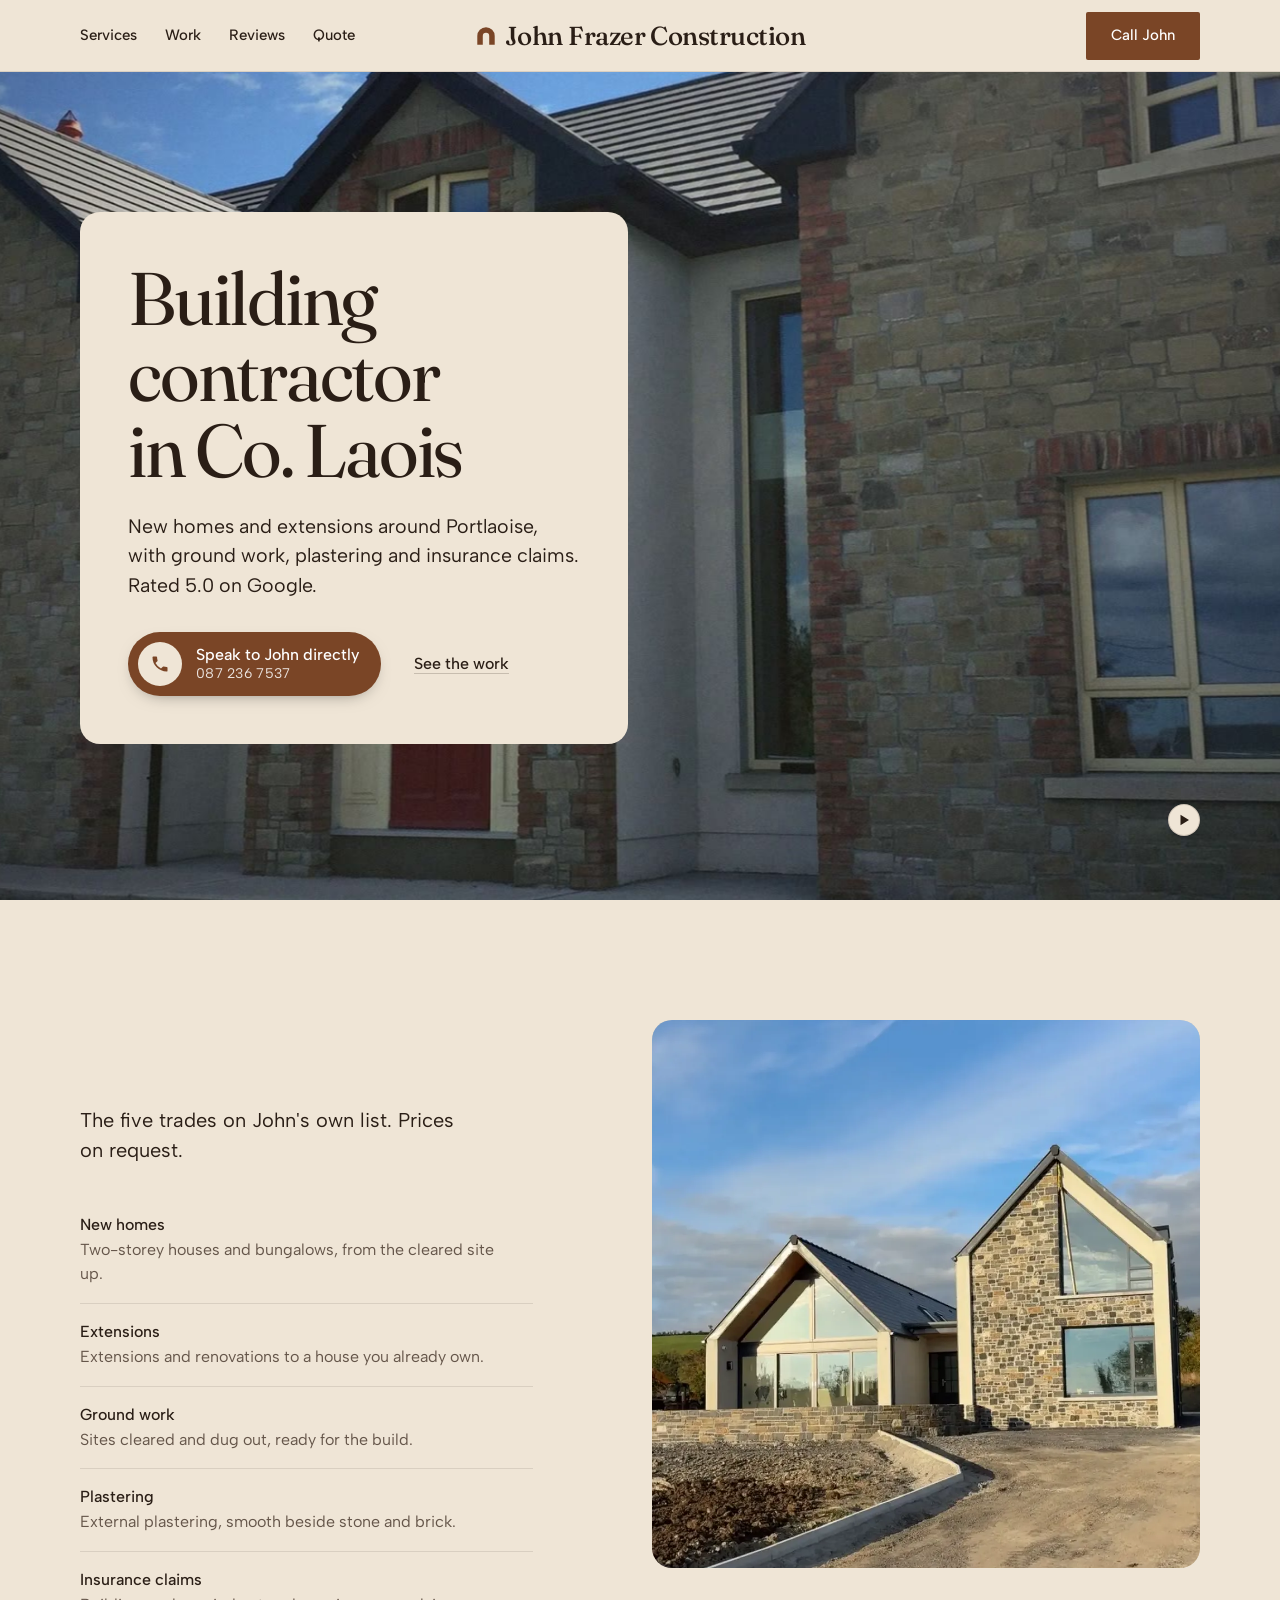
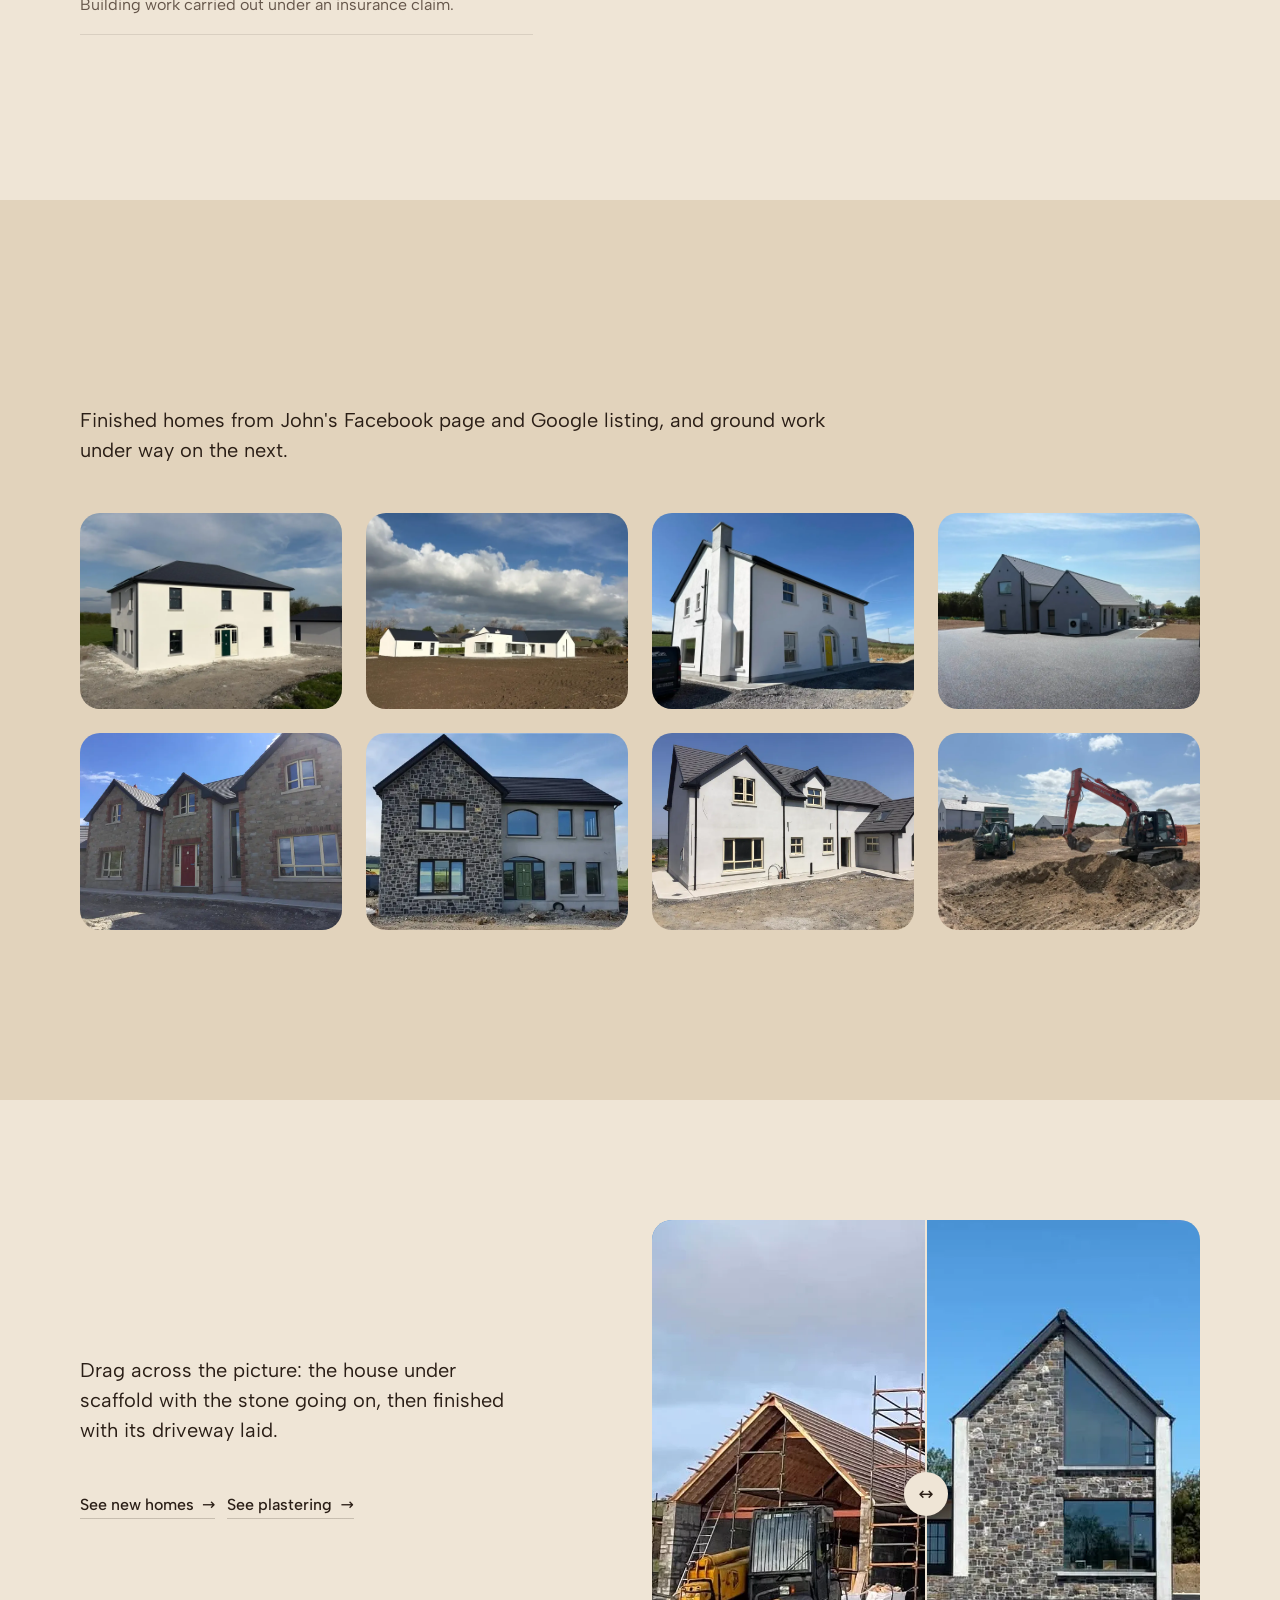
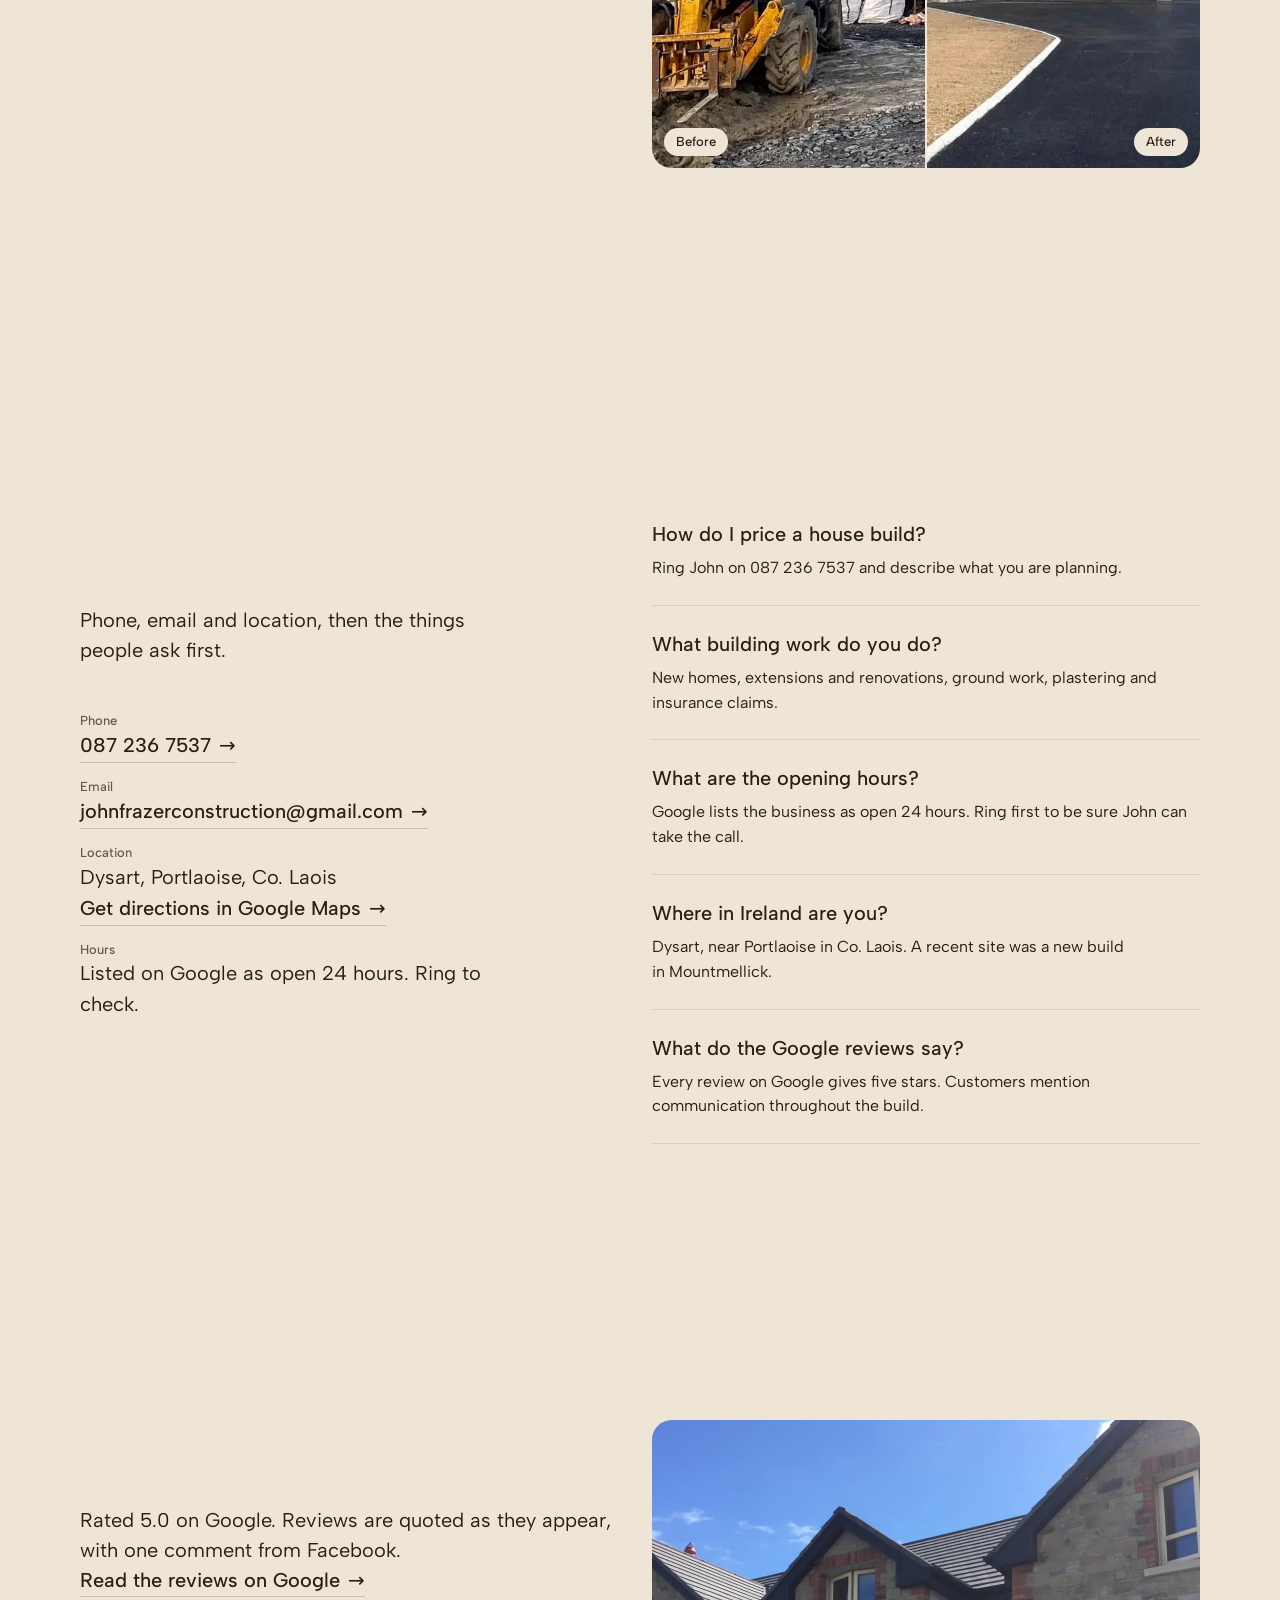
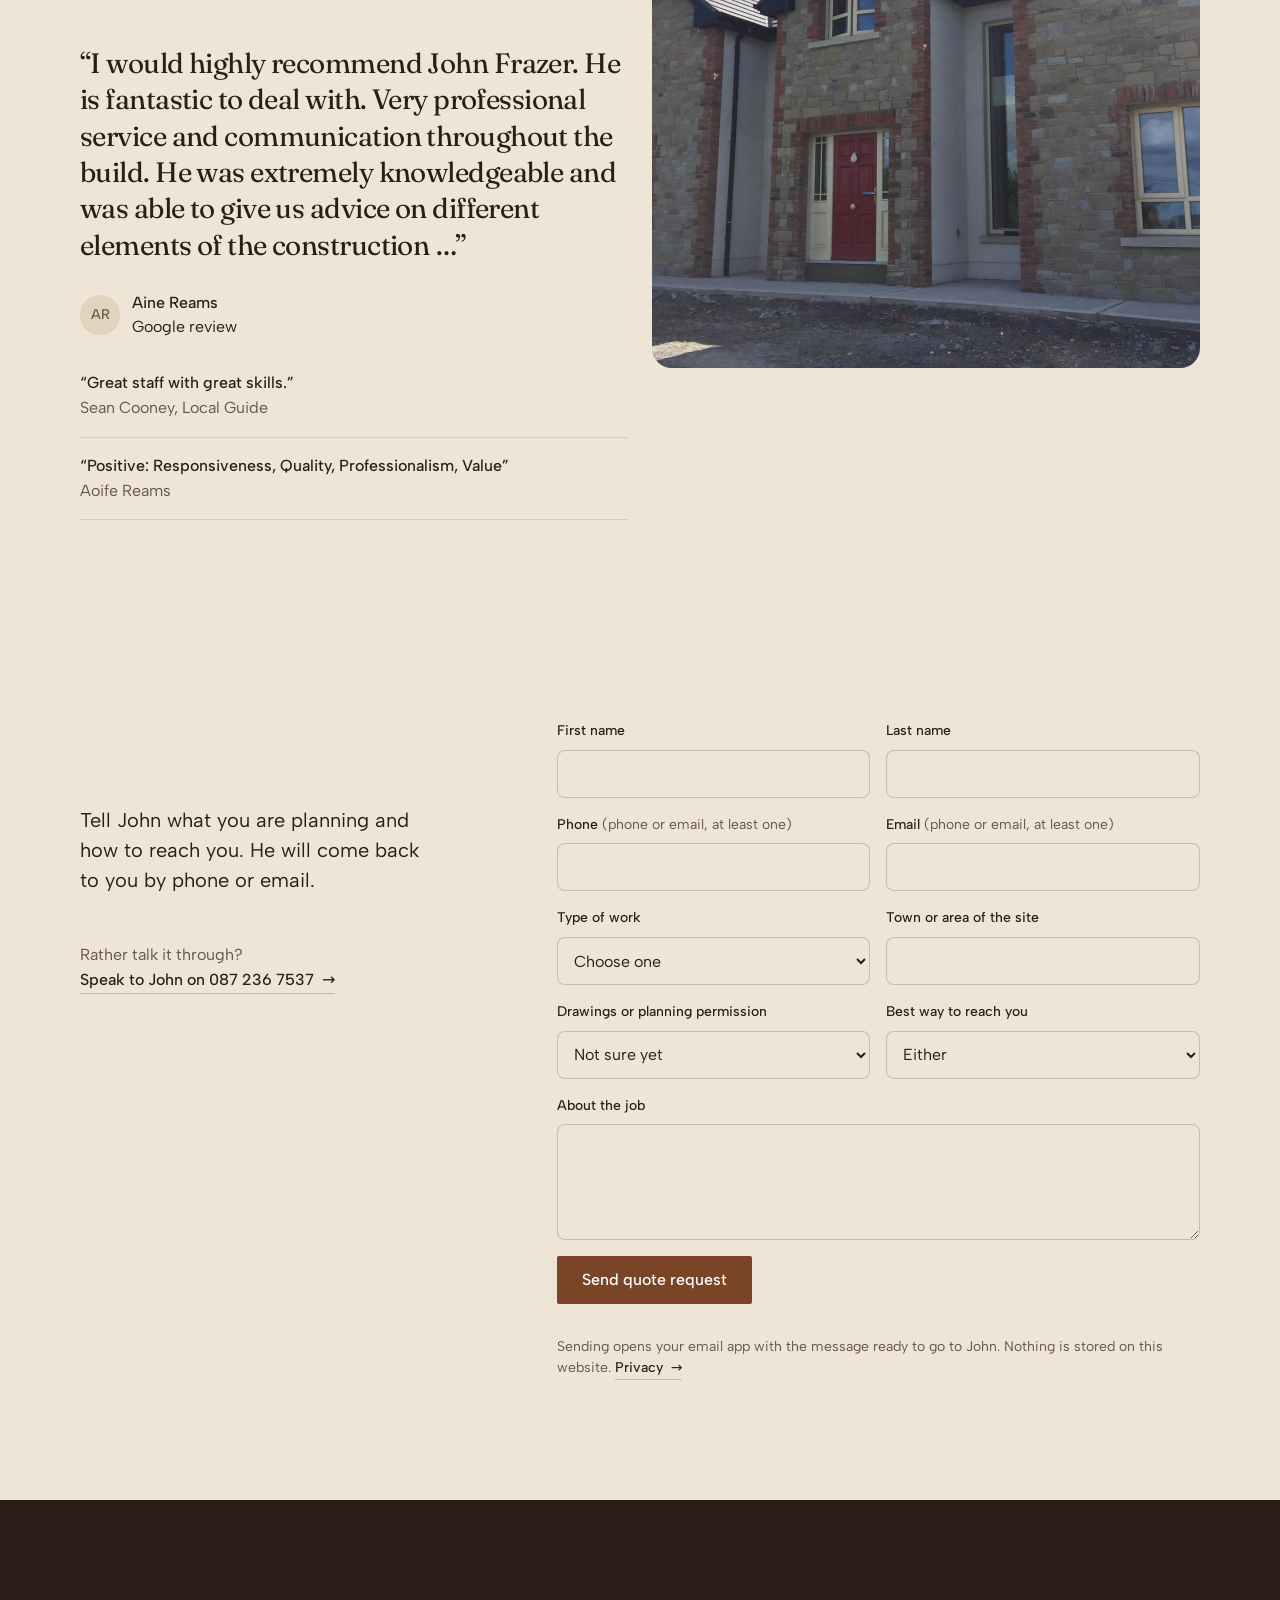
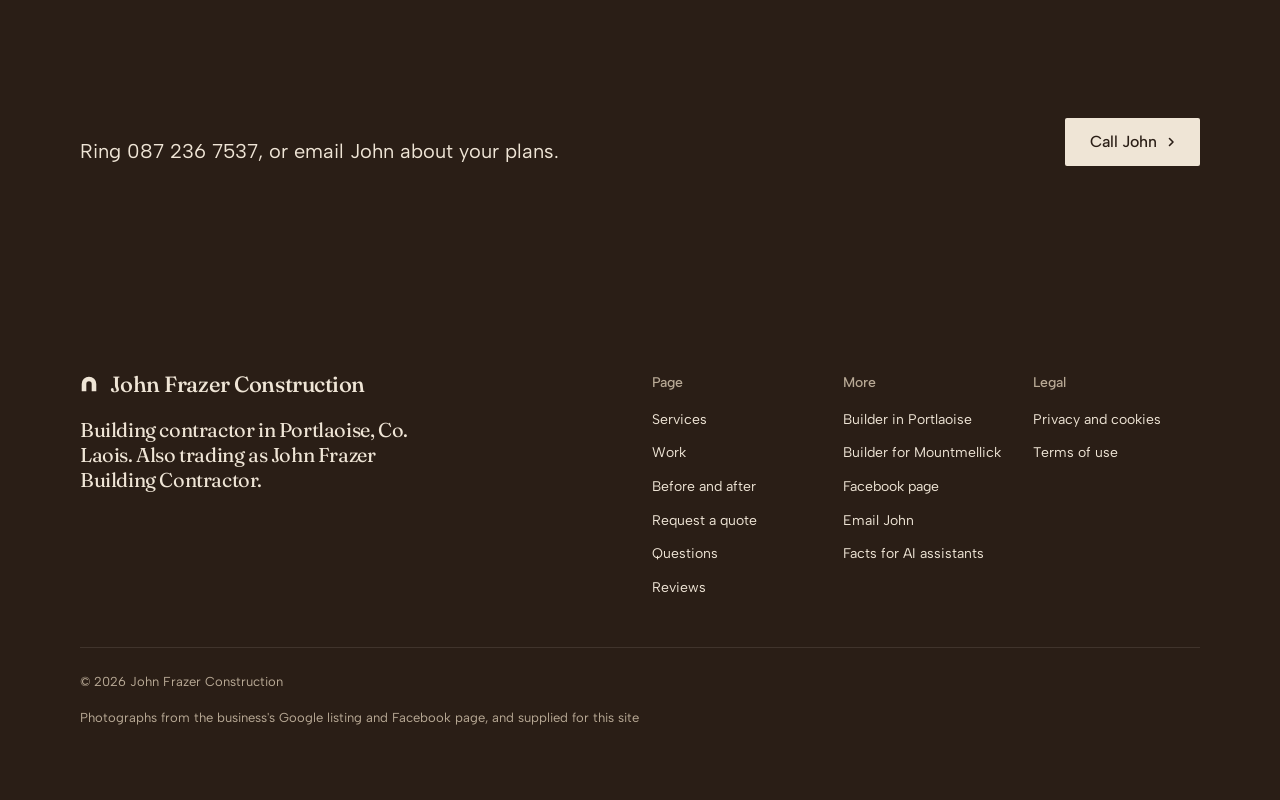
==== index.html @ 178292d4 "Add a quote request form Co-Authored-By: Claude Fable 5.2 <noreply@anthropic.com>" ====
<!doctype html>
<html lang="en-IE" data-type="service" data-radius="soft" data-buttons="block" data-motion>
<head>
<meta charset="utf-8">
<meta name="viewport" content="width=device-width, initial-scale=1, viewport-fit=cover">
<title>John Frazer Construction: building contractor in Portlaoise, Co. Laois</title>
<meta name="description" content="New homes, extensions, ground work, plastering and insurance claims from John Frazer Construction, Portlaoise, Co. Laois. Rated 5.0 on Google.">
<!-- Preview build: hidden from search engines until the business approves it. Remove this line to go fully public. -->
<meta name="robots" content="noindex, nofollow">
<meta property="og:type" content="website">
<meta property="og:title" content="John Frazer Construction: building contractor in Portlaoise, Co. Laois">
<meta property="og:description" content="New homes, extensions, ground work and plastering in Portlaoise, Co. Laois. Rated 5.0 on Google.">
<meta property="og:image" content="https://itzgio05.github.io/john-frazer-construction/share.jpg">
<meta name="twitter:card" content="summary_large_image">
<link rel="icon" href="favicon.svg" type="image/svg+xml">
<meta name="theme-color" content="#efe5d6">
<link rel="canonical" href="https://itzgio05.github.io/john-frazer-construction/">
<meta name="site-kind" content="other">
<meta name="page-type" content="service">
<script>try{if(new URLSearchParams(location.search).get('look')==='green'||sessionStorage.getItem('look')==='green'){document.documentElement.classList.add('look-green');sessionStorage.setItem('look','green')}if(new URLSearchParams(location.search).get('look')==='brown'){document.documentElement.classList.remove('look-green');sessionStorage.removeItem('look')}}catch(e){}</script>
<link rel="preload" as="font" type="font/woff2" href="fonts/albert-sans.woff2" crossorigin>
<link rel="preload" as="font" type="font/woff2" href="fonts/fraunces.woff2" crossorigin>
<link rel="stylesheet" href="assets/system.css">
<link rel="stylesheet" href="assets/ui/cards.css">
<link rel="stylesheet" href="assets/motion/motion.css">
<link rel="stylesheet" href="assets/backgrounds/backgrounds.css">
<link rel="stylesheet" href="assets/layout/layout.css">
<link rel="stylesheet" href="assets/icons/icon.css">
<style>
@font-face { font-family: 'Fraunces'; font-style: normal; font-weight: 400 600; font-display: swap; src: url(fonts/fraunces.woff2) format('woff2'); }
@font-face { font-family: 'Albert Sans'; font-style: normal; font-weight: 400 700; font-display: swap; src: url(fonts/albert-sans.woff2) format('woff2'); }
:root {
  --p-bg: #efe5d6; --p-surface: #e2d3bc; --p-ink: #2a1e16; --p-muted: #65564a;
  --p-accent: #7a4526; --p-accent-ink: #ffffff; --p-action: #7a4526; --p-action-ink: #ffffff;
  --p-inv-bg: #2a1e16; --p-inv-surface: #3a2a20; --p-inv-ink: #efe5d6; --p-inv-muted: #b8a995;
  --p-inv-accent: #efe5d6; --p-inv-accent-ink: #2a1e16; --p-inv-action: #efe5d6; --p-inv-action-ink: #2a1e16;
  --font-display: "Fraunces", Georgia, serif;
  --font-text: "Albert Sans", system-ui, sans-serif;
  --display-weight: 400;
  --display-tracking: -0.02em;
  --display-tracking-xl: -0.03em;
}
</style>
<script>document.documentElement.classList.add('m-enter');setTimeout(()=>document.documentElement.classList.add('m-enter-done'),700)</script>
<script src="assets/backgrounds/backgrounds.js"></script>
<script>document.documentElement.classList.add('mo-js');setTimeout(()=>document.documentElement.classList.add('mo-safe'),2500)</script>
<link rel="modulepreload" href="assets/moments/moments.js">
<link rel="modulepreload" href="assets/moments/lib.js">
<script type="application/ld+json">
{
  "@context": "https://schema.org",
  "@type": "GeneralContractor",
  "name": "John Frazer Construction",
  "url": "https://itzgio05.github.io/john-frazer-construction/",
  "image": "https://itzgio05.github.io/john-frazer-construction/share.jpg",
  "telephone": "+353872367537",
  "email": "johnfrazerconstruction@gmail.com",
  "address": { "@type": "PostalAddress", "addressLocality": "Dysart, Portlaoise", "addressRegion": "Co. Laois", "addressCountry": "IE" },
  "sameAs": ["https://www.facebook.com/JohnFrazerConstruction/"],
  "aggregateRating": { "@type": "AggregateRating", "ratingValue": "5.0", "reviewCount": "6" },
  "hasMap": "https://www.google.com/maps?cid=93692862328684487"
}
</script>
<!-- page CSS: only what sits inside a visual -->
<style>
  /* second colour concept, shown with ?look=green (back with ?look=brown) */
  html.look-green {
    --p-bg: #efe9e0; --p-surface: #e2d9cb; --p-ink: #22261f; --p-muted: #5a5c53;
    --p-accent: #2e5b44; --p-action: #2e5b44;
    --p-inv-bg: #22261f; --p-inv-surface: #2e322a; --p-inv-ink: #efe9e0; --p-inv-muted: #a19e96;
    --p-inv-accent: #efe9e0; --p-inv-accent-ink: #22261f; --p-inv-action: #efe9e0; --p-inv-action-ink: #22261f;
    --font-display: "Albert Sans", system-ui, sans-serif; --display-tracking: -0.025em; --display-tracking-xl: -0.035em;
  }
  /* hero depth: the film sits behind and moves slower than the page, the headline box a little faster */
  main > .hero--photo { overflow: clip; }
  .hero--photo > video.hero__bg { scale: 1.14; will-change: translate; }
  .hero--photo .hero__text { will-change: translate; }
  /* start and finish: a draggable comparison of two photographs */
  .ba { position: relative; aspect-ratio: 1 / 1; max-width: 640px; margin-left: auto; border-radius: var(--r-lg); overflow: hidden; background: var(--p-surface); --pos: 50%; touch-action: pan-y; }
  .ba img { position: absolute; inset: 0; width: 100%; height: 100%; object-fit: cover; }
  .ba .ba__top { clip-path: inset(0 calc(100% - var(--pos)) 0 0); }
  .ba__line { position: absolute; top: 0; bottom: 0; left: var(--pos); width: 2px; background: var(--p-bg); translate: -1px 0; pointer-events: none; }
  .ba__line::after { content: "\2194"; position: absolute; top: 50%; left: 50%; translate: -50% -50%; width: 44px; height: 44px; border-radius: 50%;
    display: grid; place-items: center; background: var(--p-bg); color: var(--p-ink); font: 500 18px/1 var(--font-text); box-shadow: 0 2px 10px rgb(0 0 0 / .3); }
  .ba input { position: absolute; inset: 0; width: 100%; height: 100%; margin: 0; opacity: 0; cursor: ew-resize; }
  .ba:focus-within .ba__line::after { outline: 2px solid var(--p-accent); outline-offset: 3px; }
  .ba__tag { position: absolute; bottom: 12px; padding: 6px 12px; border-radius: 999px; background: var(--p-bg); color: var(--p-ink); font: 500 13px/1.2 var(--font-text); pointer-events: none; }
  .ba__tag--a { left: 12px; } .ba__tag--b { right: 12px; }
  .rows__name a { color: inherit; text-decoration: none; background: linear-gradient(currentColor, currentColor) left bottom / 0 1.5px no-repeat; transition: background-size .3s; }
  .rows__name a:hover { background-size: 100% 1.5px; }
  .rows .rows__name small { display: block; font-weight: 400; color: var(--muted); font-size: var(--t-body); }
  #services .frame { aspect-ratio: 1 / 1; }
  #reviews .frame { aspect-ratio: 1 / 1; }
  #services .frame, #reviews .frame { overflow: hidden; }
  @media (max-width: 639px) { #reviews .frame { aspect-ratio: 1 / 2; } }
  .hero--photo > .wrap > .hero-text { position: relative; }
  .hero--photo .loop-pause { right: 0; bottom: 0; }
  .hero--photo .loop-pause .ic-play, .hero--photo .loop-pause[aria-pressed="true"] .ic-pause { display: none; }
  .hero--photo .loop-pause[aria-pressed="true"] .ic-play { display: block; }
  @media (max-width: 639px) { .nav .nav__logo { font-size: 17px; } }
  #services .frame > .frame__img, #reviews .frame > .frame__img { scale: 1.12; will-change: translate; }
  #reviews .quote { margin: 0 0 var(--s-6); }
  #reviews .rows { margin-bottom: var(--s-5); }
  /* recent work: six photographs from the business's Facebook page */
  #recent .tiles { display: grid; grid-template-columns: repeat(4, minmax(0, 1fr)); gap: var(--s-5); }
  @media (max-width: 1023px) { #recent .tiles { grid-template-columns: repeat(2, minmax(0, 1fr)); } }
  #recent .tiles figure { margin: 0; aspect-ratio: 4 / 3; overflow: hidden; border-radius: var(--r-lg); background: var(--p-surface); }
  #recent .tiles img { display: block; width: 100%; height: 100%; object-fit: cover; transition: scale .7s cubic-bezier(.2,.7,.2,1); }
  #recent .tiles figure:hover img { scale: 1.05; }
  @media (max-width: 639px) { #recent .tiles { grid-template-columns: repeat(2, minmax(0, 1fr)); gap: var(--s-3); } }
  /* rustic details: a warm band and a short hand-rule under each section heading */
  #recent { background: var(--p-surface); }
  main .section h2::after { content: ""; display: block; width: 56px; height: 3px; margin-top: var(--s-4); background: var(--p-accent); border-radius: 2px;
    transform-origin: left; transition: transform .9s cubic-bezier(.2,.7,.2,1) .15s; }
  html.sx-on main .section h2:not(.is-in)::after { transform: scaleX(0); }
  /* text that moves with the scroll: words rise into place, lines and rows follow, in either direction */
  .sx-l { display: inline-block; overflow: hidden; vertical-align: top; padding-bottom: .12em; margin-bottom: -.12em; }
  .sx-w { display: inline-block; transition: transform .8s cubic-bezier(.2,.7,.2,1); transition-delay: calc(var(--i, 0) * 45ms); will-change: transform; }
  html.sx-on h2:not(.is-in) .sx-w { transform: translateY(110%); }
  html.sx-on.sx-up h2:not(.is-in) .sx-w { transform: translateY(-110%); }
  [data-sx] { transition: opacity .7s ease, transform .8s cubic-bezier(.2,.7,.2,1); transition-delay: calc(var(--i, 0) * 70ms); }
  html.sx-on [data-sx]:not(.is-in) { opacity: 0; transform: translateY(30px); }
  html.sx-on.sx-up [data-sx]:not(.is-in) { transform: translateY(-30px); }
  html.sx-on [data-sx="left"]:not(.is-in) { transform: translateX(-36px); }
  html.sx-on [data-sx="right"]:not(.is-in) { transform: translateX(36px); }
  /* the hero's personal call prompt */
  .hero-actions { align-items: center; gap: var(--s-5); }
  .call-john { display: inline-flex; align-items: center; gap: 14px; padding: 10px 22px 10px 10px; border-radius: 999px; background: var(--p-action); color: var(--p-action-ink);
    text-decoration: none; transition: transform .25s cubic-bezier(.2,.7,.2,1), box-shadow .25s; box-shadow: 0 6px 18px -10px rgb(0 0 0 / .55); }
  .call-john:hover { transform: translateY(-2px); box-shadow: 0 12px 24px -12px rgb(0 0 0 / .6); }
  .call-john:active { transform: translateY(0); }
  .call-john__icon { display: grid; place-items: center; width: 44px; height: 44px; border-radius: 50%; background: var(--p-bg); flex: none; }
  .call-john__icon svg { width: 20px; height: 20px; fill: var(--p-action); transform-origin: 50% 50%; }
  .call-john:hover .call-john__icon svg { animation: ring .6s ease-in-out; }
  @keyframes ring { 20% { rotate: -14deg; } 45% { rotate: 12deg; } 70% { rotate: -8deg; } 100% { rotate: 0deg; } }
  .call-john__text { display: grid; line-height: 1.2; text-align: left; }
  .call-john__text b { font: 500 16px/1.25 var(--font-text); }
  .call-john__text small { font: 400 14px/1.3 var(--font-text); opacity: .85; letter-spacing: .02em; }
  @media (max-width: 639px) { .hero-actions { gap: var(--s-3); } .call-john { width: 100%; } }
  #quote .field label .muted { font-weight: 400; }
  #quote .field textarea { min-height: 96px; }
  .facts { display: grid; gap: var(--s-4); margin-top: var(--s-6); }
  .facts dt { font: 500 var(--t-label)/1.3 var(--font-text); color: var(--muted); }
  .facts dd { margin: 0; font-size: var(--t-lead); }
  @media (prefers-reduced-motion: reduce) {
    .sx-w, [data-sx], main .section h2::after { transition: none !important; transform: none !important; opacity: 1 !important; translate: none !important; }
    #services .frame > .frame__img, #reviews .frame > .frame__img, .hero--photo > video.hero__bg { scale: 1; translate: none !important; }
    .hero--photo .hero__text { translate: none !important; }
    .call-john, .call-john:hover .call-john__icon svg { transition: none; animation: none; }
  }
</style>
</head>
<body>
<!-- plan
     1 kind: service (page type service, site-kind other)
     2 deal: hero photo (the houses, as a muted film layer); palette clay-pine (a limestone ground and the green of the
       fields and front door in the photographs); type albert; nav-split, no panel (no spare photographs); footer-dark;
       close-photo re-dealt to the head row of close-word, no photograph left; rhythm space; buttons block; mark arc;
       moment pinned-chapters in #work.
     voice: plain-trade. Short statements of what is built and what customers said; no virtue words.
     sections: hero 1 | services 1 (list, stonework close-up) | work 2 (pinned-chapters, three houses) |
       reviews 1 (Google reviews verbatim, one house) | questions 1 (facts and FAQ) | closing 1
     brief overrides (build-website): real phone number, autoplaying hero film, scroll parallax on three picture layers. -->

<header class="nav nav--split">
  <div class="wrap nav__bar">
    <a class="skip-link" href="#top">Skip to content</a>
    <a class="nav__logo" href="#top"><span class="mark" data-mark="arc" aria-hidden="true"></span>John Frazer Construction</a>
    <nav class="nav__links" aria-label="Main">
      <div class="nav__item"><a class="nav__link" href="#services">Services</a></div>
      <div class="nav__item"><a class="nav__link" href="#recent">Work</a></div>
      <div class="nav__item"><a class="nav__link" href="#reviews">Reviews</a></div>
      <div class="nav__item"><a class="nav__link" href="#quote">Quote</a></div>
    </nav>
    <div class="nav__actions">
      <a class="btn btn--primary" href="tel:+353872367537">Call John</a>
    </div>
    <button class="nav__toggle" type="button" aria-expanded="false" aria-label="Menu">
      <svg width="18" height="18" viewBox="0 0 18 18" aria-hidden="true"><path d="M2 5h14M2 13h14" stroke="currentColor" stroke-width="1.6" stroke-linecap="round"/></svg>
    </button>
  </div>
</header>

<main id="top">
  <section class="hero hero--photo" data-enter data-calm="left" aria-labelledby="hero-h">
    <video class="hero__bg" id="heroVideo" poster="media/hero-poster.jpg" muted loop playsinline autoplay preload="metadata" aria-hidden="true" tabindex="-1" style="--ly-pos: 60% 50%; --ly-pos-phone: 50% 50%">
      <source src="media/hero-720.mp4" type="video/mp4" media="(max-width: 760px)">
      <source src="media/hero-1080.mp4" type="video/mp4">
    </video>
    <div class="wrap"><div class="hero-text">
      <div class="hero__text">
        <h1 id="hero-h">Building contractor in Co. Laois</h1>
        <p class="hero__lead">New homes and extensions around Portlaoise, with ground work, plastering and insurance claims. Rated 5.0 on Google.</p>
        <div class="btn-row hero-actions">
          <a class="call-john" href="tel:+353872367537" aria-label="Call John on 087 236 7537">
            <span class="call-john__icon" aria-hidden="true"><svg viewBox="0 0 24 24"><path d="M6.6 10.8a15.100 15.100 0 0 0 6.600 6.600l2.200-2.200a1 1 0 0 1 1-.250c1.100.370 2.300.570 3.600.570a1 1 0 0 1 1 1V20a1 1 0 0 1-1 1A17 17 0 0 1 3 4a1 1 0 0 1 1-1h3.500a1 1 0 0 1 1 1c0 1.300.200 2.500.570 3.600a1 1 0 0 1-.250 1z"/></svg></span>
            <span class="call-john__text"><b>Speak to John directly</b><small>087 236 7537</small></span>
          </a>
          <a class="btn btn--secondary" href="#recent">See the work</a>
        </div>
      </div>
      <button class="loop-pause" type="button" id="heroPause" aria-label="Pause the film" aria-pressed="false"><svg class="ic-pause" viewBox="0 0 14 14" aria-hidden="true"><path d="M3 2h3v10H3zM8 2h3v10H8z"/></svg><svg class="ic-play" viewBox="0 0 14 14" aria-hidden="true"><path d="M3.5 1.800v10.400L12 7z"/></svg></button>
    </div></div>
  </section>

  <section class="section" id="services" aria-labelledby="services-h">
    <div class="wrap grid grid--top">
      <div class="span-5">
        <div class="section-head">
          <h2 id="services-h">Building services</h2>
          <p>The five trades on John's own list. Prices on request.</p>
        </div>
        <ul class="rows">
          <li><span class="rows__name"><a href="new-homes.html">New homes</a><small>Two-storey houses and bungalows, from the cleared site up.</small></span></li>
          <li><span class="rows__name"><a href="extensions.html">Extensions</a><small>Extensions and renovations to a house you already own.</small></span></li>
          <li><span class="rows__name"><a href="ground-work.html">Ground work</a><small>Sites cleared and dug out, ready for the build.</small></span></li>
          <li><span class="rows__name"><a href="plastering.html">Plastering</a><small>External plastering, smooth beside stone and brick.</small></span></li>
          <li><span class="rows__name"><a href="insurance-claims.html">Insurance claims</a><small>Building work carried out under an insurance claim.</small></span></li>
        </ul>
      </div>
      <figure class="frame frame--photo span-6 start-7"><img class="frame__img" data-depth="0.06" src="media/hq-modern-gable.webp" alt="A finished house with a stone gable and a glazed gable, seen from its driveway" width="1100" height="1100" loading="lazy" data-source="client" data-subject="modern stone gable house"></figure>
    </div>
  </section>

  <section class="section" id="recent" aria-labelledby="recent-h">
    <div class="wrap">
      <div class="section-head">
        <h2 id="recent-h">Recent houses and sites</h2>
        <p>Finished homes from John's Facebook page and Google listing, and ground work under way on the next.</p>
      </div>
      <div class="tiles">
        <figure><img src="media/hq-two-storey.webp" alt="A finished two-storey white house with a dark hipped roof and a green front door" width="1200" height="900" loading="lazy" data-source="client" data-subject="two-storey house"></figure>
        <figure><img src="media/hq-bungalow.webp" alt="A white single-storey house with a corner window under a big cloudy sky" width="1200" height="900" loading="lazy" data-source="client" data-subject="white bungalow"></figure>
        <figure><img src="media/hq-yellow-door.webp" alt="A two-storey white house with a chimney and a yellow front door" width="1200" height="900" loading="lazy" data-source="client" data-subject="house with yellow door"></figure>
        <figure><img src="media/hq-grey-houses.webp" alt="Two grey rendered houses beside a newly laid tarmac yard" width="1200" height="900" loading="lazy" data-source="client" data-subject="grey rendered houses"></figure>
        <figure><img src="media/house-stone-brick-900.webp" alt="A two-storey house with stone gables, red brick surrounds and a red front door" width="900" height="675" loading="lazy" data-source="client" data-subject="stone and brick house"></figure>
        <figure><img src="media/house-limestone-gable-900.webp" alt="A house with a dark limestone gable, arched windows and a green front door" width="900" height="612" loading="lazy" data-source="client" data-subject="limestone gable house"></figure>
        <figure><img src="media/house-rendered-900.webp" alt="A rendered two-storey house with cream windows and a dark tiled roof" width="900" height="675" loading="lazy" data-source="client" data-subject="rendered house"></figure>
        <figure><img src="media/hq-groundwork.webp" alt="An excavator digging out a site for a new build" width="1200" height="900" loading="lazy" data-source="client" data-subject="ground work"></figure>
      </div>
    </div>
  </section>

  <section class="section" id="start-finish" aria-labelledby="sf-h">
    <div class="wrap grid grid--top">
      <div class="span-5">
        <div class="section-head">
          <h2 id="sf-h">One house, before and after</h2>
          <p>Drag across the picture: the house under scaffold with the stone going on, then finished with its driveway laid.</p>
        </div>
        <p><a class="link" href="new-homes.html">See new homes</a> &nbsp; <a class="link" href="plastering.html">See plastering</a></p>
      </div>
      <div class="span-6 start-7">
        <div class="ba" id="ba">
          <img src="media/modern-after.webp" alt="The finished house: a stone gable and a glazed gable above a new tarmac driveway" width="900" height="900" loading="lazy" data-source="client" data-subject="finished house">
          <img class="ba__top" src="media/modern-before.webp" alt="The same house under scaffolding with the stonework going on" width="900" height="900" loading="lazy" data-source="client" data-subject="house under scaffold">
          <span class="ba__line" aria-hidden="true"></span>
          <span class="ba__tag ba__tag--a" aria-hidden="true">Before</span><span class="ba__tag ba__tag--b" aria-hidden="true">After</span>
          <input type="range" min="0" max="100" value="50" aria-label="Slide between the house under scaffold and the finished house">
        </div>
      </div>
    </div>
  </section>

  <section class="section" id="questions" aria-labelledby="questions-h">
    <div class="wrap grid grid--top">
      <div class="span-5">
        <div class="section-head">
          <h2 id="questions-h">Questions</h2>
          <p class="muted">Phone, email and location, then the things people ask first.</p>
        </div>
        <dl class="facts">
          <div><dt>Phone</dt><dd><a class="link" href="tel:+353872367537">087 236 7537</a></dd></div>
          <div><dt>Email</dt><dd><a class="link" href="mailto:johnfrazerconstruction@gmail.com">johnfrazerconstruction@gmail.com</a></dd></div>
          <div><dt>Location</dt><dd>Dysart, Portlaoise, Co. Laois<br><a class="link" href="https://www.google.com/maps/dir/?api=1&destination=John+Frazer+Construction" target="_blank" rel="noopener">Get directions in Google Maps</a></dd></div>
          <div><dt>Hours</dt><dd>Listed on Google as open 24 hours. Ring to check.</dd></div>
        </dl>
      </div>
      <div class="faq span-6 start-7">
        <div class="faq__item"><h3>How do I price a house build?</h3><p>Ring John on 087 236 7537 and describe what you are planning.</p></div>
        <div class="faq__item"><h3>What building work do you do?</h3><p>New homes, extensions and renovations, ground work, plastering and insurance claims.</p></div>
        <div class="faq__item"><h3>What are the opening hours?</h3><p>Google lists the business as open 24 hours. Ring first to be sure John can take the call.</p></div>
        <div class="faq__item"><h3>Where in Ireland are you?</h3><p>Dysart, near Portlaoise in Co. Laois. A recent site was a new build in Mountmellick.</p></div>
        <div class="faq__item"><h3>What do the Google reviews say?</h3><p>Every review on Google gives five stars. Customers mention communication throughout the build.</p></div>
      </div>
    </div>
  </section>

  <section class="section" id="reviews" style="--hm: 2" aria-labelledby="reviews-h">
    <div class="wrap grid grid--top">
      <div class="span-6">
        <div class="section-head">
          <h2 id="reviews-h">Reviews on Google</h2>
          <p>Rated 5.0 on Google. Reviews are quoted as they appear, with one comment from Facebook. <a class="link" href="https://www.google.com/search?q=John+Frazer+Construction+reviews" target="_blank" rel="noopener">Read the reviews on Google</a></p>
        </div>
        <figure class="quote">
          <blockquote>“I would highly recommend John Frazer. He is fantastic to deal with. Very professional service and communication throughout the build. He was extremely knowledgeable and was able to give us advice on different elements of the construction …”</blockquote>
          <div class="person"><span class="avatar" aria-hidden="true">AR</span><span><span class="person__name">Aine Reams</span><span class="person__role">Google review</span></span></div>
        </figure>
        <ul class="rows">
          <li><span class="rows__name">“Great staff with great skills.”<small>Sean Cooney, Local Guide</small></span></li>
          <li><span class="rows__name">“Positive: Responsiveness, Quality, Professionalism, Value”<small>Aoife Reams</small></span></li>
          <li><span class="rows__name">“Great work as always John”<small>Shane N., comment on the Facebook page</small></span></li>
        </ul>
      </div>
      <figure class="frame frame--photo span-6 start-7"><img class="frame__img" data-depth="-0.05" src="media/house-stone-brick.webp" alt="A two-storey house with stone gables, red brick surrounds and a red front door" width="1600" height="1200" loading="lazy" data-source="client" data-subject="stone and brick house"></figure>
    </div>
  </section>

  <section class="section" id="quote" aria-labelledby="quote-h">
    <div class="wrap grid grid--top">
      <div class="span-4">
        <div class="section-head">
          <h2 id="quote-h">Request a quote</h2>
          <p>Tell John what you are planning and how to reach you. He will come back to you by phone or email.</p>
        </div>
        <p class="muted">Rather talk it through? <a class="link" href="tel:+353872367537">Speak to John on 087 236 7537</a></p>
      </div>
      <form class="form span-7 start-6" id="quote-form" action="mailto:johnfrazerconstruction@gmail.com?subject=Quote%20request%20from%20the%20website" method="post" enctype="text/plain" data-endpoint="" data-sent="Your quote request is in. John will be in touch." novalidate>
        <div class="field"><label for="q-first">First name</label>
          <input id="q-first" name="First name" type="text" autocomplete="given-name" required aria-describedby="q-first-err">
          <p class="field__error" id="q-first-err" hidden>Write your first name.</p></div>
        <div class="field"><label for="q-last">Last name</label>
          <input id="q-last" name="Last name" type="text" autocomplete="family-name" required aria-describedby="q-last-err">
          <p class="field__error" id="q-last-err" hidden>Write your last name.</p></div>
        <div class="field"><label for="q-phone">Phone <span class="muted">(phone or email, at least one)</span></label>
          <input id="q-phone" name="Phone" type="tel" autocomplete="tel" inputmode="tel" pattern="[0-9+\(\)\s\-]{7,}" aria-describedby="q-phone-err">
          <p class="field__error" id="q-phone-err" hidden>Write a phone number or an email address, so John can reply.</p></div>
        <div class="field"><label for="q-email">Email <span class="muted">(phone or email, at least one)</span></label>
          <input id="q-email" name="Email" type="email" autocomplete="email" inputmode="email" aria-describedby="q-email-err">
          <p class="field__error" id="q-email-err" hidden>Write an email address with an @, or give a phone number instead.</p></div>
        <div class="field"><label for="q-work">Type of work</label>
          <select id="q-work" name="Type of work" required aria-describedby="q-work-err">
            <option value="">Choose one</option><option>New home</option><option>Extension</option><option>Renovation</option><option>Ground work</option><option>Plastering</option><option>Insurance claim</option><option>Something else</option>
          </select>
          <p class="field__error" id="q-work-err" hidden>Choose the type of work.</p></div>
        <div class="field"><label for="q-town">Town or area of the site</label>
          <input id="q-town" name="Town or area" type="text" autocomplete="address-level2" aria-describedby="q-town-err">
          <p class="field__error" id="q-town-err" hidden>Write the town or area.</p></div>
        <div class="field"><label for="q-plans">Drawings or planning permission</label>
          <select id="q-plans" name="Drawings or planning">
            <option value="">Not sure yet</option><option>Have drawings and permission</option><option>Have drawings, no permission yet</option><option>Nothing yet</option><option>Not needed</option>
          </select></div>
        <div class="field"><label for="q-contact">Best way to reach you</label>
          <select id="q-contact" name="Best way to reach me">
            <option>Either</option><option>Phone call</option><option>Email</option>
          </select></div>
        <div class="field field--full"><label for="q-details">About the job</label>
          <textarea id="q-details" name="About the job" rows="4" required aria-describedby="q-details-err"></textarea>
          <p class="field__error" id="q-details-err" hidden>Write a few words about the job.</p></div>
        <div class="btn-row"><button class="btn btn--primary" type="submit">Send quote request</button></div>
        <p class="form__status" role="status" data-form-status></p>
        <p class="t-small muted">Sending opens your email app with the message ready to go to John. Nothing is stored on this website. <a class="link" href="privacy.html">Privacy</a></p>
      </form>
    </div>
  </section>
</main>

<footer class="footer closing footer--dark ground-inverse" id="contact" aria-labelledby="close-h">
  <div class="wrap">
    <div class="closing__cta close--word">
      <div class="section-head--split">
        <div><h2 id="close-h">Talk to John about your house</h2><p class="t-lead">Ring 087 236 7537, or email John about your plans.</p></div>
        <a class="btn btn--primary" href="tel:+353872367537">Call John<svg class="m-arrow" viewBox="0 0 12 12" aria-hidden="true"><path class="m-arrow__stem" d="M1 6h8"/><path class="m-arrow__head" d="M4.5 2.5 8 6l-3.5 3.5"/></svg></a>
      </div>
    </div>
    <div class="closing__links">
      <div class="grid">
        <div class="span-4 stack-4">
          <a class="nav__logo" href="#top"><span class="mark" data-mark="arc" aria-hidden="true"></span>John Frazer Construction</a>
          <p class="footer__lede">Building contractor in Portlaoise, Co. Laois. Also trading as John Frazer Building Contractor.</p>
        </div>
        <div class="span-2 start-7 footer__col"><h3>Page</h3><ul><li><a href="#services">Services</a></li><li><a href="#recent">Work</a></li><li><a href="#start-finish">Before and after</a></li><li><a href="#quote">Request a quote</a></li><li><a href="#questions">Questions</a></li><li><a href="#reviews">Reviews</a></li></ul></div>
        <div class="span-2 footer__col"><h3>More</h3><ul><li><a href="portlaoise.html">Builder in Portlaoise</a></li><li><a href="mountmellick.html">Builder for Mountmellick</a></li><li><a href="https://www.facebook.com/JohnFrazerConstruction/" target="_blank" rel="noopener">Facebook page</a></li><li><a href="mailto:johnfrazerconstruction@gmail.com">Email John</a></li><li><a href="llms.txt">Facts for AI assistants</a></li></ul></div>
        <div class="span-2 footer__col"><h3>Legal</h3><ul><li><a href="privacy.html">Privacy and cookies</a></li><li><a href="privacy.html#terms">Terms of use</a></li></ul></div>
      </div>
      <div class="footer__legal">
        <span>&copy; 2026 John Frazer Construction</span>
        <div class="socials"></div>
        <span class="credits">Photographs from the business's Google listing and Facebook page, and supplied for this site</span>
      </div>
    </div>
  </div>
</footer>

<nav class="actionbar" aria-label="Quick actions">
  <a class="btn btn--primary" href="tel:+353872367537">Call John</a>
</nav>

<script type="module" src="assets/system.js"></script>
<script type="module" src="assets/motion/motion.js"></script>
<script type="module" src="assets/layout/layout.js"></script>
<script>
/* Brief-specific extras outside the kit: the hero film's pause control and transform-based scroll parallax on three picture layers. */
(function () {
  var reduce = matchMedia('(prefers-reduced-motion: reduce)');
  var v = document.getElementById('heroVideo'), b = document.getElementById('heroPause');
  function sync() {
    var paused = v.paused;
    b.setAttribute('aria-pressed', String(paused));
    b.setAttribute('aria-label', paused ? 'Play the film' : 'Pause the film');
  }
  if (reduce.matches || (navigator.connection && navigator.connection.saveData)) { v.removeAttribute('autoplay'); v.pause(); }
  b.addEventListener('click', function () { if (v.paused) v.play().catch(function () {}); else v.pause(); });
  v.addEventListener('play', sync); v.addEventListener('pause', sync); sync();
  var hero = v.parentElement, layers = [{ el: v, root: hero, d: 0.16 }];
  var box = hero.querySelector('.hero__text'); if (box) layers.push({ el: box, root: hero, d: -0.07 });
  var qp = document.getElementById('q-phone'), qe = document.getElementById('q-email');
  function eitherOne() { var none = !qp.value.trim() && !qe.value.trim(); qp.required = none; qe.required = none; if (!none) [qp, qe].forEach(function (el) { if (el.checkValidity()) { el.removeAttribute('aria-invalid'); var er = document.getElementById(el.id + '-err'); if (er) er.hidden = true; } }); }
  if (qp && qe) { qp.addEventListener('input', eitherOne); qe.addEventListener('input', eitherOne); eitherOne(); }
  var ba = document.getElementById('ba');
  if (ba) { var rng = ba.querySelector('input'); rng.addEventListener('input', function () { ba.style.setProperty('--pos', rng.value + '%'); }); }
  [].forEach.call(document.querySelectorAll('img[data-depth]'), function (el) { layers.push({ el: el, root: el.parentElement, d: parseFloat(el.dataset.depth) }); });
  var ticking = false;
  function update() {
    ticking = false; if (reduce.matches) return;
    var vh = innerHeight, k = innerWidth < 760 ? 0.6 : 1;
    layers.forEach(function (l) {
      var r = l.root.getBoundingClientRect(); if (r.bottom < -100 || r.top > vh + 100) return;
      var off = l.root === hero ? -r.top : (vh / 2 - (r.top + r.height / 2));
      l.el.style.translate = '0 ' + (off * l.d * k).toFixed(1) + 'px';
    });
  }
  addEventListener('scroll', function () { if (!ticking) { ticking = true; requestAnimationFrame(update); } }, { passive: true });
  update();

  /* Text that moves with the scroll. Headings split into words that rise into place; paragraphs, rows and tiles
     follow in a stagger; everything replays when it comes back into view, from below going down and from above
     going up. Headings also drift sideways a little as they cross the screen. */
  if (reduce.matches || !('IntersectionObserver' in window)) return;
  var root = document.documentElement;
  var heads = [].slice.call(document.querySelectorAll('main .section h2, footer.closing h2'));
  heads.forEach(function (h) {
    var words = h.textContent.trim().split(/\s+/);
    h.setAttribute('aria-label', words.join(' '));
    h.innerHTML = words.map(function (w, i) {
      return '<span class="sx-l" aria-hidden="true"><span class="sx-w" style="--i:' + i + '">' + w + '</span></span>';
    }).join(' ');
  });
  var groups = [
    ['.section-head > p', ''], ['#services .rows > li', 'left'], ['#recent .tiles > figure', ''],
    ['.facts > div', 'left'], ['.faq__item', 'right'], ['#reviews .quote', ''], ['#reviews .rows > li', 'left'],
    ['#quote .field', ''], ['.closing__cta p', ''], ['.closing__cta .btn', 'right'], ['.closing__links .grid > div', '']
  ];
  var items = [];
  groups.forEach(function (g) {
    [].forEach.call(document.querySelectorAll(g[0]), function (el, i) {
      el.setAttribute('data-sx', g[1]); el.style.setProperty('--i', i % 6); items.push(el);
    });
  });
  var lastY = scrollY;
  addEventListener('scroll', function () {
    var y = scrollY; if (Math.abs(y - lastY) > 4) { root.classList.toggle('sx-up', y < lastY); lastY = y; }
  }, { passive: true });
  var io = new IntersectionObserver(function (entries) {
    entries.forEach(function (e) { e.target.classList.toggle('is-in', e.isIntersecting); });
  }, { rootMargin: '-8% 0px -8% 0px', threshold: 0.15 });
  heads.concat(items).forEach(function (el) { io.observe(el); });
  root.classList.add('sx-on');
  var drifting = false;
  function drift() {
    drifting = false; var vh = innerHeight, k = innerWidth < 760 ? 10 : 26;
    heads.forEach(function (h) {
      var r = h.getBoundingClientRect(); if (r.bottom < -80 || r.top > vh + 80) return;
      var t = Math.max(0, Math.min(1, (r.top + r.height / 2 - vh * 0.5) / (vh * 0.5)));
      h.style.translate = (t * k).toFixed(1) + 'px 0';
    });
  }
  addEventListener('scroll', function () { if (!drifting) { drifting = true; requestAnimationFrame(drift); } }, { passive: true });
  drift();
})();
</script>
</body>
</html>
---- assets/system.css ----
/*
  taste-skill system.css - the one system for the page. Link it first, then assets/ui/cards.css (the
  feature card, its panel and the fragment placements), then set the palette (--p-*), the fonts and
  the radius set on :root in the page (node scripts/start.mjs prints that block).
  Do not add a second grid, spacing scale, type scale, radius scale, button or card style.
*/

/* ---------------------------------------------------------------- tokens */
:root {
  /* palette (hex only; fx.js reads --bg --surface --ink --muted --accent --accent-ink) */
  --p-bg: #ffffff;
  --p-surface: #f4f4f4;
  --p-ink: #111111;
  --p-muted: #6b6b6b;
  --p-accent: #1a4be0;
  --p-accent-ink: #ffffff;
  --p-action: #1a4be0;      /* buttons, links, focus: the accent, or the ink when the accent is too pale */
  --p-action-ink: #ffffff;
  --p-inv-bg: #111111;
  --p-inv-surface: #1c1c1c;
  --p-inv-ink: #f4f4f4;
  --p-inv-muted: #a3a3a3;
  --p-inv-accent: #ffffff;
  --p-inv-accent-ink: #111111;
  --p-inv-action: #ffffff;
  --p-inv-action-ink: #111111;
  /* the lit ground behind UI and in the closing band (references/cards.md), one per page, tech pages only
     (none on kind other, which is flat): <html data-ground="sand|sky|sage|painting">. system.js gives it to every ground
     that holds UI, on light and dark pages alike; --hue on one panel changes only its accent */
  --ground-bg: #d9ccb7; --ground-surface: #e9e0d2; --ground-ink: #2a2622; --ground-muted: #5a534a; --ground-accent: #a8794a;

  /* fonts */
  --font-display: system-ui, -apple-system, "Segoe UI", sans-serif;
  --font-text: system-ui, -apple-system, "Segoe UI", sans-serif;
  --font-mono: ui-monospace, "SFMono-Regular", Menlo, Consolas, monospace;
  --display-weight: 400;    /* headlines 400; 500 on a tech page (software, gaming, hardware) */
  --display-tracking: -0.025em;

  /* the page rhythm (references/layout-v4.md): one section per screen. The header is fixed and
     --nav tall; every section is padded --padt above and --padb (plus the phone action bar, --bar)
     below, and is exactly one or two screens tall (--h: 1 or 2; --hm on a phone). The hero's words
     start --hgap under the header and its content ends --hpadb above the fold. */
  --nav: 72px;
  --padt: 120px;
  --padb: 72px;
  --hgap: 48px;
  --hpadb: 64px;
  --bar: 0px;
  /* grid: one .wrap (alias .container) for the header, every section and the footer, the same
     --gut on both sides: 1280 wide at x 80-1360 at 1440, 342 at x 24-366 at 390 */
  --container: 1280px;
  --gut: 80px;
  --pad: var(--gut);
  --gutter: 24px;

  /* spacing: 4/8 scale */
  --s-1: 4px;  --s-2: 8px;  --s-3: 12px; --s-4: 16px; --s-5: 24px;
  --s-6: 32px; --s-7: 48px; --s-8: 64px; --s-9: 96px; --s-10: 128px;
  --section: 40px;      /* only a .section outside main (the kit's demo pages); every main > section and
                           footer.closing take --padt and --padb */
  --section-band: 56px; /* the same for an older footer outside footer.closing */
  --head-gap: 48px;     /* the one heading-to-content gap, 32 on a phone (layout.css reads it as --ly-head-gap) */
  --card-pad: 16px;     /* card padding (cards.css sets its own for cards with a panel) */
  --card-gap: 16px;     /* gap between cards */

  /* type scale (the only sizes on the page) */
  --t-label: 13px;
  --t-small: 14px;
  --t-body: 16px;
  --t-lead: 18px;
  --t-card: 18px;
  --t-h3: 24px;
  /* straight lines from the phone size at 390 to the desktop size at 1440 (system.md's table) */
  --t-h2: clamp(30px, 1.72vw + 23.3px, 48px);
  --t-h1: clamp(38px, 3.24vw + 25.4px, 72px);
  /* a big number stays a step under the h2 (VI-11): 38 at 1440, 28 at 390, so it never reads as a
     section heading; a stats row and a price set their own, smaller still */
  --t-stat: clamp(28px, .952vw + 24.29px, 38px);

  /* radius: one scale (soft by default; data-radius on <html> switches it) */
  --r-sm: 8px;  --r-md: 12px; --r-lg: 20px; --r-btn: 8px;

  /* controls (fixed here; a page never adds its own) */
  --btn-h: 44px;
  --btn-h-sm: 36px;
  --nav-h: var(--nav);  /* the older name, kept for the kit's files */
  --icon: 16px;         /* small icons: socials, menu chevrons, mono brand marks */

  /* motion: the one UI ease-out (motion.css --m-ease and ui/base.css --u-ease read it; references/motion.md) */
  --ease: cubic-bezier(.2, .8, .2, 1);
  --dur: 180ms;
}
html[data-radius="sharp"] { --r-sm: 4px; --r-md: 6px;  --r-lg: 8px;  --r-btn: 4px; }
html[data-radius="soft"]  { --r-sm: 8px; --r-md: 12px; --r-lg: 20px; --r-btn: 8px; }
html[data-radius="round"] { --r-sm: 10px; --r-md: 16px; --r-lg: 24px; --r-btn: 999px; }
/* the four lit grounds (references/cards.md); sand is the default above. painting goes with
   painterly-landscape (x.ai's daylight sky over olive hills) */
html[data-ground="sky"]      { --ground-bg: #c6d3df; --ground-surface: #d6e0e9; --ground-ink: #25303a; --ground-muted: #4d5964; --ground-accent: #3f6a92; }
html[data-ground="sage"]     { --ground-bg: #cdd6c6; --ground-surface: #dce3d6; --ground-ink: #262d24; --ground-muted: #535b51; --ground-accent: #6c8e63; }
html[data-ground="painting"] { --ground-bg: #79a8d6; --ground-surface: #a6c4e2; --ground-ink: #16212c; --ground-muted: #273949; --ground-accent: #9c9b3c; }
/* cards.css takes its card and panel radii from this scale */
html[data-radius] .card { --c-r: var(--r-lg); }
html[data-radius] .panel { --p-r: var(--r-md); }

/* a phone: the header 56, the sections padded 96 / 48, the hero's words 40 under the header and its
   content ending 24 above the fold, 24 at both sides, 12 between columns */
@media (max-width: 639px) {
  :root { --nav: 56px; --padt: 96px; --padb: 48px; --hgap: 40px; --hpadb: 24px; --gut: 24px; --gutter: 12px; --card-gap: 12px; --head-gap: 32px; }
}
@media (min-width: 640px) {
  :root { --gut: 48px; --section: 48px; --section-band: 72px; --card-pad: 24px; }
}
@media (min-width: 1024px) {
  :root { --gut: 80px; --section: 56px; --section-band: 96px; --card-gap: 24px;
          --t-lead: 20px; --t-card: 20px; --t-h3: 28px; }
  /* a place (and a local service): the 1200 column at x 120-1320 */
  html[data-type="place"] { --gut: 120px; --container: 1200px; }
}
/* a place (VI-06, ST-96, PH-23): its own smaller type (h1 48/53 and 32/37, h2 32/40 and 24/30, titles
   and the sub-line 20 and 18), the Recipe 3 hero's gap under its photograph (40, 24 on a phone),
   square photographs and cards and 2px buttons, whatever data-radius and data-buttons say */
:root[data-type="place"] {
  --hgap: 40px;
  --t-h1: clamp(32px, 1.524vw + 26.06px, 48px);
  --t-h2: clamp(24px, .762vw + 21px, 32px);
  --t-h3: clamp(20px, .381vw + 18.51px, 24px);
  --r-sm: 2px; --r-md: 0px; --r-lg: 0px; --r-btn: 2px;
}
:root[data-type="place"] :is(h1, .t-h1) { line-height: 1.104; }
:root[data-type="place"] :is(h2, .t-h2) { line-height: 1.25; }
@media (max-width: 639px) {
  :root[data-type="place"] { --hgap: 24px; }
  :root[data-type="place"] :is(h1, .t-h1) { line-height: 1.156; }
}

/* ---------------------------------------------------------------- grounds (at most three) */
:root, .ground-base {
  --bg: var(--p-bg); --surface: var(--p-surface); --ink: var(--p-ink); --muted: var(--p-muted);
  --accent: var(--p-accent); --accent-ink: var(--p-accent-ink); --card: var(--p-surface);
  --action: var(--p-action); --action-ink: var(--p-action-ink);
}
.ground-surface {
  --bg: var(--p-surface); --surface: var(--p-bg); --ink: var(--p-ink); --muted: var(--p-muted);
  --accent: var(--p-accent); --accent-ink: var(--p-accent-ink); --card: var(--p-bg);
  --action: var(--p-action); --action-ink: var(--p-action-ink);
}
.ground-inverse {
  --bg: var(--p-inv-bg); --surface: var(--p-inv-surface); --ink: var(--p-inv-ink); --muted: var(--p-inv-muted);
  --accent: var(--p-inv-accent); --accent-ink: var(--p-inv-accent-ink); --card: var(--p-inv-surface);
  --action: var(--p-inv-action); --action-ink: var(--p-inv-action-ink);
}
:root, .ground-base, .ground-surface, .ground-inverse {
  --line: color-mix(in oklab, var(--ink) 11%, transparent);
  --line-strong: color-mix(in oklab, var(--ink) 20%, transparent);
  /* effects (fx.js) and UI fragments (assets/ui) take the colours of the ground they sit on */
  --fx-bg: var(--bg); --fx-surface: var(--surface); --fx-ink: var(--ink); --fx-muted: var(--muted);
  --fx-accent: var(--accent); --fx-accent-ink: var(--accent-ink);
  --ui-font: var(--font-text); --ui-mono: var(--font-mono); --ui-radius: var(--r-md);
}
.ground-base, .ground-surface, .ground-inverse { background: var(--bg); color: var(--ink); }

/* ---------------------------------------------------------------- base */
*, *::before, *::after { box-sizing: border-box; }
/* an anchor lands on the section's top (the judge's frame): the fixed header covers --nav of its --padt */
html { -webkit-text-size-adjust: 100%; scroll-padding-top: 0; scroll-behavior: auto; margin: 0; }
body {
  margin: 0; background: var(--bg); color: var(--ink);
  font: 400 var(--t-body)/1.55 var(--font-text);
  -webkit-font-smoothing: antialiased; text-rendering: optimizeLegibility; overflow-x: clip;
}
img, svg, video, canvas { display: block; max-width: 100%; }
/* hidden means hidden, also on an img the line above makes a block (a menu tab's photograph, a peek photograph) */
[hidden] { display: none !important; }
img, video { height: auto; }
a { color: inherit; text-decoration: none; }
button { font: inherit; color: inherit; }
h1, h2, h3, h4, p, ul, ol, figure, blockquote { margin: 0; }
ul, ol { padding: 0; list-style: none; }
h1, h2, h3, h4 {
  font-family: var(--font-display); font-weight: var(--display-weight);
  letter-spacing: var(--display-tracking); text-wrap: balance; overflow-wrap: break-word;
  /* a long word (a German compound at 390) breaks at a syllable with a hyphen, in the language of <html lang>;
     only words of 10 letters or more, 4 at least on each side, so a short English heading never breaks */
  hyphens: auto; -webkit-hyphens: auto; hyphenate-limit-chars: 10 4 4;
}
h1, .t-h1 { font-size: var(--t-h1); line-height: 1.04; }
h2, .t-h2 { font-size: var(--t-h2); line-height: 1.1; }
h3, .t-h3 { font-size: var(--t-h3); line-height: 1.2; }
h4, .t-card { font-family: var(--font-text); font-weight: 500; font-size: var(--t-card); line-height: 1.3; letter-spacing: -0.01em; }
p { text-wrap: pretty; }
.t-lead  { font-size: var(--t-lead); line-height: 1.5; }
.t-body  { font-size: var(--t-body); line-height: 1.55; }
.t-small { font-size: var(--t-small); line-height: 1.5; }
.t-label { font-size: var(--t-label); font-weight: 500; line-height: 1.4; letter-spacing: 0.01em; }
.t-stat  { font-family: var(--font-display); font-weight: var(--display-weight); font-size: var(--t-stat);
           line-height: 1; letter-spacing: var(--display-tracking); font-variant-numeric: tabular-nums; }
.muted { color: var(--muted); }
.mono  { font-family: var(--font-mono); }
.measure { max-width: 62ch; }
:focus-visible { outline: 2px solid var(--action); outline-offset: 2px; border-radius: 2px; }
::selection { background: color-mix(in oklab, var(--accent) 30%, transparent); }

/* ---------------------------------------------------------------- grid */
.wrap, .container { width: min(100% - 2 * var(--gut), var(--container)); margin-inline: auto; padding-inline: 0; }
.grid { display: grid; grid-template-columns: repeat(12, minmax(0, 1fr)); column-gap: var(--gutter); row-gap: var(--card-gap); }
.grid > * { min-width: 0; grid-column: 1 / -1; }
.section { padding-block: var(--section); }

/* ---------------------------------------------------------------- one section per screen
   The page is a stack of screens. Framed at scrollY = k x the screen height, a shot shows exactly one
   section: the hero alone on the first screen, every other section (and footer.closing, the close and
   the footer in one) exactly one or two screens tall, its h2 first, --padt under its top. Heights
   and padding do it: no pinning, snapping or script.
     <section class="section" id=".." style="--h: 2">     (2 screens; --hm sets a phone's count alone)
       <div class="wrap"> the h2 first, then the content </div>     (the one in-flow child)
     </section>
   A layer (a full-bleed photograph or ground behind the words) is an <img class="layer" aria-hidden="true">
   beside the .wrap. Content must fit: one screen holds 708px of content at 1440x900 (900 - 120 - 72),
   two hold 1,608 (the second screen's part starts --padt under its top with .g2). From 640 to 1279 a
   section keeps at least its screens and grows past them rather than overlap the next. */
main > :is(section, .section), footer.closing {
  position: relative; box-sizing: border-box;
  height: calc(var(--h, 1) * 100vh); height: calc(var(--h, 1) * 100svh);
  padding: var(--padt) 0 calc(var(--padb) + var(--bar));
}
main > :is(section, .section) > :is(.wrap, .container), footer.closing > .wrap { position: relative; z-index: 1; height: 100%; }
main > :is(section, .section) > :is(.wrap, .container):not(.grid) { display: flex; flex-direction: column; }
/* a .wrap that is the section's grid too (class="wrap grid"): its rows start at the top */
main > :is(section, .section) > :is(.wrap, .container).grid { align-content: start; }
/* .fill: the block that takes what the screen leaves under the heading (a photograph, a frame) */
main > :is(section, .section) > .wrap > .fill { flex: 1 1 0; min-height: 0; }
/* two screens as two groups: row 1 the h2 and the first group, row 2 the rest (no second h2), starting
   --padt under the second screen's top, so the second shot looks like any other section */
main > :is(section, .section).g2, footer.closing.g2 { --h: 2; }
main > :is(section, .section).g2 > :is(.wrap, .container), footer.closing.g2 > .wrap { display: grid; grid-template-rows: minmax(0, 1fr) minmax(0, 1fr); row-gap: calc(var(--padt) + var(--padb) + var(--bar)); }
main > :is(section, .section).g2 > :is(.wrap, .container) > *, footer.closing.g2 > .wrap > * { min-height: 0; align-self: start; }
main > :is(section, .section).g2 > :is(.wrap, .container) > :is(.group, .fill) { align-self: stretch; }
/* a group: one screen's part of a .g2 section (its h2 and first rows, or the rest) */
.group { display: flex; flex-direction: column; min-height: 0; }
/* each screen's card row runs down to that screen's foot (the cards stretch, their panels grow), so
   the second screen of a .g2 is never a short row over an empty ground; both rows end on the same line */
@media (min-width: 1024px) {
  main > :is(section, .section).g2 > .wrap > .grid:last-child,
  main > :is(section, .section).g2 > .wrap > .group > .grid:last-child { align-self: stretch; flex: 1 1 auto; min-height: 0; }
}
.group > .fill { flex: 1 1 0; min-height: 0; }
@media (min-width: 640px) and (max-width: 1279px) {
  main > :is(section, .section):not(.hero, .section--hero), footer.closing {
    height: auto; min-height: calc(var(--h, 1) * 100vh); min-height: calc(var(--h, 1) * 100svh);
  }
  /* the section is a column and its .wrap takes all of it, so a .fill (a photograph, a frame) still
     grows to the section's foot (a min-height percentage would not resolve, leaving it at its least) */
  /* :where() keeps it at no weight, so a page's own phone- or tablet-only hiding (section.desk-only { display: none }) wins */
  :where(main > :is(section, .section):not(.hero, .section--hero), footer.closing) { display: flex; flex-direction: column; }
  main > :is(section, .section):not(.hero, .section--hero) > :is(.wrap, .container), footer.closing > .wrap { flex: 1 0 auto; height: auto; min-height: 0; }
}
/* a phone: lvh (the screen with its bars hidden) for every section but the hero; --hm when stacking
   makes the content taller than the desktop count */
@media (max-width: 639px) {
  /* at least its screens, never less: content a screen cannot hold makes the section taller (the rhythm
     check then asks for --hm: 2 or less content); a fixed height would lay its last rows over the next
     section, the fault the phone shots showed most (a list under the closing heading and its button) */
  main > :is(section, .section):not(.hero, .section--hero), footer.closing {
    height: auto; min-height: calc(var(--hm, var(--h, 1)) * 100vh); min-height: calc(var(--hm, var(--h, 1)) * 100lvh);
  }
  /* one grid row at least the screens tall that grows with the .wrap's content: the .wrap is stretched to
     it, so its .fill and its two groups still share a definite height */
  /* (at no weight, as on the tablet: a page's own section.desk-only { display: none } still hides it) */
  :where(main > :is(section, .section):not(.hero, .section--hero):has(> :is(.wrap, .container)), footer.closing) {
    display: grid; grid-template-columns: minmax(0, 1fr); grid-template-rows: 1fr; grid-auto-rows: auto;
  }
  main > :is(section, .section):not(.hero, .section--hero) > :is(.wrap, .container), footer.closing > .wrap { height: auto; }
  main > :is(section, .section).g2m, footer.closing.g2m { --hm: 2; }
  main > :is(section, .section).g2m > :is(.wrap, .container), footer.closing.g2m > .wrap { display: grid; grid-template-rows: minmax(0, 1fr) minmax(0, 1fr); row-gap: calc(var(--padt) + var(--padb) + var(--bar)); }
  /* stacked in one, the two groups keep the open cards' 32px, so the first group's last panel never meets
     the next card's title */
  main > :is(section, .section).g2:not(.g2m) > :is(.wrap, .container) { display: flex; row-gap: var(--s-6); }
  /* what the two screens leave goes around the second group, so it opens below the header, not on the fold */
  main > :is(section, .section).g2:not(.g2m) > :is(.wrap, .container) > :last-child { margin-block: auto; }
  main > :is(section, .section).g2:not(.g2m) > :is(.wrap, .container) > * { align-self: stretch; }
}
/* a layer: the photograph or ground of a whole section, under its words, edge to edge */
main > :is(section, .section) > :is(img, video, canvas, picture).layer,
footer.closing > :is(img, video, canvas, picture).layer {
  position: absolute; inset: 0; z-index: 0; width: 100%; height: 100%; max-width: none; object-fit: cover; object-position: var(--pos, 50% 50%);
}
main > :is(section, .section) > picture.layer > img { width: 100%; height: 100%; object-fit: cover; }

/* the hero: exactly the first screen, the fixed header over its top. Its words start --hgap under the
   header (--photo adds a full-bleed photograph's height above them on a place); its content ends
   --hpadb above the fold, and nothing of the next section shows, at 1440, 1024, 820 and 390.
     <section class="hero hero--<type>"><div class="wrap"><div class="hero-text"> .. </div>[one strip]</div></section>
   .hero-text holds the whole composition (the words, and the picture or window beside or under them);
   one docked strip (logos, three facts) may follow it, at most 96px, desktop only. */
main > :is(.hero, .section--hero) {
  height: 100vh; height: 100svh; min-height: 0;
  padding: calc(var(--nav) + var(--photo, 0px) + var(--hgap)) 0 calc(var(--hpadb) + var(--bar));
}
:is(.hero, .section--hero) > .wrap { height: 100%; display: grid; grid-template-rows: minmax(0, 1fr) auto; row-gap: var(--s-7); }
:is(.hero, .section--hero) > .wrap > .hero-text { min-height: 0; }
/* a phone: the hero is at least the first screen and grows when a short phone (320x640) cannot hold its
   words, buttons and picture, so nothing of it lies over the next section or under the header */
@media (max-width: 639px) {
  main > :is(.hero, .section--hero) { height: auto; min-height: 100vh; min-height: 100svh; }
  main > :is(.hero, .section--hero):has(> :is(.wrap, .container)) { display: grid; grid-template-columns: minmax(0, 1fr); grid-template-rows: 1fr; grid-auto-rows: auto; }
  main > :is(.hero, .section--hero) > :is(.wrap, .container) { height: auto; }
}
:is(.hero, .section--hero) > .wrap > .hero-strip { grid-row: 2; max-height: 96px; }
@media (max-width: 639px) { :is(.hero, .section--hero) > .wrap > .hero-strip { display: none; } }
.section--hero .section-head { max-width: 860px; }
/* the starter's own hero (hero-split): the words on span-5 top-aligned, the picture on span-6 start-7
   as tall as the hero's content box (at most 716 at 1440x900); a phone stacks words, then the picture
   in what is left */
.hero-text.hero-split { height: 100%; align-items: stretch; }
.hero-split > .hero-copy { align-self: start; }
.hero-split > .hero-visual { position: relative; min-height: 0; height: 100%; }
@media (max-width: 1023px) {
  .hero-text.hero-split { display: flex; flex-direction: column; gap: var(--s-6); }
  .hero-split > .hero-visual { flex: 1 1 0; min-height: 200px; height: auto; }
}
.hero-copy > * + * { margin-top: var(--s-5); }
/* the h1 first in the words' column: its capitals start on the picture's top line, not the line box's
   (the leading above the capitals would put the words about 12px under the photograph's top) */
.hero-copy > h1:first-child { text-box: trim-start cap alphabetic; }
.hero-copy > .btn-row { margin-top: var(--s-6); }
/* three short facts at the foot of the words' column, on the picture's bottom line (no dead space
   under the buttons): <dl class="hero-facts"><div><dt>..</dt><dd>..</dd></div> x3</dl> */
@media (min-width: 1024px) {
  .hero-split > .hero-copy { height: 100%; display: flex; flex-direction: column; }
  .hero-split > .hero-copy > .hero-facts { margin-top: auto; }
}
.hero-facts { display: grid; grid-template-columns: repeat(3, minmax(0, 1fr)); gap: var(--s-5) var(--gutter); margin: 0; }
.hero-facts > div { display: grid; gap: var(--s-1); align-content: start; }
.hero-facts dt { font-size: var(--t-small); color: var(--muted); }
.hero-facts dd { margin: 0; font-weight: 500; }
@media (max-width: 1023px) { .hero-facts { display: none; } }
/* a notice line above the h1 (changed hours, a delivery cut-off): one line with a number, static,
   starting on the left line like the h1 under it */
.hero-notice { font-size: var(--t-small); font-weight: 500; color: var(--ink); }
.hero-notice b, .hero-notice strong { font-weight: 500; color: var(--accent); }
.hero-copy > .hero-notice + h1 { margin-top: var(--s-5); }

/* a phone: open tiles from a row of three or four (rooms, goods, beans) go two-up, an odd last one
   across the row, so a row of three fits one 844px screen (stacked one under another they need two) */
@media (max-width: 639px) {
  .grid > .tile:is(.span-3, .span-4) { grid-column: auto / span 6; }
  .grid > .tile:is(.span-3, .span-4):nth-child(odd of .tile):nth-last-child(1 of .tile) { grid-column: 1 / -1; }
  .grid > .tile:is(.span-3, .span-4) .tile__head { flex-wrap: wrap; gap: 0 var(--s-2); }
}
/* a phone: open cards (words on the ground, the panel under them) stacked one under another keep 32px
   between a panel's foot and the next card's title, so a title never reads as the panel's caption */
@media (max-width: 639px) { .grid:has(> .card--open) { row-gap: var(--s-6); } }
/* a phone stacks a two-screen section's four open tiles into its two screens: their panels take 180px (a wide
   crop), so the h2 and the first two tiles of two lines each end on the first screen and the four inside both,
   not a third of a screen past. A page that sets its group's own --p-h (#features .panel) sets its phone value
   too, as the starter does */
@media (max-width: 639px) { main > :is(section, .section).g2 .card--open > .panel { --p-h: 180px; } }
/* spans: desktop >= 1024. Tablet 640-1023: text cards on span-3 and span-6 go two-up; cards with a
   panel (a visual needs the width; the one exception is a span-6 pair, below)
   and everything else (split text and visuals, span-4 cards, span-5/7/8 blocks) take the full row, so a split stacks and no row is left half empty. Phone < 640: one column. */
@media (min-width: 640px) and (max-width: 1023px) {
  .grid > .card.span-3:not(:has(> .panel)), .grid > .card.span-6:not(:has(> .panel)) { grid-column: auto / span 6; }
  /* the one exception with a panel: a 2x2 (or a pair) of span-6 cards stays two-up from 720px (a panel
     of about 310px and more, wide enough for a kit fragment), so four cards take one or two screens
     at 768-820 instead of a card per row (four stacked panels run past two screens). Split cards and
     every other span keep the full row. Under 720 a card per row. */
  @media (min-width: 720px) {
    .grid > .card.span-6:has(> .panel):not(.card--split) { grid-column: auto / span 6; }
    .grid > .card.span-6:has(> .panel):not(.card--split):nth-child(odd of .card.span-6):nth-last-child(1 of .card.span-6) { grid-column: 1 / -1; }
  }
  /* open tiles (rooms, models, people, a photo pair) go two-up; an odd last one takes the row */
  .grid > .tile:is(.span-3, .span-4, .span-6) { grid-column: auto / span 6; }
  .grid > .tile:is(.span-3, .span-4, .span-6):nth-child(odd of .tile):nth-last-child(1 of .tile) { grid-column: 1 / -1; }
}
@media (min-width: 1024px) {
  .span-2  { grid-column: auto / span 2; }
  .span-3  { grid-column: auto / span 3; }
  .span-4  { grid-column: auto / span 4; }
  .span-5  { grid-column: auto / span 5; }
  .span-6  { grid-column: auto / span 6; }
  .span-7  { grid-column: auto / span 7; }
  .span-8  { grid-column: auto / span 8; }
  .span-9  { grid-column: auto / span 9; }
  .span-10 { grid-column: auto / span 10; }
  .span-12 { grid-column: auto / span 12; }
  .start-1 { grid-column-start: 1; } .start-2 { grid-column-start: 2; } .start-3 { grid-column-start: 3; }
  .start-5 { grid-column-start: 5; } .start-6 { grid-column-start: 6; } .start-7 { grid-column-start: 7; }
  .start-4 { grid-column-start: 4; } .start-8 { grid-column-start: 8; } .start-9 { grid-column-start: 9; }
  .start-10 { grid-column-start: 10; }
  /* a split is top-aligned: the words' first line and the picture's top on one line (never centred
     against each other, never mirrored: text left, the visual right, on every split of the page) */
  .grid--middle, .grid--top { align-items: start; }
}
/* card rows: every card in a row the same height (a plain .grid stretches them) */
.grid:is(.grid--middle, .grid--top) > .card { align-self: stretch; }
/* 1024-1279: a span-4 card's panel would be about 220px wide, too narrow for real UI. Cards with a
   panel on span-4 go two-up, a span-8 one takes the row, and an odd last one takes the row too
   (steps, proof row: two, then one wide; bento: the wide card, then the four small ones two by two) */
@media (min-width: 1024px) and (max-width: 1279px) {
  .grid > .card.span-4:has(> .panel) { grid-column: auto / span 6; }
  .grid > .card.span-8:has(> .panel),
  .grid > .card.span-4:has(> .panel):nth-child(odd of .card.span-4):nth-last-child(1 of .card.span-4) { grid-column: 1 / -1; }
}

/* ---------------------------------------------------------------- section heading */
.section-head { max-width: 760px; margin-bottom: var(--head-gap); display: grid; gap: var(--s-4); }
/* every heading starts on the left line (a centred head among left ones reads as a mistake): the
   old centred head is left-aligned too */
.section-head--center { text-align: left; justify-items: start; }
/* a head row: the h2 (and its line) left, one link or the section's button at the right line */
.section-head--split { max-width: none; display: flex; align-items: end; justify-content: space-between; gap: var(--s-5); flex-wrap: wrap; }
.section-head--split > div { display: grid; gap: var(--s-4); max-width: 760px; }
.section-head p { color: var(--ink); font-size: var(--t-lead); line-height: 1.5; max-width: 60ch; }
.section-head--row { max-width: none; display: flex; align-items: end; justify-content: space-between; gap: var(--s-5); flex-wrap: wrap; }
.section-head--row > div { display: grid; gap: var(--s-4); max-width: 760px; }
/* the hero row (hero-product, hero-cycle): the h1 and its line left, the buttons right, across 1280 */
.section--hero .section-head--row { max-width: none; }

/* ---------------------------------------------------------------- buttons (one pair, a dealt look)
   One pair a page, .btn--primary and .btn--secondary, in the look dealt with the page (sections.md)
   and set once on <html data-buttons>; the markup never changes:
     solid  filled primary, outlined secondary, the radius scale (Figma; the default)
     pill   pills, a chevron after the primary's label, a tinted secondary (x.ai)
     tonal  the radius scale, a tinted secondary with no outline (Linear, Vercel)
     arrow  an arrow after the primary's label; the secondary is a text link with an arrow (Stripe)
     block  near-square corners, 48px tall; the secondary is an underlined text link (shops, hotels) */
.btn {
  display: inline-flex; align-items: center; justify-content: center; gap: var(--s-2);
  height: var(--btn-h); padding: 0 var(--s-5); border-radius: var(--r-btn); border: 1px solid transparent;
  font: 500 var(--t-body)/1 var(--font-text); letter-spacing: 0; white-space: nowrap; cursor: pointer;
  transition: background-color var(--dur) var(--ease), color var(--dur) var(--ease), border-color var(--dur) var(--ease), text-decoration-color var(--dur) var(--ease);
}
.btn--primary { background: var(--action); color: var(--action-ink); }
.btn--primary:hover { background: color-mix(in oklab, var(--action) 86%, var(--ink)); }
/* an inverted primary (the action is the ground's ink: a brand band, a lit ground): its hover steps toward the ground, as the filled one steps toward the ink */
.ground-brand .btn--primary:hover { background: color-mix(in oklab, var(--action) 88%, var(--bg)); }
/* the ground's own colour with a clear border: never grey on grey, readable on an effect too */
.btn--secondary { background: var(--bg); color: var(--ink); border-color: var(--line-strong); }
.btn--secondary:hover { background: color-mix(in oklab, var(--bg) 94%, var(--ink)); border-color: color-mix(in oklab, var(--ink) 35%, transparent); }
.btn--sm { height: var(--btn-h-sm); padding: 0 var(--s-4); font-size: var(--t-small); }
html[data-buttons="pill"] { --r-btn: 999px; }
html[data-buttons="block"] { --r-btn: 2px; --btn-h: 48px; }
html:is([data-buttons="pill"], [data-buttons="tonal"]) .btn--secondary { background: color-mix(in oklab, var(--ink) 8%, var(--bg)); border-color: transparent; }
html:is([data-buttons="pill"], [data-buttons="tonal"]) .btn--secondary:hover { background: color-mix(in oklab, var(--ink) 14%, var(--bg)); border-color: transparent; }
/* arrow and block: the secondary is a text link at the button's height (no box: one button look) */
html:is([data-buttons="arrow"], [data-buttons="block"]) .btn--secondary {
  background: none; border-color: transparent; padding-inline: var(--s-2);
  text-decoration: underline; text-underline-offset: 4px; text-decoration-color: var(--line-strong);   /* the .link look */
}
html:is([data-buttons="arrow"], [data-buttons="block"]) .btn--secondary:hover { background: none; border-color: transparent; text-decoration-color: currentColor; }
/* the glyph after a label: a chevron (pill) or an arrow (arrow), drawn so every font shows the same */
html[data-buttons="pill"] .btn--primary::after,
html[data-buttons="arrow"] :is(.btn--primary, .btn--secondary)::after {
  content: ""; flex: none; width: 12px; height: 12px; margin-right: -2px; background: currentColor;
  -webkit-mask: var(--btn-glyph) center / contain no-repeat; mask: var(--btn-glyph) center / contain no-repeat;
  transition: transform var(--dur) var(--ease);
}
html[data-buttons="pill"] { --btn-glyph: url("data:image/svg+xml,%3Csvg xmlns='http://www.w3.org/2000/svg' viewBox='0 0 12 12'%3E%3Cpath d='M4.5 2.5 8 6l-3.5 3.5' fill='none' stroke='black' stroke-width='1.6' stroke-linecap='round' stroke-linejoin='round'/%3E%3C/svg%3E"); }
html[data-buttons="arrow"] { --btn-glyph: url("data:image/svg+xml,%3Csvg xmlns='http://www.w3.org/2000/svg' viewBox='0 0 12 12'%3E%3Cpath d='M1.5 6h8.5M6.5 2.5 10 6l-3.5 3.5' fill='none' stroke='black' stroke-width='1.5' stroke-linecap='round' stroke-linejoin='round'/%3E%3C/svg%3E"); }
@media (hover: hover) and (pointer: fine) { html:is([data-buttons="pill"], [data-buttons="arrow"]) .btn:hover::after { transform: translateX(3px); } }
.btn:active { transform: translateY(1px) scale(.985); }
.btn--arrow::after { content: "\2192"; transition: transform var(--dur) var(--ease); }
@media (hover: hover) and (pointer: fine) { .btn--arrow:hover::after { transform: translateX(3px); } }
/* the drawn arrow (assets/motion: its stem grows and its head moves 3px on hover), the last child of
   a primary button, a pill or a link: <svg class="m-arrow" viewBox="0 0 12 12" aria-hidden="true">
   <path class="m-arrow__stem" d="M1 6h8"/><path class="m-arrow__head" d="M4.5 2.5 8 6l-3.5 3.5"/></svg>.
   It replaces the dealt glyph, so a button never shows two */
.m-arrow { flex: none; width: 12px; height: 12px; margin-right: -2px; overflow: visible;
           fill: none; stroke: currentColor; stroke-width: 1.6; stroke-linecap: round; stroke-linejoin: round; }
.btn--xl .m-arrow { width: 0.62em; height: 0.62em; stroke-width: 1.4; }
:is(.btn, .link, .pill):has(> .m-arrow)::after { content: none; display: none; }
.btn-row { display: flex; flex-wrap: wrap; gap: var(--s-3); align-items: center; }
.section-head--center .btn-row { justify-content: center; }
/* on the phone every button row stacks full width */
@media (max-width: 639px) {
  .btn-row { flex-direction: column; align-items: stretch; width: 100%; justify-self: stretch; }
  /* full width, the second action is a text link at the button's height under the filled one (an
     outline across the whole screen reads as a rule, a pale fill as a switched-off button) */
  .btn-row > .btn--secondary { background: none; border-color: transparent; text-decoration: underline; text-underline-offset: 4px; text-decoration-color: var(--line-strong); }
  .section-head--split > .btn { width: 100%; }
}
.link { display: inline-flex; align-items: center; gap: var(--s-2); font-weight: 500; color: var(--ink);
        text-decoration: underline; text-decoration-color: var(--line-strong); text-underline-offset: 4px;
        transition: text-decoration-color var(--dur) var(--ease); }
.link:hover { text-decoration-color: currentColor; }
.link::after { content: "\2192"; display: inline-block; text-decoration: none; transition: transform var(--dur) var(--ease); }
@media (hover: hover) and (pointer: fine) { .link:hover::after { transform: translateX(3px); } }
.pill { display: inline-flex; align-items: center; gap: var(--s-2); height: 32px; padding: 0 var(--s-3);
        border-radius: 999px; border: 1px solid var(--line); background: var(--card);
        font-size: var(--t-label); color: var(--ink); }
.pill .muted { color: var(--muted); }

/* ---------------------------------------------------------------- card (one style) */
.card {
  display: flex; flex-direction: column; gap: var(--s-2); min-width: 0;
  background: var(--card); border: 1px solid var(--line); border-radius: var(--r-lg); padding: var(--card-pad);
}
/* small titles in the text face: a display face at 20px (a condensed or hairline serif) reads smaller than the body */
.card > h3, .card > h4, .card--plan h3 { font-family: var(--font-text); font-weight: 500; font-size: var(--t-card); line-height: 1.3; letter-spacing: -0.01em; }
/* the type floor (system.md): text people read is 16px or more in ink; cards.css sets it for its
   card text, this for a plain card's lines */
.card > p { color: var(--ink); font-size: var(--t-body); max-width: 52ch; }
/* at most two boxes one inside the other (sections.md): a card whose panel holds UI drops its own
   box, so its title and lines sit on the page ground over the panel (Figma's tiles), or runs the
   panel flush to its sides and bottom (cards.css .panel--flush) */
.card.card--open { --c-pad: 0px; background: none; border: 0; box-shadow: none; padding: 0; overflow: visible; }
.card.card--open > .panel { margin: var(--s-5) 0 0; border-radius: var(--r-lg); }
.card.card--open > .panel--top { margin: 0 0 var(--s-5); }
.card--plan.is-featured { border-color: var(--action); box-shadow: inset 0 0 0 1px var(--action); }
/* cards.css (linked after this file) sets .card { gap: 0 } for feature cards; a plan keeps its 16px rows */
.card.card--plan { gap: var(--s-4); }

/* ---------------------------------------------------------------- visuals: panels and frames
   A card's .panel (the inset visual), .stage and the placements (.at-corner, .at-rise, .at-over,
   .at-right, .at-center, .stage--fade-*) come from assets/ui/cards.css (references/cards.md).
   This file adds the frames (hero, split, square, closing band) and lets a .stage work inside them.
   The grounds' colours: system.js lights every ground that holds UI (see there). */
:not(.card) > .panel { border-radius: var(--p-r, var(--r-md)); }   /* a panel on its own: four round corners */
.menu-card .panel { --p-h: 160px; }
.frame {
  position: relative; isolation: isolate; overflow: clip; display: flex; align-items: center; justify-content: center;
  background: var(--surface); border-radius: var(--r-lg); border: 1px solid var(--line);
  padding: clamp(var(--s-4), 4vw, var(--s-7));
}
/* a zero-width spacer keeps --ratio (height / width) as the frame's minimum height */
.frame::before { content: ""; flex: none; width: 0; padding-top: var(--ratio, 0px); }
/* an object or scene (assets/objects) and a photograph (.frame__img) fill the frame themselves */
.frame > :not(canvas, .stage, .loop-pause, .frame__fx, .frame__img, [data-print], [data-scene], .print3d) { position: relative; max-width: 100%; min-width: 0; }
/* a photograph is a plain rectangle in its frame: no border, no print, no filter */
.frame--photo { padding: 0; border: 0; }
/* .frame--fill: as tall as its row (a split's picture beside the words, down to the section's foot);
   stacked on a tablet or a phone it takes what the screen leaves, at least 200px */
.frame--fill { height: 100%; }
@media (max-width: 1023px) {
  .grid.fill:has(> .frame--fill) { display: flex; flex-direction: column; gap: var(--s-6); }
  .grid.fill > .frame--fill { flex: 1 1 0; height: auto; min-height: 200px; }
}
/* a split's words as a column: the last block (stats, a link) on the picture's bottom line */
.split-col { display: flex; flex-direction: column; gap: var(--s-5); }
@media (min-width: 1024px) { .split-col { height: 100%; } .split-col > .split-col__end { margin-top: auto; } }
:is(.frame, .panel) > .frame__img { position: absolute; inset: 0; z-index: 0; width: 100%; height: 100%; max-width: none; object-fit: cover; }
.frame--portrait { --ratio: 125%; }
/* the product stage (hero-product): wide, the product whole on it; a phone gets a tall stage */
.frame--stage { --ratio: 50%; }
@media (max-width: 639px) { .frame--stage, .frame--portrait { --ratio: 120%; } }
.frame--hero { padding: clamp(24px, 5vw, 64px); }
.frame--split { --ratio: 80%; }
.frame--square { --ratio: 100%; }
/* the closing band: the hero's echo, lit with the page's ground (sand, sky, sage or painting) on light
   and dark pages alike, so its text and buttons take that ground's ink. Its effect sits on a layer of
   its own, <div class="frame__fx" data-fx="..">, held still and calm where the text sits (system.js) */
.frame--cta { min-height: 420px; }
/* .frame--lit: the same for an object's frame that holds a few words in its clear half (the
   product statement's facts in a .frame__text, lower left; the object stands right of centre) */
.frame--cta, .frame--lit {
  border-color: transparent; background: var(--ground-bg); color: var(--ground-ink);
  --bg: var(--ground-surface); --surface: var(--ground-surface); --ink: var(--ground-ink); --muted: var(--ground-muted);
  --action: var(--ground-ink); --action-ink: var(--ground-surface);
  --line: color-mix(in oklab, var(--ground-ink) 12%, transparent); --line-strong: color-mix(in oklab, var(--ground-ink) 24%, transparent);
}
.frame > .frame__fx { position: absolute; inset: 0; z-index: 0; }
/* on a light page the buttons on a lit ground keep the page's own action colour: one action, one look
   (a dark page keeps the lit ground's ink, which reads on the bright ground) */
html:not([data-tone="dark"]) :is(.frame--cta, .frame--lit, .footer--statement) { --action: var(--p-action); --action-ink: var(--p-action-ink); }
/* a card on a photograph (a booking form over the room): the card holds the page's colours */
.frame--photo:has(> .card) { padding: clamp(var(--s-5), 5vw, var(--s-8)) clamp(var(--s-4), 4vw, var(--s-7)); }
.frame--photo > .card { position: relative; z-index: 1; width: min(100%, 480px); }   /* flat: no shadow at rest (ST-97) */
.frame--cta > .frame__fx { opacity: .85; }
.frame--lit > .frame__text { z-index: 2; align-self: flex-end; margin-right: auto; width: min(100%, 360px); display: grid; gap: var(--s-5); }
/* 2:1 on a desktop; a phone gets 2:3, the words at the top and the object smaller and low under
   them (its hero preset), so the facts never touch the object */
.frame--lit { --ratio: 50%; }
@media (max-width: 639px) { .frame--lit { --ratio: 150%; } .frame--lit > .frame__text { align-self: flex-start; } }
@media (max-width: 639px) { .frame--split { --ratio: 100%; } }
/* A hero, wide or split frame (x.ai's hero window): --w on the rising fragment's slot (its true width)
   centres it while it fits; anchored 24px in and cut by the right edge once the frame is narrower.
   --pair on the .stage (the main fragment's width plus the part of the second that sticks out)
   centres the pair; below 1024 the main one alone. In a card's panel cards.css places it (.at-corner,
   .at-rise, .at-right; a centred .at-rise.fit narrows with the panel), as its recipe says. */
.frame > .stage > .at-rise { --ax: max(24px, calc(50% - var(--w, 64%) / 2)); }
.frame--hero > .stage > .at-rise { --ax: max(24px, calc(50% - var(--pair, var(--w, 64%)) / 2)); }
.frame--hero > .stage > .at-over { --bx: max(24px, calc(50% - var(--pair, 800px) / 2)); }
@media (max-width: 1023px) { .frame--hero > .stage > .at-rise { --ax: max(24px, calc(50% - var(--w, 64%) / 2)); } }
/* a frame holding a cards.css .stage: the stage fills it and places the fragments (references/cards.md);
   the hero and wide frames are 16:7 and square on a phone; below 1024 only the main fragment shows */
.frame:has(> .stage) { padding: 0; }
.frame--hero:has(> .stage) { aspect-ratio: 16 / 7; }
@media (max-width: 1023px) {
  .frame--hero:has(> .stage) { aspect-ratio: 3 / 2; }   /* a tablet: room for the main fragment's rows */
}
/* a tablet held upright (820x1180): a taller frame, so the hero fills the screen without a gap */
@media (min-width: 640px) and (max-width: 1023px) and (orientation: portrait) {
  .frame--hero:has(> .stage) { aspect-ratio: 4 / 3; }
}
@media (max-width: 1023px) {
  .frame--hero > .stage > :is(.at-over, .at-over-l) { display: none; }
}
/* a split frame is about 440-560px wide from 1024 to 1279: the main piece alone there */
@media (min-width: 1024px) and (max-width: 1279px) {
  .frame--split > .stage > :is(.at-over, .at-over-l) { display: none; }
}
@media (max-width: 639px) {
  .frame--hero:has(> .stage) { aspect-ratio: 1; }
  .frame > .stage > :is(.at-over, .at-over-l) { display: none; }
  /* phone: cards.css sets a fragment 16px in on both sides, and system.js holds every loop on its
     finished picture, so no pause button lands on the UI */
}
/* a small object on a focal tile (.at-center): its true width (--w, 288px for the slider), narrowed
   on a small panel so 24px of ground always shows on both sides (a span-4 panel is 304px at 1280) */
.stage > .at-center { width: calc(100% - 48px); max-width: var(--w, 288px); }
.stage > .at-center > :is([data-ui], .ui) { width: 100%; max-width: none; }
/* .to-edge stretches a fragment's surface past the bottom (cards.css); doc's surface is its page */
.stage > .to-edge > .ui-doc > .ui-doc__page { min-height: 100%; }
/* .hero-stage: whole fragments side by side in a frame, never overlapping or cut (a row of app
   screens); the first is the main one, and the ones that no longer fit drop out from the end */
.hero-stage { container: hero-stage / inline-size; width: 100%; }
.hero-stage__row { display: flex; align-items: center; justify-content: center; gap: var(--s-5); }
.hero-stage__row > * { flex: none; max-width: 100%; }
@container hero-stage (max-width: 1060px) { .hero-stage__row > :nth-child(n + 3) { display: none; } }
@container hero-stage (max-width: 740px)  { .hero-stage__row > :nth-child(n + 2) { display: none; } }
/* the pause button on every visual that moves by itself for more than 5 s (WCAG 2.2.2): ui.js adds it
   to a loop when it starts to move, system.js to the hero's ground. Write a button.loop-pause into
   the frame only for a loop of your own (hero-cycle). The same solid 32px disc in the page colours as
   assets/ui/base.css's, 12px in from the bottom-right corner, with a 44px hit area. */
.loop-pause {
  position: absolute; right: 12px; bottom: 12px; z-index: 6; display: grid; place-items: center;
  width: 32px; height: 32px; margin: 0; padding: 0; border-radius: 50%; cursor: pointer;
  border: 1px solid color-mix(in oklab, var(--ink) 16%, transparent); background: var(--bg); color: var(--ink);
  box-shadow: 0 1px 2px rgb(0 0 0 / .12), 0 4px 12px -4px rgb(0 0 0 / .28);
}
.loop-pause::before { content: ""; position: absolute; inset: -6px; border-radius: 50%; }
.loop-pause svg { width: 14px; height: 14px; fill: currentColor; }
@media (prefers-reduced-motion: reduce) { .loop-pause { display: none; } }

/* ---------------------------------------------------------------- navigation */
/* The header: fixed, opaque, one hairline under it, the same at every depth (no blur, no shadow, no
   floating pill, never hidden on scroll). Its .wrap is the page's, so the logo starts on the left line
   and the main button ends on the right one. Plain words, 15px, sentence case; one filled button. */
.nav {
  position: fixed; inset: 0 0 auto 0; z-index: 50; height: var(--nav);
  background: var(--bg); color: var(--ink); border-bottom: 1px solid var(--line);
}
.nav__bar { height: 100%; display: flex; align-items: center; gap: var(--s-8); }
/* a text logo: the display face at 500, 22px (the client's SVG logo replaces it when there is one) */
.nav__logo { display: inline-flex; align-items: center; gap: var(--s-2); font: 500 22px/1 var(--font-display); letter-spacing: -0.02em; flex: none; }
@media (max-width: 639px) { .nav__logo { font-size: 20px; } }
.nav__logo svg, .nav__logo img { height: 24px; width: auto; }
/* the brand's mark beside its name, in the accent (the client's logo replaces both). Dealt shapes:
   <span class="mark" data-mark="dots|arc|ring|petal|leaf|stack" aria-hidden="true"></span> */
.mark { display: inline-block; flex: none; width: 22px; height: 22px; background: var(--accent);
        -webkit-mask: var(--mark) center / contain no-repeat; mask: var(--mark) center / contain no-repeat; }
.mark[data-mark="dots"]  { --mark: url("data:image/svg+xml,%3Csvg xmlns='http://www.w3.org/2000/svg' viewBox='0 0 24 24'%3E%3Ccircle cx='6.5' cy='6.5' r='4.5'/%3E%3Ccircle cx='17.5' cy='6.5' r='4.5'/%3E%3Ccircle cx='6.5' cy='17.5' r='4.5'/%3E%3Crect x='13' y='13' width='9' height='9' rx='1.5'/%3E%3C/svg%3E"); }
.mark[data-mark="arc"]   { --mark: url("data:image/svg+xml,%3Csvg xmlns='http://www.w3.org/2000/svg' viewBox='0 0 24 24'%3E%3Cpath d='M2.5 21.5V12a9.5 9.5 0 0 1 19 0v9.5h-6V12a3.5 3.5 0 0 0-7 0v9.5z'/%3E%3C/svg%3E"); }
.mark[data-mark="ring"]  { --mark: url("data:image/svg+xml,%3Csvg xmlns='http://www.w3.org/2000/svg' viewBox='0 0 24 24'%3E%3Cpath fill-rule='evenodd' d='M12 2a10 10 0 1 1 0 20 10 10 0 0 1 0-20zm0 5.5a4.5 4.5 0 1 0 0 9 4.5 4.5 0 0 0 0-9z'/%3E%3C/svg%3E"); }
.mark[data-mark="petal"] { --mark: url("data:image/svg+xml,%3Csvg xmlns='http://www.w3.org/2000/svg' viewBox='0 0 24 24'%3E%3Ccircle cx='12' cy='6.6' r='5'/%3E%3Ccircle cx='17.4' cy='12' r='5'/%3E%3Ccircle cx='12' cy='17.4' r='5'/%3E%3Ccircle cx='6.6' cy='12' r='5'/%3E%3Ccircle cx='12' cy='12' r='4'/%3E%3C/svg%3E"); }
.mark[data-mark="leaf"]  { --mark: url("data:image/svg+xml,%3Csvg xmlns='http://www.w3.org/2000/svg' viewBox='0 0 24 24'%3E%3Cpath d='M3 21C3 10 10 3 21 3c0 11-7 18-18 18z'/%3E%3C/svg%3E"); }
.mark[data-mark="stack"] { --mark: url("data:image/svg+xml,%3Csvg xmlns='http://www.w3.org/2000/svg' viewBox='0 0 24 24'%3E%3Crect x='2' y='2.5' width='20' height='5.5' rx='2.75'/%3E%3Crect x='2' y='9.25' width='14' height='5.5' rx='2.75'/%3E%3Crect x='2' y='16' width='8' height='5.5' rx='2.75'/%3E%3C/svg%3E"); }
/* initial: the name's first letter on a small accent tile (<span class="mark mark--initial" aria-hidden="true">K</span>);
   wordmark: no mark, the name alone */
.mark.mark--initial { -webkit-mask: none; mask: none; display: inline-grid; place-items: center; border-radius: calc(var(--r-sm) * 0.75);
  color: var(--accent-ink); font: var(--display-weight, 400) 13px/1 var(--font-display); letter-spacing: 0; }
.footer__mark .mark, .footer .nav__logo .mark { width: 0.8em; height: 0.8em; margin-right: 0.18em; vertical-align: -0.04em; }
.footer__mark .mark--initial, .footer .nav__logo .mark--initial { width: 1em; height: 1em; font-size: 0.6em; }
.nav--split .nav__logo .mark--initial { width: 26px; height: 26px; font-size: 15px; }
.nav__links { display: flex; align-self: stretch; gap: var(--s-1); flex: 1; min-width: 0; }
.nav__item { display: flex; align-items: center; height: 100%; }
.nav__link {
  position: relative; display: inline-flex; align-items: center; gap: var(--s-1); height: 36px; padding: 0 var(--s-3); border-radius: var(--r-sm);
  font-size: 15px; font-weight: 500; color: var(--ink); white-space: nowrap; transition: background-color var(--dur) var(--ease), color var(--dur) var(--ease);
}
/* a small laptop (1024-1279): the words sit closer, so a bar of four words never wraps or reaches the logo */
@media (min-width: 1024px) and (max-width: 1279px) {
  .nav__bar { gap: var(--s-6); }
  .nav__link { padding: 0 var(--s-2); }
  .nav__link::before, .nav__link[aria-current="page"]::after { left: var(--s-2); right: var(--s-2); }
  .nav__links { gap: 0; }
}
/* the words take no pill or fill (ST-08, ST-11): a 2px line draws under the word from the left on hover and focus and leaves to the right */
.nav__link::before { content: ""; position: absolute; left: var(--s-3); right: var(--s-3); bottom: -2px; height: 2px; border-radius: 2px; background: currentColor;
  transform: scaleX(0); transform-origin: right; transition: transform var(--dur) var(--ease); pointer-events: none; }
.nav__link:hover::before, .nav__link:focus-visible::before, .nav__item:hover > .nav__link::before, .nav__item:focus-within > .nav__link::before { transform: scaleX(1); transform-origin: left; }
.nav__actions > .nav__link::before { left: var(--s-2); right: var(--s-2); }
.nav__link .chev { width: 12px; height: 12px; opacity: .6; transition: transform var(--dur) var(--ease); }
/* the page you are on: a 2px bar under its word (still, the same inset as the hover line) */
.nav__link[aria-current="page"]::after { content: ""; position: absolute; left: var(--s-3); right: var(--s-3); bottom: -2px; height: 2px; border-radius: 2px; background: currentColor; }
.nav__expand { display: none; }
.nav__actions { display: flex; align-items: center; gap: var(--s-4); flex: none; }
/* the bar's button: the page's primary at the one button height (44, 48 with data-buttons="block"; ST-09) */
.nav__actions .btn { height: var(--btn-h); padding-inline: var(--s-5); font-size: 15px; }
.nav__actions > .nav__link { padding-inline: var(--s-2); }
.nav__toggle { display: none; }

.nav__menu {
  position: absolute; left: 0; right: 0; top: 100%; background: var(--bg); color: var(--ink);
  border-top: 1px solid var(--line); border-bottom: 1px solid var(--line);
  padding: var(--s-7) 0 var(--s-8); opacity: 0; visibility: hidden; transform: translateY(-6px);
  transition: opacity 120ms var(--ease), transform 120ms var(--ease), visibility 0s linear 120ms;
}
@media (min-width: 1024px) {
  /* hover opens the full-width panel after 150ms of intent; a click on the word goes to its page */
  .nav__item:hover > .nav__menu, .nav__item:focus-within > .nav__menu {
    opacity: 1; visibility: visible; transform: none; transition-duration: 200ms, 200ms, 0s; transition-delay: 150ms, 150ms, 150ms;
  }
  .nav__item:hover > .nav__link .chev, .nav__item:focus-within > .nav__link .chev { transform: rotate(180deg); }
}
.menu-col { display: grid; gap: var(--s-2); align-content: start; }
.menu-col > .t-label { color: var(--muted); margin-bottom: var(--s-2); }
.menu-col a { display: grid; gap: var(--s-1); padding: var(--s-2) 0; font-weight: 500; }
.menu-col a span { font-weight: 400; color: var(--muted); font-size: var(--t-small); }
.menu-col a:hover { color: var(--action); }
.menu-card { display: grid; gap: var(--s-3); }
.menu-card .panel { --ratio: 56.25%; }

@media (max-width: 1023px) {
  .nav__links, .nav__actions { display: none; }
  /* the menu button takes the secondary button's look on a 44px tap area */
  .nav__toggle {
    display: inline-grid; place-items: center; margin-left: auto; width: 44px; height: 44px; border-radius: var(--r-btn);
    border: 1px solid var(--line-strong); background: transparent; color: var(--ink); cursor: pointer; flex: none;
  }
  .nav.is-open .nav__links {
    display: flex; flex-direction: column; position: fixed; top: var(--nav); left: 0; right: 0; bottom: 0;
    padding: var(--s-4) var(--gut) calc(var(--btn-h) * 2 + 56px); background: var(--bg); overflow-y: auto; gap: 0;
  }
  .nav.is-open .nav__item { display: grid; grid-template-columns: 1fr auto; height: auto; border-bottom: 1px solid var(--line); }
  .nav.is-open .nav__link { height: 56px; padding: 0; font-size: 20px; background: none; }
  .nav.is-open .nav__link[aria-current="page"]::after { left: 0; right: auto; width: 24px; bottom: 10px; }
  .nav.is-open .nav__link::before { display: none; }
  .nav.is-open .nav__link .chev { display: none; }
  .nav.is-open .nav__expand {
    display: inline-grid; place-items: center; width: 44px; height: 56px; border: 0; background: none; color: var(--ink); cursor: pointer;
  }
  .nav__expand svg { width: 16px; height: 16px; transition: transform var(--dur) var(--ease); }
  .nav__item.is-expanded .nav__expand svg { transform: rotate(180deg); }
  .nav.is-open .nav__menu {
    position: static; grid-column: 1 / -1; display: none; opacity: 1; visibility: visible; transform: none;
    box-shadow: none; border: 0; padding: 0 0 var(--s-4);
  }
  .nav.is-open .nav__item.is-expanded .nav__menu { display: block; }
  .nav.is-open .nav__menu :is(.container, .wrap) { width: 100%; }
  .nav.is-open .nav__menu .grid { row-gap: var(--s-4); }
  /* menu cards become plain rows in the sheet (their title and line), the picture panel hidden */
  .nav.is-open .menu-card { display: grid; gap: var(--s-1); padding: var(--s-2) 0; }
  .nav.is-open .menu-card .panel { display: none; }
  .nav.is-open .nav__actions {
    display: grid; gap: var(--s-2); position: fixed; left: 0; right: 0; bottom: 0; z-index: 51;
    padding: var(--s-4) var(--gut) calc(var(--s-4) + env(safe-area-inset-bottom)); background: var(--bg); border-top: 1px solid var(--line);
  }
  .nav.is-open .nav__actions .btn { width: 100%; height: 48px; font-size: var(--t-body); }
  /* a text action (Sign in, a phone line) under the buttons, centred at their height */
  .nav.is-open .nav__actions .nav__link { display: inline-flex; order: 2; justify-content: center; height: var(--btn-h); font-size: var(--t-body); }
  body.nav-locked { overflow: hidden; }
}
/* a tablet and a phone (1023 and below, ST-15): the main button stays in the bar, at the right line
   with the menu button 12px after it; the plain words go to the sheet */
@media (max-width: 1023px) {
  .nav__bar { gap: var(--s-3); }
  .nav:not(.is-open) .nav__actions { display: flex; margin-left: auto; }
  .nav:not(.is-open) .nav__actions > :not(.btn--primary) { display: none; }
  .nav:not(.is-open) .nav__actions + .nav__toggle { margin-left: 0; }
}
@media (max-width: 639px) {
  /* a long name (15 characters, "Verdigris Works"), the main button and the menu button fit 342px (390 wide) on
     one line each, with no page CSS: the name steps down with the screen (18px at 390), the button is the small
     size, and the three sit 8px apart. A name of 17 characters or more is the client's to shorten to its mark. */
  .nav__bar { gap: var(--s-2); }
  .nav__logo { font-size: clamp(16px, 4.6vw, 20px); gap: 6px; white-space: nowrap; }
  .nav__logo .mark:not(.mark--initial) { width: 20px; height: 20px; }
  .nav:not(.is-open) .nav__actions .btn { height: 44px; padding-inline: var(--s-3); font-size: var(--t-small); }
  /* with the phone action bar the bar's button is the action's copy at the foot: the nav's goes into the sheet, so
     the first screen shows it once, the hero's (the bar waits until that has scrolled away; without script, twice
     at most, the hero's and the bar's; copy.md rule 5, action-repeat) */
  :root:has(> body > nav.actionbar) .nav:not(.is-open) .nav__actions { display: none; }
  :root:has(> body > nav.actionbar) .nav:not(.is-open) .nav__toggle { margin-left: auto; }
}
/* no script: the sheet cannot open, so the words stay in the bar (it scrolls sideways) and the dead menu button goes */
@media (scripting: none) and (max-width: 1023px) {
  .nav__links { display: flex; overflow-x: auto; scrollbar-width: none; margin-right: var(--s-3); padding-right: var(--s-2); border-right: 1px solid var(--line); }   /* stops short of the button, and a hairline marks where the row is cut (it scrolls) */
  .nav__toggle { display: none; }
}
/* a phone leaves the words under 80px of bar ("Bre" at 320): they stay in the footer's columns, the bar keeps the name
   and the main button */
@media (scripting: none) and (max-width: 639px) { .nav__links { display: none; } }

/* nav types (dealt, sections.md). Every one is the same fixed bar on the page's .wrap; the full-width
   hover panel on a desktop and the full-screen sheet on a phone are shared, so only the bar's order
   and its panel's contents differ.
   (default) nav-mega: the logo, the words 64px right of it, the actions at the right line; the panel
              holds two or three link columns and one picture card (Figma)
   nav-cards: the same bar; its panel holds three or four picture cards (a.menu-card, span-4 or span-3)
   .nav--centre: the words in the middle of the bar (Linear, Vercel)
   .nav--split: the words left, the name in the middle, the actions right (shops, hotels, restaurants)
   .nav--tone: the bar on the page's inverse ground, a band of colour over a light page (x.ai's black
              bar); the panel under it stays on the page ground */
@media (min-width: 1024px) {
  .nav--split .nav__bar, .nav--centre .nav__bar { display: grid; grid-template-columns: minmax(0, 1fr) auto minmax(0, 1fr); }
  .nav--split .nav__logo { grid-column: 2; grid-row: 1; font-size: 26px; }
  .nav--split .nav__links { grid-column: 1; grid-row: 1; }
  /* the first word starts on the left line (its box, its letters and its underline) */
  .nav--split .nav__links > .nav__item:nth-child(1 of .nav__item) > .nav__link { padding-left: 0; }
  .nav--split .nav__links > .nav__item:nth-child(1 of .nav__item) > .nav__link::before,
  .nav--split .nav__links > .nav__item:nth-child(1 of .nav__item) > .nav__link[aria-current="page"]::after { left: 0; }
  .nav--split .nav__actions, .nav--centre .nav__actions { grid-column: 3; grid-row: 1; justify-self: end; }
  .nav--centre .nav__logo { grid-column: 1; grid-row: 1; justify-self: start; }
  .nav--centre .nav__links { grid-column: 2; grid-row: 1; justify-content: center; flex: none; }
}
.nav--tone { --bg: var(--p-inv-bg); --ink: var(--p-inv-ink); --muted: var(--p-inv-muted); --accent: var(--p-inv-accent); --accent-ink: var(--p-inv-accent-ink);
             --action: var(--p-inv-action); --action-ink: var(--p-inv-action-ink); --card: var(--p-inv-surface);
             --line: color-mix(in oklab, var(--p-inv-ink) 14%, transparent); --line-strong: color-mix(in oklab, var(--p-inv-ink) 26%, transparent); }
.nav--tone .nav__menu { --bg: var(--p-bg); --ink: var(--p-ink); --muted: var(--p-muted); --action: var(--p-action); --line: color-mix(in oklab, var(--p-ink) 11%, transparent); }
/* the older float type is the plain bar now (a floating, frosted pill is not a header) */

/* ---------------------------------------------------------------- logo row */
.logos { display: flex; flex-wrap: wrap; justify-content: space-between; align-items: center; gap: var(--s-5) var(--s-6); }
.logos > * { height: 28px; width: auto; max-width: 100%; color: var(--ink); }
.logos .wordmark { height: auto; font: 500 var(--t-card)/1 var(--font-display); letter-spacing: -0.02em; white-space: nowrap; }
/* --mono marks in a logo row: 28px tall, each in the same box (the mask keeps its shape) */
.logos .icon-mono { width: 120px; height: 28px; }
/* tablet and phone: a grid, so a wrapped row never leaves one logo on its own */
@media (max-width: 1023px) { .logos { display: grid; grid-template-columns: repeat(3, minmax(0, 1fr)); justify-items: center; } }
@media (max-width: 639px)  { .logos { grid-template-columns: repeat(2, minmax(0, 1fr)); } }

/* ---------------------------------------------------------------- lists, quote, steps */
.checks { display: grid; gap: var(--s-3); }
.checks li { display: grid; grid-template-columns: 20px 1fr; gap: var(--s-3); align-items: start; }
.checks li::before {
  content: ""; width: 20px; height: 20px; margin-top: 2px; background: var(--action);
  -webkit-mask: url("data:image/svg+xml,%3Csvg xmlns='http://www.w3.org/2000/svg' viewBox='0 0 20 20'%3E%3Cmask id='m'%3E%3Crect width='20' height='20' fill='white'/%3E%3Cpath d='M6 10.2l2.6 2.6L14 7.4' fill='none' stroke='black' stroke-width='1.8' stroke-linecap='round' stroke-linejoin='round'/%3E%3C/mask%3E%3Ccircle cx='10' cy='10' r='10' mask='url(%23m)'/%3E%3C/svg%3E") center / 20px no-repeat;
          mask: url("data:image/svg+xml,%3Csvg xmlns='http://www.w3.org/2000/svg' viewBox='0 0 20 20'%3E%3Cmask id='m'%3E%3Crect width='20' height='20' fill='white'/%3E%3Cpath d='M6 10.2l2.6 2.6L14 7.4' fill='none' stroke='black' stroke-width='1.8' stroke-linecap='round' stroke-linejoin='round'/%3E%3C/mask%3E%3Ccircle cx='10' cy='10' r='10' mask='url(%23m)'/%3E%3C/svg%3E") center / 20px no-repeat;
}
.quote blockquote { font-family: var(--font-display); font-weight: var(--display-weight); font-size: var(--t-h3);
                    line-height: 1.3; letter-spacing: var(--display-tracking); text-wrap: pretty; }
/* cards.css styles .quote as quote text; who said it stays in the text face */
.quote figcaption, .quote .person { font: 400 var(--t-small)/1.45 var(--font-text); letter-spacing: 0; color: var(--ink); }
.person { display: flex; align-items: center; gap: var(--s-3); }
.person img, .person .avatar { width: 40px; height: 40px; border-radius: 999px; object-fit: cover; background: var(--surface); flex: none; }
.person .avatar { display: grid; place-items: center; font: 500 var(--t-small)/1 var(--font-text); color: var(--muted); }
/* the number beside a quote (quote-stat): below 1024 it sits under the quote, by space alone (ST-43) */
@media (max-width: 1023px) { .stat-aside { margin-top: var(--s-7); } }
/* a stats row: two to four short facts, the number above its label (data-m-count on a count) */
.stats { display: grid; grid-template-columns: repeat(auto-fit, minmax(140px, 1fr)); gap: var(--s-5) var(--gutter); margin: 0; }
.stats > div { display: flex; flex-direction: column-reverse; justify-content: flex-end; gap: var(--s-2); }
.stats dd { margin: 0; }
.stats .t-stat { font-size: clamp(26px, 1vw + 22px, 36px); }
@media (max-width: 639px) { .stats .t-stat { font-size: 26px; } }
.step-num { display: inline-grid; place-items: center; width: 32px; height: 32px; border-radius: 999px;
            border: 1px solid var(--line-strong); font: 500 var(--t-small)/1 var(--font-text); font-variant-numeric: tabular-nums; }

/* ---------------------------------------------------------------- tabs */
.tabs { display: flex; flex-wrap: wrap; gap: var(--s-2); }
.tab {
  height: var(--btn-h-sm); padding: 0 var(--s-4); border-radius: var(--r-btn); border: 1px solid var(--line);
  background: transparent; color: var(--muted); font-size: var(--t-small); font-weight: 500; cursor: pointer;
  transition: background-color var(--dur) var(--ease), color var(--dur) var(--ease), border-color var(--dur) var(--ease);
}
.tab:hover { color: var(--ink); border-color: var(--line-strong); }
.tab[aria-selected="true"] { background: var(--ink); color: var(--bg); border-color: var(--ink); }
/* the panel shown at load is there on the first frame (MO-62); system.js fades a chosen one in */
[role="tabpanel"][hidden] { display: none; }

/* ---------------------------------------------------------------- pricing */
.price { display: flex; align-items: baseline; gap: var(--s-2); }
.price .t-stat { font-size: var(--t-stat); }
.card--plan { gap: var(--s-4); }
.card--plan .btn { width: 100%; }
.card--plan .checks { margin-top: var(--s-2); }
.badge { display: inline-flex; align-items: center; height: 24px; padding: 0 var(--s-3); border-radius: 999px; vertical-align: middle;
         background: var(--action); color: var(--action-ink); font: 500 var(--t-label)/1 var(--font-text); letter-spacing: 0; }
.card--plan h3 .badge { margin-left: var(--s-2); }

/* ---------------------------------------------------------------- FAQ
   Every answer is open, always (ST-47, MO-70): no accordion, no +/- marker, nothing changes height.
     <div class="faq"><div class="faq__item"><h3>[Question]</h3><p>[Answer]</p></div> ...</div>
   Older <details> markup shows its answer open too (system.js also sets [open]). */
.faq > :is(.faq__item, details) { display: grid; gap: var(--s-2); padding: var(--s-5) 0; border-bottom: 1px solid var(--line); }   /* each row closes with its rule (ST-43) */
.faq > :is(.faq__item, details):first-child { padding-top: 0; }
.faq :is(.faq__item > h3, summary) { display: block; font: 500 var(--t-lead)/1.4 var(--font-text); letter-spacing: 0; list-style: none; cursor: text; }
.faq summary { pointer-events: none; }
.faq summary::-webkit-details-marker { display: none; }
.faq details::details-content { content-visibility: visible; }
.faq :is(.faq__item, details) p { color: var(--ink); max-width: 64ch; }
@media (max-width: 639px) { .faq > :is(.faq__item, details) { padding: var(--s-4) 0; } }

/* ---------------------------------------------------------------- footer */
.footer { padding-block: var(--section) var(--s-6); border-top: 1px solid var(--line); }   /* an older footer after the last section; footer.closing (below) replaces it */
.footer .grid { row-gap: var(--s-7); }
.footer :is(h3, h4):not(.closing__cta *) { font: 500 var(--t-small)/1.4 var(--font-text); letter-spacing: 0; color: var(--muted); margin-bottom: var(--s-4); }
.footer ul { display: grid; gap: var(--s-3); font-size: var(--t-small); }
.footer ul a:hover { color: var(--action); }
.footer__legal { display: flex; flex-wrap: wrap; gap: var(--s-4) var(--s-6); justify-content: space-between;
                 margin-top: var(--s-8); padding-top: var(--s-5); border-top: 1px solid var(--line);
                 font-size: var(--t-label); color: var(--muted); }
.socials { display: flex; gap: var(--s-2); }
.socials a { display: inline-grid; place-items: center; width: 36px; height: 36px; border-radius: 999px; border: 1px solid var(--line); color: var(--ink); }
.socials a:hover { border-color: var(--line-strong); }
.socials svg, .socials img, .socials .icon-mono { width: var(--icon); height: var(--icon); }
/* a brand mark in the text colour (icons.mjs --mono prints these): the SVG is a mask, so it
   follows currentColor on every ground. The mask image is set in the tag's style attribute. */
.icon-mono { display: inline-block; flex: none; width: var(--icon); height: var(--icon); background: currentColor;
             -webkit-mask: center / contain no-repeat; mask: center / contain no-repeat; }
@media (max-width: 1023px) { .footer .footer__col { grid-column: auto / span 6; } .footer .grid > .span-4 { grid-column: 1 / -1; } }
@media (min-width: 640px) and (max-width: 1023px) { .footer .footer__col { grid-column: auto / span 3; } }

/* the company block's one line, set in the display face (footer-columns) */
.footer__lede { font: var(--display-weight) var(--t-h3)/1.25 var(--font-display); letter-spacing: var(--display-tracking); max-width: 22ch; }
/* the legal row's end: the socials sit right of the copyright line */
.footer__legal .socials a { width: 32px; height: 32px; }

/* footer types (dealt, sections.md).
   .footer--dark (Figma, x.ai): a dark ground (with .ground-inverse), the name set large top left, the
   link columns on the right. On a dark page it stays dark: a step darker than the page, a hairline
   on top (system.js sets <html data-tone="dark">), never a light slab under a dark page. */
.footer--dark { border-top: 0; padding-block: var(--section-band) var(--s-6); }   /* a change of ground: the gap a band gets */
html[data-tone="dark"] .footer--dark {
  --bg: color-mix(in oklab, var(--p-bg) 72%, #000); --surface: var(--p-surface); --ink: var(--p-ink); --muted: var(--p-muted);
  --accent: var(--p-accent); --accent-ink: var(--p-accent-ink); --action: var(--p-action); --action-ink: var(--p-action-ink);
  border-top: 1px solid var(--line);
}
.footer__mark { display: inline-flex; align-items: center; font: var(--display-weight) var(--t-h2)/1 var(--font-display); letter-spacing: var(--display-tracking); }
/* .footer--visit (a place): the address set large with the way there, the hours beside it, then
   one row of the nav's words; no third ask for the main action */
.footer__address { font: var(--display-weight) var(--t-h2)/1.1 var(--font-display); letter-spacing: var(--display-tracking); font-style: normal; }
.footer__nav { display: flex; flex-wrap: wrap; align-items: center; gap: var(--s-3) var(--s-6); margin-top: var(--s-8); padding-top: var(--s-5); border-top: 1px solid var(--line); font-weight: 500; }
.footer__nav a:hover { color: var(--action); }
.footer__nav .socials { margin-left: auto; }
.footer--visit .footer__legal { margin-top: var(--s-5); border-top: 0; padding-top: 0; }
/* .footer--statement: the close and the footer in one inset slab on the page's lit ground (sand,
   sky, sage or painting): one big line, one full-width button, then the columns */
.footer--statement {
  margin: 0; border: 0; border-radius: 0; padding-block: var(--s-10) var(--s-6);
  background: var(--ground-bg); color: var(--ground-ink);
  --bg: var(--ground-bg); --surface: var(--ground-surface); --ink: var(--ground-ink); --muted: var(--ground-muted);
  --action: var(--ground-ink); --action-ink: var(--ground-surface); --accent: var(--ground-accent);
  --line: color-mix(in oklab, var(--ground-ink) 14%, transparent); --line-strong: color-mix(in oklab, var(--ground-ink) 28%, transparent);
}
.footer--statement .cta-type { padding-bottom: var(--s-9); margin-bottom: var(--s-8); border-bottom: 1px solid var(--line); }
@media (max-width: 639px) { .footer--statement:not(.closing) { padding-top: var(--s-9); } }
/* opening hours: <dl class="hours" data-tz="Europe/Berlin">, one dt (its days: "Mon to Fri", "Sat and
   Sun", or data-days="mon-fri") and one dd a row. system.js marks today's row .is-today in the venue's
   time zone (never the visitor's clock); the labels are read, so they stay in ink */
.hours { display: grid; grid-template-columns: auto 1fr; gap: var(--s-2) var(--s-5); font-variant-numeric: tabular-nums; }
.hours dt { color: var(--ink); } .hours dd { margin: 0; }
.hours .is-today { font-weight: 500; }
.hours dt.is-today::after { content: ""; display: inline-block; width: 6px; height: 6px; margin-left: var(--s-2); border-radius: 999px; background: var(--accent); vertical-align: 0.2em; }
/* the visit block (a place, sections.md), on the container's lines. Open by default: the words on the page ground,
   no box (a box as wide as the section on a ground of its own reads as a band to the rhythm check, and a phone's
   padding moves its words off the left line). .visit--card is the panel on --g-alt for the full page, where it
   stands in a split column beside the client's photograph: from 1024px up only, at most half the container,
   48px inside; under 1024 it is open type again. .visit--cols is the short page's: address, hours and access as
   three columns, then the menu as .rows under it in the same section.
   Its head is the label "Visit" left and the open-now line right; under it the address column and the hours column 24
   apart; under both at most two 44px rows (access, a guesthouse's check-in, "By appointment").
   <section class="section" data-place="visit" aria-label="Visit"><div class="wrap"><div class="visit">
     <div class="visit__head"><p class="t-label muted">Visit</p><p class="t-small" data-open-now></p></div>
     <div class="visit__cols">
       <div class="visit__col stack-4"><address class="visit__address">Street<br>District</address>
         <a class="link" href="https://www.openstreetmap.org/search?query=..">Get directions</a></div>
       <div class="visit__col"><dl class="hours" data-tz="Europe/Berlin"><dt>Mon to Fri</dt><dd>8 to 18</dd></dl></div>
     </div>
     <ul class="visit__rows"><li><span>Access</span><span>Step-free at the front door</span></li></ul>
   </div></div></section> */
.visit { display: grid; gap: var(--s-5); color: var(--ink); }
.visit__head { display: flex; align-items: baseline; justify-content: space-between; gap: var(--s-4); flex-wrap: wrap; }
.visit__head > * { margin: 0; }
.visit__cols { display: grid; grid-template-columns: repeat(2, minmax(0, 1fr)); column-gap: var(--s-5); row-gap: var(--s-5); }   /* the columns stretch to one height (row-lines) */
.visit--cols .visit__cols { grid-template-columns: repeat(3, minmax(0, 1fr)); }
.visit__col { min-width: 0; }
.visit__col > .t-label { margin-bottom: var(--s-3); color: var(--muted); }
.visit__address { font: 400 20px/30px var(--font-text); font-style: normal; }
.visit__rows { display: grid; margin: 0; padding: 0; list-style: none; }
.visit__rows > li { display: flex; align-items: center; justify-content: space-between; gap: var(--s-5); min-height: 44px; border-top: 1px solid var(--line); }
.visit__rows > li > :first-child { color: var(--muted); }
.visit__rows > li > :last-child { text-align: right; }
@media (min-width: 1024px) {
  .visit--card { --bg: var(--p-surface); --surface: var(--p-bg); --card: var(--p-bg); background: var(--bg); border-radius: var(--r-lg); padding: var(--s-7); }
}
@media (max-width: 1023px) { .visit--cols .visit__cols { grid-template-columns: repeat(2, minmax(0, 1fr)); } }
@media (max-width: 639px) {
  .visit__cols, .visit--cols .visit__cols { grid-template-columns: minmax(0, 1fr); }
  .visit__address { font-size: 18px; line-height: 28px; }
  .visit__rows > li { align-items: flex-start; flex-direction: column; justify-content: center; gap: 0; padding-block: var(--s-2); }
  .visit__rows > li > :last-child { text-align: left; }
}
/* photo credits: one short line that opens the full list (copy.md), at the end of the legal row:
   <details class="credits"><summary>Photographs via Unsplash and Wikimedia Commons</summary>
   <p>one line a photograph, as photos.mjs credits prints them</p></details> */
.credits { flex-basis: 100%; font-size: var(--t-label); color: var(--muted); }
.credits > summary { display: inline; cursor: pointer; list-style: none; }
.credits > summary::-webkit-details-marker { display: none; }
.credits > summary::after { content: "Credits"; margin-left: var(--s-2); color: var(--ink); text-decoration: underline; text-decoration-color: var(--line-strong); text-underline-offset: 3px; }
.credits[open] > summary::after { content: "Hide"; }
.credits > :not(summary) { margin-top: var(--s-2); max-width: 110ch; }
.credits a { text-decoration: underline; text-decoration-color: var(--line-strong); text-underline-offset: 3px; }

/* ---------------------------------------------------------------- footer.closing: the close and the footer, one screen
   The page ends on one more section: <footer class="footer closing [footer--dark | footer--statement |
   footer--visit]"> whose .wrap holds exactly two children, the close (.closing__cta, row 1, the
   rest of the screen) and the links (.closing__links, row 2: the columns, then the legal row). The
   close sits on the footer's own ground, so it is never a slab flush on a footer under it. Its three
   looks (dealt, sections.md):
     .close--photo  the h2 and the button on one head row, then the client's photograph across the
                    .wrap down to the links (never the hero's photograph)
     .close--type   the h2 and a line, then the big button across the .wrap (Figma's close)
     .close--word   the name set across the .wrap in the display face under the h2 and the button
   A phone stacks it in one screen; add .g2m when the links need a screen of their own. */
footer.closing { border-top: 0; }
footer.closing > .wrap { display: grid; grid-template-rows: minmax(0, 1fr) auto; row-gap: var(--s-8); }
footer.closing.g2 > .wrap { grid-template-rows: minmax(0, 1fr) minmax(0, 1fr); }
.closing__cta { min-height: 0; display: flex; flex-direction: column; gap: var(--s-6); }
.closing__cta > .section-head--split, .closing__cta > .section-head { margin-bottom: 0; }
.closing__cta h2 { max-width: 20ch; }
.closing__cta > .close__media { flex: 1 1 0; min-height: clamp(120px, 18svh, 160px); position: relative; overflow: clip; border-radius: var(--r-lg); background: var(--surface); }
.close__media > img { position: absolute; inset: 0; width: 100%; height: 100%; max-width: none; object-fit: cover; object-position: var(--pos, 50% 50%); }
.closing__cta.close--type > .btn--xl { align-self: stretch; }
/* the 640px button (product, service, place) stays within half the .wrap, so it never stands over half of it off its
   right line: on a place's 1200px column it is 600 (SR-6) */
@media (min-width: 640px) { .closing__cta.close--type > .btn--xl:not(.btn--wide) { width: min(50%, 640px); } }
/* the name across the .wrap: sized in layout.js-free CSS from the container (8 letters fill 1280) */
.close__word { margin-top: auto; font: var(--display-weight) clamp(64px, 14.5vw, 216px)/.86 var(--font-display); letter-spacing: -0.045em;
               white-space: nowrap; overflow: clip; color: var(--ink); }
.closing__links { display: grid; gap: var(--s-7); }
.closing__links > .footer__legal { margin-top: 0; }
.closing__links .footer__lede { font-size: var(--t-lead); max-width: 30ch; }
/* a phone: a close with a photograph takes a screen of its own (the photograph fills what the words
   leave) and the links the next; a close in type stays one screen with its links */
@media (max-width: 639px) {
  footer.closing:has(> .wrap > .closing__cta > .close__media) { --hm: 2; }
  footer.closing:has(> .wrap > .closing__cta > .close__media) > .wrap { grid-template-rows: minmax(0, 1fr) minmax(0, 1fr); row-gap: calc(var(--padt) + var(--padb) + var(--bar)); }
  footer.closing:has(> .wrap > .closing__cta > .close__media) .closing__links { align-self: start; }
}
@media (max-width: 639px) {
  footer.closing > .wrap { row-gap: var(--s-7); }
  .closing__links { gap: var(--s-5); }
  .closing__links > .grid { row-gap: var(--s-5); }
  .closing__links .footer__col { grid-column: auto / span 6; }
  .closing__cta > .close__media { min-height: 140px; }
  .close__word { font-size: clamp(56px, 19vw, 96px); }
}
/* a phone: every link and control outside a line of running text is a 44px target (the bar's name, the
   footer's links, its legal row and credits line, a text link, the pill, a small button, the socials);
   a footer list of links loses its gap, since each row is now its own 44px (a plain row in it, "Two days'
   notice", is 44px too, so the rows keep one rhythm); a pill that is only a label keeps its 32px */
@media (max-width: 639px) {
  :root { --btn-h-sm: 44px; }
  .nav__logo, .footer__mark, .link, :is(a, button).pill { min-height: 44px; }
  :is(a, button).pill { height: auto; }
  .footer ul:has(> li > a) { gap: 0; }
  .footer ul:has(> li > a) > li:not(:has(> a)) { display: flex; align-items: center; min-height: 44px; }
  :is(.footer ul, .footer__legal, .footer__nav) a:not(.btn) { display: inline-flex; align-items: center; min-height: 44px; min-width: 44px; }
  /* a block, not a flex row: "Credits" stays on the line after the sources instead of wrapping alone */
  .credits > summary { display: block; min-height: 44px; padding-block: 12px; line-height: 20px; }
  .socials a, .footer__legal .socials a { width: 44px; height: 44px; }
}

/* ---------------------------------------------------------------- the big close (closing-type) */
/* the close starts on the left line like every other heading; the big button runs across the .wrap */
.cta-type { display: grid; justify-items: start; gap: var(--s-6); text-align: left; }
.cta-type h2 { max-width: 22ch; }
/* the primary button at its one large size, once a page: 640px wide and centred; .btn--wide runs it
   across the container (Figma's close), on a software page only (system.md) */
.btn--xl { width: min(100%, 640px); height: clamp(64px, 1.4vw + 48px, 72px); font: var(--display-weight) clamp(20px, 0.6vw + 16px, 26px)/1 var(--font-display); letter-spacing: var(--display-tracking); }
.btn--xl.btn--wide { width: 100%; height: clamp(64px, 3vw + 40px, 88px); font-size: clamp(22px, 0.95vw + 18px, 32px); justify-content: space-between; padding-inline: var(--s-7); }
html[data-buttons] .btn--xl::after { width: 0.6em; height: 0.6em; }
/* on a phone it is the page's own button at full width, one step taller, so the pair stays one look */
@media (max-width: 639px) { .btn--xl, .btn--xl.btn--wide { width: 100%; height: 48px; font: 500 18px/1 var(--font-text); letter-spacing: 0; } }

/* ---------------------------------------------------------------- photographs
   .photo-band: one photograph (or film) and a few words. Three uses: the older photo hero
   (.photo-band--hero.photo-band--bleed), one media band mid-page (rhythm media-band) and the close
   (closing-photo). Nothing is laid over the photograph to make words readable: no scrim, gradient,
   veil or blurred panel (PH-31, VI-49). From 640 the words stand in a solid box in the section's own
   colours, lower left on the photograph (.photo-band--left: centred on the left side; --light is the
   same box, kept for old markup). On a phone, and on a place at every width (a place photograph
   carries no words), the photograph stands alone and the words go under it on the ground. */
.photo-band { position: relative; isolation: isolate; overflow: clip; display: grid; align-items: end;
              min-height: clamp(440px, 46vw, 720px); border-radius: var(--r-lg); background: var(--surface); }
.photo-band--bleed { border-radius: 0; }
.photo-band--hero { min-height: calc(100svh - var(--nav-h)); }
/* the older photo hero first in main (layout/hero-photo.html replaces it): the first screen, under the fixed header */
main > .photo-band--hero:first-child { height: 100svh; min-height: 0; }
main > .photo-band--hero:first-child > .photo-band__text { padding-top: calc(var(--nav) + var(--hgap)); }
.photo-band > :is(img, video, picture) { position: absolute; inset: 0; z-index: -2; width: 100%; height: 100%; max-width: none; object-fit: cover; }
.photo-band > picture > img { width: 100%; height: 100%; object-fit: cover; }
.photo-band__text { position: relative; display: grid; gap: var(--s-4); justify-items: start; color: var(--ink); }
.photo-band__text > :is(h1, h2, p) { max-width: 18ch; }
.photo-band__text > p { max-width: 44ch; font-size: var(--t-lead); }
/* from 640: a solid box in the section's colours, 32px in from the photograph's lower-left corner;
   on a full-bleed band it starts on the page's left line */
@media (min-width: 640px) {
  :root:not([data-type="place"]) .photo-band__text {
    width: fit-content; max-width: min(560px, calc(100% - 2 * var(--s-6))); margin: var(--s-6);
    padding: var(--s-6); background: var(--bg); border-radius: var(--r-md);
  }
  :root:not([data-type="place"]) .photo-band--bleed > .photo-band__text { margin: var(--s-8) max(var(--gut), (100% - var(--container)) / 2); }
  :root:not([data-type="place"]) main > .photo-band--hero:first-child > .photo-band__text { margin-top: calc(var(--nav) + var(--hgap)); padding-top: var(--s-6); }
  .photo-band--left { align-items: center; }
}
@media (max-width: 639px) {
  .photo-band { display: block; min-height: 0; overflow: visible; background: none; border-radius: 0; }
  .photo-band > :is(img, video, picture) { position: relative; inset: auto; height: auto; aspect-ratio: 4 / 5; border-radius: var(--r-lg); }
  .photo-band--bleed > :is(img, video, picture) { border-radius: 0; }
  .photo-band__text { padding: var(--s-5) 0 0; }
  .photo-band--bleed > .photo-band__text { padding: var(--s-5) var(--pad) 0; }
  .photo-band--hero > .photo-band__text { padding-bottom: var(--section); }
  /* the hero's photograph grows to fill the first screen above its words */
  .photo-band--hero { display: flex; flex-direction: column; min-height: calc(100svh - var(--nav-h)); }
  .photo-band--hero > :is(img, video, picture) { flex: 1 0 0; min-height: 100vw; aspect-ratio: auto; object-fit: cover; }
}
:root[data-type="place"] .photo-band { display: flex; flex-direction: column; min-height: 0; overflow: visible; background: none; border-radius: 0; }
:root[data-type="place"] .photo-band > :is(img, video, picture) { position: relative; inset: auto; flex: 1 1 auto; min-height: 0; height: auto; aspect-ratio: 4 / 3; }
:root[data-type="place"] .photo-band__text { padding: var(--s-6) 0 0; }
:root[data-type="place"] .photo-band--bleed > .photo-band__text { padding-inline: max(var(--gut), (100% - var(--container)) / 2); }

/* .pl-photo: every single in-flow photograph on a place (visit, menu, story, booking, close; PH-80).
   It keeps its ratio (--pl-r as a number: 1.3333 for 4:3, .8 for 4:5, 1 for 1:1) and its column, and
   when the screen is short it gets shorter, narrowing from its column's outer edge (.pl-photo--end
   for a photograph in the right-hand column). Square corners, nothing on it.
     <figure class="pl-photo" style="--pl-r: .8"><img src=".." alt=".." loading="lazy"></figure> */
:root { --pl-room: calc(100svh - var(--padt) - var(--padb) - var(--bar)); }
.pl-photo { container-type: inline-size; margin: 0; min-width: 0; }
.pl-photo > img, .pl-photo > picture > img {
  display: block; aspect-ratio: var(--pl-r, 1.3333); width: auto; max-width: 100%;
  height: min(calc(100cqw / var(--pl-r, 1.3333)), var(--pl-cap, calc(var(--pl-room) - var(--pl-head, 0px))));
  object-fit: cover; object-position: var(--pos, 50% 50%); border-radius: var(--r-lg);
}
.pl-photo--end > img, .pl-photo--end > picture > img { margin-left: auto; }
@media (max-width: 1023px) { .pl-photo > img, .pl-photo > picture > img { width: 100%; height: auto; } }
/* the visit screen on a phone ends in its photograph: the .pl-photo after the words (the last in its row of the
   split) takes what they leave of the screen, from its own ratio to 4:5 at most, so the screen never ends in an
   empty band (the row becomes a column, its gaps kept) */
@media (max-width: 639px) {
  [data-place="visit"] > .wrap:not(.grid) > .grid:has(> .pl-photo:last-child) { flex: 1 0 auto; }
  [data-place="visit"] > .wrap.grid:has(> .pl-photo:last-child),
  [data-place="visit"] > .wrap > .grid:has(> .pl-photo:last-child) { display: flex; flex-direction: column; }
  [data-place="visit"] .grid > .pl-photo:last-child,
  [data-place="visit"] .grid > .pl-photo:last-child > picture { display: flex; flex-direction: column; flex: 1 0 auto; }
  [data-place="visit"] .grid > .pl-photo:last-child > img,
  [data-place="visit"] .grid > .pl-photo:last-child > picture > img { flex: 1 0 auto; max-height: calc(100cqw * 1.25); }
}

/* .tile: an open tile, the picture on top and its words on the page ground under it, no box
   (a room, a model, a person, a case). One --tile-ratio per row so the pictures line up. */
.tile { display: grid; gap: var(--s-4); align-content: start; color: inherit; }
.tile__media { position: relative; overflow: clip; aspect-ratio: var(--tile-ratio, 4 / 3); border-radius: var(--r-lg); background: var(--surface); }
.tile__media > img { width: 100%; height: 100%; object-fit: cover; transition: transform 600ms var(--ease); }
@media (hover: hover) and (pointer: fine) { a.tile:hover .tile__media > img { transform: scale(1.03); } }   /* inside its mask; the tile never grows (motion.css has the same) */
.tile--portrait { --tile-ratio: 4 / 5; }
.tile--wide { --tile-ratio: 16 / 9; }
.tile__head { display: flex; align-items: baseline; justify-content: space-between; gap: var(--s-4); }
.tile__head > :is(h3, h4) { font: 500 var(--t-card)/1.3 var(--font-text); letter-spacing: -0.01em; }
.tile__price { flex: none; font-variant-numeric: tabular-nums; white-space: nowrap; }
.tile__facts { color: var(--muted); font-size: var(--t-small); margin-top: calc(-1 * var(--s-3)); }
.tile > p { color: var(--ink); max-width: 52ch; }
/* an object render or a drawing in a tile (line-up): on the lit ground, the object filling the tile */
.tile__media:has(> [data-print], > .drawing) { display: grid; place-items: center; background: var(--ground-bg); }
.tile__media > [data-print] { position: absolute; inset: 0; }
.tile__media > .drawing { width: min(84%, calc(84% * var(--ar, 1.5))); }

/* .drawing: a product with no photograph and no object of its kind, drawn (sections.md, the weak
   case): one inline SVG in true proportions, its lines a fixed 1.5px at every size, one part in the
   accent, dimension lines with their figures as HTML labels placed in percent of the figure.
   <figure class="drawing" style="--ar: 1.6" role="img" aria-label="..">
     <svg viewBox="0 0 1600 1000" aria-hidden="true">
       <g class="part"><path class="fill" d=".."/><path class="ln" d=".."/></g>
       <g class="dim"><path d="M100 960H1500"/><path d="M100 945v30M1500 945v30"/></g>
     </svg>
     <span class="drawing__dim" style="left: 50%; top: 96%">1,400 mm</span>
   </figure>
   In a frame it fits the frame whole (--ar: the viewBox's width over its height); a crop for a
   feature section is the same SVG with the viewBox set round the part. */
.drawing { position: relative; margin: 0; flex: none; aspect-ratio: var(--ar, 1.5); color: var(--ink); }
.frame > .drawing { width: min(100%, calc(var(--ratio, 50%) * var(--ar, 1.5) * 0.86)); }
/* a crop (a feature section's close-up of one part): it fills the frame and runs out of its edges,
   <svg preserveAspectRatio="xMidYMid slice">, no figures on it */
.frame > .drawing.drawing--crop { position: absolute; inset: 0; width: 100%; height: 100%; aspect-ratio: auto; }
.drawing > svg { display: block; width: 100%; height: 100%; overflow: visible; }
.drawing :is(.ln, .fill, .acc, .dim) { vector-effect: non-scaling-stroke; stroke-linecap: round; stroke-linejoin: round; }
.drawing .ln { fill: none; stroke: currentColor; stroke-width: 1.5; }
.drawing .fill { fill: color-mix(in oklab, var(--ink) 6%, var(--bg)); stroke: currentColor; stroke-width: 1.5; }
.drawing .acc { fill: var(--accent); stroke: currentColor; stroke-width: 1.5; }
/* a dark part (a black steel frame, a rubber foot) solid in ink, its seams .ink-ln */
.drawing .ink { fill: var(--ink); stroke: var(--ink); stroke-width: 1.5; }
.drawing .ink-ln { fill: none; stroke: color-mix(in oklab, var(--bg) 45%, var(--ink)); stroke-width: 1; vector-effect: non-scaling-stroke; }
.drawing .dim, .drawing .dim * { fill: none; stroke: var(--muted); stroke-width: 1; }
.drawing .part { pointer-events: bounding-box; }
.drawing .part :is(.ln, .fill, .ink, .acc) { transition: stroke var(--dur) var(--ease), fill var(--dur) var(--ease); }
@media (hover: hover) {
  .drawing .part:hover :is(.ln, .fill) { stroke: var(--accent); }
  .drawing .part:hover .fill { fill: color-mix(in oklab, var(--accent) 14%, var(--bg)); }
  .drawing .part:hover .ink { fill: var(--accent); stroke: var(--accent); }
}
.drawing__dim { position: absolute; transform: translate(-50%, -50%); padding: 2px var(--s-2); border-radius: 999px;
  background: var(--bg); color: var(--ink); font: 500 var(--t-label)/1.3 var(--font-text); font-variant-numeric: tabular-nums; white-space: nowrap; }
@media (max-width: 639px) {
  .drawing__dim { font-size: var(--t-label); padding: 1px 6px; }
  /* room for a figure at the drawing's edge, which keeps its 13px while the drawing shrinks */
  .frame > .drawing:not(.drawing--crop) { width: min(84%, calc(var(--ratio, 50%) * var(--ar, 1.5) * 0.8)); }
  /* a whole drawing (wider than tall) in a phone frame: the frame shortens to it, so a desk or a bike is
     not a small line across a tall empty box (a hero stage still grows to the first screen) */
  .frame:not(:has(> .frame__text)):has(> .drawing:not(.drawing--crop)) { --ratio: 80%; }
}

/* .peek: a list beside one photograph that changes to the row under the pointer (a place's or a
   service's one moment: rooms, spaces, classes, services, the menu's kinds). system.js runs it:
   <div class="grid grid--middle" data-peek>
     <div class="frame frame--photo frame--portrait span-5">
       <img class="frame__img" data-peek-for="garden" src=".." alt="..">
       <img class="frame__img" data-peek-for="kitchen" src=".." alt=".." hidden> ...</div>
     <ul class="rows span-6 start-7"><li data-peek-to="garden">..</li><li data-peek-to="kitchen">..</li></ul>
   </div> */
/* every row's words stay on the left line; the row on show darkens its rule to ink and marks its name
   with a dot after it. The photograph swaps at once (MO-07). The list runs as tall as the photograph
   (the row's two boxes match), its rows from the top. */
[data-peek] > .rows { align-self: stretch; }
[data-peek-to] { cursor: default; transition: border-color var(--dur) var(--ease); }
[data-peek-to].is-on { border-bottom-color: var(--ink); }
[data-peek-to] .rows__name::after { content: ""; display: inline-block; width: 8px; height: 8px; margin-left: var(--s-2); vertical-align: .1em;
  border-radius: 999px; background: var(--accent); opacity: 0; }
[data-peek-to].is-on .rows__name::after { opacity: 1; }
@media (max-width: 1023px) { [data-peek-to] .rows__name::after { display: none; } }
/* a tablet shows the photograph under the list, full width: 5:4, not a portrait taller than the screen */
@media (min-width: 640px) and (max-width: 1023px) { [data-peek] .frame--portrait { --ratio: 80%; } }

/* .rows: a list read across, a name (and a line) left, a value right, hairlines between: a menu, a
   price list, services with prices, specs, hours. Never cards for these. */
.rows { border-top: 0; }   /* each row closes with its own rule; no rule above the first (ST-43) */
.rows > li { display: grid; grid-template-columns: minmax(0, 1fr) auto; gap: var(--s-1) var(--s-5); padding-block: var(--s-4); border-bottom: 1px solid var(--line); }
/* no rule above the first row, so no padding either: its words start on the line beside it (a photograph's top) */
.rows > li:first-child { padding-top: 0; }
.rows__name { font-weight: 500; }
.rows__value { grid-column: 2; grid-row: 1; text-align: right; font-variant-numeric: tabular-nums; white-space: nowrap; }
/* a narrow phone: a long value ("14 to 22 months") wraps in its own column instead of squeezing the name to a word a line */
@media (max-width: 479px) { .rows__value { white-space: normal; max-width: 11ch; text-wrap: balance; } }
.rows > li > p { grid-column: 1; color: var(--ink); max-width: 56ch; }
.rows--spec .rows__name { font-weight: 400; color: var(--muted); }

/* forms (booking-form): fields on the system's control height, one radius, labels above */
.form { display: grid; grid-template-columns: repeat(2, minmax(0, 1fr)); gap: var(--s-4); }
.form > :is(.field--full, .btn-row, p) { grid-column: 1 / -1; }
.field { display: grid; gap: var(--s-2); font-size: var(--t-small); font-weight: 500; }
.field :is(input, select, textarea) {
  width: 100%; height: var(--btn-h); padding: 0 var(--s-3); border: 1px solid var(--line-strong); border-radius: var(--r-sm);
  background: var(--bg); color: var(--ink); font: 400 var(--t-body)/1.4 var(--font-text);
}
.field textarea { height: auto; min-height: 120px; padding-block: var(--s-3); resize: vertical; }
@media (max-width: 639px) { .form { grid-template-columns: minmax(0, 1fr); } }
/* a field that fails on submit (system.js, references/system.md Forms): a 2px border and the reason under it in words,
   so colour is never the only sign; the error colour is a red pulled towards the ink, 4.5:1 on a light or a dark ground */
.form { --error: color-mix(in oklab, #d92d20 72%, var(--ink)); }
.field :is(input, select, textarea)[aria-invalid="true"] { border: 2px solid var(--error); }
.field__error { font: 500 var(--t-small)/1.4 var(--font-text); color: var(--error); }
.field__error[hidden] { display: none; }
.field__error::before { content: "!"; display: inline-grid; place-items: center; width: 16px; height: 16px; margin-right: var(--s-2);
  border-radius: 50%; background: var(--error); color: var(--bg); font-size: 12px; line-height: 1; vertical-align: -2px; }
/* the status line under the button (role="status"): sending, sent or not sent, in words */
.form__status { grid-column: 1 / -1; min-height: 1.5em; font-size: var(--t-small); color: var(--ink); }
.form__status:empty { min-height: 0; }

/* sections part by a change of ground or by space only: no rule between them (.section--rule is plain) */

/* the phone action bar (a place's directions and booking; other types may use it): fixed at the foot
   under 640px, one 342x48 button or two of 165, and every section's foot pads for it (--bar).
   system.js shows it (data-bar="shown") once the hero's main button has scrolled off the top, and hides it
   (data-bar="hidden", inert) while that button, or a control that does what one of the bar's does, is on the
   screen: the bar never repeats an action the screen already shows. The hero never pads for it then (the bar
   is not on the first screen). Without script it is simply always there at the foot, under every section's
   padding, covering nothing. */
.actionbar { display: none; }
@media (max-width: 639px) {
  :root:has(> body > nav.actionbar) { --bar: calc(64px + env(safe-area-inset-bottom)); }
  .actionbar {
    position: fixed; left: 0; right: 0; bottom: 0; z-index: 40; display: grid; grid-auto-flow: column; grid-auto-columns: minmax(0, 1fr);
    gap: var(--s-3); align-items: center; height: calc(64px + env(safe-area-inset-bottom));
    padding: var(--s-2) var(--gut) env(safe-area-inset-bottom); background: var(--bg); border-top: 1px solid var(--line);
    transition: transform 240ms var(--ease), visibility 0s;
  }
  .actionbar .btn { width: 100%; height: 48px; }
  /* hidden: below the screen's edge and out of the focus order (visibility; system.js adds inert) */
  .actionbar[data-bar="hidden"] { transform: translateY(100%); visibility: hidden; transition: transform 240ms var(--ease), visibility 0s 240ms; }
  :root:has(> body > nav.actionbar:is([data-bar="shown"], [data-bar="hidden"])) main > :is(.hero, .section--hero) { --bar: 0px; }
}
/* with script on, hidden from the first frame until system.js has read the screen, so it never shows over the hero
   (data-bar="always": system.js could not wire it, so it stays, as without script, and the hero pads for it) */
@media (max-width: 639px) and (scripting: enabled) {
  .actionbar:not([data-bar="shown"], [data-bar="always"]) { transform: translateY(100%); visibility: hidden; }
  :root:not(:has(> body > nav.actionbar[data-bar="always"])) main > :is(.hero, .section--hero) { --bar: 0px; }
}
@media (max-width: 639px) and (prefers-reduced-motion: reduce) {
  .actionbar, .actionbar[data-bar="hidden"] { transition: none; }
}

/* a brand-colour band (product and place may add one, in the page's second half): the accent as the
   section's ground, its words in the accent's ink */
.ground-brand { --bg: var(--p-accent); --surface: color-mix(in oklab, var(--p-accent) 88%, var(--p-accent-ink)); --ink: var(--p-accent-ink);
  --muted: color-mix(in oklab, var(--p-accent-ink) 82%, var(--p-accent)); --card: var(--surface);
  --action: var(--p-accent-ink); --action-ink: var(--p-accent); background: var(--bg); color: var(--ink); }
.ground-brand { --line: color-mix(in oklab, var(--ink) 16%, transparent); --line-strong: color-mix(in oklab, var(--ink) 30%, transparent); }

/* a [bracketed placeholder] or a "(sample)" tag left in visible text: system.js marks it so it shows
   in every screenshot; nothing like it ships (copy.md) */
[data-placeholder] { outline: 2px dashed #d92d20; outline-offset: 2px; }

/* ---------------------------------------------------------------- highlight + entrance + motion */
/* data-hl (older markup) is plain ink from the first frame: nothing on the page changes colour on load
   (MO-62); a heading's second half in .muted is the one highlight */
/* the hero's words are set on the first frame: no entrance (.enter stays a no-op for old markup) */
.enter { animation: none; }
@keyframes fade { from { opacity: 0; } }
@media (prefers-reduced-motion: reduce) {
  /* a card loop of motion.css ([data-m-loop]) holds its own finished frame */
  :not([data-m-loop], [data-m-loop] *), ::before, ::after { animation-duration: .001ms !important; animation-iteration-count: 1 !important;
                           transition-duration: .001ms !important; scroll-behavior: auto !important; }
}

/* ---------------------------------------------------------------- helpers */
.sr-only { position: absolute; width: 1px; height: 1px; padding: 0; margin: -1px; overflow: hidden; clip: rect(0 0 0 0); white-space: nowrap; border: 0; }
/* the skip link: the first child of the header's .wrap (starter.html), out of the layout until the first Tab, then
   a plain button over the logo on the page's ground, on the .wrap's left line of the fixed header, so it never
   moves the logo off that line */
.skip-link { position: absolute; left: max(var(--gut), (100% - var(--container)) / 2); top: 50%; z-index: 2; width: 1px; height: 1px; overflow: hidden;
  clip-path: inset(50%); white-space: nowrap; }
.skip-link:focus { width: auto; height: var(--btn-h); padding: 0 var(--s-5); clip-path: none; transform: translateY(-50%);
  display: inline-flex; align-items: center; background: var(--bg); color: var(--ink); border: 1px solid var(--line-strong);
  border-radius: var(--r-btn); font: 500 var(--t-body)/1 var(--font-text); }
.stack-2 > * + * { margin-top: var(--s-2); }
.stack-4 > * + * { margin-top: var(--s-4); }
.stack-5 > * + * { margin-top: var(--s-5); }
.stack-6 > * + * { margin-top: var(--s-6); }
---- assets/ui/cards.css ----
/*
  taste-skill feature cards - the card, its inset panel and where a fragment sits on it.
  The rules and their reasons are in references/cards.md. Link after system.css (it refines .card
  and .panel there) or on its own with these tokens on a ground:
    --bg (page), --card (one step off the page), --ink, --muted, --accent, --accent-ink,
    --font-text, --font-mono
  Fragments in a panel take --fx-* from .stage (set below from the same tokens).
*/

/* ---------------------------------------------------------------- the card */
.card {
  --c-r: 20px;                      /* card radius */
  --c-pad: 28px;                    /* text padding = the panel's side inset */
  --c-gap: 8px;                     /* an inset panel's margin; its radius is --c-r minus this */
  --c-border: color-mix(in oklab, var(--ink) 8%, transparent);
  --c-text: color-mix(in oklab, var(--ink) 84%, var(--card));   /* card text: the ink, a touch softer than titles */
  --c-hi: oklch(from var(--card) 1 0 0 / clamp(0, calc(0.09 - l * 0.09), 0.07));
  --c-sh: oklch(from var(--card) 0 0 0 / calc(0.07 - l * 0.04));
  position: relative; display: flex; flex-direction: column; min-width: 0;
  padding: var(--c-pad); border-radius: var(--c-r);
  background: var(--card); color: var(--ink);
  border: 1px solid var(--c-border);
  box-shadow: inset 0 1px 0 var(--c-hi), 0 1px 2px var(--c-sh);
  overflow: clip;
  gap: 0;
}
@media (min-width: 1024px) { .card { --c-pad: 32px; } }
@media (max-width: 639px) { .card { --c-r: 18px; --c-pad: 20px; } }

.card > h3, .card__title {
  margin: 0; font-family: var(--font-text); font-size: 18px; line-height: 26px; font-weight: 560;
  letter-spacing: -0.012em; color: var(--ink); text-wrap: balance;
}
/* the two lines under a title: 16px in the ink (a touch softer than the title), never small grey text */
.card > p, .card__text {
  margin: 8px 0 0; font-size: 16px; line-height: 24px; color: var(--c-text);
  max-width: 46ch; text-wrap: pretty;
}
/* two muted lines keep one height in a row so the panels line up; only where cards sit side by side
   (below 1024px a row is one column, and the held line would be an empty gap) */
@media (min-width: 1024px) { .card--row > p { min-height: 2lh; } }
.card__link {
  display: inline-flex; align-items: center; gap: 6px; margin-top: 16px; width: max-content;
  font-size: 15px; font-weight: 500; line-height: 22px; color: var(--ink); text-decoration: none;
}
.card__link svg { width: 14px; height: 14px; transition: transform 200ms cubic-bezier(.2,.7,.2,1); }
.card__link:hover svg { transform: translateX(2px); }

/* ---------------------------------------------------------------- the inset panel */
/* Default (x.ai): aligned with the text column and running off the card's bottom edge.
   The effect canvas mounts on the panel (data-fx) and sits under everything in it. */
.panel {
  --p-r: 12px;
  display: block; padding: 0;
  --p-h: clamp(264px, 22vw + 8px, 340px);
  position: relative; isolation: isolate; overflow: clip;
  min-height: var(--p-h); flex: 1 0 auto;
  border-radius: var(--p-r) var(--p-r) 0 0;
  background: color-mix(in oklab, var(--ink) 4%, var(--card));
}
/* a panel with no effect mounted stands on the page's lit ground (system.css --ground-*: sand, sky,
   sage, painting), never a grey a shade off the white UI on it: flat on kind other (cafes, shops,
   studios); on a tech page (site-kind tech, software or gaming) a soft mesh of the ground's own tones,
   the Figma tile, with no grain (grain or texture would be the page's one effect). A [data-fx] panel
   draws its effect instead. */
.panel:not([data-fx], .panel--device) { background: var(--ground-bg, #d9ccb7); }
:root:has(meta[name="site-kind"]:is([content="tech"], [content="software"], [content="gaming"])) .panel:not([data-fx], .panel--device) {
  background-color: var(--ground-bg, #d9ccb7);
  background-image:
    radial-gradient(70% 90% at 12% 0%, color-mix(in oklab, var(--ground-surface, #e9e0d2) 92%, white), transparent 70%),
    radial-gradient(60% 80% at 100% 100%, color-mix(in oklab, var(--ground-accent, #a8794a) 34%, var(--ground-bg, #d9ccb7)), transparent 72%),
    radial-gradient(50% 60% at 85% 10%, color-mix(in oklab, var(--ground-surface, #e9e0d2) 60%, transparent), transparent 70%);
}
.card > .panel { margin-top: 32px; margin-bottom: calc(-1 * var(--c-pad) - 1px); }
.card > .panel--device { margin-top: 24px; }
/* system.css spaces the text above a panel itself; here the panel carries the 32px */
.card > :has(+ .panel) { margin-bottom: 0; }
/* a crisp 1px edge over the ground and over any fragment it crops */
.panel::after {
  content: ""; position: absolute; inset: 0; z-index: 4; pointer-events: none; border-radius: inherit;
  box-shadow: inset 0 0 0 1px color-mix(in oklab, var(--ink) 7%, transparent), inset 0 1px 0 color-mix(in oklab, var(--ink) 4%, transparent);
}
/* the vignette that calms the ground where the fragment sits (--vx, --vy: its centre) */
.panel::before {
  content: ""; position: absolute; inset: 0; z-index: 0; pointer-events: none; width: auto; padding: 0;
  background: radial-gradient(ellipse 70% 62% at var(--vx, 50%) var(--vy, 62%),
    color-mix(in oklab, var(--calm, var(--card)) var(--calm-k, 34%), transparent), transparent 72%);
}
/* inset on all sides by --c-gap; nested radius */
.card > .panel--inset {
  margin: 32px calc(var(--c-gap) - var(--c-pad)) calc(var(--c-gap) - var(--c-pad));
  border-radius: calc(var(--c-r) - var(--c-gap));
}
/* runs to the card's side and bottom edges (Figma's image band); the card's corners clip it */
.card > .panel--flush {
  margin: 32px calc(-1 * var(--c-pad) - 1px) calc(-1 * var(--c-pad) - 1px);
  border-radius: 0;
}
.panel--flush::after { box-shadow: inset 0 1px 0 color-mix(in oklab, var(--ink) 7%, transparent); }
/* the panel on top, the caption under it (tall cards) */
.card > .panel--top {
  order: -1; margin: calc(var(--c-gap) - var(--c-pad)) calc(var(--c-gap) - var(--c-pad)) 24px;
  border-radius: calc(var(--c-r) - var(--c-gap)); flex: none; min-height: 0; aspect-ratio: 1 / 1;
}
.panel--top.panel--wide { aspect-ratio: 4 / 3; }

/* a device (x.ai's "Computer" card): a status row, then the ground as its screen. The row sits on the
   card itself, not in a frame of its own, so the card stays two levels deep (card > picture > UI) */
.panel--device { display: flex; padding: 0; flex-direction: column; background: none; overflow: visible; isolation: auto; border-radius: 0; }
.panel--device::before, .panel--device::after { display: none; }
.panel__bar {
  display: flex; align-items: center; gap: 8px; height: 32px; margin-bottom: 12px; padding: 0; flex: none;
  font: 500 13px/20px var(--font-text); color: var(--ink);
}
.panel__bar .muted { color: var(--muted); font-weight: 400; }
.panel__bar .sp { flex: 1; }
/* the bar's status is quiet ink: the accent belongs to the one status inside the screen */
.panel__status {
  display: inline-flex; align-items: center; gap: 6px; height: 22px; padding: 0 8px; border-radius: 6px;
  font: 500 var(--t-label)/1 var(--font-text); color: var(--ink);
  background: color-mix(in oklab, var(--ink) 6%, transparent); box-shadow: inset 0 0 0 1px color-mix(in oklab, var(--ink) 8%, transparent);
}
.panel__bar .ui-agent { width: 20px; height: 20px; --u-ink: var(--ink); --u-bg: var(--card); }
/* a still dot: the bar's status never spins on its own (the moving part is the screen's one loop) */
.panel__status i { width: 6px; height: 6px; border-radius: 50%; background: currentColor; opacity: 0.7; }
.panel__screen {
  position: relative; isolation: isolate; overflow: clip; flex: 1;
  margin: 0; border-radius: var(--p-r) var(--p-r) 0 0;
  background: color-mix(in oklab, var(--ink) 4%, var(--card));
}
.panel__screen::after {
  content: ""; position: absolute; inset: 0; z-index: 4; pointer-events: none; border-radius: inherit;
  box-shadow: inset 0 0 0 1px color-mix(in oklab, var(--ink) 7%, transparent);
}
.panel__screen::before {
  content: ""; position: absolute; inset: 0; z-index: 0; pointer-events: none;
  background: radial-gradient(ellipse 70% 62% at var(--vx, 50%) var(--vy, 70%),
    color-mix(in oklab, var(--calm, #000) var(--calm-k, 30%), transparent), transparent 72%);
}

/* ---------------------------------------------------------------- where a fragment sits */
/* .stage holds the fragment(s) and gives them their palette: the fragment surface is one step
   lighter than the card on dark grounds and white on light ones */
.stage, .panel > .stage, .panel__screen > .stage {
  position: absolute; inset: 0; z-index: 1; max-width: none;
  --ui-font: var(--font-text); --ui-mono: var(--font-mono); --ui-radius: 12px;
  /* the fragment surface: white on a light card, one step lighter than a dark card (--frag overrides) */
  --fx-bg: var(--frag, oklch(from var(--card) clamp(calc(l + 0.05), calc((l - 0.5) * 1000), 1) calc(c * 0.5) h));
  --fx-surface: var(--card); --fx-ink: var(--ink); --fx-muted: var(--muted);
  --fx-accent: var(--accent); --fx-accent-ink: var(--accent-ink);
}
.stage > * { position: absolute; max-width: none; }
/* from 640px a fragment keeps its true width and is cropped by the panel, never squeezed to fit
   (on a phone it takes the panel's width instead: see the end of this block) */
@media (min-width: 640px) { .stage > :not(.at-center) > [data-ui] { max-width: none; } }
/* a fragment cut by the panel's edge dissolves into the ground over its last --fade-h (64px; 40px for a
   short panel) instead of being sliced through a line of text (edge-fade-dissolve, 14 of 41 sites).
   The fade only ever covers context: the fragment's point (the row that changes, the number, the
   button) sits above it. */
.stage { --fade-h: 64px; }
.stage--fade-b { -webkit-mask: linear-gradient(to bottom, #000 calc(100% - var(--fade-h)), transparent calc(100% - 4px)); mask: linear-gradient(to bottom, #000 calc(100% - var(--fade-h)), transparent calc(100% - 4px)); }
.stage--fade-r { -webkit-mask: linear-gradient(to right, #000 calc(100% - 72px), transparent calc(100% - 4px)); mask: linear-gradient(to right, #000 calc(100% - 72px), transparent calc(100% - 4px)); }
.stage--fade-br {
  -webkit-mask: linear-gradient(to bottom, #000 calc(100% - var(--fade-h)), transparent calc(100% - 4px)), linear-gradient(to right, #000 calc(100% - 72px), transparent calc(100% - 4px));
  -webkit-mask-composite: source-in;
  mask: linear-gradient(to bottom, #000 calc(100% - var(--fade-h)), transparent calc(100% - 4px)), linear-gradient(to right, #000 calc(100% - 72px), transparent calc(100% - 4px));
  mask-composite: intersect;
}
/* anchored at the top-left inset, cut by the right and bottom edges (19 of 41 sites) */
.at-corner { left: var(--ax, 32px); top: var(--ay, 32px); }
/* anchored at the top-right inset, cut by the bottom only: on a narrow panel it narrows to the panel
   minus both insets rather than run out of the left edge through its text */
.at-right { right: var(--ax, 32px); top: var(--ay, 32px); max-width: calc(100% - 2 * var(--ax, 32px)); }
.stage > .at-right > :is([data-ui], .ui) { max-width: 100%; }
/* rising out of the bottom edge (x.ai) */
.at-rise { left: var(--ax, 18%); top: var(--ay, 48px); }
/* .to-edge: the wrapper reaches --cut (72px) past the panel's bottom edge whatever the panel's height,
   so a fragment that fills its wrapper (stat with opts.fill, a long list) is always cut on purpose and
   never by a few accidental px */
.stage > .to-edge { bottom: calc(-1 * var(--cut, 72px)); }
.stage > .to-edge > :is([data-ui], .ui) { height: 100%; }
/* .fit: the fragment takes the panel's width minus --ax on both sides instead of its own, for a narrow
   panel where a few px of overhang would cut its text (contain it, or cut it by 48px or more).
   --fit-max (its true width, e.g. 400px for chat) keeps it at that width on a wide panel, centred
   between the insets (x.ai's window rising out of the bottom edge), so it only narrows where the
   panel is too small: never a 1-23px sliver, a cut at 1024, or uneven ground at the sides */
.stage > .fit { right: var(--ax, 32px); }
.stage > .fit > :is([data-ui], .ui) { width: 100%; max-width: var(--fit-max, 100%); margin-inline: auto; }
/* .wide: a fluid fragment (files, calendar) set wider than the panel (--w), so it is cut by the right
   edge like a window, not centred with even ground round it; pair with .stage--fade-br. Whatever the
   panel's width it runs at least 64px past the right edge */
.stage > .wide { width: max(var(--w, 680px), 100% - var(--ax, 32px) + 64px); }
.stage > .wide > :is([data-ui], .ui) { width: 100%; max-width: none; }
/* a small control in the calm middle of a focal ground (Figma's Texture tile): never a window or a
   dialog. It never runs past the panel: at most the panel less 24px a side */
.at-center { left: 50%; top: 50%; translate: -50% -50%; max-width: calc(100% - 48px); }
.stage > .at-center > :is([data-ui], .ui) { max-width: 100%; }
/* a second fragment laid over the first one's edge */
.at-over { right: var(--bx, 24px); bottom: var(--by, 24px); z-index: 2; }
.at-over-l { left: var(--bx, 24px); bottom: var(--by, 24px); z-index: 2; }
/* phone: a fragment takes the panel's width minus the inset on both sides (its own width stays the upper
   bound), so it is only ever cut at the bottom, never through a line of text at the side. The desktop
   --ax and --ay are ignored here; --ay-sm sets the top. */
@media (max-width: 639px) {
  .stage > :is(.at-corner, .at-right, .at-rise) { left: var(--ax-sm, 16px); right: var(--ax-sm, 16px); top: var(--ay-sm, 24px); max-width: none; }
  .stage > :is(.at-corner, .at-right, .at-rise) > :is([data-ui], .ui) { max-width: 100%; }
  .stage > .wide { width: auto; }
  .stage > .at-center { max-width: calc(100% - 2 * var(--ax-sm, 16px)); }
  /* a dialog over a window takes the panel's width less 12px a side, never running past it */
  .stage > :is(.at-over, .at-over-l) { left: 12px; right: 12px; bottom: 16px; }
  .stage > :is(.at-over, .at-over-l) > :is([data-ui], .ui) { width: auto; max-width: 100%; }
}

/* ---------------------------------------------------------------- variants */
/* text beside the panel */
.card--split { display: grid; grid-template-columns: minmax(0, 5fr) minmax(0, 7fr); gap: 40px; align-items: stretch; }
.card--split > .card__body { display: flex; flex-direction: column; justify-content: center; padding: 16px 0; }
.card--split > .panel { margin: calc(var(--c-gap) - var(--c-pad)) calc(var(--c-gap) - var(--c-pad)) calc(var(--c-gap) - var(--c-pad)) 0; border-radius: calc(var(--c-r) - var(--c-gap)); min-height: 420px; }
@media (max-width: 899px) {
  .card--split { grid-template-columns: minmax(0, 1fr); gap: 0; }
  .card--split > .card__body { padding: 0; }
  .card--split > .panel { margin: 28px calc(var(--c-gap) - var(--c-pad)) calc(var(--c-gap) - var(--c-pad)); min-height: 360px; }
}
.card__points { display: grid; gap: 0; margin: 24px 0 0; padding: 0; list-style: none; }
.card__points li { display: flex; gap: 12px; padding: 12px 0; border-top: 1px solid var(--c-border); font-size: 16px; line-height: 24px; color: var(--c-text); }
.card__points li b { color: var(--ink); font-weight: 500; }
.card__points svg { width: 18px; height: 18px; margin-top: 3px; flex: none; color: var(--ink); }

/* the big number: filled with an effect through a blend knock-out (see cards.md) */
.knock { position: relative; isolation: isolate; display: inline-block; line-height: 0.92; }
.knock__text {
  position: relative; z-index: 1; display: block;
  font: 600 var(--knock-size, 128px)/0.92 var(--font-display, var(--font-text)); letter-spacing: -0.05em;
  background: var(--card); color: #fff; mix-blend-mode: darken; padding: 0.04em 0.06em 0.08em 0;
}
.knock--light .knock__text { color: #000; mix-blend-mode: lighten; }
/* a plain big number beside a knocked-out one: the same size and the same box, so the rows under both
   start level */
.stat__num {
  display: block; font: 600 var(--knock-size, 128px)/0.92 var(--font-display, var(--font-text)); letter-spacing: -0.05em;
  padding: 0.04em 0.06em 0.08em 0; color: var(--ink); white-space: nowrap;
}
.stat__unit { font-size: 0.32em; letter-spacing: -0.01em; color: var(--muted); font-weight: 500; margin-left: 0.2em; }
.stat__label { font-size: 16px; line-height: 24px; color: var(--c-text); }
.stat__label b { color: var(--ink); font-weight: 500; }

/* testimonial: the quote and who said it, beside one result told as a number and two bars */
.quote { margin: 0; font-family: var(--font-display, var(--font-text)); font-size: clamp(22px, 1.1vw + 12px, 28px); line-height: 1.32; letter-spacing: -0.02em; font-weight: 450; color: var(--ink); text-wrap: pretty; }
.person { display: flex; align-items: center; gap: 12px; margin-top: 28px; }
.person__logo { display: grid; place-items: center; flex: none; width: 40px; height: 40px; border-radius: 10px; color: var(--ink); background: color-mix(in oklab, var(--ink) 5%, var(--card)); box-shadow: inset 0 0 0 1px var(--c-border); }
.person__logo svg { width: 22px; height: 22px; }
.person__name { display: block; font-size: 16px; line-height: 24px; font-weight: 500; color: var(--ink); }
.person__role { display: block; font-size: 16px; line-height: 24px; color: var(--c-text); }
.result { display: flex; flex-direction: column; justify-content: space-between; gap: 32px; padding-left: 40px; border-left: 1px solid var(--c-border); }
.result__fig { font: 600 clamp(64px, 3.4vw + 24px, 88px)/0.95 var(--font-display, var(--font-text)); letter-spacing: -0.05em; color: var(--ink); }
.result__cap { margin: 12px 0 0; max-width: 28ch; font-size: 16px; line-height: 24px; color: var(--c-text); }
.result__bars { display: grid; gap: 14px; margin: 0; padding: 0; list-style: none; }
.result__bars li { display: grid; grid-template-columns: 124px minmax(0, 1fr) auto; align-items: center; gap: 12px; font-size: 16px; line-height: 24px; color: var(--c-text); }
.result__bars i { display: block; height: 8px; width: var(--w); border-radius: 4px; background: color-mix(in oklab, var(--ink) 16%, var(--card)); }
.result__bars li:last-child i { background: var(--accent); }
.result__bars b { font-weight: 500; color: var(--ink); font-variant-numeric: tabular-nums; }
@media (max-width: 1023px) { .result { padding: 28px 0 0; border-left: 0; border-top: 1px solid var(--c-border); } }

/* pricing */
.plan { gap: 0; }
/* every plan's name row is the badge's height, so prices, buttons and lists sit level across the row */
.plan__name { height: 24px; font-size: 16px; line-height: 24px; font-weight: 500; color: var(--ink); display: flex; align-items: center; gap: 8px; }
.plan__price { display: flex; align-items: baseline; gap: 6px; margin-top: 20px; font: 600 44px/1 var(--font-display, var(--font-text)); letter-spacing: -0.04em; }
.plan__price small { font: 400 14px/20px var(--font-text); letter-spacing: 0; color: var(--muted); }
.plan__for { margin-top: 12px; font-size: 16px; line-height: 24px; color: var(--c-text); min-height: 2lh; }
.plan__btn {
  display: inline-flex; align-items: center; justify-content: center; height: 40px; margin-top: 24px; border-radius: 10px;
  font: 500 14px/1 var(--font-text); text-decoration: none; color: var(--ink);
  box-shadow: inset 0 0 0 1px color-mix(in oklab, var(--ink) 16%, transparent);
}
.plan__btn--primary { background: var(--ink); color: var(--card); box-shadow: inset 0 1px 0 color-mix(in oklab, var(--card) 18%, transparent); }
.plan__list { display: grid; gap: 10px; margin: 24px 0 0; padding: 20px 0 0; list-style: none; border-top: 1px solid var(--c-border); font-size: 16px; line-height: 24px; color: var(--c-text); }
.plan__list li { display: flex; gap: 10px; }
.plan__list li::before {
  content: ""; flex: none; width: 16px; height: 16px; margin-top: 4px; background: var(--ink); opacity: 0.85;
  -webkit-mask: url("data:image/svg+xml,%3Csvg xmlns='http://www.w3.org/2000/svg' viewBox='0 0 16 16'%3E%3Cpath d='m3.5 8.4 2.8 2.8 6.2-6.4' fill='none' stroke='black' stroke-width='1.6' stroke-linecap='round' stroke-linejoin='round'/%3E%3C/svg%3E") center / 16px no-repeat;
          mask: url("data:image/svg+xml,%3Csvg xmlns='http://www.w3.org/2000/svg' viewBox='0 0 16 16'%3E%3Cpath d='m3.5 8.4 2.8 2.8 6.2-6.4' fill='none' stroke='black' stroke-width='1.6' stroke-linecap='round' stroke-linejoin='round'/%3E%3C/svg%3E") center / 16px no-repeat;
}
/* the featured plan: the same --card fill as its neighbours and a quiet accent hairline, its one accent
   touch (so the badge is quiet ink). On hover or focus a light runs once round the edge: an edge-glow
   canvas (fill 1, wash 0) mounted for that lap only, which paints the same fill under a lit border and
   then fades. Never a light that runs because the plan scrolled into view, never a comet left on one edge */
.plan.is-featured { border-color: color-mix(in oklab, var(--accent) 48%, transparent); background: var(--card); }
.plan.is-featured.is-fading > .fx-canvas { opacity: 0 !important; transition: opacity 600ms ease !important; }
.plan.is-featured .plan__badge { display: inline-flex; align-items: center; height: 22px; padding: 0 8px; border-radius: 6px; font: 500 var(--t-label)/1 var(--font-text); color: var(--ink); background: color-mix(in oklab, var(--ink) 7%, transparent); box-shadow: inset 0 0 0 1px color-mix(in oklab, var(--ink) 10%, transparent); }

/* on a phone a fragment fits the panel's width (see the placements), so it is only cut at the bottom:
   the side fades go, the bottom fade stays */
/* a phone: the card's link and the plan's button are 44px targets (the link keeps its look, its box grows round it) */
@media (max-width: 639px) { .card__link { min-height: 44px; margin-top: 5px; } .plan__btn { height: 44px; } }
@media (max-width: 639px) {
  .stage--fade-r { -webkit-mask: none; mask: none; }
  .stage--fade-b, .stage--fade-br {
    -webkit-mask: linear-gradient(to bottom, #000 calc(100% - min(56px, var(--fade-h))), transparent calc(100% - 4px));
    mask: linear-gradient(to bottom, #000 calc(100% - min(56px, var(--fade-h))), transparent calc(100% - 4px));
  }
}

@keyframes ui-spin { to { transform: rotate(360deg); } }
---- assets/motion/motion.css ----
/*
  taste-skill motion.css - the micro-interactions a company site has (figma.com, x.ai): one small
  opt-in layer over system.css and ui/cards.css. Link it after them (data-motion on <html> is optional);
  load motion.js once (it adds the tab indicator, the number tick and the card loops).
  The layer is ON as soon as this file is linked: no attribute is needed (a hover shot of a linked card or photo
  shows the 2px lift and the 1.03 zoom). <html data-motion="off"> switches the whole layer off; data-motion="live"
  is the number tick in a headless shot (motion.js).
  references/motion.md says what moves and how fast. Everything here answers the pointer, the
  keyboard or a number coming into view once, plus the hero's one entrance on load (the end of this
  file); nothing moves because the page scrolled (that is a dealt moment's job, assets/moments).

  Hover moves sit under (hover: hover) and (pointer: fine): a phone never keeps a stuck hover.
  Hover out runs 120ms against 150ms in (motion.md, tokens).
  Under prefers-reduced-motion colours still change and a press still shows; nothing moves or scales.
*/

:root {
  --m-in: 150ms;                              /* hover in: buttons, links, nav, tabs */
  --m-out: 120ms;                             /* hover out */
  --m-press: 90ms;                            /* a press */
  --m-panel: 200ms;                           /* a menu or sheet opening */
  --m-close: 120ms;                           /* a menu closing */
  --m-slide: 240ms;                           /* an indicator travelling between two tabs or links */
  --m-image: 600ms;                           /* a photograph scaling inside its mask */
  --m-image-out: 400ms;                       /* ...and settling back */
  --m-ease: var(--ease, cubic-bezier(.2, .8, .2, 1)); /* the one UI ease-out (system.css --ease): fast start, soft landing */
  --m-ease-io: cubic-bezier(.65, 0, .35, 1);  /* the indicator: leaves and lands softly */
  --m-ease-enter: cubic-bezier(.22, 1, .36, 1); /* an entrance settling: long soft tail, never past its mark */
  --m-cycle: 3.2s;                            /* one cycle of a card's loop (2.5-4 s) */
  --m-lift: -2px;
}

/* ---------------------------------------------------------------- buttons */
html:not([data-motion="off"]) .btn {
  position: relative;
  transition: background-color var(--m-out) var(--m-ease), color var(--m-out) var(--m-ease),
              border-color var(--m-out) var(--m-ease), box-shadow var(--m-out) var(--m-ease),
              transform var(--m-press) var(--m-ease);
}
/* the tone moves toward the ground: a black button greys a little on white, a white one on black */
html:not([data-motion="off"]) .btn--primary:hover { background: color-mix(in oklab, var(--action) 84%, var(--bg)); }
html:not([data-motion="off"]) .btn--secondary:hover {
  background: color-mix(in oklab, var(--bg) 92%, var(--ink));
  border-color: color-mix(in oklab, var(--ink) 32%, transparent);
}
html:not([data-motion="off"]) .btn:hover { transition-duration: var(--m-in), var(--m-in), var(--m-in), var(--m-in), var(--m-press); }
html:not([data-motion="off"]) .btn:active { transform: translateY(1px) scale(.985); }
/* the step: a button rises 1px on hover (2px on the large size) and presses 1px down with a 1.5% shrink on
   click; pointer only. The text-link secondary (arrow and block looks) keeps its underline and does not step.
   Reduced motion keeps the colour change only (see the end of this file). */
@media (hover: hover) and (pointer: fine) {
  html:not([data-motion="off"]) .btn:hover { transform: translateY(-1px); }
  html:not([data-motion="off"]) .btn--xl:hover { transform: translateY(-2px); }
  html:not([data-motion="off"]):is([data-buttons="arrow"], [data-buttons="block"]) .btn--secondary:hover { transform: none; }
  html:not([data-motion="off"]) .btn:active { transform: translateY(1px) scale(.985); }
  html:not([data-motion="off"]):is([data-buttons="arrow"], [data-buttons="block"]) .btn--secondary:active { transform: scale(.985); }
}

/* the arrow: the text arrow (.btn--arrow, .link) nudges 3px; the drawn arrow (.m-arrow) grows its
   stem and moves its head 3px, the way a good product site's "Learn more" does. The pointer's move
   only for a fine pointer; keyboard focus shows it anywhere */
html:not([data-motion="off"]) :is(.btn--arrow, .link)::after { transition: transform var(--m-out) var(--m-ease); }
html:not([data-motion="off"]) :is(.btn--arrow, .link):focus-visible::after { transform: translateX(3px); transition-duration: var(--m-in); }
.m-arrow { width: 12px; height: 12px; flex: none; overflow: visible; fill: none; stroke: currentColor; stroke-width: 1.6;
           stroke-linecap: round; stroke-linejoin: round; }
.m-arrow__stem { opacity: 0; transform: scaleX(.2); transform-origin: 1px 50%; transform-box: fill-box;
                 transition: opacity var(--m-out) var(--m-ease), transform var(--m-out) var(--m-ease); }
.m-arrow__head { transition: transform var(--m-out) var(--m-ease); }
:is(a, button):focus-visible > .m-arrow .m-arrow__stem { opacity: 1; transform: none; transition-duration: var(--m-in); }
:is(a, button):focus-visible > .m-arrow .m-arrow__head { transform: translateX(3px); transition-duration: var(--m-in); }
@media (hover: hover) and (pointer: fine) {
  html:not([data-motion="off"]) :is(.btn--arrow, .link):hover::after { transform: translateX(3px); transition-duration: var(--m-in); }
  :is(a, button):hover > .m-arrow .m-arrow__stem { opacity: 1; transform: none; transition-duration: var(--m-in); }
  :is(a, button):hover > .m-arrow .m-arrow__head { transform: translateX(3px); transition-duration: var(--m-in); }
}

/* a pill that is a link (the line above a hero headline) */
html:not([data-motion="off"]) a.pill { transition: background-color var(--m-out) var(--m-ease), border-color var(--m-out) var(--m-ease); }
html:not([data-motion="off"]) a.pill:hover { background: color-mix(in oklab, var(--card) 90%, var(--ink)); border-color: var(--line-strong); transition-duration: var(--m-in); }

/* ---------------------------------------------------------------- links: an underline that draws */
/* .link and links in running text: a rest line, and the ink line draws left to right on hover and
   leaves to the right. A link in a sentence rests on its own colour at 45% (about 3.3:1 on its
   ground), so it reads as a link even when it is the same colour as the text (WCAG 1.4.1); .link
   and .m-link carry an arrow or sit alone and rest on the faint hairline */
html:not([data-motion="off"]) :is(.link, .m-link, p a:not([class]), .footer ul a, .footer .link) {
  text-decoration: none;
  background-image: linear-gradient(currentColor, currentColor), linear-gradient(var(--m-rest, var(--line-strong)), var(--m-rest, var(--line-strong)));
  background-repeat: no-repeat; background-size: 0% 1px, 100% 1px;
  background-position: right 0 bottom 0, 0 100%;
  transition: background-size var(--m-out) var(--m-ease), color var(--m-out) var(--m-ease);
  padding-bottom: 2px;
}
/* set on its own rule: the shared rule above is (0,3,1) through :is(.footer .link) and would win */
html:not([data-motion="off"]) p a:not([class]) { --m-rest: color-mix(in oklab, currentColor 45%, transparent); }
html:not([data-motion="off"]) :is(.footer ul a, .m-link--bare):not(:hover, :focus-visible) { background-size: 0% 1px, 0% 1px; }
html:not([data-motion="off"]) :is(.link, .m-link, p a:not([class]), .footer ul a, .footer .link):is(:hover, :focus-visible) {
  background-size: 100% 1px, 100% 1px; background-position: left 0 bottom 0, 0 100%; transition-duration: var(--m-in);
}
/* the link's arrow is not underlined: the line runs under the words only */
html:not([data-motion="off"]) .link { background-size: 0% 1px, calc(100% - 1em - var(--s-2)) 1px; }
html:not([data-motion="off"]) .link:is(:hover, :focus-visible) { background-size: calc(100% - 1em - var(--s-2)) 1px, calc(100% - 1em - var(--s-2)) 1px; }
html:not([data-motion="off"]) .link, html:not([data-motion="off"]) .link:is(:hover, :focus-visible) { background-position: 0 100%, 0 100%; }
html:not([data-motion="off"]) .footer ul a:hover { color: var(--ink); }

/* ---------------------------------------------------------------- navigation */
/* the nav words take no pill (ST-08, ST-11): system.css draws the underline under a word from the left on hover and focus, and
   takes it away to the right; the page you are on keeps its still bar (system.css draws it, at the same inset) */
@media (min-width: 1024px) {
  /* the full-width panel: fades and settles 6px in 200ms with its columns together (one surface, read
     as one); it closes in 120ms. While one menu is open, the next word swaps the panel at once
     (motion.js .m-menu-open) */
  html:not([data-motion="off"]) .nav__menu {
    transform: translateY(-6px);
    transition: opacity var(--m-close) var(--m-ease), transform var(--m-close) var(--m-ease), visibility 0s linear var(--m-close);
  }
  html:not([data-motion="off"]) .nav__item:is(:hover, :focus-within) > .nav__menu {
    transition: opacity var(--m-panel) var(--m-ease) 150ms, transform var(--m-panel) var(--m-ease) 150ms, visibility 0s linear 150ms;
  }
  /* .m-menu-open comes on when the first panel starts to show (150ms): from then the next word swaps
     the panel at once. Duration and delay go to 0, the properties stay listed, so the panel that is
     still fading in finishes its own 200ms instead of snapping */
  html:not([data-motion="off"]) .nav.m-menu-open .nav__menu,
  html:not([data-motion="off"]) .nav.m-menu-open .nav__item:is(:hover, :focus-within) > .nav__menu { transition-duration: 0s; transition-delay: 0s; }
  html:not([data-motion="off"]) .menu-col a { transition: color var(--m-out) var(--m-ease); }
  html:not([data-motion="off"]) .menu-col a:hover { transition-duration: var(--m-in); }
  html:not([data-motion="off"]) .menu-card .panel { transition: border-color var(--m-out) var(--m-ease); }
}
/* the phone sheet slides in 8px and fades (system.js opens it) */
@media (max-width: 1023px) {
  html:not([data-motion="off"]) .nav.is-open .nav__links { transition: opacity var(--m-panel) var(--m-ease), transform var(--m-panel) var(--m-ease); }
  @starting-style { html:not([data-motion="off"]) .nav.is-open .nav__links { opacity: 0; transform: translateY(-8px); } }
}

/* ---------------------------------------------------------------- tabs: the indicator slides */
html:not([data-motion="off"]) .tabs.m-has-ind { position: relative; isolation: isolate; }
html:not([data-motion="off"]) .tabs.m-has-ind .tab { position: relative; z-index: 1; }
html:not([data-motion="off"]) .tabs.m-has-ind .tab[aria-selected="true"] { background: transparent; border-color: transparent; }
/* the pill takes its new size at once and travels by transform alone (motion.js: it starts scaled to
   the old tab's size at the old place and settles to scale 1 at the new one), so nothing is laid out
   again while it moves and its corners are true at rest */
.m-tab-ind {
  position: absolute; left: 0; top: 0; z-index: 0; width: var(--w, 0px); height: var(--h, 0px);
  border-radius: var(--r-btn); background: var(--ink); pointer-events: none;
  transform: translate(var(--x, 0px), var(--y, 0px)) scale(var(--sx, 1), var(--sy, 1)); transform-origin: 0 0;
  transition: transform var(--m-slide) var(--m-ease-io);
}
.m-tab-ind.is-jump { transition: none; }
html:not([data-motion="off"]) .tab { transition: color var(--m-slide) var(--m-ease), border-color var(--m-out) var(--m-ease), background-color var(--m-out) var(--m-ease); }

/* ---------------------------------------------------------------- focus */
/* the ring (system.css) is drawn in full in the frame the focus lands; no transition */

/* ---------------------------------------------------------------- cards: a 2px lift */
/* the card rises 2px, its border and shadow deepen; a card without its own box (.card--open) lifts
   its panel. Never tilts, flips or follows the pointer */
html:not([data-motion="off"]) .card:not(.card--open, .card--plan) {
  transition: transform var(--m-out) var(--m-ease), border-color var(--m-out) var(--m-ease), box-shadow var(--m-out) var(--m-ease);
}
html:not([data-motion="off"]) .card--open > .panel { transition: transform var(--m-out) var(--m-ease), box-shadow var(--m-out) var(--m-ease); }
@media (hover: hover) and (pointer: fine) {
  html:not([data-motion="off"]) .card:not(.card--open, .card--plan, .m-nolift):hover {
    transform: translateY(var(--m-lift));
    border-color: color-mix(in oklab, var(--ink) 16%, transparent);
    /* the shadow is deeper on a dark card (its lightness l): about .2 on white, .64 on near-black */
    box-shadow: inset 0 1px 0 var(--c-hi, transparent), 0 1px 2px rgb(0 0 0 / .06),
                0 14px 32px -18px oklch(from var(--card, #fff) 0 0 0 / calc(0.75 - l * 0.55));
    transition-duration: 180ms;
  }
  html:not([data-motion="off"]) .card--open:not(.m-nolift):hover > .panel {
    transform: translateY(var(--m-lift)); box-shadow: 0 14px 32px -18px oklch(from var(--bg, #fff) 0 0 0 / calc(0.75 - l * 0.55)); transition-duration: 180ms;
  }
}

/* ---------------------------------------------------------------- photographs: 1.03 inside the mask */
/* a photograph in a link or a linked card grows 3% inside its own mask (the frame, the tile, a .m-zoom wrapper);
   the mask clips it, so the box never moves. .m-zoom is the hook for any other photograph: wrap it. */
.m-zoom { overflow: clip; }
html:not([data-motion="off"]) :is(.frame__img, .tile__media > img, .m-zoom img, .m-zoom > video) {
  transition: transform var(--m-image-out) var(--m-ease);
}
@media (hover: hover) and (pointer: fine) {
  html:not([data-motion="off"]) :is(a, .card:has(a), .m-zoom):hover :is(.frame__img, .tile__media > img),
  html:not([data-motion="off"]) .m-zoom:hover :is(img, video) { transform: scale(1.03); transition-duration: var(--m-image); }
}

/* ---------------------------------------------------------------- inputs, switches, checks */
html:not([data-motion="off"]) .field :is(input, select, textarea), .m-input {
  transition: border-color var(--m-out) var(--m-ease), box-shadow var(--m-out) var(--m-ease), background-color var(--m-out) var(--m-ease);
}
html:not([data-motion="off"]) .field :is(input, select, textarea):hover, .m-input:hover { border-color: color-mix(in oklab, var(--ink) 48%, transparent); }
html:not([data-motion="off"]) .field :is(input, select, textarea):focus, .m-input:focus {
  /* the field's own ring in place of the outline: a 2px line in --action (3:1 on the ground) and a soft halo,
     there at once like every focus ring (the hover's fade does not apply to focus) */
  outline: none; border-color: var(--action);
  box-shadow: 0 0 0 1px var(--action), 0 0 0 4px color-mix(in oklab, var(--action) 20%, transparent); transition-duration: 0s;
}
/* a switch: <button class="m-switch" role="switch" aria-checked="false" aria-label="..."></button>
   (motion.js flips aria-checked on click unless the page handles it). The knob slides in 180ms and
   stretches 4px while pressed, both by transform (a scaleX from its left edge; on, the 12px shift
   keeps its right edge where it rests). The off track is ink at 48% (3.3:1 or more against the knob
   and the ground, the 3:1 a control needs) */
.m-switch {
  position: relative; flex: none; width: 40px; height: 24px; padding: 0; border: 0; border-radius: 999px; cursor: pointer;
  background: color-mix(in oklab, var(--ink) 48%, var(--bg));
  transition: background-color 180ms var(--m-ease);
}
.m-switch::before {
  content: ""; position: absolute; left: 3px; top: 3px; width: 18px; height: 18px; border-radius: 999px;
  background: var(--bg); box-shadow: 0 1px 3px rgb(0 0 0 / .25);
  transform-origin: 0 50%; transition: transform 180ms var(--m-ease);
}
.m-switch[aria-checked="true"] { background: var(--action); }
.m-switch[aria-checked="true"]::before { transform: translateX(16px); background: var(--action-ink); }
.m-switch:active::before { transform: scaleX(1.22); transition-duration: var(--m-press); }
.m-switch[aria-checked="true"]:active::before { transform: translateX(12px) scaleX(1.22); }
.m-switch:hover:not([aria-checked="true"]) { background: color-mix(in oklab, var(--ink) 58%, var(--bg)); }
/* a check box: <input type="checkbox" class="m-check">, the tick fades in as it grows from 70% to full size, 160ms */
.m-check {
  appearance: none; -webkit-appearance: none; flex: none; margin: 0; width: 20px; height: 20px; border-radius: 6px; cursor: pointer;
  border: 1px solid color-mix(in oklab, var(--ink) 48%, var(--bg)); background: var(--bg) no-repeat center / 14px 14px;
  display: inline-grid; place-items: center;
  transition: background-color var(--m-in) var(--m-ease), border-color var(--m-in) var(--m-ease);
}
.m-check::before {
  content: ""; width: 10px; height: 6px; margin-top: -2px; border: solid var(--action-ink); border-width: 0 0 2px 2px;
  opacity: 0; transform: rotate(-45deg) scale(.7); transform-origin: 50% 50%;
  transition: transform 160ms var(--m-ease), opacity 100ms var(--m-ease);
}
.m-check:hover:not(:checked) { border-color: color-mix(in oklab, var(--ink) 64%, var(--bg)); }
.m-check:checked { background-color: var(--action); border-color: var(--action); }
.m-check:checked::before { opacity: 1; transform: rotate(-45deg) scale(1); }

/* ---------------------------------------------------------------- FAQ
   Every answer stays open (ST-47, system.css): nothing here opens, closes or animates its height. */

/* ---------------------------------------------------------------- numbers that tick once */
[data-m-count] { font-variant-numeric: tabular-nums; }

/* ---------------------------------------------------------------- loops inside a card's panel */
/* a CSS loop the page writes inside [data-m-loop] runs one cycle in --m-cycle (2.5-4 s) and repeats
   while on screen; motion.js pauses it off screen and restarts it on hover (motion.md) */
[data-m-loop] { --m-cycle: 3.2s; --m-still: 0.6; --m-safe: 48px; }
/* the pause button (a 32px disc 12px in from the bottom-right corner) gets a clear band: content in
   the flow ends --m-safe (48px) above the bottom edge, and a fading stage dissolves above that band,
   never under the button. Size the panel so the loop's subject sits above the fade */
[data-m-loop]:not(:has(> .stage)) { padding-bottom: var(--m-safe); }
[data-m-loop] > .stage:is(.stage--fade-b, .stage--fade-br) { bottom: var(--m-safe); }
/* on a phone (as ui.js does) and under reduced motion a loop holds its finished picture: the frame at
   --m-still (0-1) of the cycle, set on the loop where the picture is complete */
@media (max-width: 639px) {
  [data-m-loop] * { animation-duration: var(--m-cycle) !important; animation-delay: calc(-1 * var(--m-still) * var(--m-cycle)) !important;
                    animation-play-state: paused !important; }
}
[data-m-loop].is-m-off *, [data-m-loop].is-m-paused * { animation-play-state: paused !important; }

/* ---------------------------------------------------------------- the hero's entrance */
/* Once on load the hero enters (motion.js enter(), motion.md): the h1 line by line out of word masks,
   then its lead, each button and its facts 60ms apart, the picture settling; about 1.1 s.
   Markup: data-enter on the hero <section> and the one head line that sets html.m-enter before the
   first paint (with its 700ms safety mark, m-enter-done). Only the words wait, and only in that window
   until motion.js takes over (.is-entering): no script, reduced motion, print and data-motion="off"
   show the hero as written; a script later than the mark finds the words fading in here.
   The pictures (a photograph, a window, the collage) are never hidden, so nothing blinks or flashes
   the hero's ground: a photograph waits at 1.05 and a window or collage at .98, by the scale property
   (it composes with any transform of their own), and they settle by transition as soon as the
   entrance starts or the mark passes. */
@media screen and (prefers-reduced-motion: no-preference) {
  html.m-enter:not(.m-enter-done, [data-motion="off"]) .hero[data-enter]:not([data-enter="off"], .is-entering, .is-entered)
    :is(h1, h1 ~ *, :has(> h1) ~ *, :has(~ h1)):not([data-enter-media], .hero__bg, .hero__media, .hero__stage, .hero__art, .hero__window, .hero-visual, .ly-collage,
         :has([data-enter-media], .hero__bg, .hero__media, .hero__stage, .hero__art, .hero__window, .hero-visual, .ly-collage)) { opacity: 0; }
  /* the mark passed before motion.js arrived: the words fade in instead of appearing at once */
  html.m-enter.m-enter-done:not([data-motion="off"]) .hero[data-enter]:not([data-enter="off"], .is-entering, .is-entered)
    :is(h1, h1 ~ *, :has(> h1) ~ *, :has(~ h1)) { transition: opacity 400ms var(--m-ease); }
  /* the settle: a photograph from 1.05 inside its frame (the hero clips one of its own), anything else from .98 */
  html.m-enter:not([data-motion="off"]) .hero[data-enter]:not([data-enter="off"], .is-still)
    :is(:is([data-enter-media], .hero__bg, .hero__media, .hero__stage, .hero__art, .hero__window, .hero-visual, .ly-collage):is(img, picture, video),
        :is([data-enter-media], .hero__bg, .hero__media, .hero__stage, .hero__art, .hero__window, .hero-visual, .ly-collage) > :is(img, picture, video, .frame__img)) {
    transition: scale 1100ms var(--m-ease-enter), clip-path 1100ms var(--m-ease-enter);
  }
  /* the clip's resting value, kept below the waiting rule's weight so that one wins while it applies */
  .hero[data-enter] :is([data-enter-media], .hero__bg, .hero__media, .hero__stage, .hero__art, .hero__window, .hero-visual, .ly-collage):is(img, picture, video) { clip-path: inset(0); }
  html.m-enter:not([data-motion="off"]) .hero[data-enter]:not([data-enter="off"], .is-still)
    :is([data-enter-media], .hero__bg, .hero__media, .hero__stage, .hero__art, .hero__window, .hero-visual, .ly-collage):not(img, picture, video, :has(> :is(img, picture, video, .frame__img))) {
    transition: scale 900ms var(--m-ease-enter);
  }
  html.m-enter:not(.m-enter-done, [data-motion="off"]) .hero[data-enter]:not([data-enter="off"], .is-entering, .is-entered)
    :is(:is([data-enter-media], .hero__bg, .hero__media, .hero__stage, .hero__art, .hero__window, .hero-visual, .ly-collage):is(img, picture, video),
        :is([data-enter-media], .hero__bg, .hero__media, .hero__stage, .hero__art, .hero__window, .hero-visual, .ly-collage) > :is(img, picture, video, .frame__img)) { scale: 1.05; }
  html.m-enter:not(.m-enter-done, [data-motion="off"]) .hero[data-enter]:not([data-enter="off"], .is-entering, .is-entered)
    :is([data-enter-media], .hero__bg, .hero__media, .hero__stage, .hero__art, .hero__window, .hero-visual, .ly-collage):is(img, picture, video) { clip-path: inset(2.381%); }   /* a picture that is itself the media (a band under the header, a full-bleed layer) has no frame: its own clip keeps it inside its box while larger, (1 - 1/1.05) / 2 */
  html.m-enter:not(.m-enter-done, [data-motion="off"]) .hero[data-enter]:not([data-enter="off"], .is-entering, .is-entered)
    :is([data-enter-media], .hero__bg, .hero__media, .hero__stage, .hero__art, .hero__window, .hero-visual, .ly-collage):not(img, picture, video, :has(> :is(img, picture, video, .frame__img))) { scale: .98; }
  html.m-enter:not([data-motion="off"]) .hero[data-enter]:not([data-enter="off"], .is-entered) { overflow: clip; }
}
/* while it runs: each word of the h1 in its own mask (the masks go when the h1 gets its own nodes back) */
.hero[data-enter] .m-w { display: inline-block; overflow: clip; vertical-align: top; padding-bottom: .12em; margin-bottom: -.12em; }
.hero[data-enter] .m-w__in { display: inline-block; }

/* ---------------------------------------------------------------- reduced motion */
@media (prefers-reduced-motion: reduce) {
  html:not([data-motion="off"]) .card:hover, html:not([data-motion="off"]) .card--open:hover > .panel,
  html:not([data-motion="off"]) :is(a, .card:has(a), .m-zoom):hover :is(.frame__img, .tile__media > img, img, video),
  html:not([data-motion="off"]) .btn:is(:hover, :active), html:not([data-motion="off"]) :is(.btn--arrow, .link):hover::after,
  :is(a, button):hover > .m-arrow :is(.m-arrow__head, .m-arrow__stem) { transform: none !important; }
  .m-arrow__stem { opacity: 1; transform: none; }
  html:not([data-motion="off"]) .nav__menu { transform: none !important; }
  /* the controls keep their state and their colour change, without travel: the tab pill and the switch
     knob jump, the tick fades in at full size, the underline is drawn at once */
  .m-tab-ind { transition: none; }
  .m-switch::before { transition-property: background-color; }
  .m-switch:active::before { transform: none; }
  .m-switch[aria-checked="true"]::before, .m-switch[aria-checked="true"]:active::before { transform: translateX(16px); }
  .m-check::before { transform: rotate(-45deg) scale(1); transition-property: opacity; }
  html:not([data-motion="off"]) :is(.link, .m-link, p a:not([class]), .footer ul a, .footer .link) { transition-property: color, opacity, background-color, border-color; }
  /* a press still shows, as a deeper tone instead of a move */
  html:not([data-motion="off"]) .btn--primary:active { background: color-mix(in oklab, var(--action) 74%, var(--bg)); }
  html:not([data-motion="off"]) .btn--secondary:active { background: color-mix(in oklab, var(--bg) 86%, var(--ink)); }
  [data-m-loop] * { animation-duration: var(--m-cycle) !important; animation-iteration-count: infinite !important;
                    animation-delay: calc(-1 * var(--m-still) * var(--m-cycle)) !important; animation-play-state: paused !important; }
}
---- assets/backgrounds/backgrounds.css ----
/*
  taste-skill backgrounds.css - 16 section and page grounds, drawn in CSS (no WebGL, no images except the
  photograph ground's own). Link after system.css and assets/ui/cards.css. Rules: references/backgrounds.md.

  A ground is one class on a <section> (or on <body> / a wrapper for the two page grounds, or on a panel for
  .bg-stage):
    <section class="section bg-halo"> ... </section>
  Every ground sets the page tokens for its own children (--bg --surface --ink --muted --accent --card
  --action --line, --fx-*), so the system's cards, buttons and fragments work on it unchanged. It draws on
  the page palette (--p-*) and the lit ground (--ground-*, system.css). Body text keeps 7:1 and muted text
  4.5:1 on its text zone (index.json "textZone"; check.mjs measures it on every palette). The one
  exception is .bg-stage, a panel for a visual: words on it sit on a card, never on the stage itself.

  Knobs, all optional, on :root or on one section:
    --g-hue      the colour the tints lean to (default: the accent, hue-guarded: never violet or lavender)
    --g-hue-b    its neighbour, 30 degrees round the wheel (default derived, and guarded the same way)
    --g-k, --g-kl, --g-kd   strength of the tints, of the lines, of the dark grounds: 1 at most; backgrounds.js
                 sets them from the palette's contrast headroom (see there)
    --tone       the second brand tone of .bg-band / .bg-field (default: the lit ground, system.css)
    --tone-ink   its text colour (default: the lit ground's ink)
    --g-photo    url(...) for .bg-photo
  <html data-mode="light|dark"> says whether the page ink is dark or light; <html data-tint="away"> marks a
  palette whose bg is a strong colour or a mid tone (tints then move away from the ink); <html
  data-lowchroma> marks a grey accent (the stage then takes the lit ground's colour). backgrounds.js sets
  them and --g-k / --g-kl / --g-kd from the palette, unless the page already has (load it plain in <head>).
*/

/* ---------------------------------------------------------------- tokens */
:root {
  /* the hue the tints lean to: the accent, with an oklch hue in 262-338 (violet, lavender, purple) moved
     to azure (262-300) or pink (300-338), so a cobalt or plum accent never tints a ground violet */
  --g-hue-src: var(--p-accent);
  /* the tint's lightness is held between these, so a pale lime on a dark page or a navy on a white one
     tints as deeply as a mid blue would */
  --g-L-lo: 0.62; --g-L-hi: 1;
  --g-hue: oklch(from var(--g-hue-src) clamp(var(--g-L-lo), l, var(--g-L-hi)) c
    calc(h + clamp(0, (h - 262) * 1000, 1) * clamp(0, (338 - h) * 1000, 1)
      * (250 + clamp(0, (h - 300) * 1000, 1) * 95 - h)));
  /* the neighbour: 30 degrees toward the cooler side (toward the warmer side for a red or a pink, hues under 40
     or over 330, so it never turns rose-violet). Any colour's own hue goes through this:
     oklch(from X l c calc(h + var(--g-hs))) */
  --g-hs: calc(30 - 60 * clamp(0, (h - 40) * 1000, 1) * clamp(0, (330 - h) * 1000, 1));
  --g-hue-b: oklch(from var(--g-hue) l c calc(h + var(--g-hs)));
  /* the hue as a pale pool, its lightness fixed: for the second-tone grounds, whose ink is dark whatever the page is */
  --g-pool: oklch(from var(--g-hue) 0.8 calc(c * 0.6) h);
  /* a second, different tone for two-colour fields: the lit ground (sand, sky, sage, painting) */
  --g-hue-2: var(--ground-bg, #d9ccb7);
  /* ...as a tint: its lightness held to the same band as --g-hue, so the contrast headroom (--g-k) counts for it too.
     The soft grounds take it as their SECOND hue (not the accent's 30-degree neighbour), so a blue page is not blue
     throughout: a blue wash with a sand light in the corner, as on Figma's colour fields */
  --g-hue-t: oklch(from var(--g-hue-2) clamp(var(--g-L-lo), l, var(--g-L-hi)) c h);
  /* the accent's own hue with the same guard: the stage uses it on a strong-colour page (data-tint="away"),
     where --g-hue is the page's own colour and a stage in it would be a muddy tan on the same colour */
  --g-acc: oklch(from var(--p-accent) 0.7 c calc(h + clamp(0, (h - 262) * 1000, 1) * clamp(0, (338 - h) * 1000, 1)
    * (250 + clamp(0, (h - 300) * 1000, 1) * 95 - h)));
  /* black when the page ink is light, white when it is dark: the way a shade moves away from the ink */
  --g-away: oklab(from var(--p-ink) calc(1 - round(l)) 0 0);
  --g-k: 1; --g-kl: 1; --g-kd: 1; --g-kp: 1;

  /* the dark side: the page's inverse on a light page, its own bg on a dark one (data-mode) */
  --g-dark-bg: var(--p-inv-bg);          --g-dark-surface: var(--p-inv-surface);
  --g-dark-ink: var(--p-inv-ink);        --g-dark-muted: var(--p-inv-muted);
  --g-dark-accent: var(--p-inv-accent);  --g-dark-accent-ink: var(--p-inv-accent-ink);
  --g-dark-action: var(--p-inv-action);  --g-dark-action-ink: var(--p-inv-action-ink);
  --g-light-bg: var(--p-bg);             --g-light-ink: var(--p-ink);        --g-light-muted: var(--p-muted);
  --g-light-action: var(--p-action);     --g-light-action-ink: var(--p-action-ink);
  --g-light-accent: var(--p-accent);     --g-light-accent-ink: var(--p-accent-ink);
  --g-card: var(--p-bg);                 /* a card on a tinted light ground is the page's own white */
  --g-grain: var(--g-noise-mul); --g-grain-mode: multiply;   /* grain on a light page darkens, on a dark page lightens */

  /* a cover over the grain, so it thins out with --g-k (--g-kd on the dark grounds) */
  --g-cover: color-mix(in oklab, var(--bg) calc(100% - 100% * var(--g-k)), transparent);
  --g-cover-d: color-mix(in oklab, var(--bg) calc(100% - 100% * var(--g-kd)), transparent);
  --g-fade: 120px;                       /* the soft grounds fade into the page over this much at top and bottom */
  --g-edge: 160px;                       /* .bg-dusk: how long the tone change takes */

  /* grain: SVG fractal noise as a data URI, 240px tile, two octaves at 1.2 so it is fine, like film, never
     like sand. soft is mean grey (neutral under soft-light, for the mid-tone grounds), mul sits near white
     (multiply, for light pages), scr near black (screen, for dark) */
  --g-noise-soft: url("data:image/svg+xml,%3Csvg xmlns='http://www.w3.org/2000/svg' width='240' height='240'%3E%3Cfilter id='n' x='0' y='0' width='100%25' height='100%25' color-interpolation-filters='sRGB'%3E%3CfeTurbulence type='fractalNoise' baseFrequency='1.2' numOctaves='2' stitchTiles='stitch'/%3E%3CfeColorMatrix values='1 0 0 0 0 1 0 0 0 0 1 0 0 0 0 0 0 0 0 1'/%3E%3CfeComponentTransfer%3E%3CfeFuncR type='linear' slope='0.6' intercept='.2'/%3E%3CfeFuncG type='linear' slope='0.6' intercept='.2'/%3E%3CfeFuncB type='linear' slope='0.6' intercept='.2'/%3E%3C/feComponentTransfer%3E%3C/filter%3E%3Crect width='100%25' height='100%25' filter='url(%23n)'/%3E%3C/svg%3E");
  --g-noise-mul: url("data:image/svg+xml,%3Csvg xmlns='http://www.w3.org/2000/svg' width='240' height='240'%3E%3Cfilter id='n' x='0' y='0' width='100%25' height='100%25' color-interpolation-filters='sRGB'%3E%3CfeTurbulence type='fractalNoise' baseFrequency='1.2' numOctaves='2' stitchTiles='stitch'/%3E%3CfeColorMatrix values='1 0 0 0 0 1 0 0 0 0 1 0 0 0 0 0 0 0 0 1'/%3E%3CfeComponentTransfer%3E%3CfeFuncR type='linear' slope='.26' intercept='.84'/%3E%3CfeFuncG type='linear' slope='.26' intercept='.84'/%3E%3CfeFuncB type='linear' slope='.26' intercept='.84'/%3E%3C/feComponentTransfer%3E%3C/filter%3E%3Crect width='100%25' height='100%25' filter='url(%23n)'/%3E%3C/svg%3E");
  --g-noise-scr: url("data:image/svg+xml,%3Csvg xmlns='http://www.w3.org/2000/svg' width='240' height='240'%3E%3Cfilter id='n' x='0' y='0' width='100%25' height='100%25' color-interpolation-filters='sRGB'%3E%3CfeTurbulence type='fractalNoise' baseFrequency='1.2' numOctaves='2' stitchTiles='stitch'/%3E%3CfeColorMatrix values='1 0 0 0 0 1 0 0 0 0 1 0 0 0 0 0 0 0 0 1'/%3E%3CfeComponentTransfer%3E%3CfeFuncR type='linear' slope='.17' intercept='-.05'/%3E%3CfeFuncG type='linear' slope='.17' intercept='-.05'/%3E%3CfeFuncB type='linear' slope='.17' intercept='-.05'/%3E%3C/feComponentTransfer%3E%3C/filter%3E%3Crect width='100%25' height='100%25' filter='url(%23n)'/%3E%3C/svg%3E");
}
html[data-mode="dark"] {
  --g-L-lo: 0; --g-L-hi: 0.55;
  --g-dark-bg: var(--p-bg);              --g-dark-surface: var(--p-surface);
  --g-dark-ink: var(--p-ink);            --g-dark-muted: var(--p-muted);
  --g-dark-accent: var(--p-accent);      --g-dark-accent-ink: var(--p-accent-ink);
  --g-dark-action: var(--p-action);      --g-dark-action-ink: var(--p-action-ink);
  --g-light-bg: var(--p-inv-bg);         --g-light-ink: var(--p-inv-ink);    --g-light-muted: var(--p-inv-muted);
  --g-light-action: var(--p-inv-action); --g-light-action-ink: var(--p-inv-action-ink);
  --g-light-accent: var(--p-inv-accent); --g-light-accent-ink: var(--p-inv-accent-ink);
  --g-card: var(--p-surface);            /* a card on a dark ground is one step lighter than it */
  --g-grain: var(--g-noise-scr); --g-grain-mode: screen;
}
/* a palette whose bg is a strong colour (cobalt, mustard, pink) or a mid tone (stone, slate): the accent is
   another hue, and mixing the two turns the ground to mud, so the tints are the bg's own colour pushed
   away from the ink: a deeper cobalt on white text, a paler mustard on black text */
html[data-tint="away"][data-mode="light"] { --g-grain: var(--g-noise-scr); --g-grain-mode: screen; }
html[data-tint="away"][data-mode="dark"] { --g-grain: var(--g-noise-mul); --g-grain-mode: multiply; }
html[data-tint="away"] { --g-hue-src: color-mix(in oklab, var(--p-bg) 58%, var(--g-away)); --g-hue-2: color-mix(in oklab, color-mix(in oklab, var(--p-bg) 66%, var(--g-away)) 90%, var(--p-accent)); }

/* ---------------------------------------------------------------- the contract of every ground */
.bg-mist, .bg-halo, .bg-grain, .bg-dusk, .bg-ruled, .bg-dots, .bg-arcs,
.bg-band, .bg-field, .bg-stage, .bg-photo, .bg-horizon, .bg-deep, .bg-liquid {
  position: relative; isolation: isolate; overflow: clip;
  --bg: var(--p-bg); --surface: var(--p-surface); --ink: var(--p-ink);
  /* muted leans to the ink (60/40), so a tint under it never costs the 4.5:1 (backgrounds.js counts on 60/40) */
  --muted: color-mix(in oklab, var(--p-ink) 60%, var(--p-muted));
  --accent: var(--p-accent); --accent-ink: var(--p-accent-ink);
  --action: var(--p-action); --action-ink: var(--p-action-ink);
  --card: var(--g-card);
  --line: color-mix(in oklab, var(--ink) 11%, transparent);
  --line-strong: color-mix(in oklab, var(--ink) 20%, transparent);
  --fx-bg: var(--bg); --fx-surface: var(--surface); --fx-ink: var(--ink); --fx-muted: var(--muted);
  --fx-accent: var(--accent); --fx-accent-ink: var(--accent-ink);
  --ui-font: var(--font-text); --ui-mono: var(--font-mono); --ui-radius: var(--r-md);
  background-color: var(--bg); color: var(--ink);
}
/* the two page grounds (.bg-paper on <body>, .bg-topglow on a wrapper) set NO tokens: the page keeps its own --card,
   --muted, --line and --accent (a ground that restyled the body would turn every card flat). They paint only
   background-image and ::before. */
.bg-paper, .bg-topglow { position: relative; isolation: isolate; }
.bg-paper { background-color: var(--bg); }   /* the base the grain blends with */
/* the soft grounds are overlays: they paint no colour of their own, so they sit on the page ground (plain or .bg-paper) */
:is(.bg-mist, .bg-halo, .bg-ruled, .bg-dots, .bg-arcs, .bg-liquid) { background-color: transparent; }
/* the decorations of the soft grounds sit on ::before, behind the content, and fade into the page at
   the top and bottom, so a soft ground can neighbour any other */
:is(.bg-mist, .bg-halo, .bg-ruled, .bg-dots, .bg-arcs)::before {
  content: ""; position: absolute; inset: 0; z-index: -1; pointer-events: none;
  -webkit-mask-image: linear-gradient(to bottom, transparent, #000 var(--g-fade), #000 calc(100% - var(--g-fade)), transparent);
          mask-image: linear-gradient(to bottom, transparent, #000 var(--g-fade), #000 calc(100% - var(--g-fade)), transparent);
}

/* dark grounds take the dark side's tokens */
.bg-horizon, .bg-deep, .bg-photo {
  --bg: color-mix(in oklab, var(--g-dark-bg) 80%, black);
  --surface: color-mix(in oklab, var(--g-dark-surface) 80%, black);
  --ink: var(--g-dark-ink);
  --muted: color-mix(in oklab, var(--g-dark-ink) 60%, var(--g-dark-muted));
  --accent: var(--g-dark-accent); --accent-ink: var(--g-dark-accent-ink);
  --action: var(--g-dark-action); --action-ink: var(--g-dark-action-ink);
  --card: color-mix(in oklab, var(--bg) 88%, var(--ink));
  /* the light on a dark ground: the ground's own colour and the hue, then pulled toward the ink */
  --lit: color-mix(in oklab, color-mix(in oklab, var(--bg) 55%, var(--g-hue)) 68%, var(--ink));
}
/* the second-tone grounds take the lit ground's tokens (sand, sky, sage, painting), or --tone */
.bg-band, .bg-field {
  /* a little lighter than the lit ground, so its dark ink keeps 7:1 on all four (painting is the darkest) */
  --bg: var(--tone, color-mix(in oklab, var(--ground-bg) 55%, var(--ground-surface)));
  --surface: var(--ground-surface);
  --ink: var(--tone-ink, color-mix(in oklab, var(--ground-ink) 85%, black));
  --muted: color-mix(in oklab, var(--ink) 60%, var(--ground-muted));
  --accent: var(--ground-accent); --accent-ink: var(--ground-surface);
  --action: var(--ink); --action-ink: var(--bg);
  --card: color-mix(in oklab, var(--ground-surface) 70%, white);
  /* the tone's own neighbours, so a field is one family of colour and never two that turn to mud: a richer
     neighbour 30 degrees round the wheel (a peach beside sand, cyan beside sky) and a deeper shade of itself */
  --t-b: oklch(from var(--bg) l clamp(0, c * 1.6 + 0.022, 0.075) calc(h + var(--g-hs)));
  --t-c: oklch(from var(--bg) calc(l - 0.032) calc(c * 1.3 + 0.012) h);
}

/* .bg-inset: a hard ground as a rounded panel on the page's grid, its left and right edges on the container's
   (Figma's colour panels, x.ai's video card). Add it next to the ground class: class="section bg-field bg-inset".
   On a dark page a band or a field is always inset (a pale full-bleed slab is the brightest thing on a dark page and
   harsh at a phone's width); .bg-bleed opts out. */
.bg-inset, html[data-mode="dark"] :is(.bg-band, .bg-field):not(.bg-bleed) { width: min(calc(100% - 2 * var(--pad)), var(--container)); margin-inline: auto; margin-block: var(--s-5); border-radius: var(--r-lg); }

/* Spacing. A ground that changes the colour is spaced like the system's own bands, and a little more; a soft one a half
   step more than a plain section; and each holds a screen of its own (min-height, the words centred), so a shot of one
   section never shows the next. The system's own variants keep what they set: the hero (.section--hero: its top, its
   screen-high box), .section--flush-top and .section--rule are never touched. --g-screen on a section sets its minimum
   height (0px = the words' own height). */
.section:is(.bg-band, .bg-field, .bg-grain, .bg-horizon, .bg-deep, .bg-photo):not(.section--hero, .section--flush-top, .section--rule) { padding-block: calc(var(--section-band) * 1.25); }
.section:is(.bg-mist, .bg-halo, .bg-ruled, .bg-dots, .bg-arcs, .bg-liquid):not(.section--hero, .section--flush-top, .section--rule) { padding-block: calc(var(--section) * 1.5); }
/* a hero on a ground keeps its system top and its screen height and gets the ground's room under it */
.section--hero:is(.bg-band, .bg-field, .bg-grain, .bg-horizon, .bg-deep, .bg-photo) { padding-bottom: calc(var(--section-band) * 1.25); }
.section--hero:is(.bg-mist, .bg-halo, .bg-ruled, .bg-dots, .bg-arcs, .bg-liquid) { padding-bottom: calc(var(--section) * 1.5); }
.section:is(.bg-band, .bg-field, .bg-grain, .bg-dusk, .bg-horizon, .bg-deep):not(.section--hero) { min-height: var(--g-screen, min(88svh, 860px)); display: grid; align-content: center; }
.section:is(.bg-mist, .bg-halo, .bg-ruled, .bg-dots, .bg-liquid):not(.section--hero) { min-height: var(--g-screen, min(76svh, 760px)); display: grid; align-content: center; }
/* on a phone the stacked words already fill the screen: the sections keep their padding and no minimum height */
@media (max-width: 767px) {
  .section:is(.bg-band, .bg-field, .bg-grain, .bg-dusk, .bg-horizon, .bg-deep, .bg-mist, .bg-halo, .bg-ruled, .bg-dots, .bg-liquid):not(.section--hero) { min-height: var(--g-screen, 0px); }
}
/* system.css forces the last section before the footer to one plain bottom padding (!important): a ground that closes the
   page keeps its own (the horizon's dome needs its 150px; a band stays even top and bottom) */
main > section.section:is(.bg-band, .bg-field, .bg-grain, .bg-deep, .bg-photo):not(.section--hero):last-of-type { padding-bottom: calc(var(--section-band) * 1.25) !important; }
main > section.section:is(.bg-mist, .bg-halo, .bg-ruled, .bg-dots, .bg-arcs, .bg-liquid):not(.section--hero):last-of-type { padding-bottom: calc(var(--section) * 1.5) !important; }
main > section.section.bg-horizon:last-of-type { padding-bottom: calc(var(--section-band) * 1.25 + 150px) !important; }

/* ---------------------------------------------------------------- 1 mist: a soft gradient field */
.bg-mist::before {
  background:
    radial-gradient(54% 70% at 4% 6%, color-mix(in oklab, var(--g-hue) calc(42% * var(--g-k)), transparent), transparent),
    radial-gradient(46% 62% at 98% 16%, color-mix(in oklab, var(--g-hue-t) calc(48% * var(--g-k)), transparent), transparent),
    radial-gradient(64% 64% at 66% 116%, color-mix(in oklab, var(--g-hue) calc(24% * var(--g-k)), transparent), transparent),
    radial-gradient(34% 46% at 22% 104%, color-mix(in oklab, var(--g-hue-b) calc(18% * var(--g-k)), transparent), transparent);
}

/* ---------------------------------------------------------------- 2 halo: a radial light behind the heading */
.bg-halo { --halo-x: 50%; --halo-y: 38%; }
.bg-halo::before {
  background:
    radial-gradient(34% 40% at var(--halo-x) var(--halo-y), color-mix(in oklab, var(--g-hue) calc(30% * var(--g-k)), transparent), transparent),
    radial-gradient(70% 76% at var(--halo-x) var(--halo-y), color-mix(in oklab, var(--g-hue) calc(15% * var(--g-k)), transparent), transparent),
    radial-gradient(30% 34% at calc(var(--halo-x) + 18%) calc(var(--halo-y) + 16%), color-mix(in oklab, var(--g-hue-t) calc(32% * var(--g-k)), transparent), transparent);
}

/* ---------------------------------------------------------------- 3 grain: a tint with fine grain on it */
.bg-grain {
  --bg: color-mix(in oklab, var(--p-bg) calc(100% - 11% * var(--g-k)), var(--g-hue));
  --surface: color-mix(in oklab, var(--p-surface) calc(100% - 11% * var(--g-k)), var(--g-hue));
  background-image:
    radial-gradient(90% 100% at 0% 0%, color-mix(in oklab, var(--p-bg) 74%, transparent), transparent 70%),
    radial-gradient(54% 80% at 100% 0%, color-mix(in oklab, var(--g-hue-b) calc(20% * var(--g-k)), transparent), transparent 72%),
    radial-gradient(80% 90% at 100% 100%, color-mix(in oklab, var(--g-hue) calc(26% * var(--g-k)), transparent), transparent 70%),
    radial-gradient(46% 70% at 0% 100%, color-mix(in oklab, var(--g-hue-b) calc(12% * var(--g-k)), transparent), transparent 72%),
    linear-gradient(var(--g-cover), var(--g-cover)),
    var(--g-grain);
  background-blend-mode: normal, normal, normal, normal, normal, var(--g-grain-mode);
}

/* ---------------------------------------------------------------- 4 paper: the page ground, never flat */
.bg-paper {
  overflow: visible;
  background-image:
    radial-gradient(120% 60vh at 50% 0, color-mix(in oklab, var(--g-hue) calc(9% * var(--g-kp)), transparent), transparent),
    radial-gradient(60% 50vh at 100% 0, color-mix(in oklab, var(--g-hue-b) calc(6% * var(--g-kp)), transparent), transparent),
    linear-gradient(to bottom, transparent 70%, color-mix(in oklab, var(--g-hue) calc(6% * var(--g-kp)), transparent)),
    /* the page ground carries every word of the page, so its grain is a quarter of the grain ground's */
    linear-gradient(color-mix(in oklab, var(--bg) calc(100% - 28% * var(--g-kp)), transparent), color-mix(in oklab, var(--bg) calc(100% - 28% * var(--g-kp)), transparent)),
    var(--g-grain);
  background-blend-mode: normal, normal, normal, normal, var(--g-grain-mode);
}

/* ---------------------------------------------------------------- 5 dusk: one tone moves into the next, no edge */
.bg-dusk {
  /* the two ends are transparent, so the tone melts into whatever the page really paints there (plain, .bg-paper's grain, a
     neighbouring tint) and never meets a page colour it was not. Set --g-from / --g-next to a colour to melt from or into one. */
  --g-from: transparent; --g-to: color-mix(in oklab, var(--p-bg) calc(100% - 15% * var(--g-k)), var(--g-hue)); --g-next: transparent;
  --bg: var(--g-to);
  --surface: color-mix(in oklab, var(--p-surface) calc(100% - 15% * var(--g-k)), var(--g-hue));
  background-color: transparent;
  background-repeat: no-repeat;
  /* the two melting edges and, between them (a pixel of overlap each side), the solid tone */
  background-size: 100% var(--g-edge), 100% var(--g-edge), 100% calc(100% - 2 * var(--g-edge) + 2px);
  background-position: top, bottom, center;
  /* a smoothstep: 0, .04, .16, .32, .5, .68, .84, .96, 1 of the way */
  background-image:
    linear-gradient(to bottom,
      var(--g-from), color-mix(in oklab, var(--g-to) 4%, var(--g-from)) 12.5%, color-mix(in oklab, var(--g-to) 16%, var(--g-from)) 25%,
      color-mix(in oklab, var(--g-to) 32%, var(--g-from)) 37.5%, color-mix(in oklab, var(--g-to) 50%, var(--g-from)) 50%,
      color-mix(in oklab, var(--g-to) 68%, var(--g-from)) 62.5%, color-mix(in oklab, var(--g-to) 84%, var(--g-from)) 75%,
      color-mix(in oklab, var(--g-to) 96%, var(--g-from)) 87.5%, var(--g-to)),
    linear-gradient(to top,
      var(--g-next), color-mix(in oklab, var(--g-to) 4%, var(--g-next)) 12.5%, color-mix(in oklab, var(--g-to) 16%, var(--g-next)) 25%,
      color-mix(in oklab, var(--g-to) 32%, var(--g-next)) 37.5%, color-mix(in oklab, var(--g-to) 50%, var(--g-next)) 50%,
      color-mix(in oklab, var(--g-to) 68%, var(--g-next)) 62.5%, color-mix(in oklab, var(--g-to) 84%, var(--g-next)) 75%,
      color-mix(in oklab, var(--g-to) 96%, var(--g-next)) 87.5%, var(--g-to)),
    linear-gradient(var(--g-to), var(--g-to));
}
.section.bg-dusk:not(.section--hero) { padding-block: calc(var(--section) + var(--g-edge) * .5); }

/* ---------------------------------------------------------------- 6 topglow: light under the nav, the page lifts out of it */
/* on <body> (with bg-paper) or a wrapper that holds the nav and the hero: a pool of light and a thin lit line just
   under the nav bar, fading out by 700px down, a second tone leaning in from the right. It draws on ::before, so it
   stacks with bg-paper on one element. */
.bg-topglow { overflow: visible; }
.bg-topglow::before {
  content: ""; position: absolute; z-index: -1; top: 0; left: 0; right: 0; height: min(100%, 720px); pointer-events: none;
  background:
    linear-gradient(90deg, transparent, color-mix(in oklab, var(--g-hue) calc(60% * var(--g-kp)), transparent) 50%, transparent) 50% var(--nav-h, 64px) / 62% 1px no-repeat,
    radial-gradient(62% 470px at 50% var(--nav-h, 64px), color-mix(in oklab, var(--g-hue) calc(27% * var(--g-kp)), transparent), transparent),
    radial-gradient(42% 380px at 86% calc(var(--nav-h, 64px) + 60px), color-mix(in oklab, var(--g-hue-b) calc(18% * var(--g-kp)), transparent), transparent),
    radial-gradient(120% 300px at 50% var(--nav-h, 64px), color-mix(in oklab, var(--g-hue) calc(12% * var(--g-kp)), transparent), transparent);
}

/* ---------------------------------------------------------------- 7 ruled: a fine grid that fades out */
/* square rules (Vercel's and Linear's heroes). The glow is ::before, full width; the grid is ::after, exactly as wide as the
   container: its first rule lies on the container's left edge, the cells are spaced to fit, and its right edge is a rule too, so
   the grid is the page's own frame and never a second system across it. It is clear behind the heading (a hole in the mask)
   and fades toward the top and bottom. For a section with no row rules of its own: never over a table, pricing or a list
   (index.json: ruled is dealt only to the sections that list it). */
.bg-ruled::before {
  background: radial-gradient(50% 44% at 50% 0%, color-mix(in oklab, var(--g-hue) calc(20% * var(--g-k)), transparent), transparent);
}
.bg-ruled::after {
  content: ""; position: absolute; z-index: -1; top: 0; bottom: 0; pointer-events: none; box-sizing: border-box;
  --rule: color-mix(in oklab, var(--ink) calc(8% * var(--g-kl)), transparent);
  --cell: 72px;
  left: max(var(--pad), calc((100% - var(--container)) / 2)); right: max(var(--pad), calc((100% - var(--container)) / 2));
  border-right: 1px solid var(--rule);
  background:
    linear-gradient(90deg, var(--rule) 1px, transparent 1px) 0 0 / var(--cell) var(--cell) space repeat,
    linear-gradient(var(--rule) 1px, transparent 1px) 0 0 / var(--cell) var(--cell) repeat;
  -webkit-mask-image: linear-gradient(to bottom, transparent, #000 var(--g-fade), #000 calc(100% - var(--g-fade)), transparent), radial-gradient(ellipse 120% 90% at 50% 40%, #000 30%, transparent 92%), radial-gradient(ellipse 46% 34% at 50% 38%, transparent 40%, #000 100%);
          mask-image: linear-gradient(to bottom, transparent, #000 var(--g-fade), #000 calc(100% - var(--g-fade)), transparent), radial-gradient(ellipse 120% 90% at 50% 40%, #000 30%, transparent 92%), radial-gradient(ellipse 46% 34% at 50% 38%, transparent 40%, #000 100%);
  -webkit-mask-composite: source-in; mask-composite: intersect;
}
@media (max-width: 767px) { .bg-ruled::after { --cell: 48px; } }

/* ---------------------------------------------------------------- 8 dots: a dot field that fades out */
/* the dots live in the margins and the corners and are clear behind the heading and the words (a hole in the middle of the mask,
   not a spotlight on it), at 24% of the ink, so no line of body copy ever sits on them */
.bg-dots::before {
  background:
    radial-gradient(34% 46% at 6% 34%, color-mix(in oklab, var(--g-hue) calc(16% * var(--g-k)), transparent), transparent),
    radial-gradient(30% 40% at 96% 70%, color-mix(in oklab, var(--g-hue-t) calc(24% * var(--g-k)), transparent), transparent),
    radial-gradient(circle at 11px 11px, color-mix(in oklab, var(--ink) calc(26% * var(--g-kl)), transparent) 1.15px, transparent 1.9px) 0 0 / 22px 22px;
  -webkit-mask-image: linear-gradient(to bottom, transparent, #000 var(--g-fade), #000 calc(100% - var(--g-fade)), transparent), radial-gradient(ellipse 58% 70% at 50% 40%, transparent 24%, #000 78%);
          mask-image: linear-gradient(to bottom, transparent, #000 var(--g-fade), #000 calc(100% - var(--g-fade)), transparent), radial-gradient(ellipse 58% 70% at 50% 40%, transparent 24%, #000 78%);
  -webkit-mask-composite: source-in; mask-composite: intersect;
}

/* ---------------------------------------------------------------- 9 arcs: rings that rise from below, x.ai's footer */
/* the rings need room under the words: a minimum height (the words centred), not more padding, so the gaps stay the page's */
.section.bg-arcs { min-height: clamp(420px, 36vw, 540px); display: grid; align-content: center; }
.bg-arcs::before {
  background:
    radial-gradient(56% 56% at 50% 100%, color-mix(in oklab, var(--g-hue) calc(22% * var(--g-k)), transparent), transparent),
    radial-gradient(30% 40% at 78% 100%, color-mix(in oklab, var(--g-hue-t) calc(24% * var(--g-k)), transparent), transparent),
    repeating-radial-gradient(circle at 50% 140%, transparent 0 79px, color-mix(in oklab, var(--ink) calc(22% * var(--g-kl)), transparent) 79px 80px);
  -webkit-mask-image: linear-gradient(to bottom, transparent, #000 var(--g-fade), #000 calc(100% - var(--g-fade)), transparent), radial-gradient(ellipse 84% 94% at 50% 100%, #000 30%, transparent 82%);
          mask-image: linear-gradient(to bottom, transparent, #000 var(--g-fade), #000 calc(100% - var(--g-fade)), transparent), radial-gradient(ellipse 84% 94% at 50% 100%, #000 30%, transparent 82%);
  -webkit-mask-composite: source-in; mask-composite: intersect;
}

/* ---------------------------------------------------------------- 10 band: a coloured band in a second tone */
/* the lit ground's tone with a light corner, a richer neighbour of the same colour leaning in from the right and a
   deeper shade of itself in the far corner, under fine grain: one family of colour, never flat */
.bg-band {
  background-image:
    var(--g-noise-soft),
    radial-gradient(66% 120% at 0% 0%, color-mix(in oklab, var(--bg) 42%, var(--g-hi, white)), transparent 72%),
    radial-gradient(52% 96% at 100% 0%, color-mix(in oklab, var(--t-b) 62%, transparent), transparent 76%),
    radial-gradient(64% 104% at 100% 100%, color-mix(in oklab, var(--t-c) 70%, transparent), transparent 78%);
  background-blend-mode: soft-light, normal, normal, normal;
}

/* .bg-tint, with .bg-band or .bg-field: the second tone is a pale tint of the accent's own colour (a mint for a teal accent,
   an azure for a blue one, Figma's flat mint panel) instead of the lit ground, so the band is coloured on a sand page too */
.bg-tint {
  --tone: oklch(from var(--g-hue) 0.93 clamp(0.035, c * 0.32, 0.075) h);
  --tone-ink: color-mix(in oklab, var(--g-light-ink) 58%, black);
  --accent: var(--g-light-accent); --accent-ink: var(--g-light-accent-ink);
  --surface: color-mix(in oklab, var(--tone) 60%, white);
  --card: color-mix(in oklab, var(--g-light-bg) 80%, white);
}
/* on a dark page a pale tinted slab is the brightest thing there: the tint is a deep tone of the accent's colour with light words */
html[data-mode="dark"] .bg-tint {
  --tone: oklch(from var(--g-hue) 0.24 clamp(0.04, c * 0.42, 0.09) h);
  --tone-ink: color-mix(in oklab, var(--p-ink) 92%, white);
  --muted: color-mix(in oklab, var(--tone-ink) 82%, var(--tone));
  --accent: var(--p-accent); --accent-ink: var(--p-accent-ink);
  --surface: color-mix(in oklab, var(--tone) 80%, white);
  --card: color-mix(in oklab, var(--tone) 86%, black);
  --action: var(--tone-ink); --action-ink: var(--tone);
  --g-hi: color-mix(in oklab, var(--tone) 88%, white);   /* the light corner of the band and the field stays deep, under light words */
}

/* ---------------------------------------------------------------- 11 field: a grainy gradient in the lit tone, Figma's panel */
.bg-field {
  background-image:
    var(--g-noise-soft),
    linear-gradient(112deg, transparent 38%, color-mix(in oklab, var(--g-hi, white) 26%, transparent) 50%, transparent 62%),
    radial-gradient(58% 86% at 8% 0%, color-mix(in oklab, var(--g-hi, white) 58%, transparent), transparent),
    radial-gradient(54% 80% at 82% 6%, color-mix(in oklab, var(--t-b) 80%, transparent), transparent),
    radial-gradient(60% 96% at 100% 100%, color-mix(in oklab, var(--t-c) 76%, transparent), transparent),
    radial-gradient(40% 60% at 0% 100%, color-mix(in oklab, var(--t-b) 50%, transparent), transparent);
  background-blend-mode: soft-light, normal, normal, normal, normal, normal;
}

/* ---------------------------------------------------------------- 12 stage: a vivid panel for a visual, Figma's tiles */
/* a rounded panel (not a section) behind one card or window: the accent's colour as a mesh with a light corner and a
   deep one, and grain. It has NO text of its own: every word sits on a card on it (that is what lets it be vivid).
     <div class="bg-stage"><div class="mini">...</div></div>
   A grey accent (data-lowchroma) takes the lit ground's colour. --stage-pad is the room round the card. */
.bg-stage {
  --st-src: var(--g-hue);
  /* yellows go olive at mid lightness, so around hue 90 the mid and deep tones are lifted (+.12, +.1) */
  --st-1: oklch(from var(--st-src) calc(0.64 + 0.12 * clamp(0, 1 - max(h - 90, 90 - h) / 45, 1)) clamp(0.07, c * 0.8, 0.14) calc(h - 8 * clamp(0, 1 - max(h - 90, 90 - h) / 45, 1)));
  --st-2: oklch(from var(--st-src) 0.8 clamp(0.05, c * 0.6, 0.1) calc(h + var(--g-hs)));
  --st-3: oklch(from var(--st-src) 0.95 0.035 h);
  /* a yellow darkened turns olive: its deep tone leans to amber instead (hue -24 at yellow) */
  --st-4: oklch(from var(--st-src) calc(0.44 + 0.1 * clamp(0, 1 - max(h - 90, 90 - h) / 45, 1)) clamp(0.05, c * 0.7, 0.12) calc(h - 24 * clamp(0, 1 - max(h - 90, 90 - h) / 45, 1)));
  --stage-pad: clamp(20px, 4.5vw, 64px);
  display: grid; place-items: center; padding: var(--stage-pad); border-radius: var(--r-lg);
  background-color: var(--st-1);
  background-image:
    var(--g-noise-soft),
    radial-gradient(58% 78% at 10% 4%, color-mix(in oklab, var(--st-3) 90%, transparent), transparent 72%),
    radial-gradient(48% 70% at 90% 12%, color-mix(in oklab, var(--st-2) 92%, transparent), transparent 74%),
    radial-gradient(70% 90% at 78% 112%, color-mix(in oklab, var(--st-4) 94%, transparent), transparent 74%),
    radial-gradient(46% 62% at 4% 100%, color-mix(in oklab, var(--st-2) 60%, transparent), transparent 72%);
  background-blend-mode: soft-light, normal, normal, normal, normal;
}
html[data-tint="away"] .bg-stage { --st-src: var(--g-acc); }
html[data-lowchroma] .bg-stage { --st-src: oklch(from var(--ground-accent) l c h); }
.bg-stage > * { position: relative; width: min(100%, var(--stage-w, 520px)); }

/* ---------------------------------------------------------------- 13 photo: a full-bleed photograph under a calm scrim */
/* The photograph is an <img class="bg-photo__img" src alt> child (alt text, lazy loading, found early by the
   browser), or --g-photo: url(...) when the section cannot hold one. The scrim is the dark side's tone and is at
   least .76 deep from the bottom edge up to --scrim-h (the top of the words; backgrounds.js measures it from the
   section's own text and sets it, 66% by default, 86% on a phone), so white words keep 7:1 even on a white
   photograph (a scrim of .76 over white is darker than #595959). A pale photograph takes .bg-photo--light: the scrim is
   the light side's tone and the words are dark. The scrim is the section's ::before, above the photograph.
   --g-photo-pos: where the subject sits (object-position, e.g. "70% 30%"); --g-photo-pos-m the same on a phone, where the
   words take the lower part and the subject belongs in the upper one. */
.bg-photo {
  --scrim: color-mix(in oklab, var(--g-dark-bg) 70%, black);
  /* the scrim deepens as the palette's dark side loses headroom (--g-kd): .88 / .80 / .76 at 1, solid at 0 */
  --scrim-a: color-mix(in oklab, var(--scrim) calc(100% - 12% * var(--g-kd)), transparent);
  --scrim-b: color-mix(in oklab, var(--scrim) calc(100% - 20% * var(--g-kd)), transparent);
  --scrim-c: color-mix(in oklab, var(--scrim) calc(100% - 24% * var(--g-kd)), transparent);
  --scrim-h: 66%; --scrim-w: 56%;
  min-height: clamp(520px, 52vw, 760px); display: grid; align-content: end;
  background: var(--g-photo, none) var(--g-photo-pos, center) / cover no-repeat, var(--scrim);
}
.bg-photo__img { position: absolute; inset: 0; z-index: -2; width: 100%; height: 100%; object-fit: cover; object-position: var(--g-photo-pos, 50% 50%); }
.bg-photo::before {
  content: ""; position: absolute; inset: 0; z-index: -1; pointer-events: none;
  background: linear-gradient(to top, var(--scrim-a), var(--scrim-b) calc(var(--scrim-h) * .45), var(--scrim-c) var(--scrim-h), transparent calc(var(--scrim-h) + 26%));
}
.bg-photo--left { align-content: center; }
.bg-photo--left::before { background: linear-gradient(to right, var(--scrim-a), var(--scrim-b) calc(var(--scrim-w) * .64), var(--scrim-c) var(--scrim-w), transparent calc(var(--scrim-w) + 26%)); }
.bg-photo--light {
  --scrim: var(--g-light-bg);
  --scrim-a: color-mix(in oklab, var(--scrim) 94%, transparent);
  --scrim-b: color-mix(in oklab, var(--scrim) 88%, transparent);
  --scrim-c: color-mix(in oklab, var(--scrim) 76%, transparent);
  --bg: color-mix(in oklab, var(--g-light-bg) 90%, white); --surface: var(--p-surface); --ink: var(--g-light-ink);
  --muted: color-mix(in oklab, var(--g-light-ink) 60%, var(--g-light-muted));
  --accent: var(--g-light-accent); --accent-ink: var(--g-light-accent-ink);
  --action: var(--g-light-action); --action-ink: var(--g-light-action-ink);
  --card: var(--g-light-bg);
}
@media (max-width: 767px) {
  .bg-photo { --scrim-h: 86%; min-height: 640px; background-position: var(--g-photo-pos-m, var(--g-photo-pos, center)); }
  .bg-photo__img { object-position: var(--g-photo-pos-m, var(--g-photo-pos, 50% 50%)); }
  .bg-photo--left { align-content: end; }
  .bg-photo--left::before { background: linear-gradient(to top, var(--scrim-a), var(--scrim-b) calc(var(--scrim-h) * .45), var(--scrim-c) var(--scrim-h), transparent calc(var(--scrim-h) + 12%)); }
}

/* ---------------------------------------------------------------- 14 horizon: a dark band with a lit horizon */
/* a dome of the page's dark tone rising from the bottom edge, its rim a thin line of light that is brightest at the
   top and fades to both sides, with the glow above it (the planet's edge in x.ai's dark pages) */
.section.bg-horizon:not(.section--flush-top, .section--rule) { padding-bottom: calc(var(--section-band) * 1.25 + 150px); }   /* (0,3,0), after the spacing block: keeps the dome's room, hero or not */
.bg-horizon::before {
  content: ""; position: absolute; z-index: -1; left: 0; right: 0; bottom: 0; height: 640px; pointer-events: none;
  background:
    radial-gradient(26% 74px at 50% calc(100% - 140px), color-mix(in oklab, var(--lit) calc(70% * var(--g-kd)), transparent), transparent),
    radial-gradient(54% 76% at 50% 100%, color-mix(in oklab, var(--lit) calc(44% * var(--g-kd)), transparent), transparent 74%),
    radial-gradient(120% 84% at 50% 100%, color-mix(in oklab, var(--g-hue) calc(22% * var(--g-kd)), transparent), transparent 76%);
}
.bg-horizon::after {
  /* a dome as wide as 170% of the section and never less than 1200px, so its curve stays a flat planet's rim on a phone (a
     dome as wide as the phone is a pointed arch) */
  content: ""; position: absolute; z-index: -1; left: 50%; translate: -50% 0; width: max(170%, 1200px); bottom: -560px; height: 700px; pointer-events: none;
  border-radius: 50% 50% 0 0 / 100% 100% 0 0;
  background: radial-gradient(60% 100% at 50% 0, color-mix(in oklab, var(--lit) 34%, var(--bg)), var(--bg) 72%);
  border-top: 2px solid color-mix(in oklab, var(--lit) 90%, white);
  box-shadow: 0 -12px 56px -8px color-mix(in oklab, var(--lit) 62%, transparent), 0 -1px 16px color-mix(in oklab, var(--lit) 70%, transparent);
  -webkit-mask-image: linear-gradient(90deg, transparent 5%, #000 36%, #000 64%, transparent 95%);
          mask-image: linear-gradient(90deg, transparent 5%, #000 36%, #000 64%, transparent 95%);
}

/* ---------------------------------------------------------------- 15 deep: near-black with a spotlight and grain, x.ai's dark */
.bg-deep {
  --bg: color-mix(in oklab, var(--g-dark-bg) 70%, black);
  background-image:
    radial-gradient(64% 70% at 50% 0%, color-mix(in oklab, var(--g-hue) calc(21% * var(--g-kd)), transparent), transparent 76%),
    radial-gradient(48% 60% at 100% 100%, color-mix(in oklab, var(--g-hue-t) calc(18% * var(--g-kd)), transparent), transparent 72%),
    linear-gradient(180deg, color-mix(in oklab, var(--g-dark-surface) calc(40% * var(--g-kd)), var(--bg)), var(--bg) 70%),
    linear-gradient(var(--g-cover-d), var(--g-cover-d)),
    var(--g-noise-scr);
  background-blend-mode: normal, normal, normal, normal, screen;
}
/* a hairline of light along the top edge, brightest in the middle (a lit lip, as on x.ai's cards) */
.bg-deep::before {
  content: ""; position: absolute; z-index: -1; left: 0; right: 0; top: 0; height: 1px; pointer-events: none;
  background: linear-gradient(90deg, transparent 6%, color-mix(in oklab, var(--ink) calc(28% * var(--g-kd)), transparent) 50%, transparent 94%);
}

/* ---------------------------------------------------------------- 16 liquid: a slow mesh of colour, transform only */
/* two layers, each wider than the section (160%), each holding two wide ellipses of colour that fade to nothing inside the
   layer's own height (their radii end before the section's top and bottom, so nothing is clipped into an edge). They drift,
   skew and stretch against each other (translate, skewX, scaleY: transforms only, nothing repaints), so the mesh keeps
   changing shape. Three hues: the accent, the lit ground's tone (a second hue, so the wash is not blue all through) and
   the accent's neighbour, all low in chroma. Held still, it is the same picture. */
.bg-liquid::before, .bg-liquid::after {
  content: ""; position: absolute; z-index: -1; pointer-events: none; top: 0; bottom: 0; left: -30%; right: -30%; will-change: transform;
}
.bg-liquid::before {
  background:
    radial-gradient(ellipse 30% 36% at 30% 44%, color-mix(in oklab, var(--g-hue) calc(40% * var(--g-k)), transparent), transparent),
    radial-gradient(ellipse 22% 24% at 54% 74%, color-mix(in oklab, var(--g-hue-t) calc(44% * var(--g-k)), transparent), transparent);
  animation: g-liq-a 26s ease-in-out infinite alternate;
}
.bg-liquid::after {
  background:
    radial-gradient(ellipse 28% 30% at 68% 38%, color-mix(in oklab, var(--g-hue-b) calc(32% * var(--g-k)), transparent), transparent),
    radial-gradient(ellipse 20% 20% at 44% 26%, color-mix(in oklab, var(--g-hue-t) calc(36% * var(--g-k)), transparent), transparent);
  animation: g-liq-b 34s ease-in-out infinite alternate;
}
@keyframes g-liq-a { from { transform: translate3d(-7%, 0, 0) skewX(-7deg) scaleY(.94); } to { transform: translate3d(8%, 0, 0) skewX(6deg) scaleY(1.05); } }
@keyframes g-liq-b { from { transform: translate3d(8%, 0, 0) skewX(6deg) scaleY(1.04); } to { transform: translate3d(-9%, 0, 0) skewX(-6deg) scaleY(.92); } }
.bg-liquid.is-off::before, .bg-liquid.is-off::after, .bg-liquid.is-held::before, .bg-liquid.is-held::after { animation-play-state: paused; }
/* the pause disc sits on the container's right edge, not the section's corner */
.bg-liquid > .loop-pause { right: max(var(--pad), calc((100% - var(--container)) / 2)); bottom: 16px; }

/* ---------------------------------------------------------------- motion and print */
@media (prefers-reduced-motion: reduce) {
  .bg-liquid::before, .bg-liquid::after { animation: none; }
}
@media print { .bg-liquid::before, .bg-liquid::after { display: none; } }
---- assets/layout/layout.css ----
/*
  taste-skill layout.css - layout v4 (references/layout-v4.md): one section per screen, equal left and
  right edges, the ten hero types (heroes.json) and the display tokens a font pairing sets (fonts.json).
  Link it after system.css, ui/cards.css and backgrounds/backgrounds.css; load layout.js after system.js.

  Section   system.css sets the rhythm: every main > section exactly one or two screens (--h), its h2
            first, --padt under its top; this file adds the heroes and the display tokens.
  Hero      <section class="hero hero--<type>"><div class="wrap"><div class="hero-text ..">..</div></div>
            first in main: exactly the first screen, the fixed header over its top.
  Edges     one container; no one-sided bleed (a block stands on the lines or runs edge to edge).
  Type      start.mjs deals the pairing (VI-02) and prints --font-*, --display-weight (400; 400 to 500
            on tech) and --display-tracking; a page may add --display-stretch, --display-axes and
            --ly-scale (the face's optical size against the default grotesk, 1 when unsure).
  Place     a place's hero is never dealt: always hero--place (Recipe 3: the photograph under the
            header, the words under it on the ground). Nothing is laid over a photograph to make
            words readable, on any type: no scrim, gradient or veil (PH-31, VI-49).

  Every number here is in references/layout-v4.md with what it was measured on; change it there first.
*/

/* ---------------------------------------------------------------- tokens */
:root {
  --ly-nav: var(--nav, 72px);
  --ly-screen: calc(100svh - var(--ly-nav));      /* one screen under the fixed header: 828 at 1440x900, 788 at 390x844 */
  --ly-pad: var(--padt, 120px);
  --ly-hero-pad: var(--hgap, 48px);
  --ly-head-gap: var(--head-gap, 48px);            /* a section's heading block to its visual (system.css) */
  /* the content box of one screen (708 at 1440x900) and of the hero (716 = 900 - 72 - 48 - 64) */
  --ly-fit: calc(100svh - var(--padt, 120px) - var(--padb, 72px) - var(--bar, 0px));
  --ly-hero-h: calc(100svh - var(--nav, 72px) - var(--hgap, 48px) - var(--hpadb, 64px) - var(--bar, 0px));
  --ly-scale: 1;
  /* hero sizes: straight lines from 390 to 1440, times the pairing's --ly-scale (layout-v4.md, section 3) */
  --ly-h1:       calc(var(--ly-scale) * clamp(40px, 3.048vw + 28.11px, 72px));    /* 72 / 40: split, product, film, centred */
  --ly-h1-xl:    calc(var(--ly-scale) * clamp(44px, 3.429vw + 30.63px, 80px));    /* 80 / 44: photo */
  --ly-h1-col:   calc(var(--ly-scale) * clamp(40px, 2.286vw + 31.09px, 64px));    /* 64 / 40: collage */
  --ly-h1-mega:  calc(var(--ly-scale) * clamp(56px, 9.524vw + 18.86px, 156px));   /* 156 / 56: editorial */
  --ly-h1-word:  calc(var(--ly-scale) * clamp(54px, 8.571vw + 20.57px, 144px));   /* 144 / 54: word */
  --ly-h1-quiet: calc(var(--ly-scale) * clamp(34px, 2.095vw + 25.83px, 56px));    /* 56 / 34: statement */
  --ly-h1-side:  calc(var(--ly-scale) * clamp(40px, 1.143vw + 35.54px, 52px));    /* 52 / 40: triptych */
  --ly-lead: clamp(17px, .286vw + 15.89px, 20px);                                  /* 20 / 17 */
}

/* the pairing's display axes (fonts.json): width through font-stretch, the rest as settings */
h1, h2, h3, .ly-display { font-stretch: var(--display-stretch, 100%); font-variation-settings: var(--display-axes, normal); }
.card h3, .card h4, .tile h3 { font-stretch: 100%; font-variation-settings: normal; }

/* ---------------------------------------------------------------- one section per screen
   system.css makes every main > section exactly one or two screens (--h) with its h2 first; nothing
   here centres a section's content (a short block centred in a tall screen hides that it is short) */
main > .section .section-head { margin-bottom: var(--ly-head-gap); }
/* a visual sized to what one screen leaves after its heading (--ly-head, about 160px for a two-line
   h2 and a sub-line): or put .fill on it inside the section's .wrap */
.fit-screen { height: clamp(280px, calc(var(--ly-fit) - var(--ly-head, 160px) - var(--ly-head-gap)), 720px); }
@media (max-width: 1023px) { .fit-screen { height: auto; } }

/* ---------------------------------------------------------------- edges */
/* no one-sided bleed: a block either stands on the container's lines or runs edge to edge (a
   full-bleed photograph or ground). layout-check.js flags a block that touches one viewport edge. */

/* ---------------------------------------------------------------- the hero (every type) */
/* the box (exactly the first screen, padded under the fixed header) is system.css's; .hero-text fills
   what is left, and a type that grows a picture down to the fold lets it take the rest */
.hero { position: relative; isolation: isolate; }
.hero > .wrap > .hero-text { height: 100%; }
.hero__in { display: flex; flex-direction: column; }
.hero h1 { font-size: var(--ly-h1); line-height: 1.02; letter-spacing: var(--display-tracking-xl, var(--display-tracking)); text-wrap: balance; }
.hero .hero__lead { font-size: var(--ly-lead); line-height: 1.5; max-width: 42ch; text-wrap: pretty; color: var(--ink); }
.hero .hero__lead .muted, .hero__lead.muted { color: var(--muted); }
.hero__kicker { display: flex; align-items: center; gap: var(--s-2); font-size: var(--t-small); color: var(--muted); }
.hero__kicker .dot { width: 8px; height: 8px; border-radius: 50%; background: var(--accent); flex: none; }
.hero__text > * + * { margin-top: var(--s-5); }
.hero__text > .btn-row { margin-top: var(--s-6); }
.hero__text > .hero__kicker + h1 { margin-top: var(--s-4); }
.hero__grid { align-items: center; align-content: center; }
/* a hero grid with a picture as tall as the hero (split, collage, triptych): one row, the whole height */
.hero-text.hero__grid { grid-template-rows: minmax(0, 1fr); align-content: stretch; }
.hero__head { display: grid; grid-template-columns: repeat(12, minmax(0, 1fr)); column-gap: var(--gutter); row-gap: var(--s-5); align-items: end; }
.hero__head > :first-child { grid-column: 1 / span 7; }
.hero__head > :first-child > * + * { margin-top: var(--s-4); }
.hero__head > .btn-row { grid-column: 9 / -1; justify-content: flex-end; }
.hero__foot { margin-top: var(--s-6); align-items: end; }
.hero__foot > .btn-row { justify-content: flex-end; }
.hero__fill { flex: 1 1 auto; position: relative; min-height: 0; }
.hero__media { position: relative; overflow: hidden; border-radius: var(--r-lg); background: var(--surface); }
.hero__media > img, .hero__media > video, .hero__media > picture > img {
  position: absolute; inset: 0; width: 100%; height: 100%; max-width: none; object-fit: cover; object-position: var(--ly-pos, 50% 50%);
}
@media (max-width: 1023px) {
  .hero__head > :first-child, .hero__head > .btn-row { grid-column: 1 / -1; justify-content: flex-start; }
  .hero__foot > .btn-row { justify-content: flex-start; }
  .hero__media > img { object-position: var(--ly-pos-phone, var(--ly-pos, 50% 50%)); }
}
/* facts docked to the hero's foot: a hairline and four short facts on the column lines */
.hero__facts { display: grid; grid-template-columns: repeat(12, minmax(0, 1fr)); column-gap: var(--gutter); row-gap: var(--s-5);
               border-top: 1px solid var(--line); padding-top: var(--s-5); margin: 0; }
.hero__facts > div { grid-column: auto / span 3; display: grid; gap: var(--s-1); }
.hero__facts dt { font-size: var(--t-small); color: var(--muted); }
.hero__facts dd { margin: 0; font-size: var(--t-body); font-weight: 500; }
@media (max-width: 639px) { .hero__facts > div { grid-column: auto / span 6; } }
/* a proof strip (logos, a rating) docked to the hero's foot instead of a section of its own */
.hero__dock { margin-top: auto; padding-top: var(--s-7); }

/* a small card laid on a hero picture, 24px in from a corner (the opening hours, today's bake,
   an order's state): one, opaque, in the page's colours */
.ly-float {
  position: absolute; z-index: 2; left: var(--s-5); bottom: var(--s-5); width: min(300px, calc(100% - 2 * var(--s-5)));
  display: grid; gap: var(--s-1); padding: var(--s-4); border-radius: var(--r-md);
  background: var(--bg); color: var(--ink); border: 1px solid var(--line);   /* flat: no shadow at rest (ST-97) */
}
.ly-float--tr { left: auto; bottom: auto; right: var(--s-5); top: var(--s-5); }
.ly-float__row { display: flex; align-items: center; justify-content: space-between; gap: var(--s-3); font-size: var(--t-small); color: var(--muted); }
.ly-float__title { font-weight: 500; font-size: var(--t-body); }
.ly-live { display: inline-flex; align-items: center; gap: 6px; font-size: var(--t-label); color: var(--ink); }
.ly-live::before { content: ""; width: 7px; height: 7px; border-radius: 50%; background: var(--accent); box-shadow: 0 0 0 0 color-mix(in oklab, var(--accent) 50%, transparent); animation: ly-pulse 2.4s ease-out infinite; }
@keyframes ly-pulse { 70% { box-shadow: 0 0 0 7px transparent; } 100% { box-shadow: 0 0 0 0 transparent; } }
/* kind other (a cafe, a shop, a studio) and a place: nothing moves by itself (MO-07) */
:root:is([data-type="place"], :has(meta[name="site-kind"][content="other"])) .ly-live::before { animation: none; }

/* 1. hero--split: text on span-5, the picture on span-6 start-7, ending on the right line (never out
      to the viewport edge: the page's two edges stay equal), as tall as the screen less the hero's
      padding: 628 x 740 at 1440x900. A phone stacks text then picture, and the picture takes what the
      first screen leaves (at least 240px), so the hero is still one screen */
.hero--split .hero__media { height: 100%; min-height: 0; }
.hero--split .hero__grid { align-items: stretch; }
.hero--split .hero__text { align-self: start; }
.hero--collage .hero__text { align-self: start; }
/* the words' first line on the picture's top line: an h1 first in its column starts at its capitals */
:is(.hero--split, .hero--collage) .hero__text > h1:first-child { text-box: trim-start cap alphabetic; }
@media (max-width: 1023px) {
  .hero--split .hero__grid, .hero--collage .hero__grid { display: flex; flex-direction: column; align-items: stretch; }
  .hero--split .hero__media { height: auto; flex: 1 1 0; min-height: 240px; margin-top: var(--s-6); }
}

/* 2. hero--photo (product, service, software): the photograph over the whole first screen and the
      words on its calm side, in a solid box in the page's own colours (the default), or with
      data-box="none" straight on a calm part of the photograph that is dark (data-tone="dark") or
      light (data-tone="light") and empty at the desktop crop. Nothing is laid over the photograph:
      no scrim, gradient or veil (PH-31, VI-49). From 1023 down the photograph is a layer under the
      header (--photo) and the words sit under it on the ground. On a place see hero--place. */
.hero--photo { color: var(--ink); background: #1b1b1b; }
.hero--photo > .hero__bg { position: absolute; inset: 0; z-index: 0; width: 100%; height: 100%; max-width: none; object-fit: cover; object-position: var(--ly-pos, 50% 50%); }
.hero--photo[data-box="none"][data-tone="dark"] { --ink: #ffffff; --muted: #ffffff; --line: rgb(255 255 255 / .4); --line-strong: rgb(255 255 255 / .7); color: #fff; }
.hero--photo[data-box="none"][data-tone="light"] { --ink: #111111; --muted: #111111; --line: rgb(17 17 17 / .24); --line-strong: rgb(17 17 17 / .5); color: #111; }
.hero--photo:not([data-box="none"]) .hero__text {
  padding: var(--s-7); background: var(--p-bg); color: var(--p-ink); border-radius: var(--r-lg);
  --ink: var(--p-ink); --muted: var(--p-muted); --line: color-mix(in oklab, var(--p-ink) 11%, transparent); --line-strong: color-mix(in oklab, var(--p-ink) 20%, transparent);
}
/* the facts are small words: on the photograph only on a calm part (data-box="none"), never beside a box */
.hero--photo:not([data-box="none"]) .hero__facts { display: none; }
.hero--photo > .wrap > .hero-text { display: flex; flex-direction: column; justify-content: flex-end; }
.hero--photo[data-calm="left"] > .wrap > .hero-text, .hero--photo[data-calm="right"] > .wrap > .hero-text { justify-content: center; }
.hero--photo[data-calm="top"] > .wrap > .hero-text { justify-content: flex-start; }
.hero--photo .hero__text { width: calc(50% - var(--gutter) / 2); }   /* six of the twelve columns: 628 at 1440 */
@media (max-width: 1023px) { .hero--photo .hero__text { width: 100%; } }
.hero--photo[data-calm="right"] .hero__text { margin-left: auto; }
.hero--photo h1 { font-size: var(--ly-h1-xl); max-width: 14ch; }
.hero--photo .hero__facts { margin-top: var(--s-8); }
.hero--photo[data-calm="left"] > .wrap > .hero-text, .hero--photo[data-calm="right"] > .wrap > .hero-text { position: relative; }
.hero--photo[data-calm="left"] .hero__facts, .hero--photo[data-calm="right"] .hero__facts { position: absolute; left: 0; right: 0; bottom: 0; margin: 0; }
/* the page's own button pair (never a third style) */
.hero--photo .btn-row { --ink: var(--p-ink); --bg: var(--p-bg); --action: var(--p-action); --action-ink: var(--p-action-ink); --line-strong: color-mix(in oklab, var(--p-ink) 20%, transparent); }
html:is([data-buttons="arrow"], [data-buttons="block"]) .hero--photo[data-box="none"][data-tone="dark"] .btn--secondary { color: #fff; text-decoration-color: rgb(255 255 255 / .6); }
/* a tablet and a phone: no calm part survives every crop, so the photograph is a layer under the
   header (--photo) and the words sit --hgap under it on the page ground, in the page's own colours */
@media (max-width: 1023px) {
  .hero--photo, .hero--photo[data-tone] { background: var(--bg); color: var(--p-ink); --ink: var(--p-ink); --muted: var(--p-muted);
    --line: color-mix(in oklab, var(--p-ink) 11%, transparent); --line-strong: color-mix(in oklab, var(--p-ink) 20%, transparent); }
  .hero--photo { --photo: min(46svh, 56vw); }
  .hero--photo > .hero__bg { top: var(--nav); bottom: auto; height: var(--photo); object-position: var(--ly-pos-phone, var(--ly-pos, 50% 50%)); }
  .hero--photo .hero__facts { display: none; }
  .hero--photo > .wrap > .hero-text, .hero--photo[data-calm] > .wrap > .hero-text { justify-content: flex-start; }
  .hero--photo .hero__text, .hero--photo:not([data-box="none"]) .hero__text { padding: 0; background: none; border-radius: 0; }
  .hero--photo[data-calm="right"] .hero__text { margin-left: 0; }
  html:is([data-buttons="arrow"], [data-buttons="block"]) .hero--photo[data-tone="dark"] .btn--secondary { color: var(--p-ink); text-decoration-color: var(--line-strong); }
}
@media (max-width: 639px) { .hero--photo { --photo: 42svh; } }

/* 0. hero--place: the only place hero, never dealt (local-business Recipe 3; ST-53, PH-47, PH-81).
      The client's photograph full-bleed under the header (--photo: 480 at 1440x900, y 72-552, at most
      53% of the screen; on a phone a 4:3 crop, 390x292, or with data-phone-fill grown to what the words leave, up to
      4:5), nothing on it. On the ground below, --hgap
      (40, 24 on a phone) under it: the h1 on columns 1-6 (48/53, 32/37 on a phone), and from the
      split line the sub-line (the kind of place, where, today's hours) and one filled 48px button.
      html[data-type="place"] .hero--photo is drawn the same way (the older markup).
      <section class="hero hero--place"><img class="hero__bg" src=".." alt=".." fetchpriority="high">
        <div class="wrap"><div class="hero-text"><div class="hero__text">
          <h1>..</h1><p class="hero__lead">..</p><div class="btn-row"><a class="btn btn--primary">..</a></div>
        </div></div></div></section> */
.hero--place, :root[data-type="place"] .hero--photo { --photo: min(480px, 53svh); background: var(--bg); color: var(--ink); }
.hero--place > .hero__bg, :root[data-type="place"] .hero--photo > .hero__bg {
  position: absolute; left: 0; right: 0; top: var(--nav); bottom: auto; z-index: 0; width: 100%; height: var(--photo); max-width: none;
  object-fit: cover; object-position: var(--ly-pos, 50% 50%); border-radius: 0;
}
/* the hero as photos.mjs fetch prints it: <picture class="hero__bg"><source media="(max-width: 639px)" ..><img ..></picture>.
   The picture is the layer (placed as img.hero__bg above, out of the flow beside the .wrap); its img fills it */
:is(.hero--photo, .hero--place) > picture.hero__bg { display: block; overflow: hidden; }
:is(.hero--photo, .hero--place) > picture.hero__bg > img {
  display: block; width: 100%; height: 100%; max-width: none; border-radius: 0;
  object-fit: cover; object-position: var(--ly-pos, 50% 50%);
}
@media (max-width: 1023px) {
  :is(.hero--photo, .hero--place) > picture.hero__bg > img { object-position: var(--ly-pos-phone, var(--ly-pos, 50% 50%)); }
}
:root[data-type="place"] .hero--photo, :root[data-type="place"] .hero--photo[data-tone] { --ink: var(--p-ink); --muted: var(--p-muted); color: var(--p-ink); }
:is(.hero--place, :root[data-type="place"] .hero--photo) > .wrap > .hero-text { display: block; }
:is(.hero--place, :root[data-type="place"] .hero--photo) .hero__text {
  display: grid; grid-template-columns: repeat(12, minmax(0, 1fr)); column-gap: var(--gutter); align-content: start; align-items: start;
  width: 100%; margin: 0; padding: 0; background: none; border-radius: 0;
}
:is(.hero--place, :root[data-type="place"] .hero--photo) .hero__text > * { grid-column: 7 / -1; margin: 0; }
:is(.hero--place, :root[data-type="place"] .hero--photo) .hero__text > h1 {
  grid-column: 1 / span 6; grid-row: 1 / span 3; max-width: none; font-size: var(--t-h1); line-height: 1.104; text-box: trim-start cap alphabetic;
}
:is(.hero--place, :root[data-type="place"] .hero--photo) .hero__lead { font-size: var(--t-lead); line-height: 1.5; max-width: 40ch; color: var(--ink); }
:is(.hero--place, :root[data-type="place"] .hero--photo) .hero__text > .btn-row { margin-top: var(--s-5); }
:is(.hero--place, :root[data-type="place"] .hero--photo) .btn { height: 48px; }
:is(.hero--place, :root[data-type="place"] .hero--photo) .hero__facts { display: none; }
@media (max-width: 1023px) {
  .hero--place, :root[data-type="place"] .hero--photo { --photo: min(56vw, 46svh); }
  :is(.hero--place, :root[data-type="place"] .hero--photo) .hero__text { display: flex; flex-direction: column; gap: var(--s-5); }
  :is(.hero--place, :root[data-type="place"] .hero--photo) .hero__text > .btn-row { margin-top: 0; }
}
/* a tablet held upright (820x1180): a 56vw photograph would leave a third of the screen empty under
   the button, so the photograph grows to a little over half the screen (656 at 820x1180) */
@media (min-width: 640px) and (max-width: 1023px) and (orientation: portrait) {
  .hero--place, :root[data-type="place"] .hero--photo { --photo: min(80vw, 56svh); }
}
@media (max-width: 639px) {
  .hero--place, :root[data-type="place"] .hero--photo { --photo: 75vw; }
  :is(.hero--place, :root[data-type="place"] .hero--photo) .hero__text > h1 { line-height: 1.156; }
  :is(.hero--place, :root[data-type="place"] .hero--photo) .hero__lead { font-size: 18px; line-height: 1.556; }
  :is(.hero--place, :root[data-type="place"] .hero--photo) .hero__text > .btn-row { margin-top: 0; }
  /* a photograph whose phone source is tall enough (data-phone-fill: photos.mjs prints it with its 4:5 phone crop,
     or with a phone sizes term that covers a 4:5 box) takes what the words leave of the first screen, from --photo
     (390x292 at 390) to 4:5 (390x488), so the screen ends on the button, never on an empty band under it (a 390x844
     screen: about 390x480). Without the attribute it keeps --photo: a 4:3 crop shown taller is blown up. The section's
     grid has two rows, the photograph's (it is placed in that row, still out of the flow: both its lines named, as an
     absolute box's auto line is the section's edge) and the words' */
  main > :is(.hero--place, :root[data-type="place"] .hero--photo):has(> .hero__bg[data-phone-fill]):has(> .wrap) {
    padding-top: var(--nav); grid-template-rows: minmax(calc(var(--photo) + var(--hgap)), 1fr) auto;
  }
  main > :is(.hero--place, :root[data-type="place"] .hero--photo):has(> .wrap) > .hero__bg[data-phone-fill] {
    grid-row: 1 / 2; grid-column: 1 / -1; top: 0; bottom: auto; height: min(calc(100% - var(--hgap)), 125vw);
  }
  main > :is(.hero--place, :root[data-type="place"] .hero--photo):has(> .hero__bg[data-phone-fill]):has(> .wrap) > .wrap { grid-row: 2; }
}

/* 3. hero--product: the head row (h1 and line left, the buttons right on the line's baseline), then
      one object on a stage that fills the rest of the screen. The lit, rounded stage below is for a print
      or a scene (tech, games); the product itself (a render, a cut-out, a photograph) takes 3b: no box */
.hero--product .hero__stage { margin-top: var(--s-7); }
.hero__stage {
  position: relative; overflow: hidden; border-radius: var(--r-lg); min-height: clamp(260px, 40svh, 400px); flex: 1 1 auto;
  background:
    radial-gradient(60% 70% at 50% 42%, color-mix(in oklab, var(--ground-surface, #e9e0d2) 90%, white), transparent 72%),
    linear-gradient(to bottom, var(--ground-bg, #d9ccb7) 0 72%, color-mix(in oklab, var(--ground-bg, #d9ccb7) 86%, black) 100%);
}
.hero__stage > img { position: absolute; inset: 0; width: 100%; height: 100%; max-width: none; object-fit: cover; object-position: var(--ly-pos, 50% 50%); }
.hero__stage > img.is-cutout { object-fit: contain; padding: 5% 0 4%; }
.hero__stage > [data-print], .hero__stage > [data-scene] { position: absolute; inset: 0; }
/* 3b. the product itself on the stage, never boxed (in testing: a render at 44% of a rounded lit box
      read as "small and boxed"). The lit box above stays for a print or a world scene (tech, games).
      - a render (a [data-product] frame) or a cut-out (img.is-cutout): no box, no gradient, no radius;
        the page's own ground. The stage runs across the wrap and down to --s-5 above the fold, the
        head row's gap is --s-6, and a render's frame reaches 7% past the stage's top and bottom, so
        the product's long side fills the stage's height (the place's 0.86-0.88 margin taken back):
        a wide product's widest view (a bike's side) spans 80% or more of the wrap at 1440.
      - a product photograph (any other img): edge to edge across the screen, square corners, no ground;
        crop it (--ly-pos) so the product spans 80% or more of the wrap.
      <div class="hero__stage"><div class="frame" data-product="…/specs/<id>.json" data-product-place="stage"
        data-product-view="side"></div></div> (.ly-spot hotspots only when the brief asks for them) */
.hero--product .hero__stage:is(:has(> [data-product]), :has(> img.is-cutout)) {
  margin-top: var(--s-6); margin-bottom: calc(var(--s-5) - var(--hpadb, 64px));
  border-radius: 0; background: none; overflow: visible;
}
.hero--product .hero__stage > [data-product] {
  position: absolute; inset: -7% 0; width: auto; height: auto; min-height: 0;
  padding: 0; border: 0; border-radius: 0; background: none; overflow: visible;
}
.hero--product .hero__stage > [data-product]::before { content: none; }
/* the head row gives the product its height: the h1 on cols 1-7 (two lines), the lead and the buttons
   stacked on cols 9-12, their foot on the h1's foot (the head ends at y 278 at 1440x900, against y 373
   with the lead under the h1); the stage takes the rest: 1280x566 at y 310 */
@media (min-width: 1024px) {
  .hero--product:has(.hero__stage > :is([data-product], img, picture)) .hero__head { grid-template-rows: auto auto; row-gap: var(--s-5); }
  .hero--product:has(.hero__stage > :is([data-product], img, picture)) .hero__head > :first-child { display: contents; }
  .hero--product:has(.hero__stage > :is([data-product], img, picture)) .hero__head h1 { grid-column: 1 / span 7; grid-row: 1 / span 2; align-self: end; margin: 0; }
  .hero--product:has(.hero__stage > :is([data-product], img, picture)) .hero__head .hero__lead { grid-column: 9 / -1; grid-row: 1; align-self: end; margin: 0; max-width: none; }
  .hero--product:has(.hero__stage > :is([data-product], img, picture)) .hero__head > .btn-row { grid-column: 9 / -1; grid-row: 2; justify-content: flex-start; }
}
/* a small laptop (1024-1279): h1 on cols 1-6, the lead and the buttons on cols 7-12, so the two
   buttons stay on one line and the lead on three */
@media (min-width: 1024px) and (max-width: 1279px) {
  .hero--product:has(.hero__stage > :is([data-product], img, picture)) .hero__head h1 { grid-column: 1 / span 6; }
  .hero--product:has(.hero__stage > :is([data-product], img, picture)) .hero__head .hero__lead,
  .hero--product:has(.hero__stage > :is([data-product], img, picture)) .hero__head > .btn-row { grid-column: 7 / -1; }
}
.hero--product .hero__stage:has(> img:not(.is-cutout), > picture) {
  border-radius: 0; background: none; margin-inline: calc(50% - 50vw); margin-bottom: calc(0px - var(--hpadb, 64px));
}
@media (max-width: 639px) { .hero--product .hero__stage:has(> img:not(.is-cutout), > picture) { margin-bottom: 0; } }
/* every product render frame is the product on its section's ground: never a grey panel (sections.md
   Product, rule 1); the frame keeps its size and clips a close-up at its edges */
.frame[data-product] { background: none; border: 0; padding: 0; }
/* a hotspot on the product: a disc that opens one short spec card on hover, focus or tap */
.ly-spot { position: absolute; z-index: 2; left: var(--x); top: var(--y); transform: translate(-50%, -50%); }
.ly-spot > button {
  display: grid; place-items: center; width: 32px; height: 32px; padding: 0; border-radius: 50%; cursor: pointer;
  border: 0; background: var(--p-bg, #fff); color: var(--p-ink, #111); box-shadow: 0 0 0 6px rgb(255 255 255 / .28), 0 6px 18px -6px rgb(0 0 0 / .45);
  transition: transform var(--dur) var(--ease), box-shadow var(--dur) var(--ease);
}
.ly-spot > button svg { width: 12px; height: 12px; transition: transform var(--dur) var(--ease); }
.ly-spot > button:hover, .ly-spot.is-open > button { transform: scale(1.08); box-shadow: 0 0 0 9px rgb(255 255 255 / .32), 0 6px 18px -6px rgb(0 0 0 / .45); }
.ly-spot.is-open > button svg { transform: rotate(45deg); }
.ly-spot__card {
  position: absolute; left: calc(100% + 12px); top: 50%; width: 230px; padding: var(--s-3) var(--s-4); border-radius: var(--r-md);
  background: var(--p-bg, #fff); color: var(--p-ink, #111); font-size: var(--t-small); line-height: 1.45;
  box-shadow: 0 16px 36px -16px rgb(0 0 0 / .45); opacity: 0; visibility: hidden; transform: translate(-6px, -50%);
  transition: opacity var(--dur) var(--ease), transform var(--dur) var(--ease), visibility 0s linear var(--dur);
}
.ly-spot__card strong { display: block; font-size: var(--t-body); font-weight: 500; margin-bottom: 2px; }
.ly-spot--left .ly-spot__card { left: auto; right: calc(100% + 12px); transform: translate(6px, -50%); }
.ly-spot.is-open .ly-spot__card, .ly-spot:hover .ly-spot__card, .ly-spot:focus-within .ly-spot__card { opacity: 1; visibility: visible; transform: translate(0, -50%); transition-delay: 0s; }
/* a phone: the card opens under its disc, centred on it and nudged by layout.js (--dx) so it stays
   16px inside the stage; never beside the disc, where the stage would cut it */
@media (max-width: 639px) {
  .hero--product .hero__stage { margin-top: var(--s-6); flex: none; min-height: 0; aspect-ratio: 4 / 5; }
  /* a render or a cut-out takes what the head leaves, at least 240 tall: the product's width is the bound */
  .hero--product .hero__stage:is(:has(> [data-product]), :has(> img.is-cutout)) { flex: 1 1 auto; aspect-ratio: auto; min-height: 240px; margin-bottom: 0; }
  .ly-spot__card, .ly-spot--left .ly-spot__card { left: 50%; right: auto; top: calc(100% + 10px); width: 230px;
    transform: translate(calc(-50% + var(--dx, 0px)), -4px); }
  .ly-spot.is-open .ly-spot__card, .ly-spot:hover .ly-spot__card, .ly-spot:focus-within .ly-spot__card { transform: translate(calc(-50% + var(--dx, 0px)), 0); }
}

/* 4. hero--editorial: the headline IS the picture. Three lines of big left-aligned type (128px at
      1440, 52 at 390) across the whole container, with one or two photographs set in the line as
      pills (.ly-pic, 0.8em tall, 1.9em wide), whole on the first frame (no opening, no settle: the
      h1 never reflows after load, MO-62); the lead and the buttons dock to the foot under a
      hairline. No frame under it: the type fills the screen. */
.hero--editorial .hero__in { justify-content: space-between; }
.hero--editorial h1 { font-size: var(--ly-h1-mega); line-height: .98; letter-spacing: var(--display-tracking-xl, -0.04em); max-width: none; margin-block: auto; padding-block: var(--s-6); text-wrap: initial; }
.hero--editorial .hero__foot { margin-top: 0; padding-top: var(--s-5); border-top: 1px solid var(--line); align-items: end; }
.ly-pic {
  display: inline-block; position: relative; overflow: hidden; vertical-align: -0.04em;
  height: .8em; width: var(--w, 1.9em); margin-inline: .04em; border-radius: 999px; background: var(--surface);
}
.ly-pic > img { position: absolute; inset: 0; width: 100%; height: 100%; max-width: none; object-fit: cover; object-position: var(--ly-pos, 50% 50%); }
.ly-pic--sq { border-radius: .16em; }
@media (max-width: 639px) { .ly-pic { --w: 1.5em; } .hero--editorial h1 { padding-block: var(--s-5); } }

/* 5. hero--collage: text on span-5, a UI collage from column 7 out through the right viewport edge;
      the main window starts 56px in from its left and top and runs out through the right and bottom */
.hero--collage h1 { font-size: var(--ly-h1-col); }
.hero__art {
  position: relative; overflow: hidden; height: 100%; min-height: 0;
  border-radius: var(--r-lg); background: var(--ground-bg, #d9ccb7);
  --fx-bg: var(--ground-bg); --fx-surface: var(--ground-surface); --fx-ink: var(--ground-ink); --fx-accent: var(--ground-accent);
}
/* the frame stands on the container's right line; the window inside is cut by the frame's right and
   bottom edges, never by the viewport. It runs --ly-cut (28px) past the right edge and keeps that much
   plus 20px of its own empty margin at its right (--ly-cut-room, on its content), so the cut falls
   after the last column a visitor reads (the status chip), never through it. A window's widest
   columns (times, ids) are left out or hidden (.ly-cut-hide). */
.hero__art > .ly-piece { position: absolute; }
.hero__art { --ly-cut: 28px; --ly-cut-room: calc(var(--ly-cut) + 20px); }
.hero__art > .ly-piece--main { left: var(--s-8); top: var(--s-8); width: calc(100% - var(--s-8) + var(--ly-cut)); }
.hero__art .ly-cut-hide { display: none; }
@media (max-width: 1023px) {
  .hero__art { height: auto; flex: 1 1 0; min-height: 220px; margin-top: var(--s-6); }
  .hero__art > .ly-piece--main { left: var(--s-6); top: var(--s-6); width: calc(100% - var(--s-6) + var(--ly-cut)); }
}
/* a phone: the window alone, its side bar hidden, 16px in; the small card waits for a wider screen
   (a 300px card over a 340px frame covers the window and leaves a sliver of cut rows) */
@media (max-width: 639px) {
  .hero__art > .ly-piece--main { left: var(--s-4); top: var(--s-4); width: calc(100% - var(--s-4) + var(--ly-cut)); }
  .hero__art > .ly-piece:not(.ly-piece--main) { display: none; }
}

/* 6. hero--word: an oversized headline (144px) across the container with one live word last, then a
      foot row: the line and the buttons on span-6, the four facts as a column on span-5 start-8
      (the right half has a job: the prices and promises a visitor checks first) */
.hero--word, .hero--editorial { overflow-x: clip; }
.hero--word .hero__in { justify-content: center; }
.hero--word h1 { font-size: var(--ly-h1-word); line-height: .92; max-width: none; }
.hero--word .hero__foot { margin-top: var(--s-8); align-items: start; }
.hero--word .hero__foot .btn-row { margin-top: var(--s-6); }
.hero--word .hero__facts { margin-top: var(--s-8); }
/* facts as a column: one row each, the label left and the value right, hairlines between */
.hero__facts.hero__facts--col { display: grid; grid-template-columns: minmax(0, 1fr); row-gap: 0; padding-top: 0; border-top: 0; margin-top: 0; }
.hero__facts--col > div { grid-column: auto; display: flex; align-items: baseline; justify-content: space-between; gap: var(--s-4);
                          padding-block: var(--s-3); border-top: 1px solid var(--line); }
.hero__facts--col > div:last-child { border-bottom: 1px solid var(--line); }
.hero__facts--col dd { text-align: right; }
@media (max-width: 1023px) {
  .hero--word .hero__foot > .hero__facts--col { margin-top: var(--s-7); grid-template-columns: repeat(2, minmax(0, 1fr)); column-gap: var(--gutter); }
  .hero__facts--col > div { display: grid; gap: var(--s-1); justify-content: start; }
  .hero__facts--col > div:nth-last-child(2) { border-bottom: 1px solid var(--line); }
  .hero__facts--col dd { text-align: left; }
}
/* the live word: one slot in the headline as wide as its widest word (the grid's one cell holds them
   all), so a change never moves another word or breaks a line; each word carries its own underline in
   the accent and brings it with it */
.ly-word { position: relative; display: inline-grid; vertical-align: bottom; overflow: clip; overflow-clip-margin: .14em; margin-bottom: -.1em; }
.ly-word > span { grid-area: 1 / 1; justify-self: start; white-space: nowrap; padding-bottom: .1em;
                  background: linear-gradient(var(--accent), var(--accent)) 0 calc(100% - .05em) / 100% max(3px, .05em) no-repeat;
                  transition: transform .6s var(--ease, ease), opacity .6s var(--ease, ease); }
.ly-word > span.is-out { transform: translateY(-105%); opacity: 0; }
.ly-word > span.is-next { transform: translateY(105%); opacity: 0; }
/* letters that answer the pointer: each letter's weight (and width, on a face with a wdth axis). The
   headline's lines are locked first (layout.js puts a break where each line ends at rest and stops
   wrapping), so a heavier, wider letter never sends a word to the next line */
.ly-letters .ly-l { display: inline-block; font-weight: var(--w, inherit); font-stretch: var(--wd, inherit); transition: font-weight .32s var(--ease, ease), font-stretch .32s var(--ease, ease); }
h1.ly-locked { white-space: nowrap; text-wrap: nowrap; }

/* 7. hero--film: a cinema frame. The film's poster fills one rounded frame on the container's lines,
      the whole first screen less 16px (1280 x 804 at 1440x900); the headline, the line and the
      buttons stand in a solid box of the page's inverse ground at the frame's lower left, the play
      control and its label (a solid pill) at its right foot (x.ai's film card). Nothing is laid
      over the film to make words readable: no scrim or gradient (PH-31). */
.hero--film { padding-block: var(--s-4); }
.hero--film .hero__media { flex: 1 1 auto; min-height: 520px; background: #000; color: #fff; display: flex; flex-direction: column; justify-content: flex-end; }
.hero__over { position: relative; z-index: 2; display: grid; grid-template-columns: minmax(0, 1fr) auto; align-items: end; gap: var(--s-6); padding: var(--s-6); }
.hero__over > :first-child {
  justify-self: start; max-width: 600px; padding: var(--s-7); border-radius: var(--r-md);
  background: var(--p-inv-bg); color: var(--p-inv-ink);
  --bg: var(--p-inv-bg); --ink: var(--p-inv-ink); --muted: var(--p-inv-muted); --action: var(--p-inv-action); --action-ink: var(--p-inv-action-ink);
  --line: color-mix(in oklab, var(--p-inv-ink) 14%, transparent); --line-strong: color-mix(in oklab, var(--p-inv-ink) 30%, transparent);
}
.hero__over h1 { max-width: 15ch; }
.hero__over .hero__lead { color: var(--p-inv-ink); margin-top: var(--s-4); }
.hero__over .btn-row { margin-top: var(--s-6); }
.hero--film .ly-play { position: relative; left: auto; bottom: auto; }
.hero--film .ly-play__label { padding: var(--s-3) var(--s-4); border-radius: var(--r-md); background: var(--p-inv-bg); color: var(--p-inv-ink); }
/* the running time under the play label (before the media block below, which hides it on a phone) */
.ly-play__label small { display: block; margin-top: 2px; font-size: var(--t-small); color: var(--p-inv-muted); font-weight: 400; }
@media (max-width: 1023px) {
  .hero__over { grid-template-columns: 1fr; gap: var(--s-4); padding: var(--s-5); }
  .hero__over > :first-child { max-width: none; justify-self: stretch; padding: var(--s-6); }
  .hero--film .ly-play { order: -1; justify-self: start; gap: var(--s-3); font-size: var(--t-body); }
  .ly-play__label small { display: none; }
}
@media (max-width: 639px) {
  .hero__over { padding: var(--s-3); }
  .hero__over > :first-child { padding: var(--s-5); }
  .hero--film .hero__media { min-height: 0; }
}
.ly-play { position: absolute; z-index: 2; left: var(--s-6); bottom: var(--s-6); display: inline-flex; align-items: center; gap: var(--s-4);
           padding: 0; border: 0; background: none; color: #fff; cursor: pointer; font: 500 var(--t-lead)/1.2 var(--font-text); text-align: left; }
.ly-play__disc { display: grid; place-items: center; width: 64px; height: 64px; border-radius: 50%; background: #fff; color: #111; flex: none;
                 transition: transform var(--dur) var(--ease); }
.ly-play__disc svg { width: 18px; height: 18px; margin-left: 3px; }
.ly-play:hover .ly-play__disc, .ly-play:focus-visible .ly-play__disc { transform: scale(1.06); }
@media (max-width: 639px) { .ly-play__disc { width: 52px; height: 52px; } }

/* 8. hero--statement: a quiet statement over a ground (assets/backgrounds), facts docked at the foot */
.hero--statement .hero__in { justify-content: space-between; }   /* the h1 top-aligned at y 120 (layout-v4.md section 3), the facts docked at the foot */
.hero--statement h1 { font-size: var(--ly-h1-quiet); line-height: 1.1; max-width: 21ch; }
.hero--statement .hero__lead { margin-top: var(--s-5); }
.hero--statement .btn-row { margin-top: var(--s-6); }
.hero--statement .hero__facts { margin-top: var(--s-8); }
/* on a phone the facts of a photo or statement hero are a desktop line: the hero stays one screen and the
   ground's foot (a horizon's rim, the photograph) stays clear; the next section carries them */
@media (max-width: 639px) { .hero--statement .hero__facts { display: none; } }

/* 9. hero--triptych: the headline on span-3, a collage of three to five pieces on span-6 start-4
      that changes set every 2.8 s, one large button on span-3 at the right line (Figma's hero).
      Every set has one piece (a photograph or a piece with a quiet corner) that ends at 96% of the
      collage's width and height, so the pause disc sits on that piece's corner, never in empty ground;
      no piece covers a line of another piece's text */
.hero--triptych .hero__grid > :first-child { align-self: center; }
.hero--triptych h1 { font-size: var(--ly-h1-side); line-height: 1.04; }
.hero--triptych .hero__lead { font-size: var(--t-body); max-width: 30ch; margin-top: var(--s-4); }
.hero--triptych .hero__cta { display: flex; justify-content: flex-end; }
.hero--triptych .hero__cta .btn { height: 64px; padding-inline: var(--s-6); font-size: var(--t-lead); }
/* 1024 to 1279: three columns get too narrow, so it becomes a split: the headline and the button on
   span-4, the collage on span-7 start-6 to the right line */
@media (min-width: 1024px) and (max-width: 1279px) {
  .hero--triptych .hero__grid { grid-template-rows: 1fr auto 1fr; }
  .hero--triptych .hero__grid > :first-child { grid-column: 1 / span 4; grid-row: 1; align-self: end; }
  .hero--triptych .ly-collage { grid-column: 6 / span 7; grid-row: 1 / span 3; }
  .hero--triptych .hero__cta { grid-column: 1 / span 4; grid-row: 2; justify-content: flex-start; margin-top: var(--s-6); }
  .hero--triptych .hero__cta .btn { height: 56px; font-size: var(--t-body); }
}
.ly-collage { position: relative; height: 100%; min-height: 0; }
/* the crossfade only once the sets start to cycle (.is-cycling, layout.js): a set that changes as the
   page's styles arrive takes its place at once, never fades across the first paint */
.ly-collage__set { position: absolute; inset: 0; }
.ly-collage.is-cycling > .ly-collage__set { transition: opacity .7s var(--ease, ease); }
.ly-collage__set:not(.is-on) { opacity: 0; pointer-events: none; }
/* a copy of the markup that lost its .is-on: the first set shows rather than an empty hole */
.ly-collage:not(:has(> .ly-collage__set.is-on)) > .ly-collage__set:first-child { opacity: 1; pointer-events: auto; }
.ly-collage .ly-piece { position: absolute; overflow: hidden; border-radius: var(--r-md); background: var(--surface);
                        box-shadow: 0 1px 2px rgb(0 0 0 / .08), 0 18px 40px -18px rgb(0 0 0 / .32); }
.ly-collage .ly-piece > img { width: 100%; height: 100%; object-fit: cover; max-width: none; }
.ly-collage > button.loop-pause.loop-pause { right: calc(4% + 12px); bottom: calc(4% + 12px); }
@media (max-width: 1023px) {
  .hero--triptych .hero__cta { justify-content: stretch; } .hero--triptych .hero__cta .btn { width: 100%; height: 56px; }
  .hero--triptych .hero__grid { display: flex; flex-direction: column; align-items: stretch; }
  .hero--triptych .hero__grid > :first-child { align-self: stretch; }
  .ly-collage { height: auto; flex: 1 1 0; min-height: 300px; margin-block: var(--s-6); }
}

/* 10. hero--centred: news pill, centred headline and two buttons, one product window rising out of
       a lit frame that takes the rest of the screen and fades at the hero's foot (x.ai's hero). The
       window's story (the question, the work, the answer, its actions) sits in its top 260px, so it
       stands whole above the fade, which starts at 82% of the frame */
.hero--centred .hero__c { display: grid; justify-items: center; text-align: center; gap: var(--s-4); max-width: 880px; margin-inline: auto; }
.hero--centred h1 { max-width: 16ch; }
.hero--centred .hero__lead { max-width: 52ch; color: var(--muted); }
.hero--centred .btn-row { justify-content: center; margin-top: var(--s-3); }
.hero--centred > .wrap > .hero-text { display: flex; flex-direction: column; }
.hero--centred .hero__window { flex: 1 1 0; min-height: clamp(220px, 32svh, 340px);
  -webkit-mask-image: linear-gradient(to bottom, #000 82%, transparent); mask-image: linear-gradient(to bottom, #000 82%, transparent);
  position: relative; overflow: hidden; margin-top: var(--s-6);
  border-radius: var(--r-lg); background: var(--ground-bg, #d9ccb7);
  --fx-bg: var(--ground-bg); --fx-surface: var(--ground-surface); --fx-ink: var(--ground-ink); --fx-accent: var(--ground-accent); }
.hero--centred .hero__window > .ly-piece { position: absolute; z-index: 1; left: 50%; top: var(--s-6); width: min(880px, calc(100% - 2 * var(--s-6))); transform: translateX(-50%); }
.ly-mark { display: inline-block; width: .8em; height: .8em; vertical-align: -.06em; margin-inline: .06em; border-radius: 50%; background: var(--ink); position: relative; }
.ly-mark::before, .ly-mark::after { content: ""; position: absolute; top: 27%; width: 13%; height: 42%; border-radius: 99px; background: var(--bg); transform: skewX(-12deg); }
.ly-mark::before { left: 31%; } .ly-mark::after { left: 56%; }
@media (max-width: 639px) {
  .hero--centred .btn-row { width: 100%; }
  /* the frame can be 240 to 300px tall here, so its fade is the last 28px, not the last 18% */
  .hero--centred .hero__window { margin-top: var(--s-6); min-height: 240px;
    -webkit-mask-image: linear-gradient(to bottom, #000 calc(100% - 28px), transparent); mask-image: linear-gradient(to bottom, #000 calc(100% - 28px), transparent); }
  .hero--centred .hero__window > .ly-piece { top: var(--s-4); width: calc(100% - 2 * var(--s-4)); left: var(--s-4); transform: none; }
}

/* ---------------------------------------------------------------- micro-interactions the heroes share */
/* buttons keep the page's one hover (system.css, motion.css: the fill steps, the arrow moves 3px, the
   press sinks 1px; no shadow on a button, ST-105); a text link draws its underline from the left */
.ly-link { position: relative; font-weight: 500; text-decoration: none; background: linear-gradient(currentColor, currentColor) 0 100% / 0 1px no-repeat; transition: background-size .28s var(--ease); }
.ly-link:hover, .ly-link:focus-visible { background-size: 100% 1px; }

/* steps inside a piece of UI (layout.js [data-ly-steps]): each arrives in place, nothing travels */
[data-ly-steps] [data-step] { transition: opacity .35s var(--ease, ease), transform .35s var(--ease, ease); }
[data-ly-steps] [data-step].is-off { opacity: 0; transform: translateY(6px); }

/* ---------------------------------------------------------------- no entrance
   the hero is set on its first frame on every kind: no entrance fade, rise or opening (MO-62) */
@media (prefers-reduced-motion: reduce) {
  .ly-live::before { animation: none; }
  .ly-word > span, .ly-collage__set, .ly-collage.is-cycling > .ly-collage__set, .ly-letters .ly-l { transition: none; }
}

/* a short phone (320x640: under 700px tall): the first screen still ends whole with the hero's button on it.
   The photograph over the words takes less of it, the facts under the words go (the lead carries the hard
   fact), and a collage keeps less height */
@media (max-width: 639px) and (max-height: 700px) {
  :root { --hgap: 24px; }
  .hero--photo, .hero--place, :root[data-type="place"] .hero--photo { --photo: min(26svh, 48vw); }
  main > .hero .hero__facts { display: none; }
  .hero--triptych .ly-collage { min-height: 180px; margin-block: var(--s-5); }
}
---- assets/icons/icon.css ----
/*
  taste-skill icons/icon.css - how a real icon sits on the page: bare, in a tile, in a list row, in a chip,
  in an avatar stack, in an integration grid, on a file card. Link it after system.css. It reads the
  ground tokens (--bg --surface --card --ink --muted --accent --line) and the radius set, so the same
  markup is right on a light page, on .ground-surface and on .ground-inverse. Nothing here animates.

  Markup comes from `node scripts/icons.mjs fetch ... --out assets/icons`: a colour icon is an
  <img class="ic ic-24">, a glyph (ui:) or any --mono icon is an inline <svg class="ic ic-svg ic-24"> that
  takes the text colour (works from file:// too; --mask prints a <span class="ic-mask"> instead, which needs
  http). Sizes: ic-16 ic-20 ic-24 ic-28 ic-32 ic-36 ic-40 ic-48 ic-56.
*/

/* the only colours outside the ground tokens: a white plate for logos, and the connected dot */
:root { --ic-white: #fff; --ic-ok: var(--ok, #2f9e5b); }

/* ------------------------------------------------------------ the icon itself */
.ic { --ic-s: 24px; display: inline-block; flex: none; height: var(--ic-s); width: auto; max-width: none; vertical-align: middle; object-fit: contain; }
.ic-16 { --ic-s: 16px; } .ic-20 { --ic-s: 20px; } .ic-24 { --ic-s: 24px; } .ic-28 { --ic-s: 28px; } .ic-32 { --ic-s: 32px; }
.ic-36 { --ic-s: 36px; } .ic-40 { --ic-s: 40px; } .ic-48 { --ic-s: 48px; } .ic-56 { --ic-s: 56px; }
.ic-svg { width: var(--ic-s); }
.ic-mask { width: var(--ic-s); background-color: currentColor; -webkit-mask-size: contain; mask-size: contain; -webkit-mask-repeat: no-repeat; mask-repeat: no-repeat; -webkit-mask-position: center; mask-position: center; }
.ic-muted { color: var(--muted); }
.ic-accent { color: var(--accent); }

/* a wordmark (aspect over 1.8, flagged ic-wide by the tool) is drawn smaller than a square mark of the same
   size, so a row of both has an even weight; inside a tile it is fitted by the tile rule below */
.ic-wide { height: calc(var(--ic-s) * 0.7); max-width: min(100%, calc(var(--ic-s) * 4.5)); }
.ic-svg.ic-wide { width: auto; }

/* One-tone marks. ic-ink is a black mark (GitHub, Apple, X): white on a dark ground. ic-paper is a white mark
   (Notion): it would vanish on a light ground, so it is shown black there, bare or in a light tile. A tile with
   a dark or brand fill keeps a white mark as drawn and turns a black one white (.ic-tile--ink, --brand). */
.ic-paper { filter: invert(1); }
:is(.ground-inverse, .ic-dark) .ic-ink { filter: invert(1); }
:is(.ground-inverse, .ic-dark) .ic-paper { filter: none; }
.ic-keep { filter: none !important; }

/* ------------------------------------------------------------ the tile behind a logo */
.ic-tile {
  --tile: 40px;
  --tile-bg: color-mix(in oklab, var(--ic-white) 72%, var(--bg));
  --tile-line: var(--line);
  display: inline-grid; place-items: center; flex: none;
  width: var(--tile); height: var(--tile); border-radius: calc(var(--tile) * 0.28);
  background: var(--tile-bg); color: var(--ink);
  box-shadow: inset 0 0 0 1px var(--tile-line), 0 1px 2px color-mix(in oklab, var(--ink) 7%, transparent);
}
.ic-tile > .ic { --ic-s: calc(var(--tile) * 0.6); }
/* a wordmark or an odd-shaped logo is fitted into the square box, never allowed to spill out of its tile */
.ic-tile > img.ic, .ic-file > img.ic, .ic-point > img.ic { width: var(--ic-s); object-fit: contain; }
/* a landscape mark (Salesforce, AWS, YouTube: ic-land) and a portrait one (Google Docs, Figma: ic-tall) are drawn on their long
   side a little larger than a square mark, so a row of marks has an even weight and none reads small in its tile */
.ic-tile > img.ic.ic-land, .ic-tile > .ic-svg.ic-land { width: calc(var(--tile) * 0.7); height: auto; max-height: 80%; }
.ic-tile > img.ic.ic-tall, .ic-tile > .ic-svg.ic-tall { height: calc(var(--tile) * 0.68); width: auto; max-width: 80%; }
.ic-tile--24 { --tile: 24px; } .ic-tile--32 { --tile: 32px; } .ic-tile--40 { --tile: 40px; }
.ic-tile--48 { --tile: 48px; } .ic-tile--56 { --tile: 56px; } .ic-tile--72 { --tile: 72px; }
.ic-tile--round { border-radius: 50%; }
/* a wordmark-only logo (Stripe, Visa): a wide tile, the mark enlarged to fill it (about 1.7 tiles wide, never
   taller than 58% of the tile), at its own proportions */
.ic-tile--wide { width: calc(var(--tile) * 2.4); }
.ic-tile.ic-tile--wide > .ic { width: calc(var(--tile) * 1.7); height: auto; max-width: 80%; max-height: 58%; object-fit: contain; }
.ic-tile--flat { box-shadow: inset 0 0 0 1px var(--tile-line); }
/* a glyph in a tile: the surface colour, ink strokes, or the accent */
.ic-tile--glyph { --tile-bg: color-mix(in oklab, var(--ink) 5%, var(--bg)); box-shadow: none; }
.ic-tile--accent { --tile-bg: color-mix(in oklab, var(--accent) 12%, var(--bg)); color: var(--accent); box-shadow: none; }
.ic-tile--ink { --tile-bg: var(--ink); color: var(--bg); box-shadow: none; }
/* on a dark ground --ink is light, so an ink tile is a dark plate (the ground lifted a little) instead (its black marks are
   inverted to white either way) */
:is(.ground-inverse, .ic-dark) .ic-tile--ink { --tile-bg: color-mix(in oklab, var(--ink) 10%, var(--bg)); color: var(--ink); box-shadow: inset 0 0 0 1px var(--line); }
/* a tile in a brand colour (set --tile-bg inline): white marks stay white, black marks turn white */
.ic-tile--brand { --tile-bg: var(--accent); color: var(--ic-white); box-shadow: none; }
:is(.ic-tile--ink, .ic-tile--brand) .ic-paper { filter: none; }
:is(.ic-tile--ink, .ic-tile--brand) .ic-ink { filter: invert(1); }
/* dark grounds: a light tile, so every brand colour reads and black marks need no inversion */
:is(.ground-inverse, .ic-dark) .ic-tile:not(.ic-tile--glyph, .ic-tile--accent, .ic-tile--ink) {
  --tile-bg: color-mix(in oklab, var(--ink) 94%, var(--bg)); --tile-line: transparent; color: var(--bg);
  box-shadow: 0 1px 2px color-mix(in oklab, var(--bg) 70%, transparent);
}
:is(.ground-inverse, .ic-dark) .ic-tile:not(.ic-tile--ink, .ic-tile--brand) .ic-ink { filter: none; }
:is(.ground-inverse, .ic-dark) .ic-tile:not(.ic-tile--ink, .ic-tile--brand) .ic-paper { filter: invert(1); }
:is(.ground-inverse, .ic-dark) .ic-tile--glyph { --tile-bg: color-mix(in oklab, var(--ink) 9%, var(--bg)); }
:is(.ground-inverse, .ic-dark) .ic-tile--accent { --tile-bg: color-mix(in oklab, var(--accent) 22%, var(--bg)); }
/* a tile of a dark-ground brand, glass: for one-colour marks only */
.ic-tile--ghost { --tile-bg: color-mix(in oklab, var(--ink) 6%, transparent); box-shadow: inset 0 0 0 1px var(--line); }

/* ------------------------------------------------------------ chip: icon and a name */
.ic-chip {
  display: inline-flex; align-items: center; gap: 8px; height: 32px; padding: 0 12px 0 8px;
  border-radius: 999px; background: var(--card, var(--surface)); color: var(--ink);
  box-shadow: inset 0 0 0 1px var(--line); font-size: var(--t-small, 14px); line-height: 1; white-space: nowrap;
}
.ic-chip > .ic { --ic-s: 18px; }
.ic-chip--lg { height: 40px; padding: 0 16px 0 10px; gap: 10px; font-size: var(--t-body, 16px); }
.ic-chip--lg > .ic { --ic-s: 22px; }
.ic-chip > .ic-wide { height: auto; width: calc(var(--ic-s) * 2.2); max-height: calc(var(--ic-s) * 0.9); }
/* on a dark ground a brand colour (Salesforce blue, Dropbox, Jira) or a dark file icon (InDesign) sits close to the
   ground: a bare mark in a chip or on a file card gets a small light plate, as a tile does */
:is(.ground-inverse, .ic-dark) :is(.ic-chip, .ic-file) > img.ic { box-sizing: content-box; padding: 3px; border-radius: 7px; background: color-mix(in oklab, var(--ink) 94%, var(--bg)); }
:is(.ground-inverse, .ic-dark) .ic-file > img.ic { padding: 4px; border-radius: 10px; }
:is(.ground-inverse, .ic-dark) :is(.ic-chip, .ic-file) > img.ic-ink { filter: none; }
:is(.ground-inverse, .ic-dark) :is(.ic-chip, .ic-file) > img.ic-paper { filter: invert(1); }
.ic-chip-row { display: flex; flex-wrap: wrap; gap: 8px; }
a.ic-chip:hover { box-shadow: inset 0 0 0 1px var(--line-strong); }

/* ------------------------------------------------------------ list row: tile, text, a value at the end */
.ic-list { display: grid; }
.ic-row { display: flex; align-items: center; gap: 14px; padding: 12px 0; border-top: 1px solid var(--line); min-width: 0; }
.ic-row:first-child { border-top: 0; }
.ic-row__main { display: grid; gap: 2px; min-width: 0; flex: 1; }
.ic-row__title { font-size: var(--t-body, 16px); font-weight: 500; line-height: 1.3; overflow: hidden; text-overflow: ellipsis; white-space: nowrap; }
.ic-row__meta { font-size: var(--t-small, 14px); color: var(--muted); line-height: 1.3; overflow: hidden; text-overflow: ellipsis; white-space: nowrap; }
.ic-row__end { flex: none; font-size: var(--t-small, 14px); color: var(--muted); display: inline-flex; align-items: center; gap: 8px; }
.ic-row__end .ic { --ic-s: 16px; }
/* a connected / off state as a dot with its word */
.ic-state { display: inline-flex; align-items: center; gap: 6px; }
.ic-state::before { content: ""; width: 6px; height: 6px; border-radius: 50%; background: var(--muted); }
.ic-state--on { color: var(--ink); }
.ic-state--on::before { background: var(--ic-ok); }

/* ------------------------------------------------------------ avatar stack: overlapping tiles */
.ic-stack { display: inline-flex; align-items: center; }
.ic-stack > * { margin-left: -10px; box-shadow: 0 0 0 2px var(--bg); }
.ic-stack > :first-child { margin-left: 0; }
.ic-stack > .ic-tile { box-shadow: inset 0 0 0 1px var(--tile-line), 0 0 0 2px var(--bg); }
.ic-stack__more {
  display: inline-grid; place-items: center; height: 40px; min-width: 40px; padding: 0 10px; border-radius: 999px;
  background: color-mix(in oklab, var(--ink) 8%, var(--bg)); color: var(--muted); font-size: var(--t-label, 13px); font-weight: 500;
}
.ic-stack--sm > .ic-tile { --tile: 32px; } .ic-stack--sm .ic-stack__more { height: 32px; min-width: 32px; }

/* ------------------------------------------------------------ integration grid */
.ic-grid { display: grid; gap: var(--card-gap, 16px); grid-template-columns: repeat(auto-fill, minmax(168px, 1fr)); }
.ic-cell {
  display: grid; align-content: start; gap: 14px; padding: 20px; border-radius: var(--r-md, 12px);
  background: var(--card, var(--surface)); box-shadow: inset 0 0 0 1px var(--line); min-width: 0;
}
.ic-cell__name { font-size: var(--t-body, 16px); font-weight: 500; line-height: 1.25; }
.ic-cell__meta { font-size: var(--t-small, 14px); color: var(--muted); line-height: 1.4; margin-top: 2px; }
a.ic-cell:hover { box-shadow: inset 0 0 0 1px var(--line-strong); }
/* the mosaic: one outline, cells divided by hairlines */
.ic-grid--mosaic { gap: 1px; background: var(--line); border-radius: var(--r-lg, 20px); overflow: hidden; border: 1px solid var(--line); }
.ic-grid--mosaic > .ic-cell { border-radius: 0; box-shadow: none; background: var(--bg); }
.ic-grid--mosaic > .ic-cell:hover { background: color-mix(in oklab, var(--ink) 3%, var(--bg)); }
/* a logo wall: tiles only, no names */
.ic-wall { display: grid; gap: 12px; grid-template-columns: repeat(auto-fill, minmax(64px, 1fr)); }
.ic-wall > .ic-tile { --tile: 64px; justify-self: start; }
.ic-wall > .ic-tile--wide { grid-column: span 2; }
.ic-grid--cols-2 { grid-template-columns: repeat(2, minmax(0, 1fr)); }
@media (min-width: 640px) { .ic-grid--cols-3 { grid-template-columns: repeat(3, minmax(0, 1fr)); } .ic-grid--cols-4 { grid-template-columns: repeat(4, minmax(0, 1fr)); } }
@media (max-width: 639px) { .ic-grid--cols-3, .ic-grid--cols-4 { grid-template-columns: repeat(2, minmax(0, 1fr)); } }

/* ------------------------------------------------------------ file card */
.ic-file {
  display: flex; align-items: center; gap: 14px; padding: 14px 16px; min-width: 0;
  border-radius: var(--r-md, 12px); background: var(--card, var(--surface)); box-shadow: inset 0 0 0 1px var(--line);
}
.ic-file > .ic { --ic-s: 36px; }
/* a wordmark on a file card (a YAML, a Visa) keeps its own proportions at a readable width, never a strip in a 36px square */
.ic-file > img.ic.ic-wide, .ic-file > .ic-svg.ic-wide { width: calc(var(--ic-s) * 1.9); height: auto; max-height: var(--ic-s); }
.ic-file > img.ic.ic-land, .ic-file > .ic-svg.ic-land { width: calc(var(--ic-s) * 1.15); height: auto; }
.ic-file > img.ic.ic-tall, .ic-file > .ic-svg.ic-tall { width: auto; height: var(--ic-s); }
.ic-file__main { display: grid; gap: 2px; min-width: 0; flex: 1; }
.ic-file__name { font-size: var(--t-body, 16px); font-weight: 500; line-height: 1.3; overflow-wrap: anywhere; }
.ic-file__meta { font-size: var(--t-small, 14px); color: var(--muted); line-height: 1.3; overflow-wrap: anywhere; }
.ic-file__end { flex: none; color: var(--muted); font-size: var(--t-small, 14px); }
.ic-file-list { display: grid; gap: 10px; }
/* a file as a compact tile: icon on top, name under it */
.ic-file--tile { display: grid; justify-items: start; gap: 12px; padding: 18px; }
.ic-file--tile > .ic { --ic-s: 40px; }
.ic-file--tile > img.ic.ic-wide, .ic-file--tile > .ic-svg.ic-wide { width: calc(var(--ic-s) * 2.1); }
.ic-file--tile .ic-file__main { width: 100%; }

/* ------------------------------------------------------------ feature list with glyphs */
.ic-points { display: grid; gap: 16px; }
.ic-point { display: grid; grid-template-columns: auto 1fr; gap: 14px; align-items: start; }
.ic-point > .ic-tile { --tile: 36px; }
.ic-point > .ic-tile > .ic { --ic-s: 18px; }
.ic-point__title { font-weight: 500; line-height: 1.3; }
.ic-point__text { color: var(--muted); font-size: var(--t-small, 14px); line-height: 1.5; margin-top: 2px; }

/* ------------------------------------------------------------ a phone: names wrap, file tiles stack */
@media (max-width: 479px) {
  .ic-row__title, .ic-row__meta { white-space: normal; overflow: visible; text-overflow: clip; }
  .ic-grid--cols-2:has(> .ic-file--tile) { grid-template-columns: 1fr; }
  .ic-file--tile { grid-template-columns: auto 1fr; justify-items: start; align-items: center; }
}
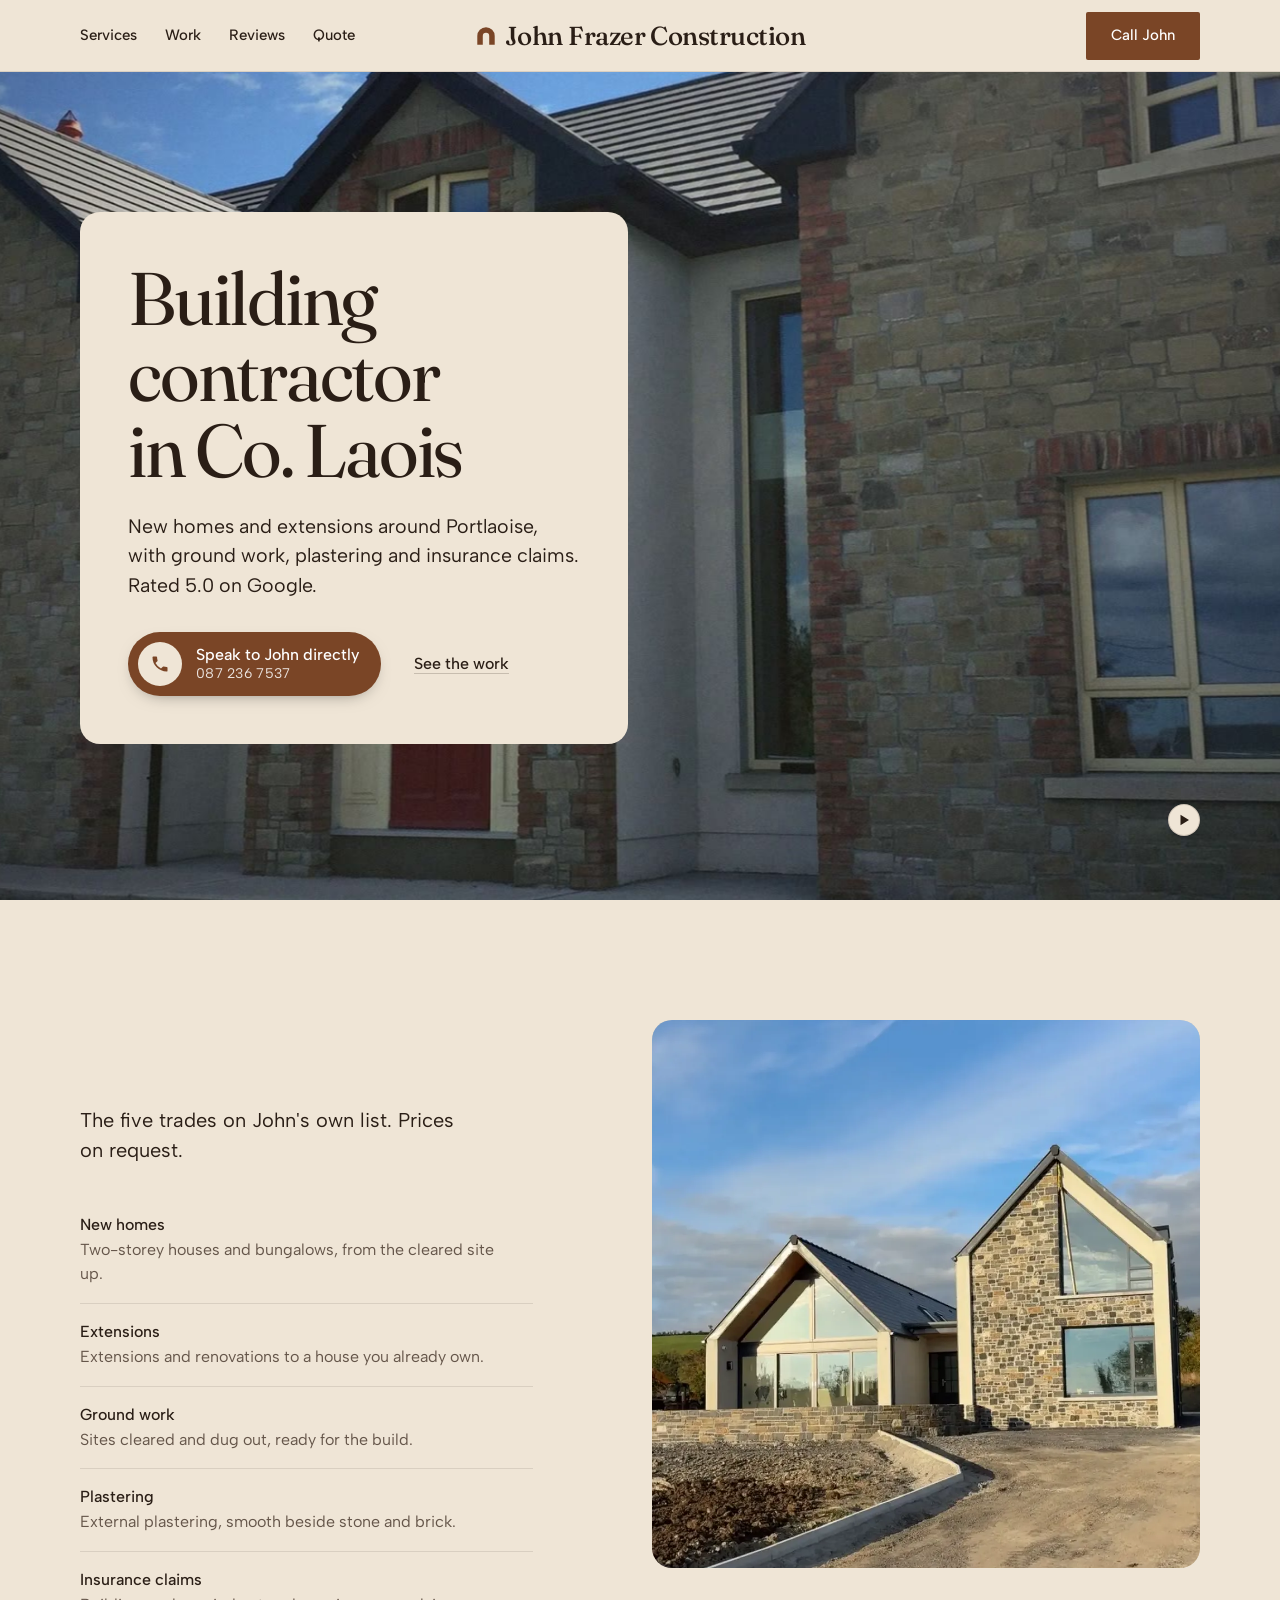
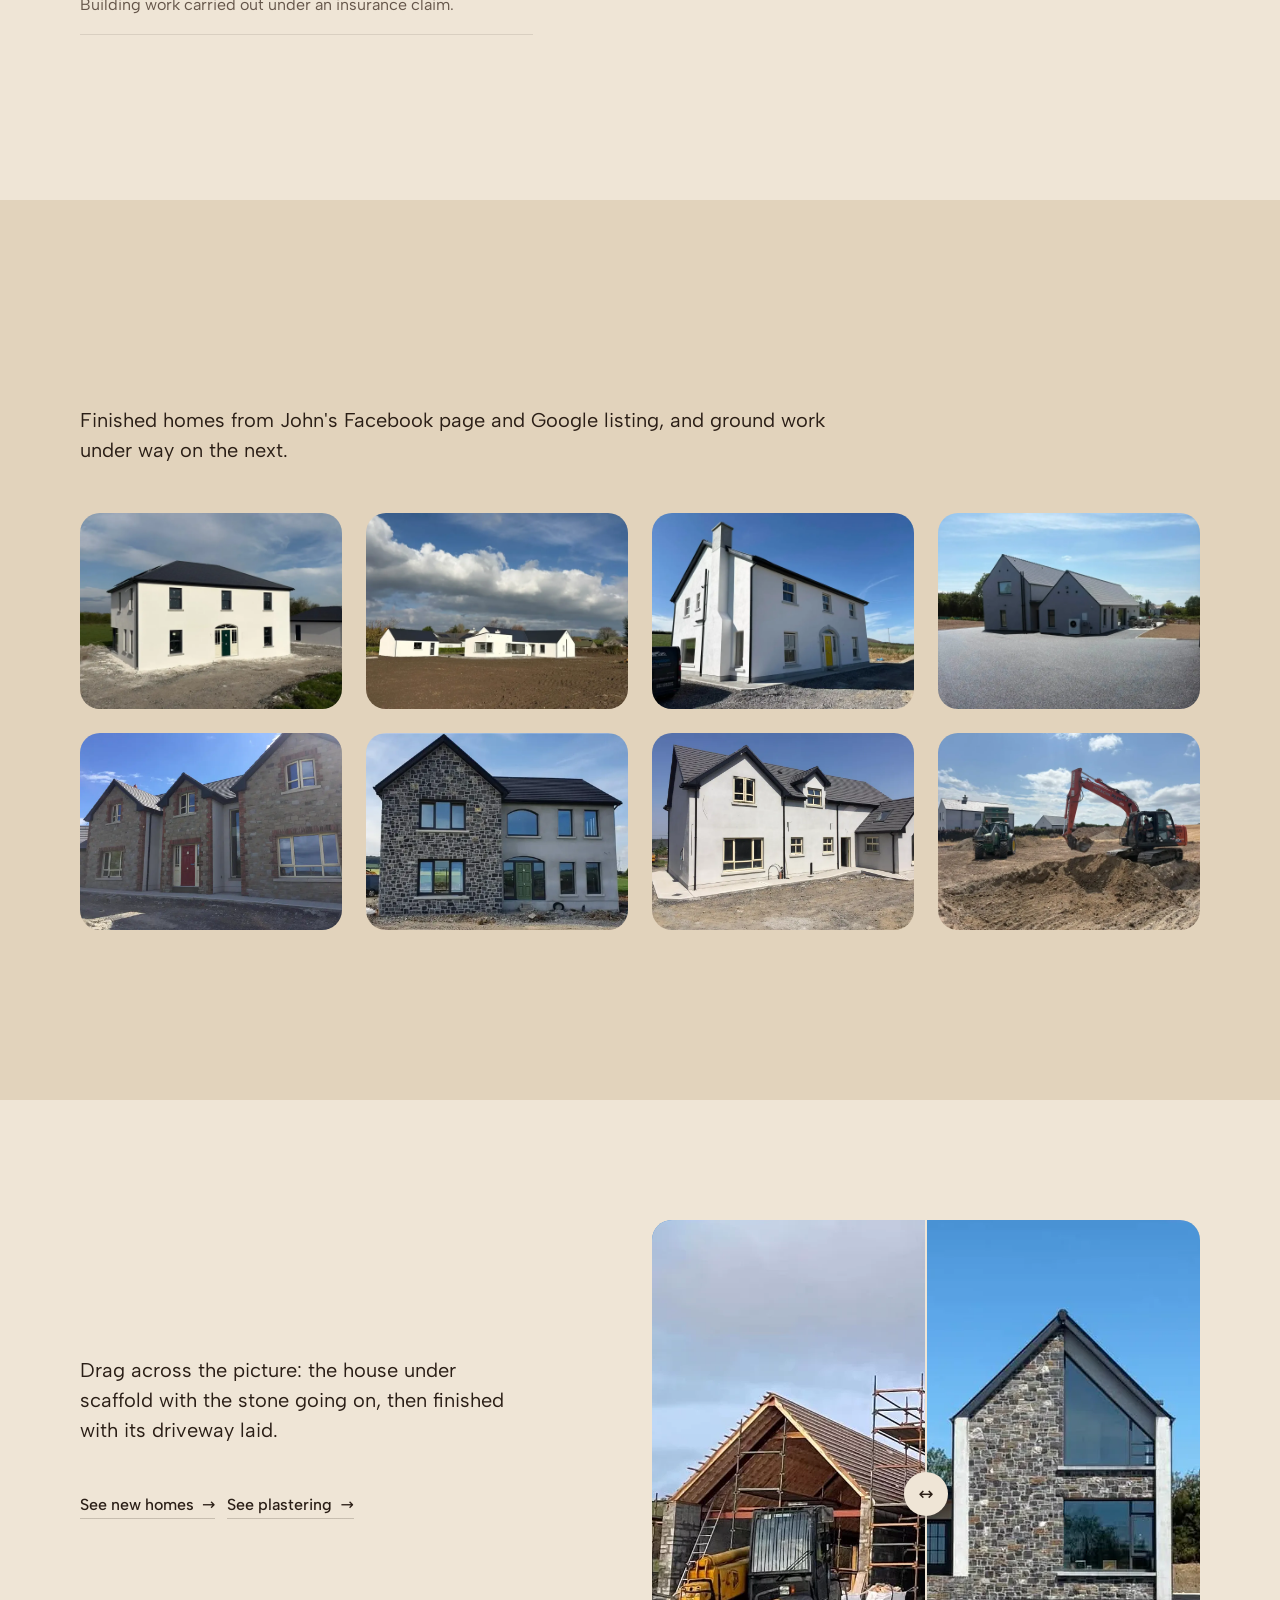
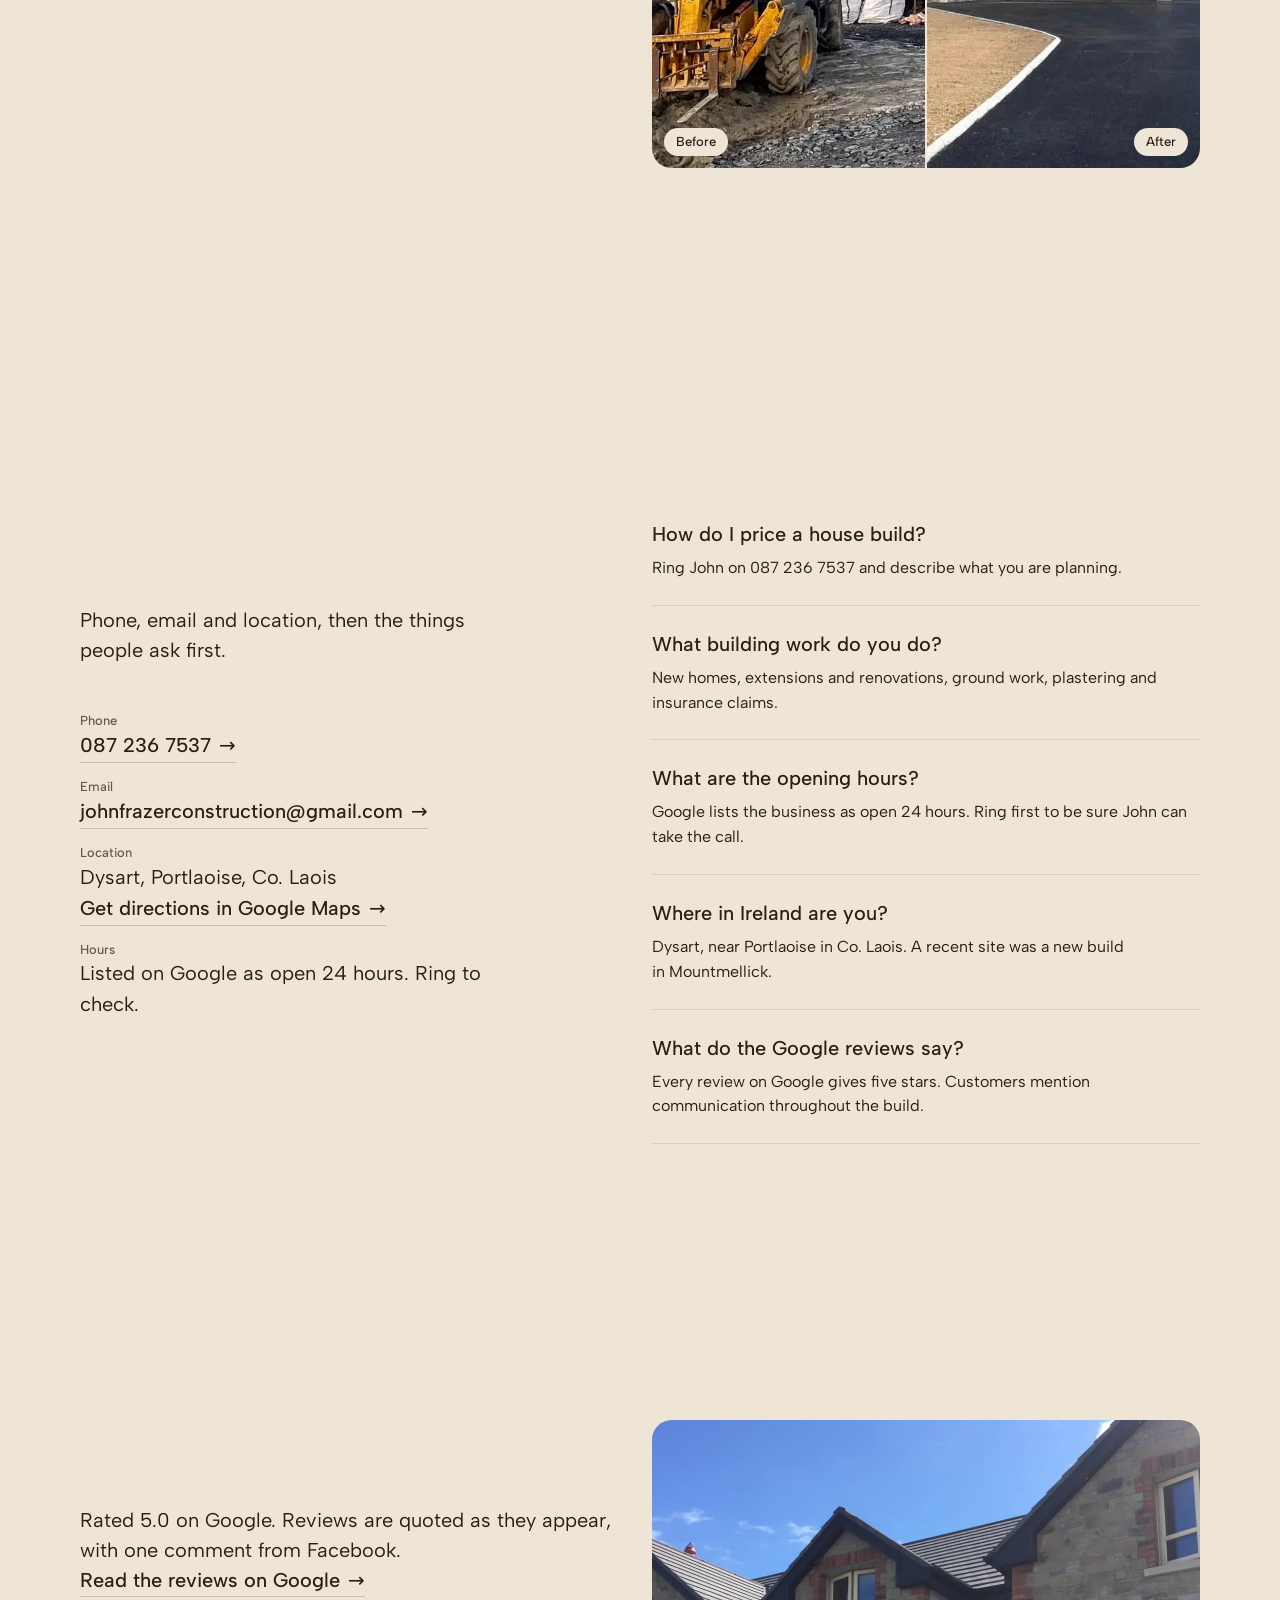
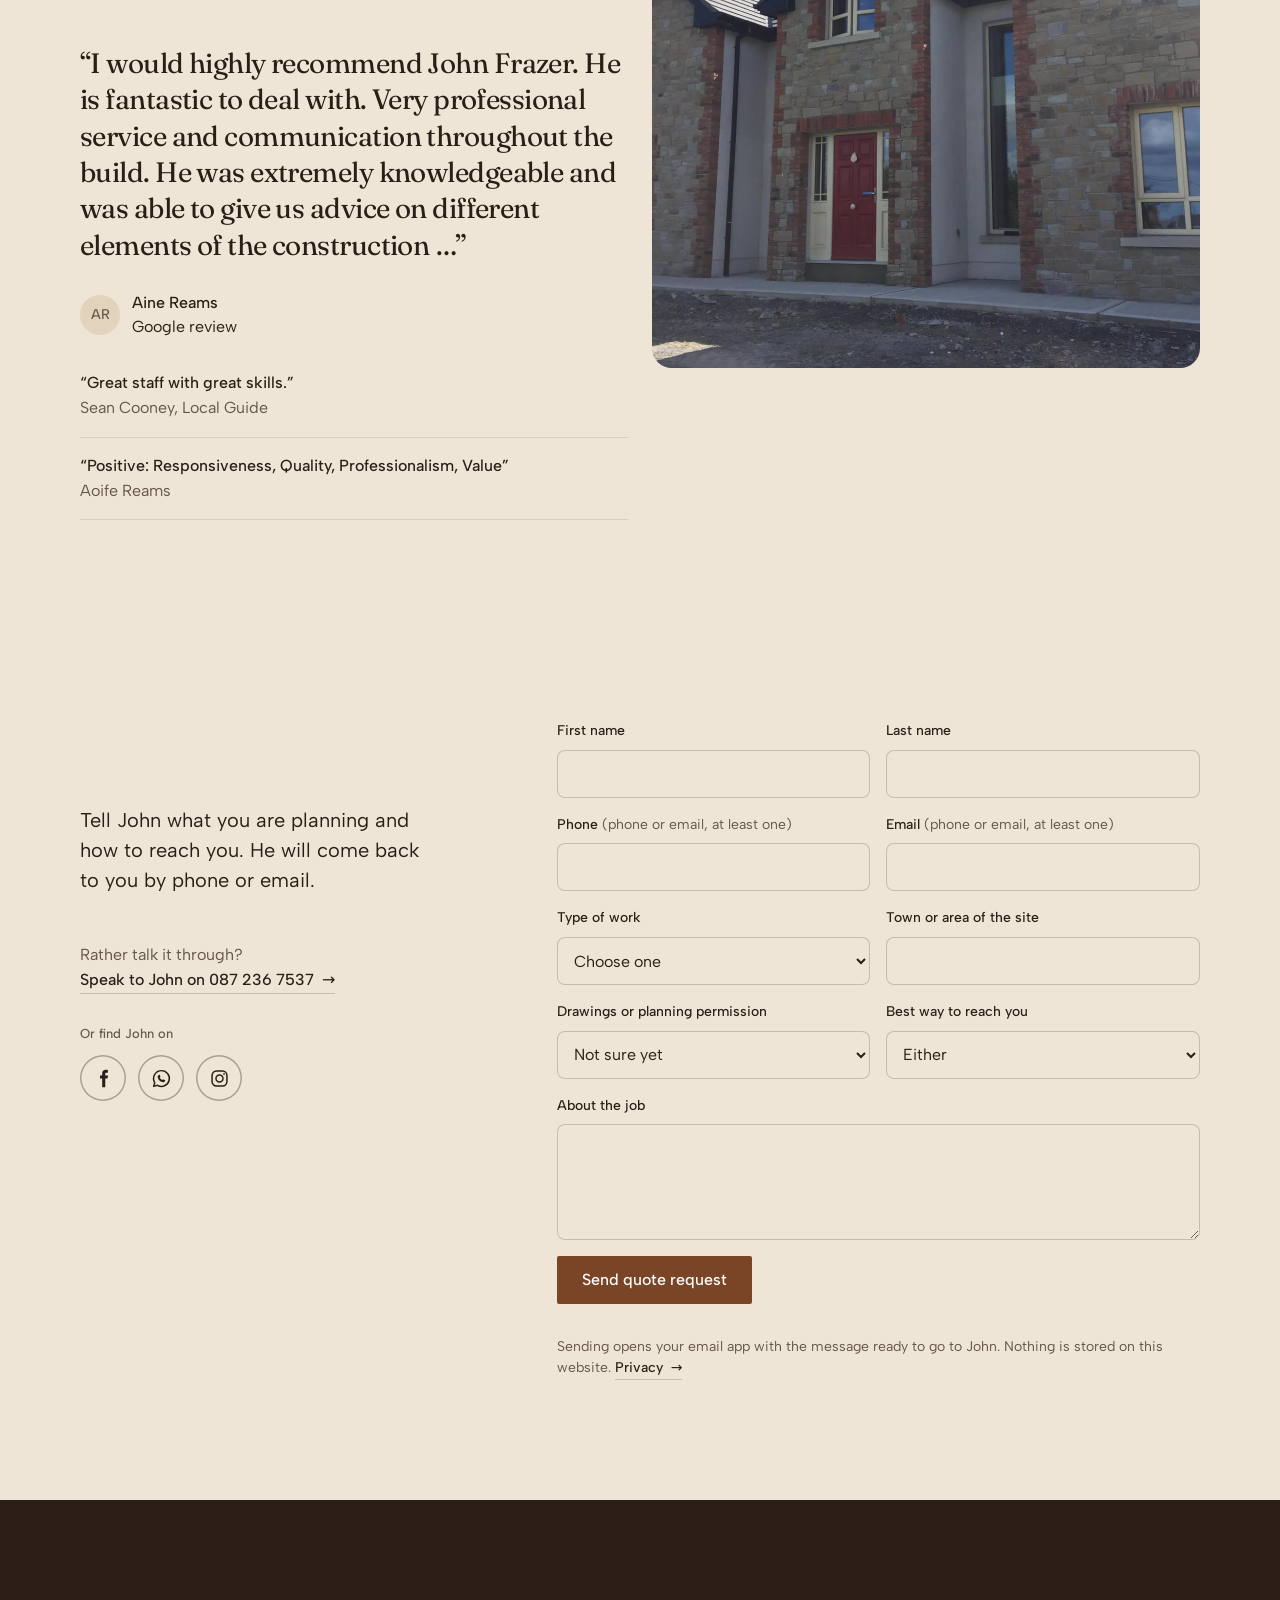
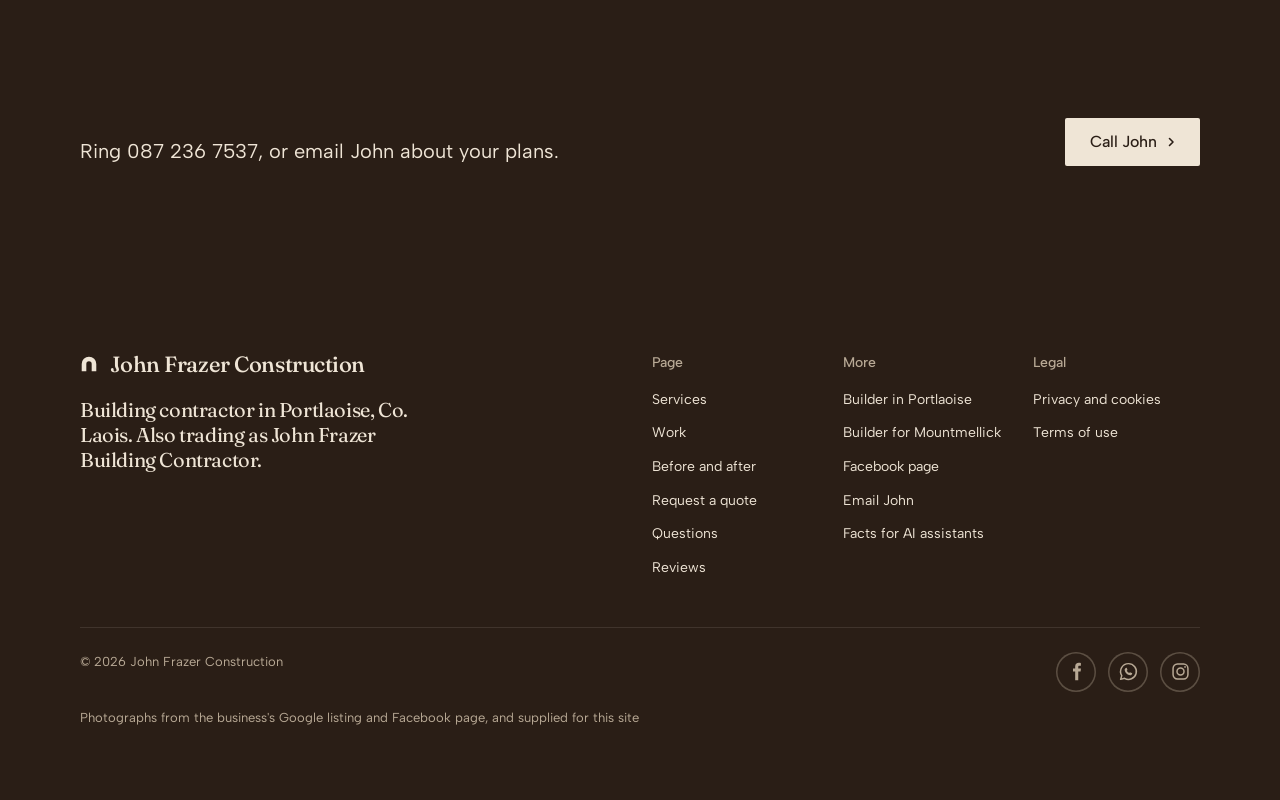
==== commit 4592651b: "Add social icons: Facebook live, WhatsApp and Instagram as mock-ups Co-Authored-By: Claude Fable 5.2" ====
--- a/index.html
+++ b/index.html
@@ -139,6 +139,16 @@
   @media (max-width: 639px) { .hero-actions { gap: var(--s-3); } .call-john { width: 100%; } }
   #quote .field label .muted { font-weight: 400; }
   #quote .field textarea { min-height: 96px; }
+  /* social links: Facebook is live, WhatsApp and Instagram are mock-ups until their links exist */
+  .social { display: flex; gap: 12px; align-items: center; }
+  .social__label { margin: var(--s-6) 0 var(--s-3); font: 500 var(--t-label)/1.3 var(--font-text); color: var(--muted); }
+  .social__item { display: grid; place-items: center; width: 46px; height: 46px; border-radius: 50%; color: currentColor; text-decoration: none;
+    box-shadow: inset 0 0 0 1.5px color-mix(in oklab, currentColor 35%, transparent); transition: background .25s, color .25s, transform .25s cubic-bezier(.2,.7,.2,1), box-shadow .25s; }
+  .social__item svg { width: 21px; height: 21px; }
+  .social__item:hover { transform: translateY(-3px); background: var(--p-action); color: var(--p-action-ink); box-shadow: inset 0 0 0 1.5px var(--p-action); }
+  .social--footer .social__item { width: 40px; height: 40px; }
+  .social--footer .social__item:hover { background: var(--p-inv-ink); color: var(--p-inv-bg); box-shadow: none; }
+  span.social__item { cursor: default; }
   .facts { display: grid; gap: var(--s-4); margin-top: var(--s-6); }
   .facts dt { font: 500 var(--t-label)/1.3 var(--font-text); color: var(--muted); }
   .facts dd { margin: 0; font-size: var(--t-lead); }
@@ -315,6 +325,14 @@
           <p>Tell John what you are planning and how to reach you. He will come back to you by phone or email.</p>
         </div>
         <p class="muted">Rather talk it through? <a class="link" href="tel:+353872367537">Speak to John on 087 236 7537</a></p>
+        <p class="social__label">Or find John on</p>
+        <div class="social">
+          <a class="social__item" href="https://www.facebook.com/JohnFrazerConstruction/" target="_blank" rel="noopener" aria-label="John Frazer on Facebook"><svg viewBox="0 0 24 24" aria-hidden="true"><path fill="currentColor" d="M14 8.500V6.800c0-.800.200-1.300 1.400-1.300H17V2.200C16.700 2.200 15.700 2 14.600 2 12.200 2 10.500 3.500 10.500 6.200v2.300H8V12h2.500v10H14V12h2.700l.400-3.500H14z"/></svg></a>
+          <!-- mock-up: no WhatsApp link yet. To switch on, make this an <a href="https://wa.me/..."> -->
+          <span class="social__item" role="img" aria-label="WhatsApp, link coming soon" title="WhatsApp link coming soon"><svg viewBox="0 0 24 24" aria-hidden="true"><path fill="none" stroke="currentColor" stroke-width="1.700" stroke-linejoin="round" d="M12 3a9 9 0 0 0-7.700 13.700L3 21l4.500-1.200A9 9 0 1 0 12 3z"/><path fill="currentColor" d="M9.300 7.600c.200 0 .500 0 .700.500l.700 1.700c.100.200 0 .500-.100.700l-.600.700c.600 1.100 1.500 2 2.700 2.600l.700-.700c.200-.200.500-.200.700-.100l1.700.800c.400.200.500.400.400.800-.200 1-1.100 1.700-2.100 1.700-3.400-.200-6.200-3-6.500-6.300 0-1 .600-1.900 1.700-2.400z"/></svg></span>
+          <!-- mock-up: no Instagram link yet. To switch on, make this an <a href="https://www.instagram.com/..."> -->
+          <span class="social__item" role="img" aria-label="Instagram, link coming soon" title="Instagram link coming soon"><svg viewBox="0 0 24 24" aria-hidden="true" fill="none" stroke="currentColor" stroke-width="1.700"><rect x="3.500" y="3.500" width="17" height="17" rx="5"/><circle cx="12" cy="12" r="4"/><circle cx="17.200" cy="6.800" r="1" fill="currentColor" stroke="none"/></svg></span>
+        </div>
       </div>
       <form class="form span-7 start-6" id="quote-form" action="mailto:johnfrazerconstruction@gmail.com?subject=Quote%20request%20from%20the%20website" method="post" enctype="text/plain" data-endpoint="" data-sent="Your quote request is in. John will be in touch." novalidate>
         <div class="field"><label for="q-first">First name</label>
@@ -376,7 +394,13 @@
       </div>
       <div class="footer__legal">
         <span>&copy; 2026 John Frazer Construction</span>
-        <div class="socials"></div>
+        <div class="social social--footer">
+          <a class="social__item" href="https://www.facebook.com/JohnFrazerConstruction/" target="_blank" rel="noopener" aria-label="John Frazer on Facebook"><svg viewBox="0 0 24 24" aria-hidden="true"><path fill="currentColor" d="M14 8.500V6.800c0-.800.200-1.300 1.400-1.300H17V2.200C16.700 2.200 15.700 2 14.600 2 12.200 2 10.500 3.500 10.500 6.200v2.300H8V12h2.500v10H14V12h2.700l.400-3.500H14z"/></svg></a>
+          <!-- mock-up: no WhatsApp link yet. To switch on, make this an <a href="https://wa.me/..."> -->
+          <span class="social__item" role="img" aria-label="WhatsApp, link coming soon" title="WhatsApp link coming soon"><svg viewBox="0 0 24 24" aria-hidden="true"><path fill="none" stroke="currentColor" stroke-width="1.700" stroke-linejoin="round" d="M12 3a9 9 0 0 0-7.700 13.700L3 21l4.500-1.200A9 9 0 1 0 12 3z"/><path fill="currentColor" d="M9.300 7.600c.200 0 .500 0 .700.500l.700 1.700c.100.200 0 .500-.100.700l-.600.700c.600 1.100 1.500 2 2.700 2.600l.700-.700c.200-.200.500-.200.700-.100l1.700.800c.400.200.500.400.400.800-.200 1-1.100 1.700-2.100 1.700-3.400-.200-6.200-3-6.500-6.300 0-1 .600-1.900 1.700-2.400z"/></svg></span>
+          <!-- mock-up: no Instagram link yet. To switch on, make this an <a href="https://www.instagram.com/..."> -->
+          <span class="social__item" role="img" aria-label="Instagram, link coming soon" title="Instagram link coming soon"><svg viewBox="0 0 24 24" aria-hidden="true" fill="none" stroke="currentColor" stroke-width="1.700"><rect x="3.500" y="3.500" width="17" height="17" rx="5"/><circle cx="12" cy="12" r="4"/><circle cx="17.200" cy="6.800" r="1" fill="currentColor" stroke="none"/></svg></span>
+        </div>
         <span class="credits">Photographs from the business's Google listing and Facebook page, and supplied for this site</span>
       </div>
     </div>
@@ -440,7 +464,7 @@
   var groups = [
     ['.section-head > p', ''], ['#services .rows > li', 'left'], ['#recent .tiles > figure', ''],
     ['.facts > div', 'left'], ['.faq__item', 'right'], ['#reviews .quote', ''], ['#reviews .rows > li', 'left'],
-    ['#quote .field', ''], ['.closing__cta p', ''], ['.closing__cta .btn', 'right'], ['.closing__links .grid > div', '']
+    ['#quote .social__item', ''], ['#quote .field', ''], ['.closing__cta p', ''], ['.closing__cta .btn', 'right'], ['.closing__links .grid > div', '']
   ];
   var items = [];
   groups.forEach(function (g) {
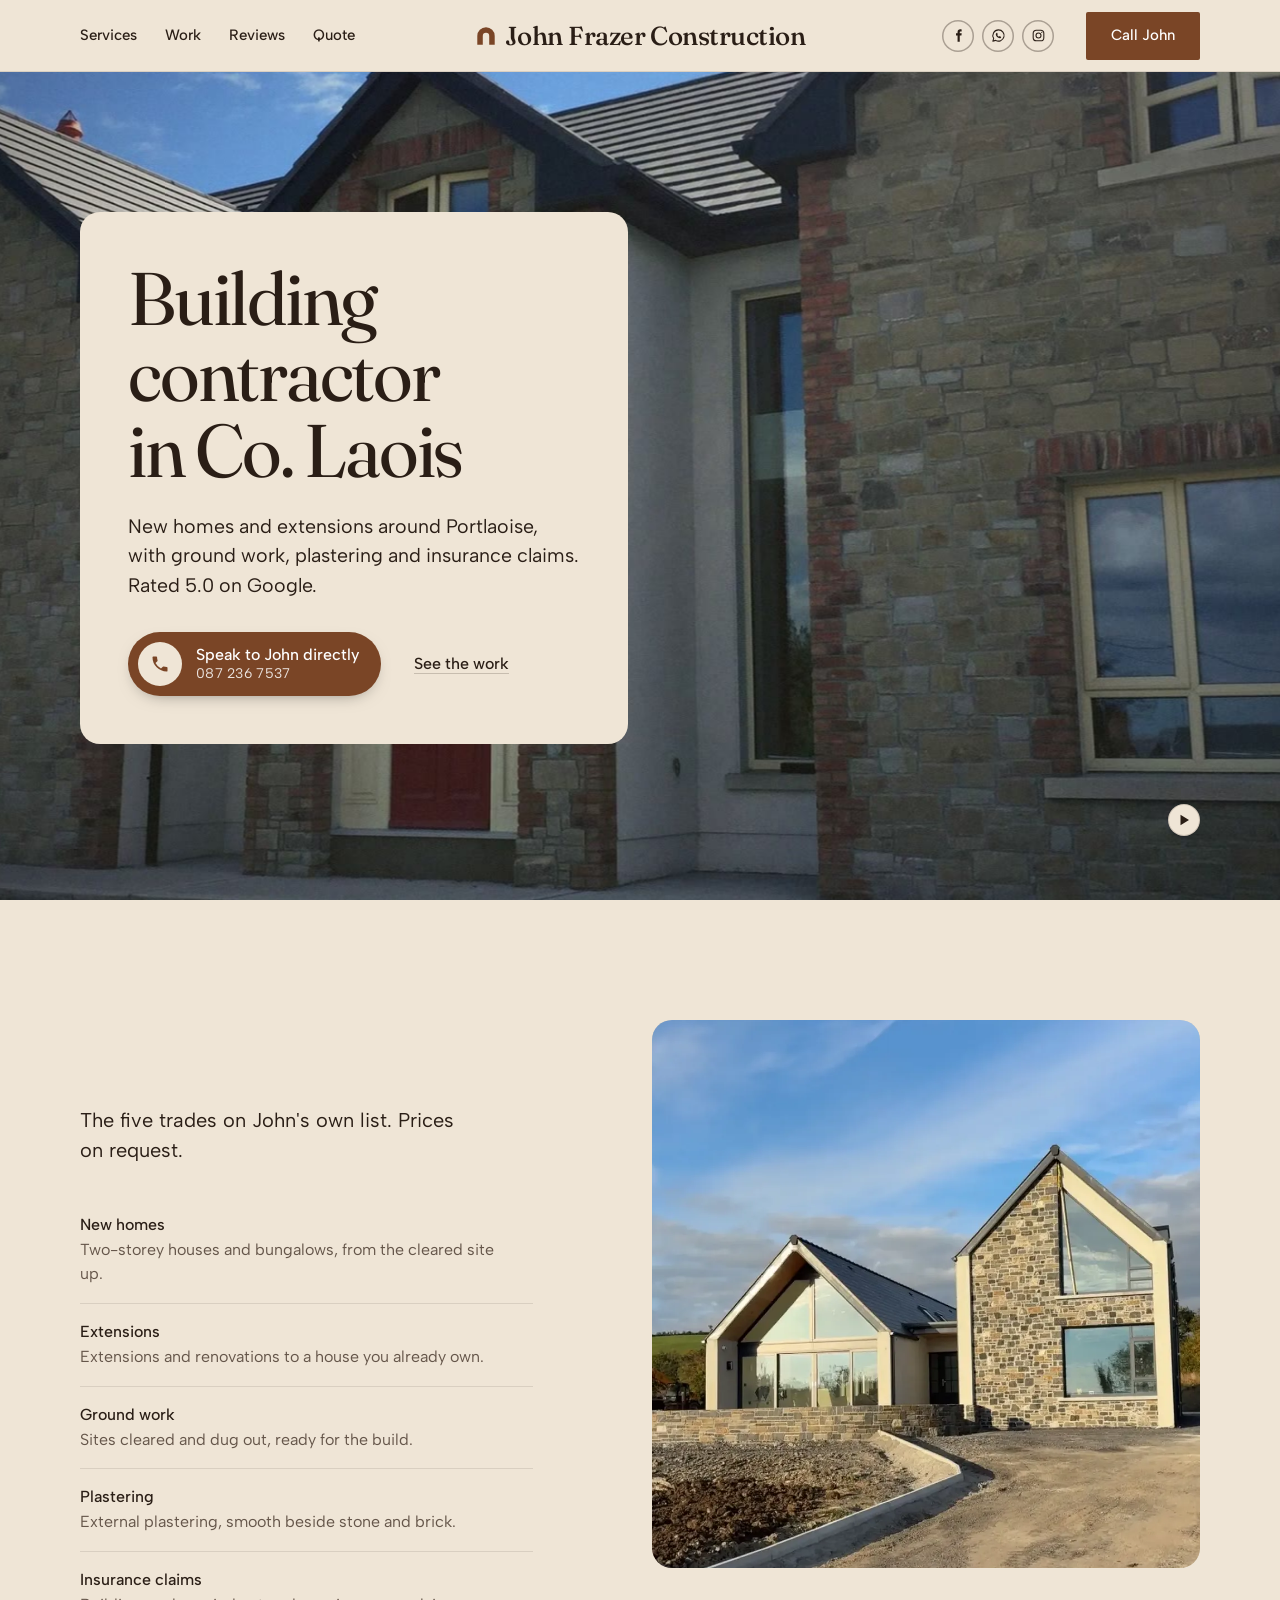
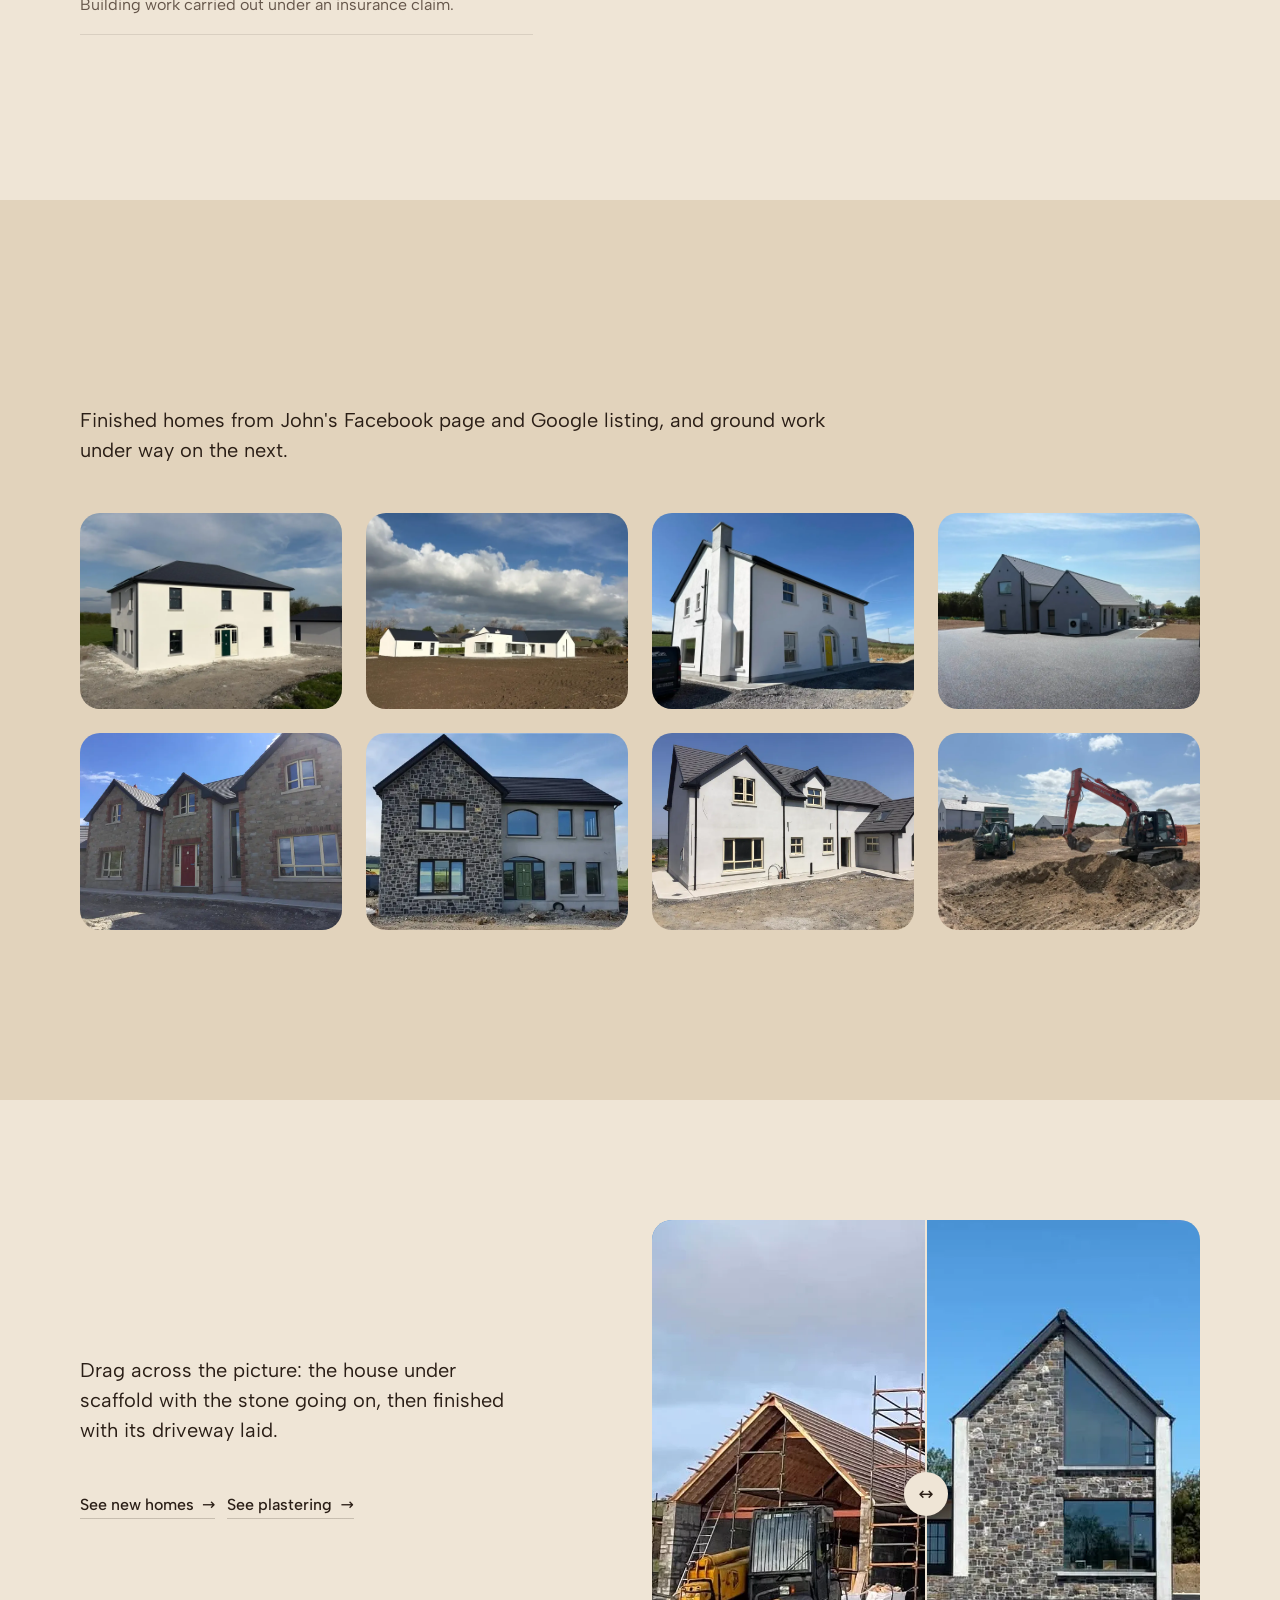
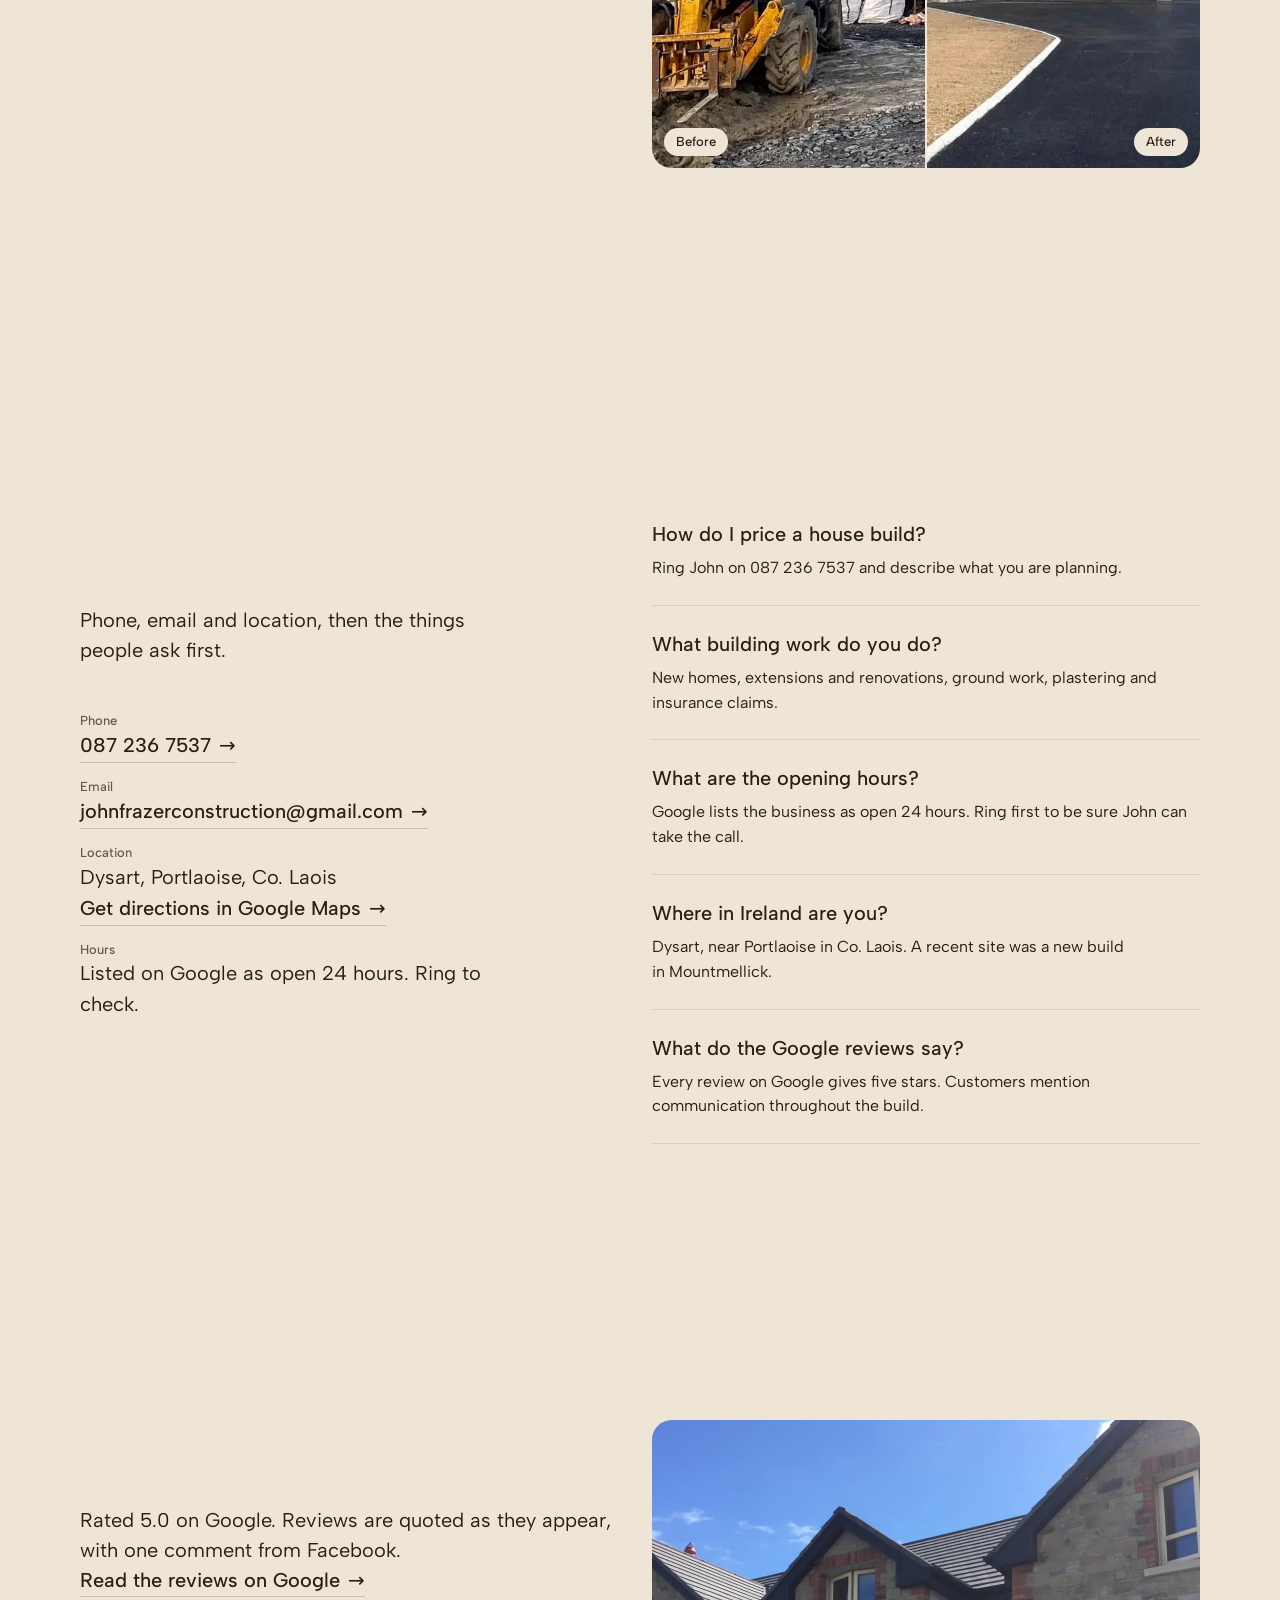
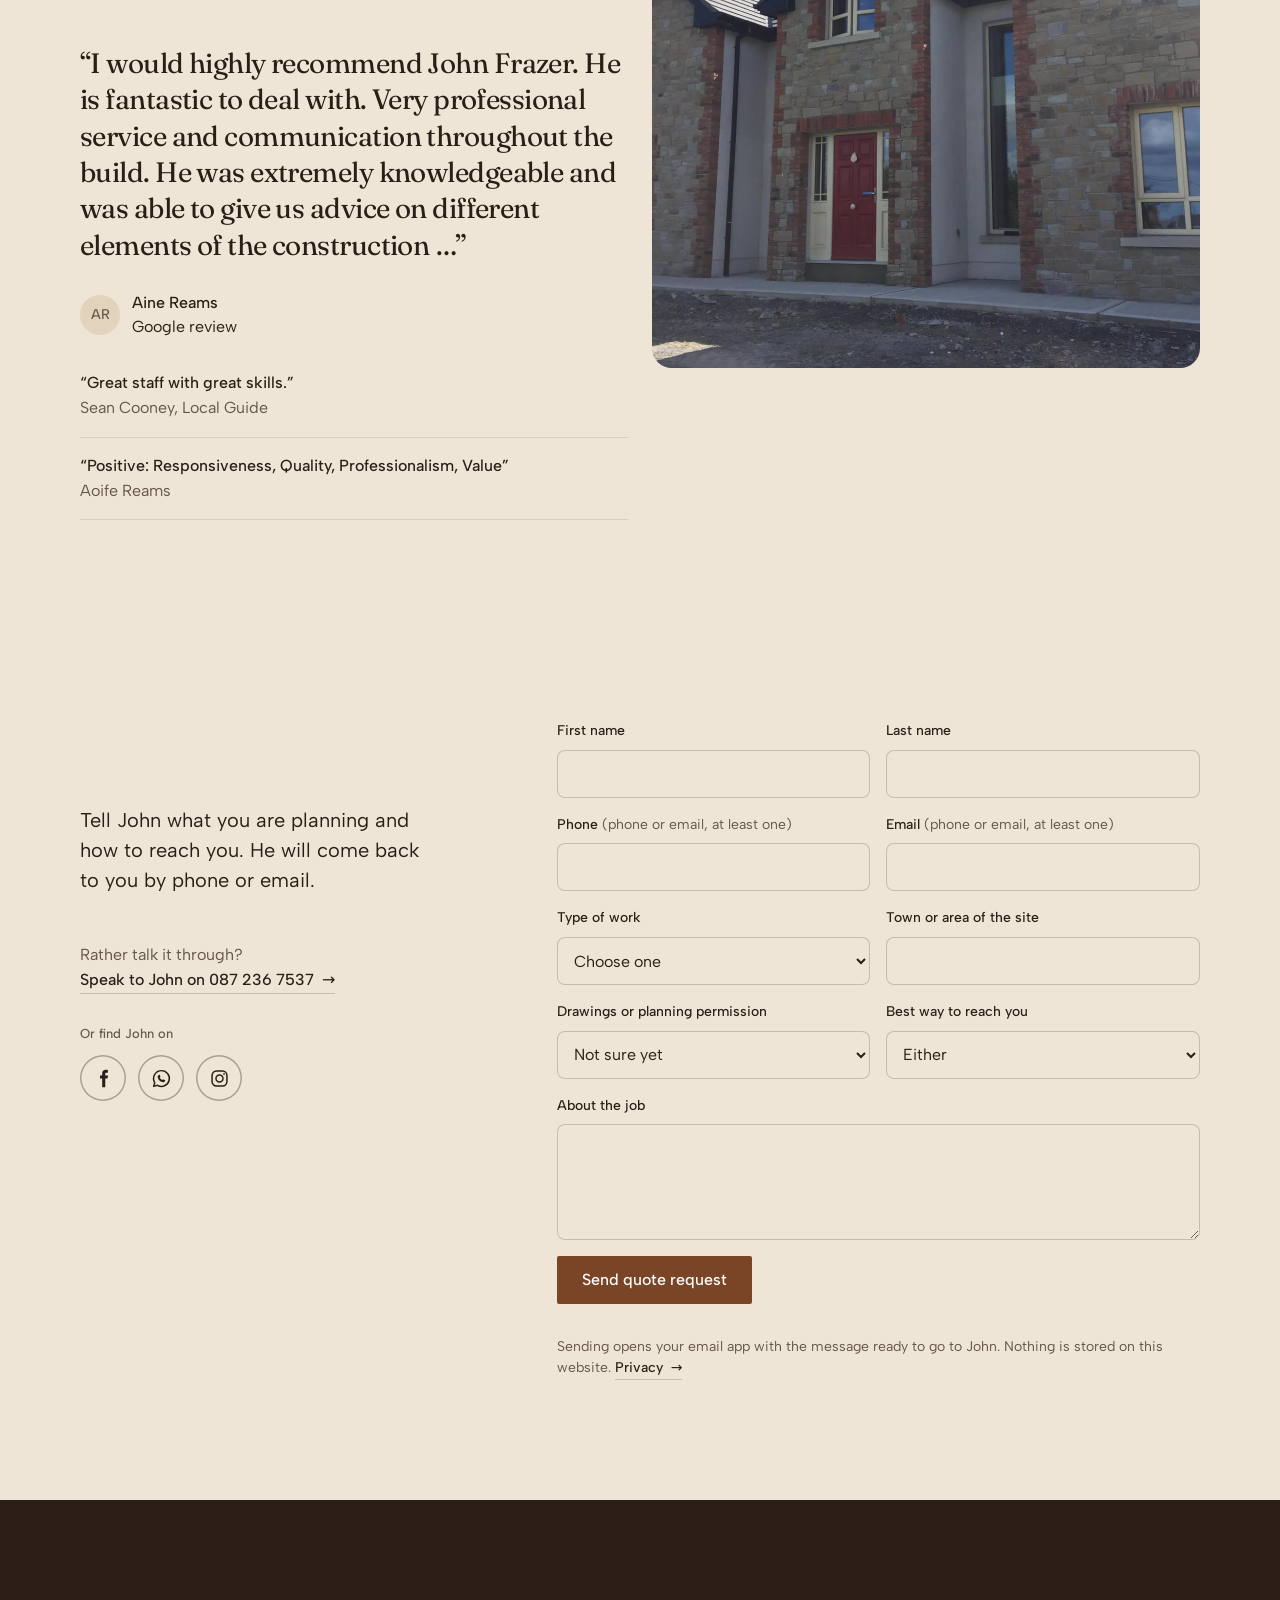
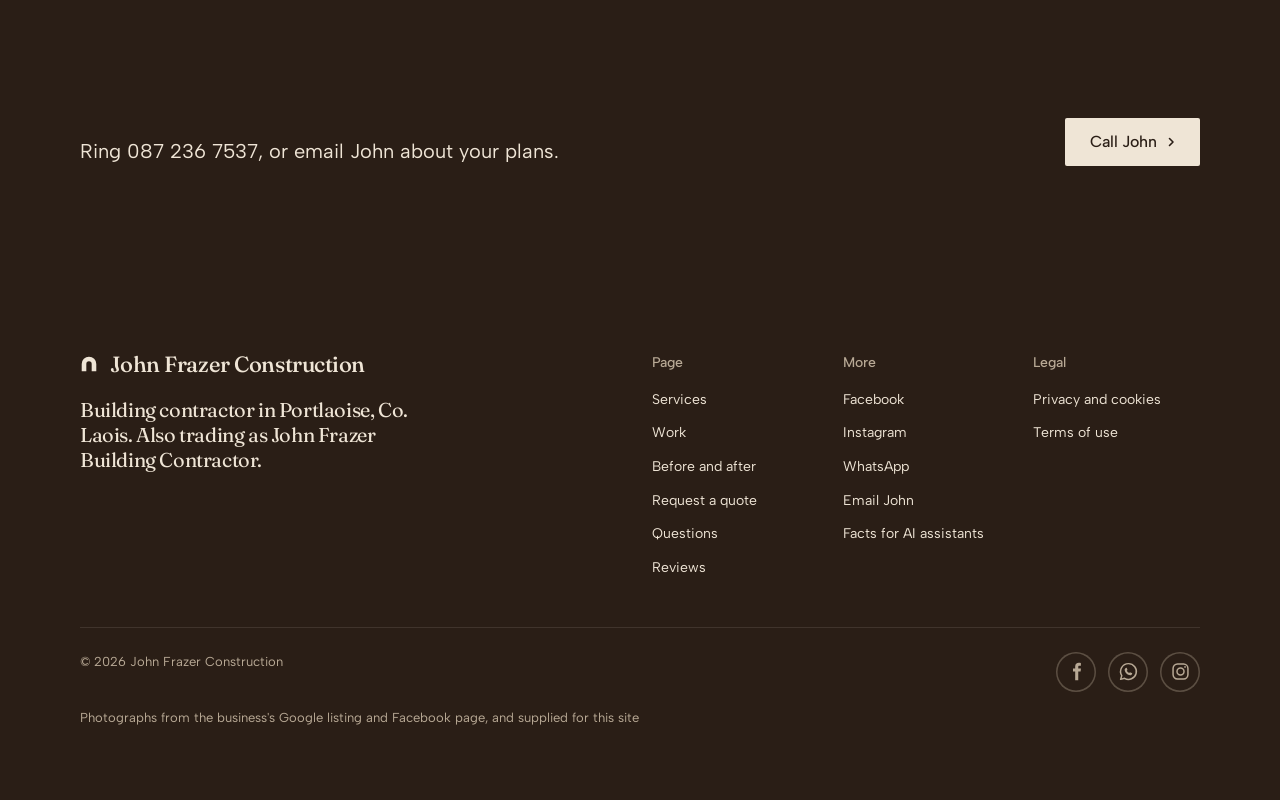
==== commit 3af991b1: "Footer: drop area links, list the three socials; small social icons in the top bar Co-Authored-By: C" ====
--- a/index.html
+++ b/index.html
@@ -149,6 +149,10 @@
   .social--footer .social__item { width: 40px; height: 40px; }
   .social--footer .social__item:hover { background: var(--p-inv-ink); color: var(--p-inv-bg); box-shadow: none; }
   span.social__item { cursor: default; }
+  .social--nav { gap: 8px; margin-right: var(--s-4); }
+  .social--nav .social__item { width: 32px; height: 32px; }
+  .social--nav .social__item svg { width: 15px; height: 15px; }
+  .footer__mock { cursor: default; }
   .facts { display: grid; gap: var(--s-4); margin-top: var(--s-6); }
   .facts dt { font: 500 var(--t-label)/1.3 var(--font-text); color: var(--muted); }
   .facts dd { margin: 0; font-size: var(--t-lead); }
@@ -183,6 +187,13 @@
       <div class="nav__item"><a class="nav__link" href="#quote">Quote</a></div>
     </nav>
     <div class="nav__actions">
+      <div class="social social--nav">
+          <a class="social__item" href="https://www.facebook.com/JohnFrazerConstruction/" target="_blank" rel="noopener" aria-label="John Frazer on Facebook"><svg viewBox="0 0 24 24" aria-hidden="true"><path fill="currentColor" d="M14 8.500V6.800c0-.800.200-1.300 1.400-1.300H17V2.200C16.700 2.200 15.700 2 14.600 2 12.200 2 10.500 3.500 10.500 6.200v2.300H8V12h2.500v10H14V12h2.700l.400-3.500H14z"/></svg></a>
+          <!-- mock-up: no WhatsApp link yet. To switch on, make this an <a href="https://wa.me/..."> -->
+          <span class="social__item" role="img" aria-label="WhatsApp, link coming soon" title="WhatsApp link coming soon"><svg viewBox="0 0 24 24" aria-hidden="true"><path fill="none" stroke="currentColor" stroke-width="1.700" stroke-linejoin="round" d="M12 3a9 9 0 0 0-7.700 13.700L3 21l4.500-1.200A9 9 0 1 0 12 3z"/><path fill="currentColor" d="M9.300 7.600c.200 0 .500 0 .700.500l.700 1.700c.100.200 0 .500-.100.700l-.600.700c.600 1.100 1.500 2 2.700 2.600l.700-.700c.200-.200.500-.200.700-.100l1.700.800c.400.200.500.400.400.800-.200 1-1.100 1.700-2.100 1.700-3.400-.200-6.200-3-6.500-6.300 0-1 .600-1.900 1.700-2.400z"/></svg></span>
+          <!-- mock-up: no Instagram link yet. To switch on, make this an <a href="https://www.instagram.com/..."> -->
+          <span class="social__item" role="img" aria-label="Instagram, link coming soon" title="Instagram link coming soon"><svg viewBox="0 0 24 24" aria-hidden="true" fill="none" stroke="currentColor" stroke-width="1.700"><rect x="3.500" y="3.500" width="17" height="17" rx="5"/><circle cx="12" cy="12" r="4"/><circle cx="17.200" cy="6.800" r="1" fill="currentColor" stroke="none"/></svg></span>
+        </div>
       <a class="btn btn--primary" href="tel:+353872367537">Call John</a>
     </div>
     <button class="nav__toggle" type="button" aria-expanded="false" aria-label="Menu">
@@ -389,7 +400,7 @@
           <p class="footer__lede">Building contractor in Portlaoise, Co. Laois. Also trading as John Frazer Building Contractor.</p>
         </div>
         <div class="span-2 start-7 footer__col"><h3>Page</h3><ul><li><a href="#services">Services</a></li><li><a href="#recent">Work</a></li><li><a href="#start-finish">Before and after</a></li><li><a href="#quote">Request a quote</a></li><li><a href="#questions">Questions</a></li><li><a href="#reviews">Reviews</a></li></ul></div>
-        <div class="span-2 footer__col"><h3>More</h3><ul><li><a href="portlaoise.html">Builder in Portlaoise</a></li><li><a href="mountmellick.html">Builder for Mountmellick</a></li><li><a href="https://www.facebook.com/JohnFrazerConstruction/" target="_blank" rel="noopener">Facebook page</a></li><li><a href="mailto:johnfrazerconstruction@gmail.com">Email John</a></li><li><a href="llms.txt">Facts for AI assistants</a></li></ul></div>
+        <div class="span-2 footer__col"><h3>More</h3><ul><li><a href="https://www.facebook.com/JohnFrazerConstruction/" target="_blank" rel="noopener">Facebook</a></li><li><span class="footer__mock" title="Instagram link coming soon">Instagram</span></li><li><span class="footer__mock" title="WhatsApp link coming soon">WhatsApp</span></li><li><a href="mailto:johnfrazerconstruction@gmail.com">Email John</a></li><li><a href="llms.txt">Facts for AI assistants</a></li></ul></div>
         <div class="span-2 footer__col"><h3>Legal</h3><ul><li><a href="privacy.html">Privacy and cookies</a></li><li><a href="privacy.html#terms">Terms of use</a></li></ul></div>
       </div>
       <div class="footer__legal">
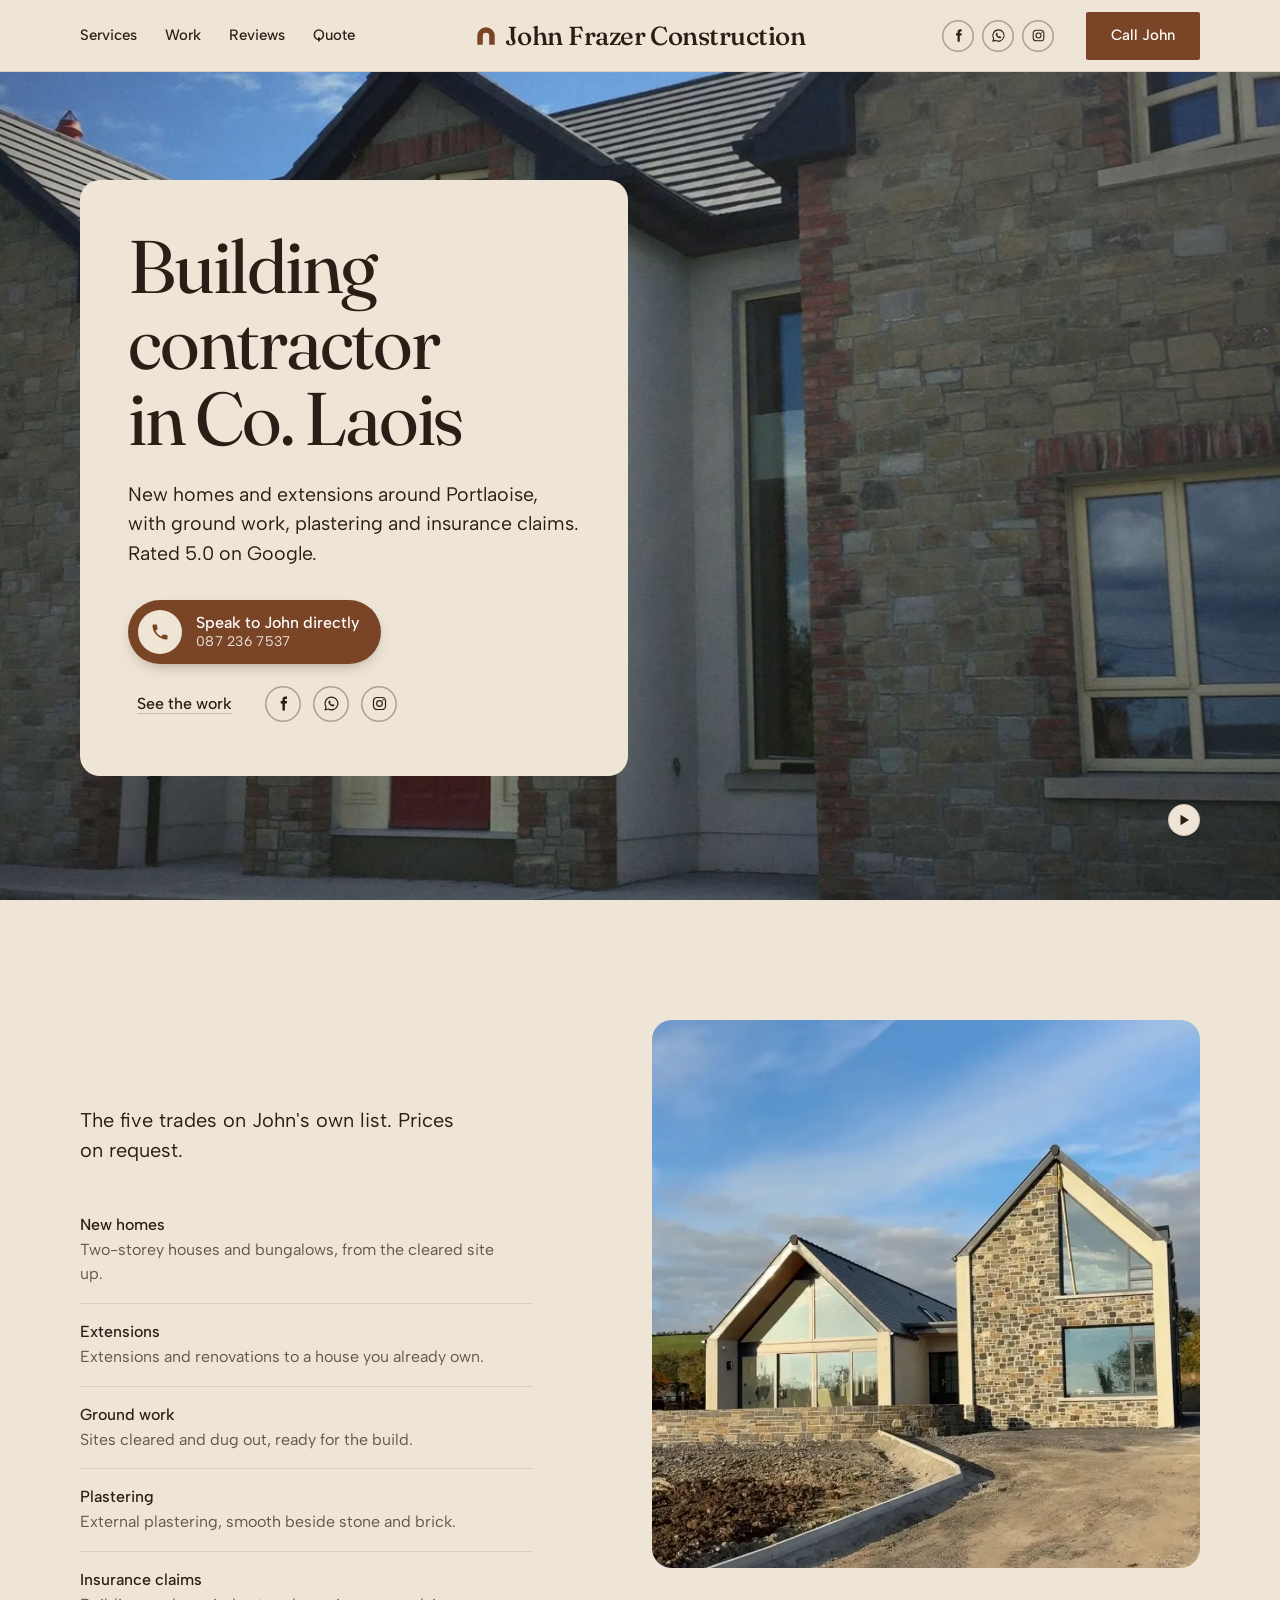
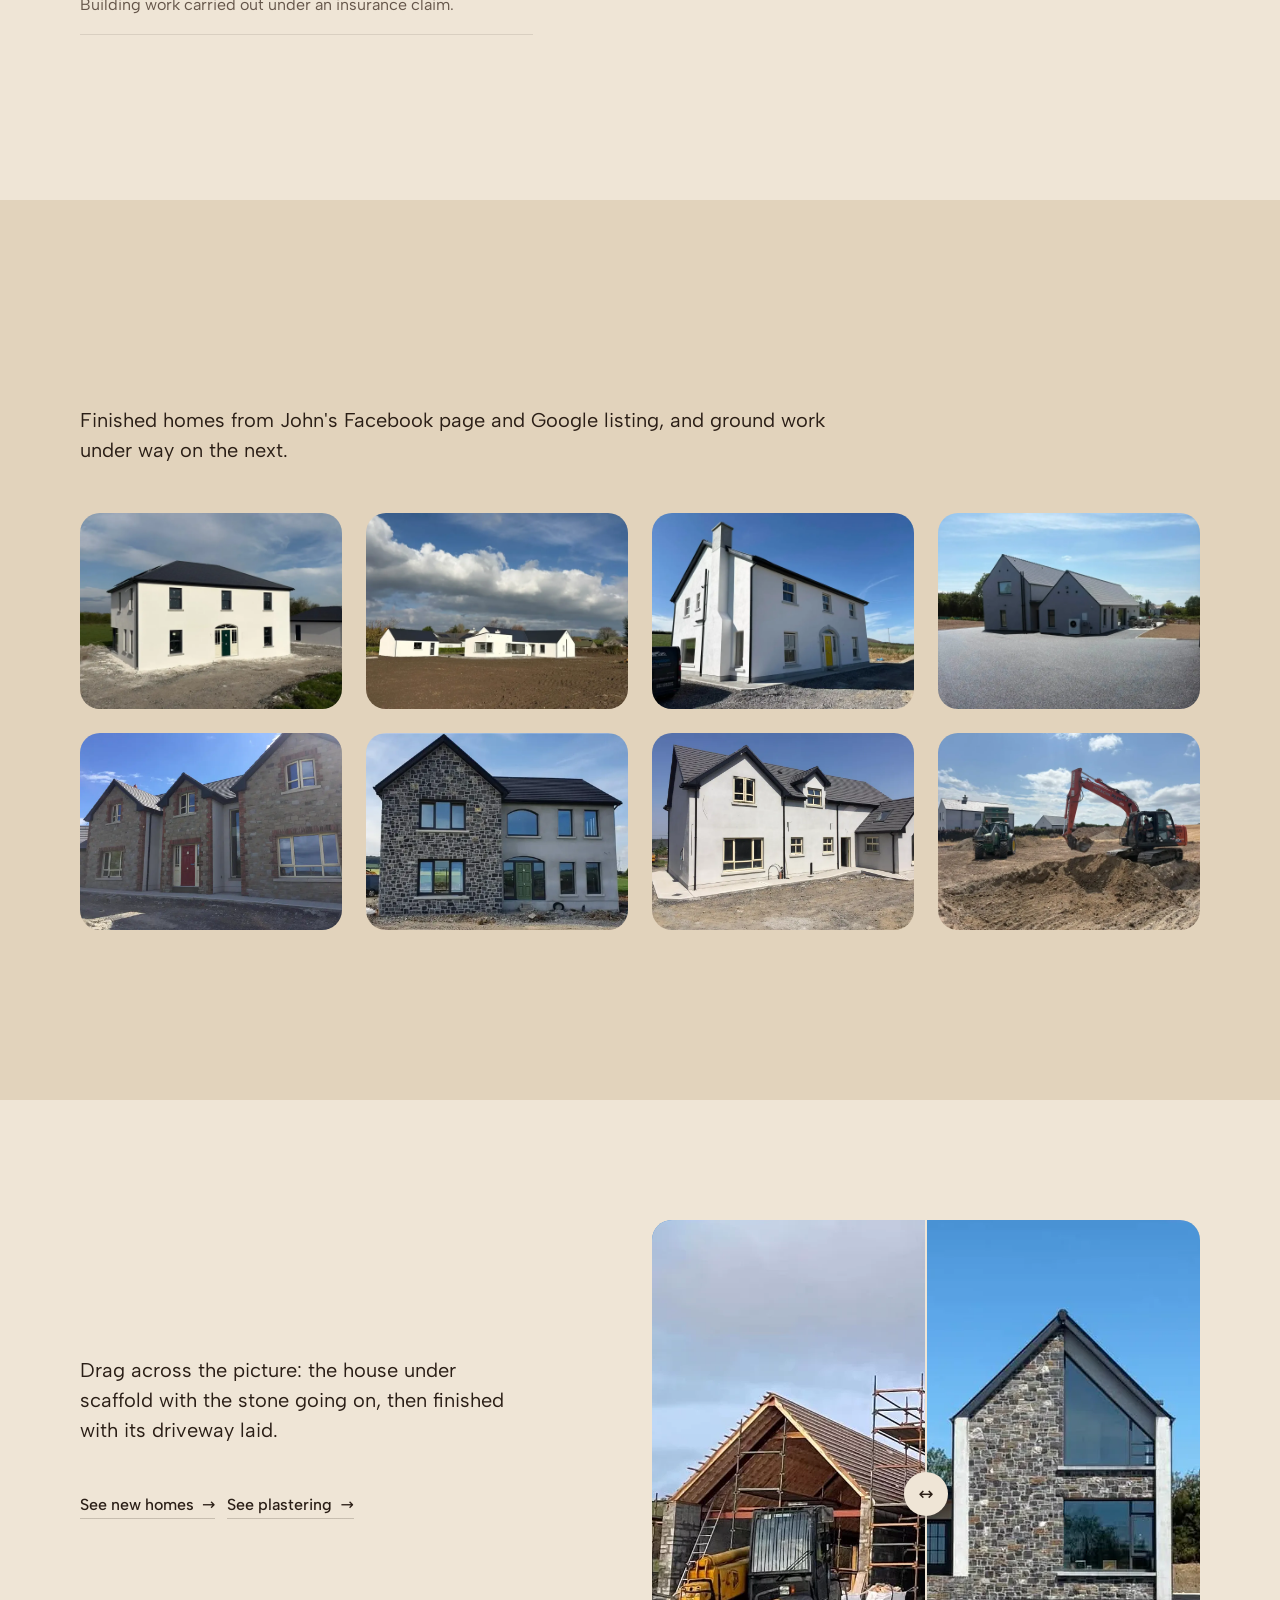
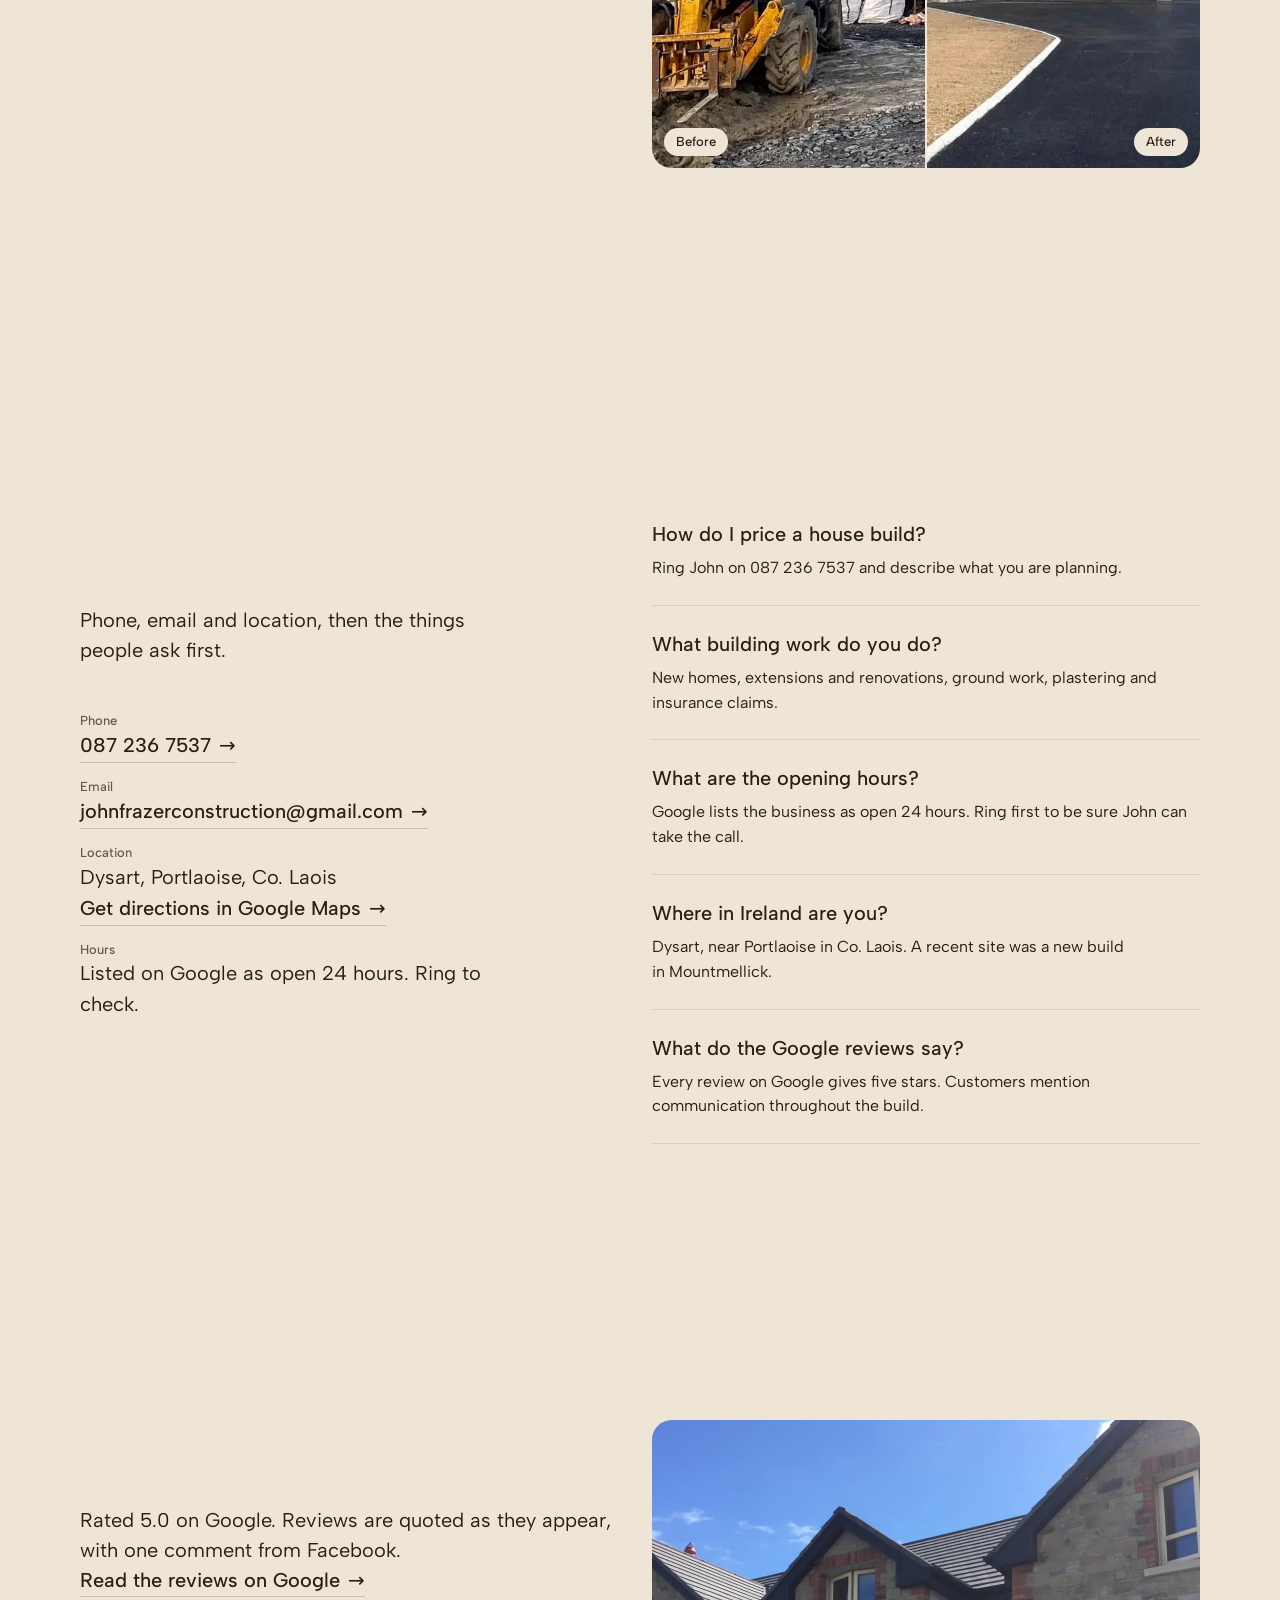
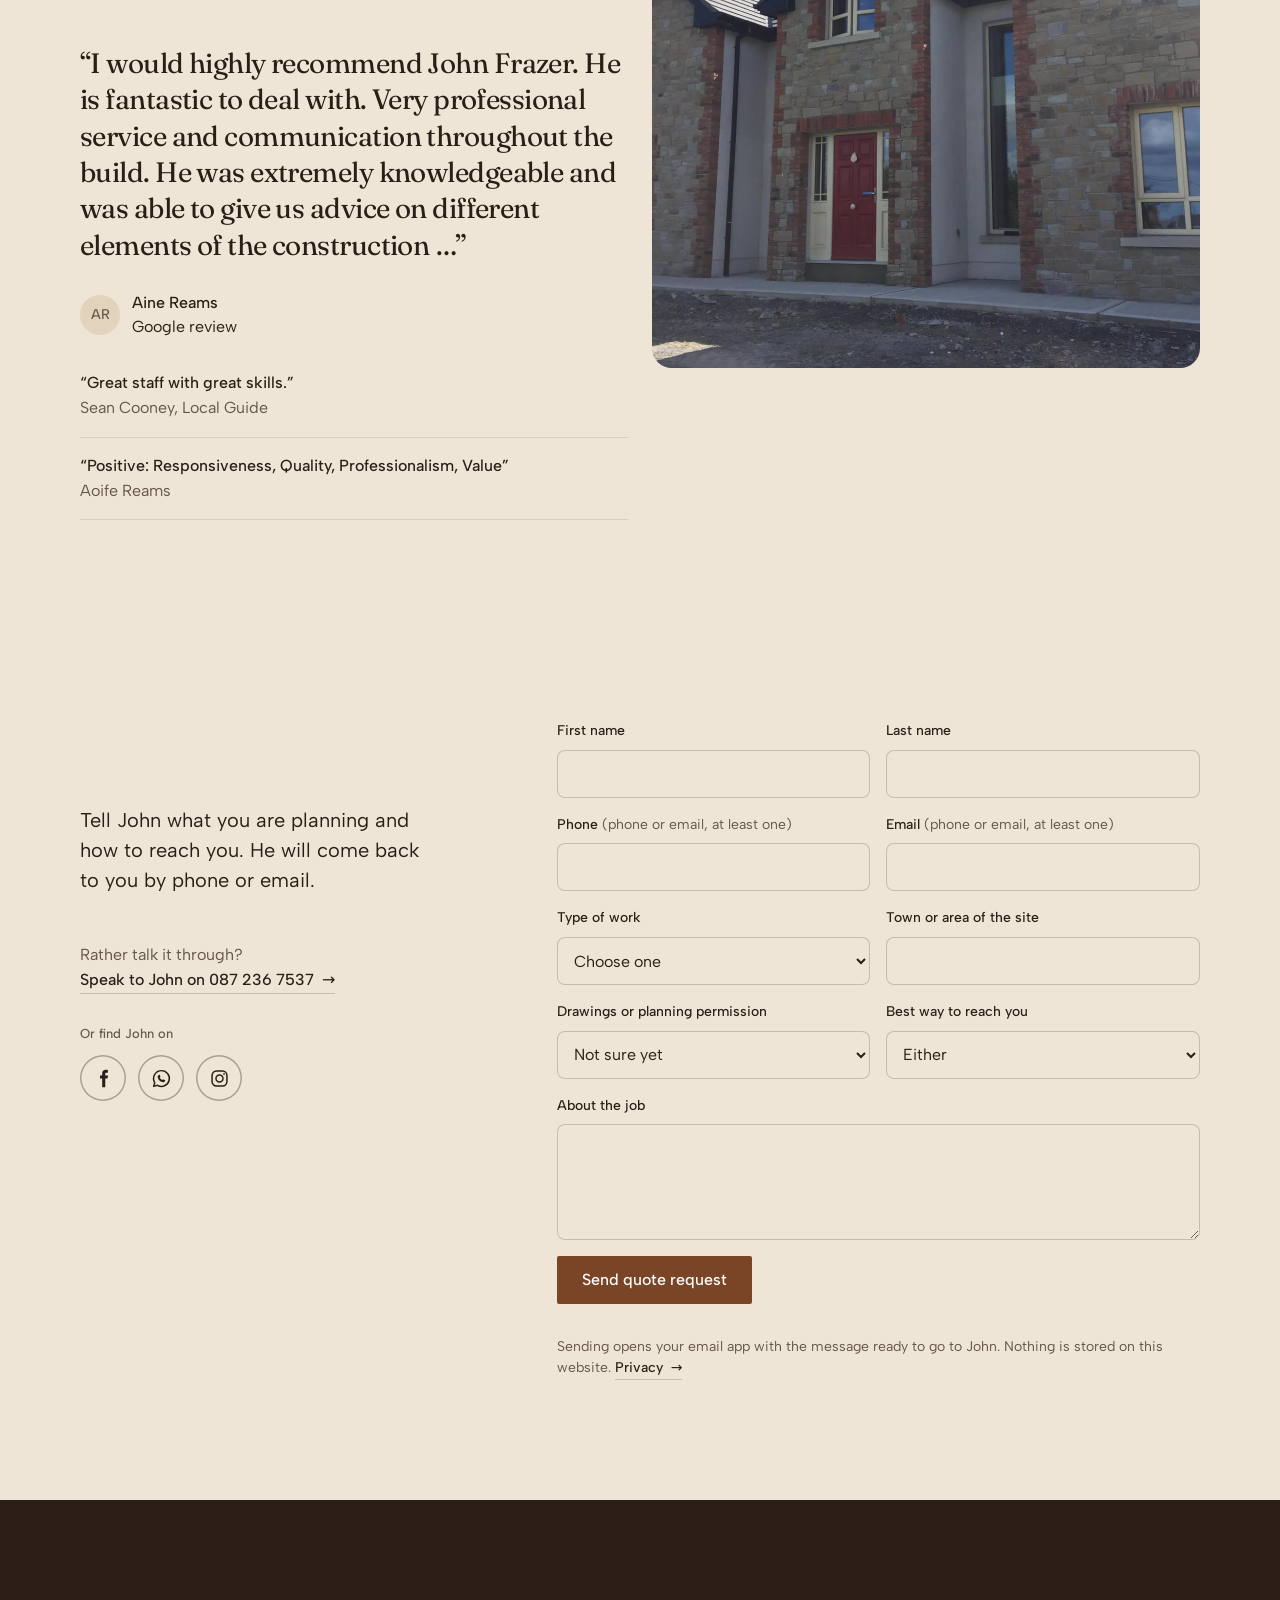
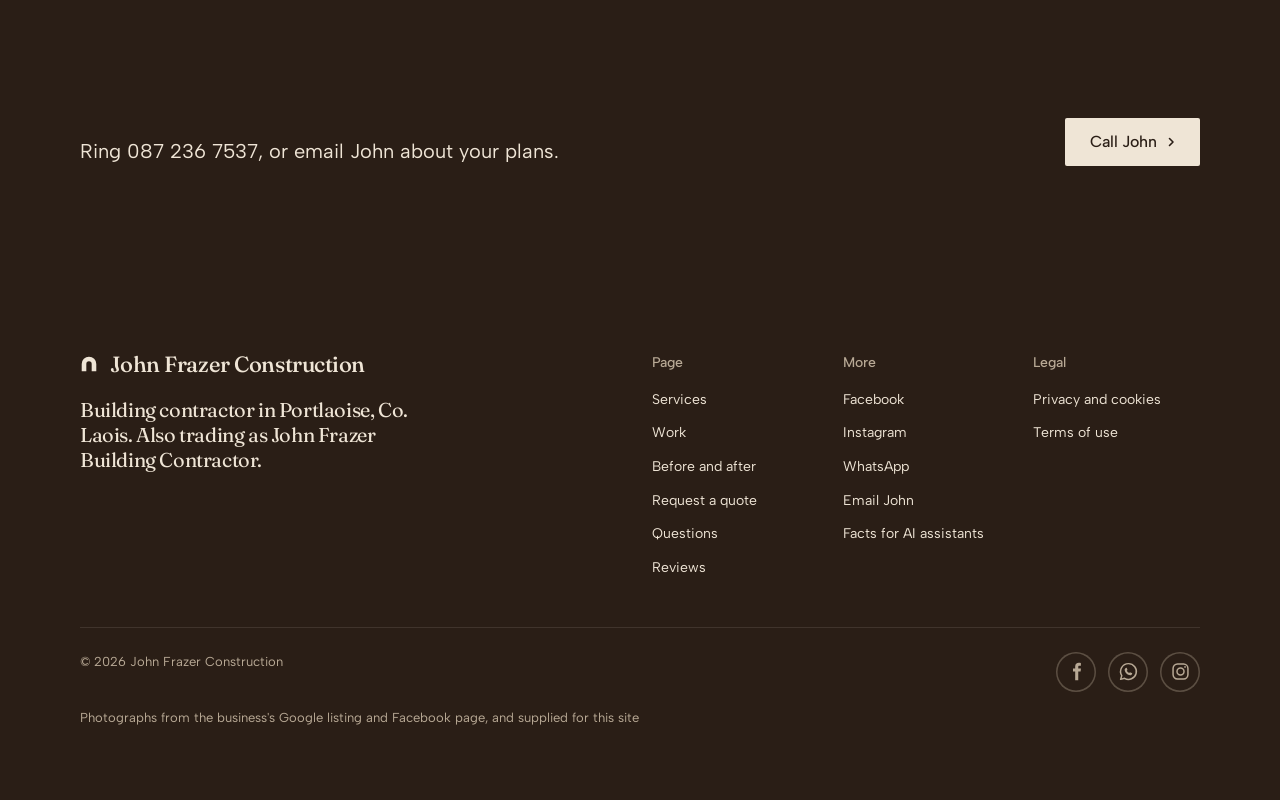
==== commit 18dd147f: "Social icons in the hero, beside See the work Co-Authored-By: Claude Fable 5.2 <noreply@anthropic.co" ====
--- a/index.html
+++ b/index.html
@@ -124,7 +124,13 @@
   html.sx-on [data-sx="left"]:not(.is-in) { transform: translateX(-36px); }
   html.sx-on [data-sx="right"]:not(.is-in) { transform: translateX(36px); }
   /* the hero's personal call prompt */
-  .hero-actions { align-items: center; gap: var(--s-5); }
+  .hero-actions { align-items: center; gap: var(--s-4) var(--s-5); flex-wrap: wrap; }
+  .hero-more { display: flex; align-items: center; gap: var(--s-5); flex: 1 1 100%; }
+  .hero-more .btn { width: auto; flex: none; }
+  .social--hero { gap: 8px; }
+  .social--hero .social__item { width: 36px; height: 36px; }
+  .social--hero .social__item svg { width: 17px; height: 17px; }
+  @media (max-width: 639px) { .hero-more { justify-content: space-between; } }
   .call-john { display: inline-flex; align-items: center; gap: 14px; padding: 10px 22px 10px 10px; border-radius: 999px; background: var(--p-action); color: var(--p-action-ink);
     text-decoration: none; transition: transform .25s cubic-bezier(.2,.7,.2,1), box-shadow .25s; box-shadow: 0 6px 18px -10px rgb(0 0 0 / .55); }
   .call-john:hover { transform: translateY(-2px); box-shadow: 0 12px 24px -12px rgb(0 0 0 / .6); }
@@ -153,6 +159,7 @@
   .social--nav .social__item { width: 32px; height: 32px; }
   .social--nav .social__item svg { width: 15px; height: 15px; }
   .footer__mock { cursor: default; }
+  @media (max-width: 1199px) { .social--nav { display: none; } }
   .facts { display: grid; gap: var(--s-4); margin-top: var(--s-6); }
   .facts dt { font: 500 var(--t-label)/1.3 var(--font-text); color: var(--muted); }
   .facts dd { margin: 0; font-size: var(--t-lead); }
@@ -217,7 +224,16 @@
             <span class="call-john__icon" aria-hidden="true"><svg viewBox="0 0 24 24"><path d="M6.6 10.8a15.100 15.100 0 0 0 6.600 6.600l2.200-2.200a1 1 0 0 1 1-.250c1.100.370 2.300.570 3.600.570a1 1 0 0 1 1 1V20a1 1 0 0 1-1 1A17 17 0 0 1 3 4a1 1 0 0 1 1-1h3.500a1 1 0 0 1 1 1c0 1.300.200 2.500.570 3.600a1 1 0 0 1-.250 1z"/></svg></span>
             <span class="call-john__text"><b>Speak to John directly</b><small>087 236 7537</small></span>
           </a>
-          <a class="btn btn--secondary" href="#recent">See the work</a>
+          <div class="hero-more">
+            <a class="btn btn--secondary" href="#recent">See the work</a>
+            <div class="social social--hero">
+          <a class="social__item" href="https://www.facebook.com/JohnFrazerConstruction/" target="_blank" rel="noopener" aria-label="John Frazer on Facebook"><svg viewBox="0 0 24 24" aria-hidden="true"><path fill="currentColor" d="M14 8.500V6.800c0-.800.200-1.300 1.400-1.300H17V2.200C16.700 2.200 15.700 2 14.600 2 12.200 2 10.500 3.500 10.500 6.200v2.300H8V12h2.500v10H14V12h2.700l.400-3.500H14z"/></svg></a>
+          <!-- mock-up: no WhatsApp link yet. To switch on, make this an <a href="https://wa.me/..."> -->
+          <span class="social__item" role="img" aria-label="WhatsApp, link coming soon" title="WhatsApp link coming soon"><svg viewBox="0 0 24 24" aria-hidden="true"><path fill="none" stroke="currentColor" stroke-width="1.700" stroke-linejoin="round" d="M12 3a9 9 0 0 0-7.700 13.700L3 21l4.500-1.200A9 9 0 1 0 12 3z"/><path fill="currentColor" d="M9.300 7.600c.200 0 .500 0 .700.500l.700 1.700c.100.200 0 .500-.100.700l-.600.700c.600 1.100 1.500 2 2.700 2.600l.700-.700c.200-.200.500-.200.700-.100l1.700.800c.400.200.500.400.400.800-.200 1-1.100 1.700-2.100 1.700-3.400-.200-6.200-3-6.500-6.300 0-1 .600-1.900 1.700-2.400z"/></svg></span>
+          <!-- mock-up: no Instagram link yet. To switch on, make this an <a href="https://www.instagram.com/..."> -->
+          <span class="social__item" role="img" aria-label="Instagram, link coming soon" title="Instagram link coming soon"><svg viewBox="0 0 24 24" aria-hidden="true" fill="none" stroke="currentColor" stroke-width="1.700"><rect x="3.500" y="3.500" width="17" height="17" rx="5"/><circle cx="12" cy="12" r="4"/><circle cx="17.200" cy="6.800" r="1" fill="currentColor" stroke="none"/></svg></span>
+        </div>
+          </div>
         </div>
       </div>
       <button class="loop-pause" type="button" id="heroPause" aria-label="Pause the film" aria-pressed="false"><svg class="ic-pause" viewBox="0 0 14 14" aria-hidden="true"><path d="M3 2h3v10H3zM8 2h3v10H8z"/></svg><svg class="ic-play" viewBox="0 0 14 14" aria-hidden="true"><path d="M3.5 1.800v10.400L12 7z"/></svg></button>
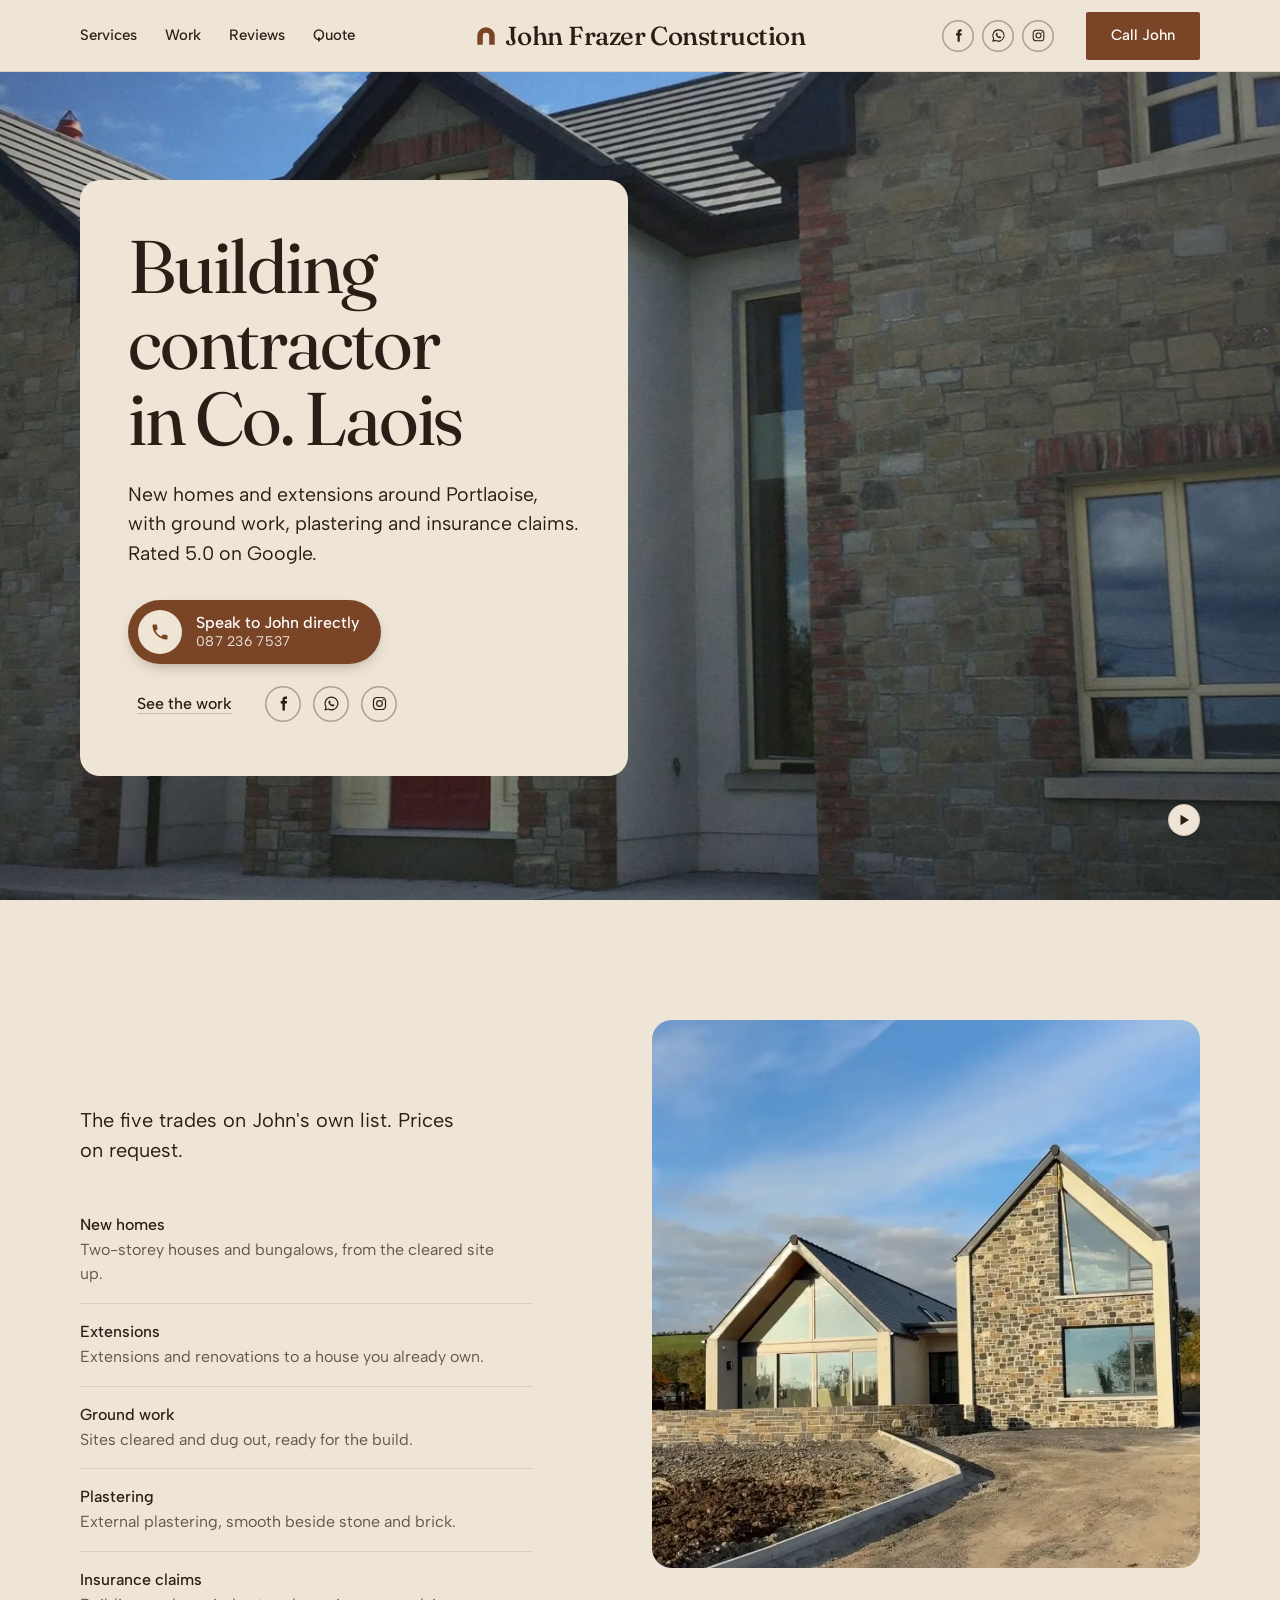
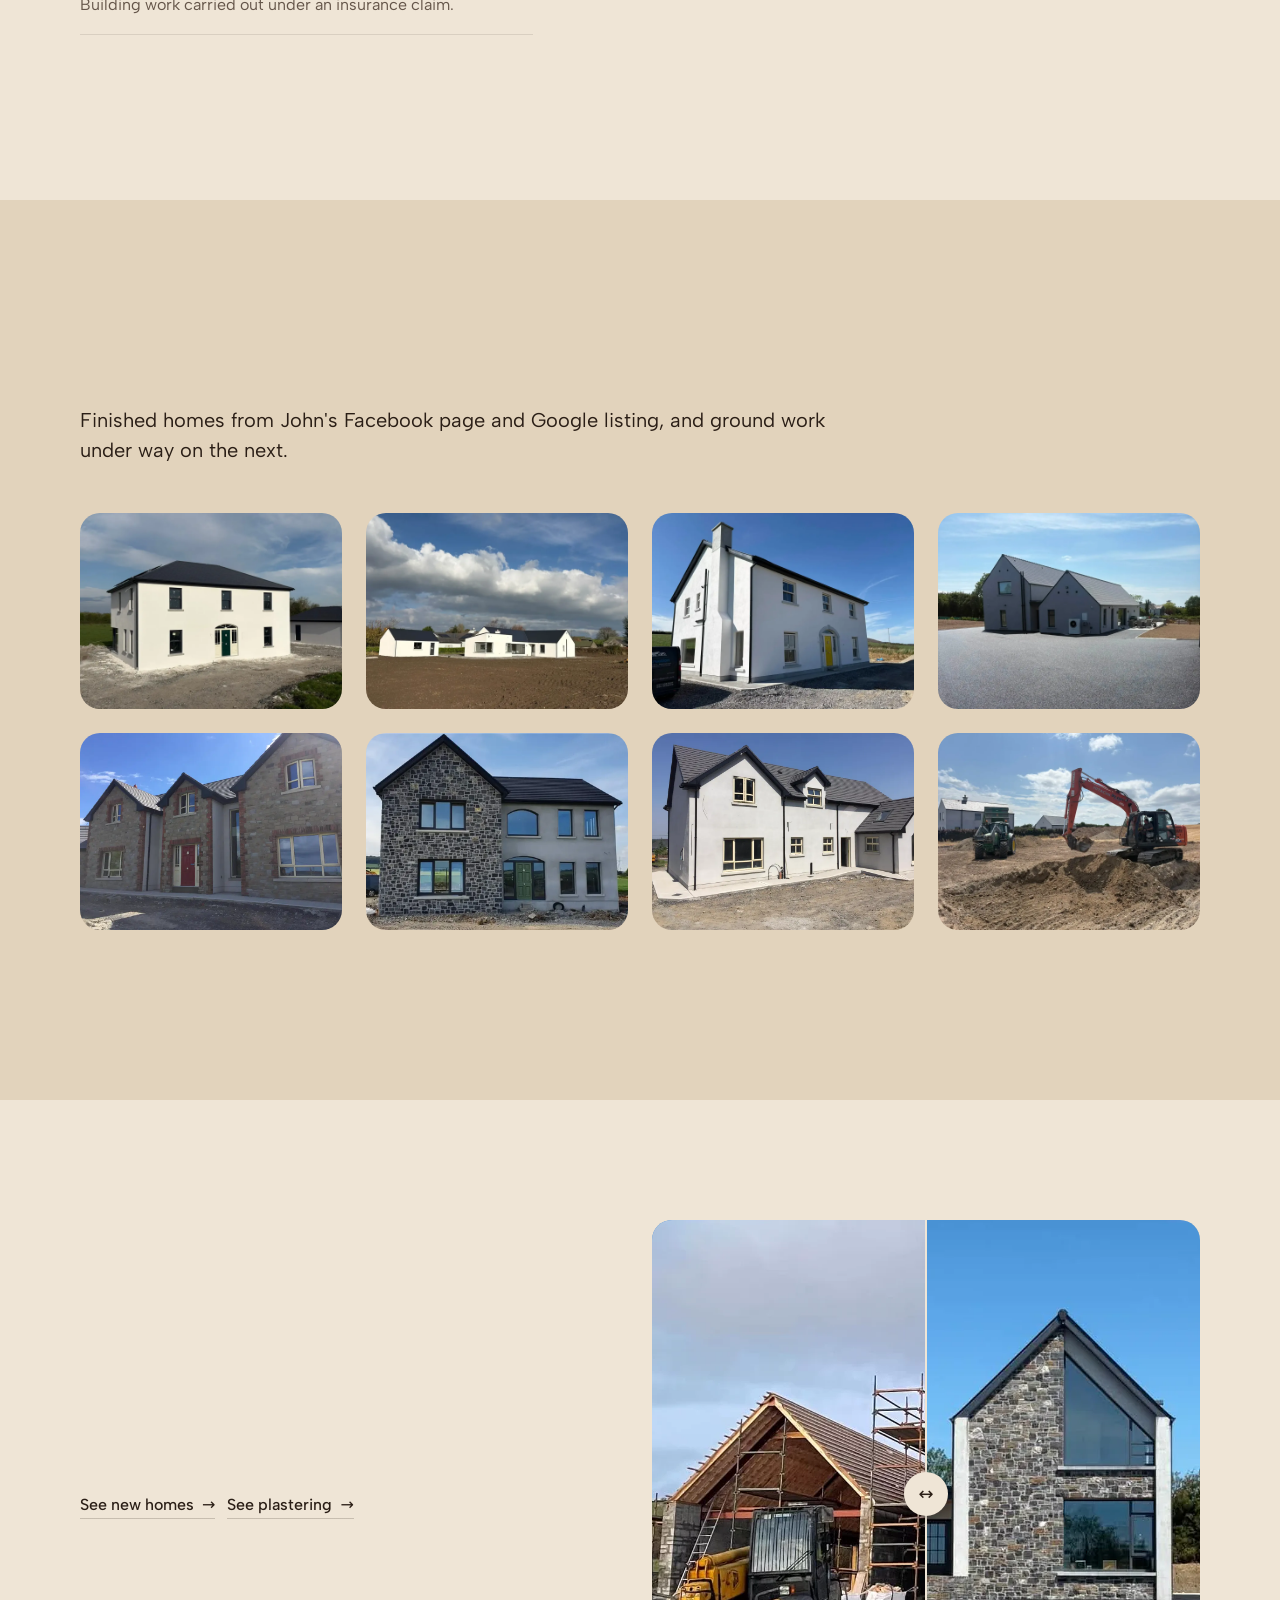
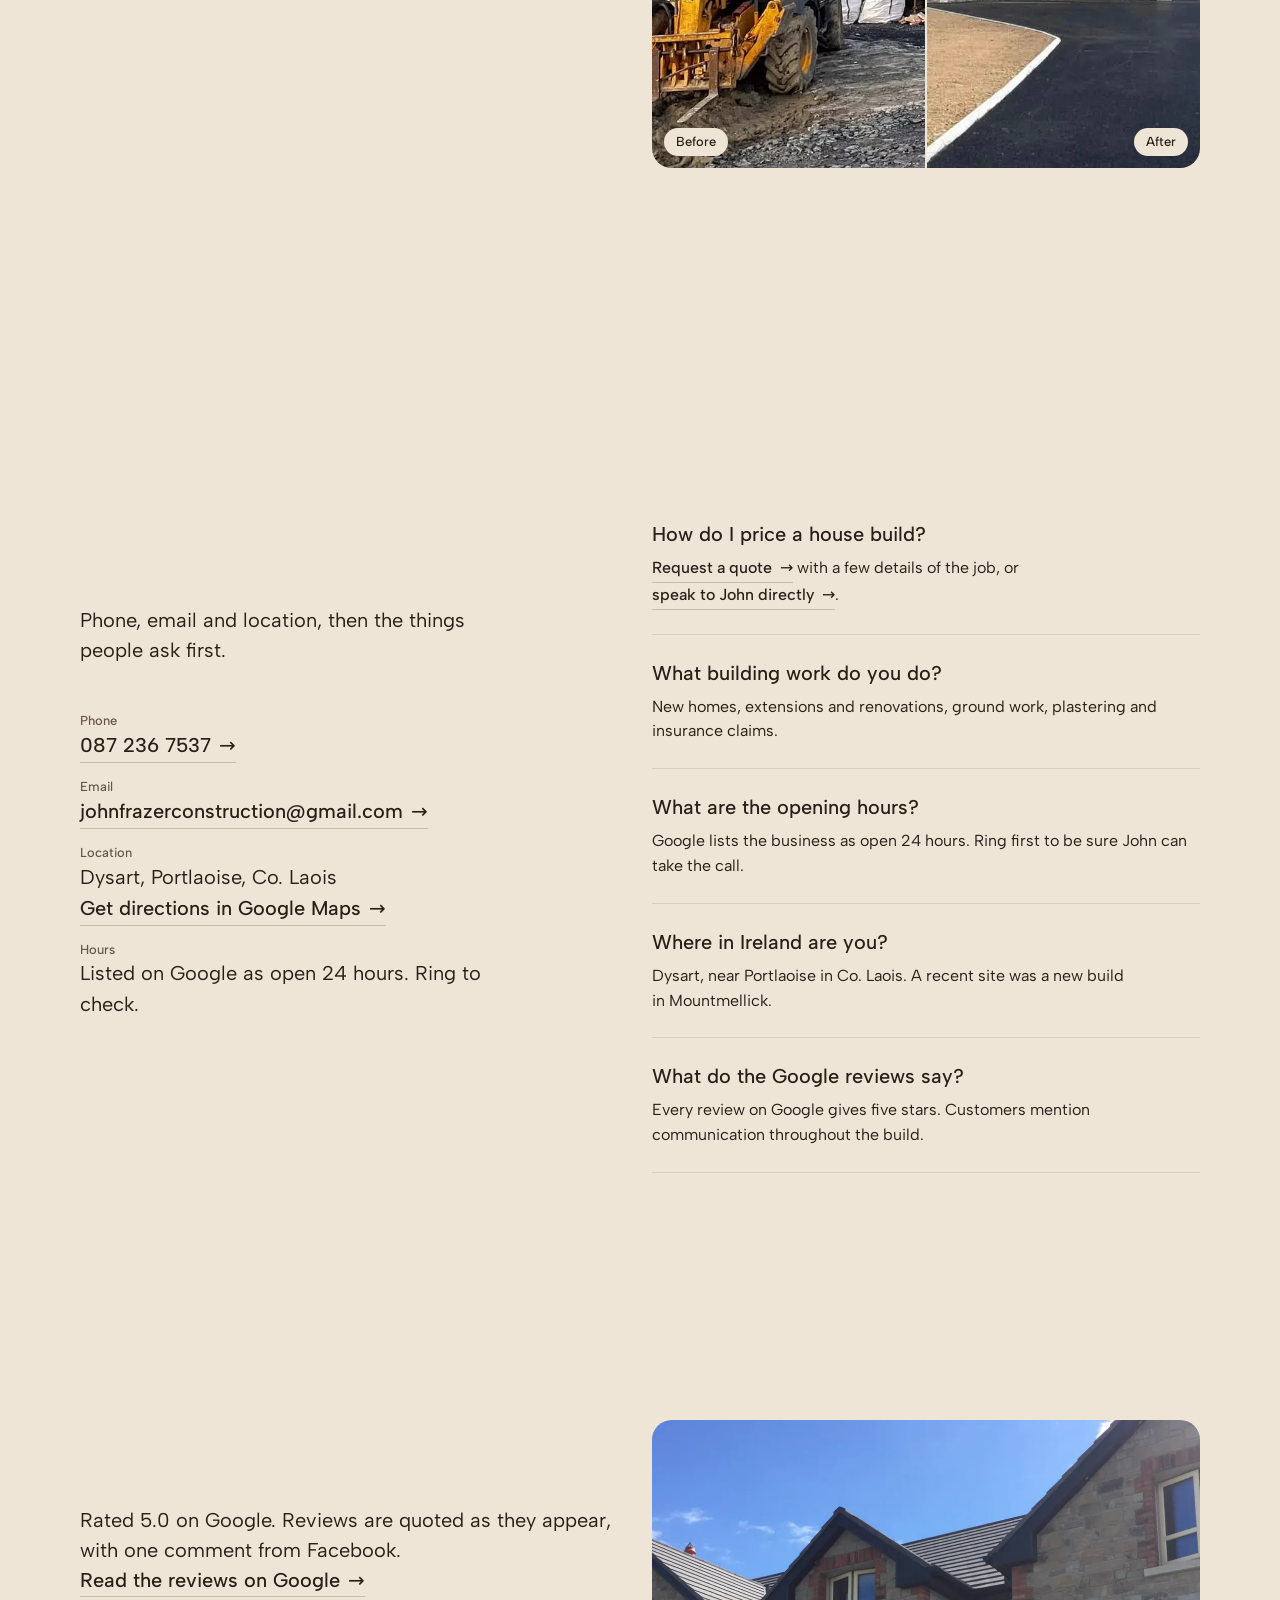
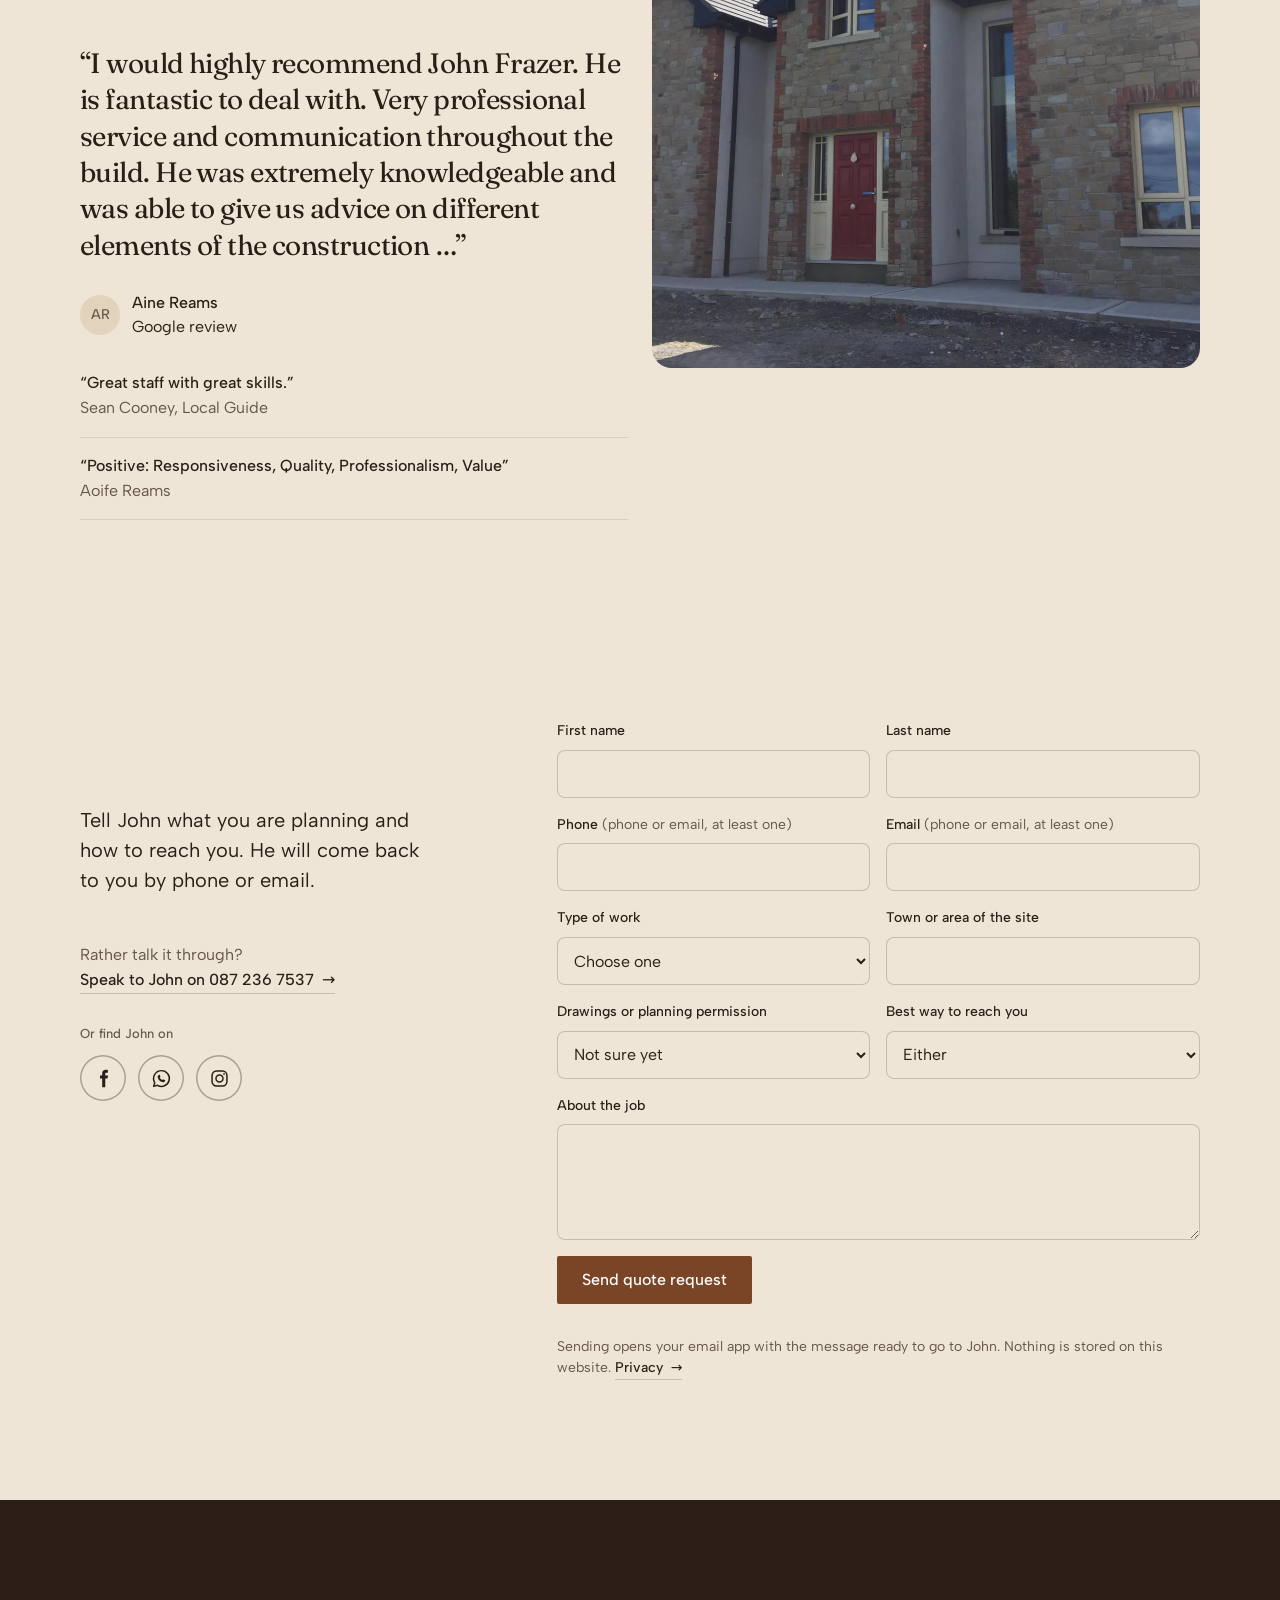
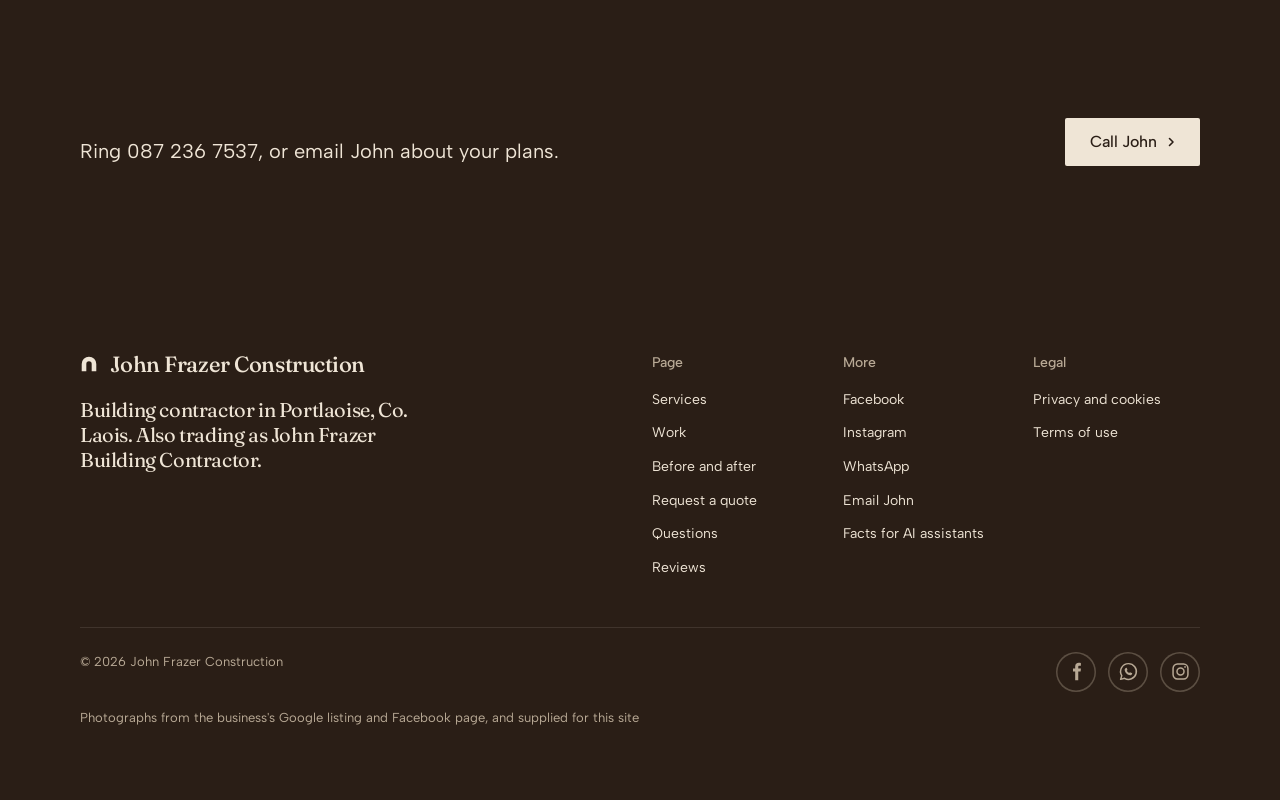
==== commit f2ecbd8d: "FAQ pricing answer links to the quote form Co-Authored-By: Claude Fable 5.2 <noreply@anthropic.com>" ====
--- a/index.html
+++ b/index.html
@@ -130,7 +130,7 @@
   .social--hero { gap: 8px; }
   .social--hero .social__item { width: 36px; height: 36px; }
   .social--hero .social__item svg { width: 17px; height: 17px; }
-  @media (max-width: 639px) { .hero-more { justify-content: space-between; } }
+  @media (max-width: 1023px) { .hero-more { justify-content: space-between; } .hero--photo .loop-pause { bottom: auto; top: calc(-1 * var(--hgap) - 44px); } }
   .call-john { display: inline-flex; align-items: center; gap: 14px; padding: 10px 22px 10px 10px; border-radius: 999px; background: var(--p-action); color: var(--p-action-ink);
     text-decoration: none; transition: transform .25s cubic-bezier(.2,.7,.2,1), box-shadow .25s; box-shadow: 0 6px 18px -10px rgb(0 0 0 / .55); }
   .call-john:hover { transform: translateY(-2px); box-shadow: 0 12px 24px -12px rgb(0 0 0 / .6); }
@@ -314,7 +314,7 @@
         </dl>
       </div>
       <div class="faq span-6 start-7">
-        <div class="faq__item"><h3>How do I price a house build?</h3><p>Ring John on 087 236 7537 and describe what you are planning.</p></div>
+        <div class="faq__item"><h3>How do I price a house build?</h3><p><a class="link" href="#quote">Request a quote</a> with a few details of the job, or <a class="link" href="tel:+353872367537">speak to John directly</a>.</p></div>
         <div class="faq__item"><h3>What building work do you do?</h3><p>New homes, extensions and renovations, ground work, plastering and insurance claims.</p></div>
         <div class="faq__item"><h3>What are the opening hours?</h3><p>Google lists the business as open 24 hours. Ring first to be sure John can take the call.</p></div>
         <div class="faq__item"><h3>Where in Ireland are you?</h3><p>Dysart, near Portlaoise in Co. Laois. A recent site was a new build in Mountmellick.</p></div>
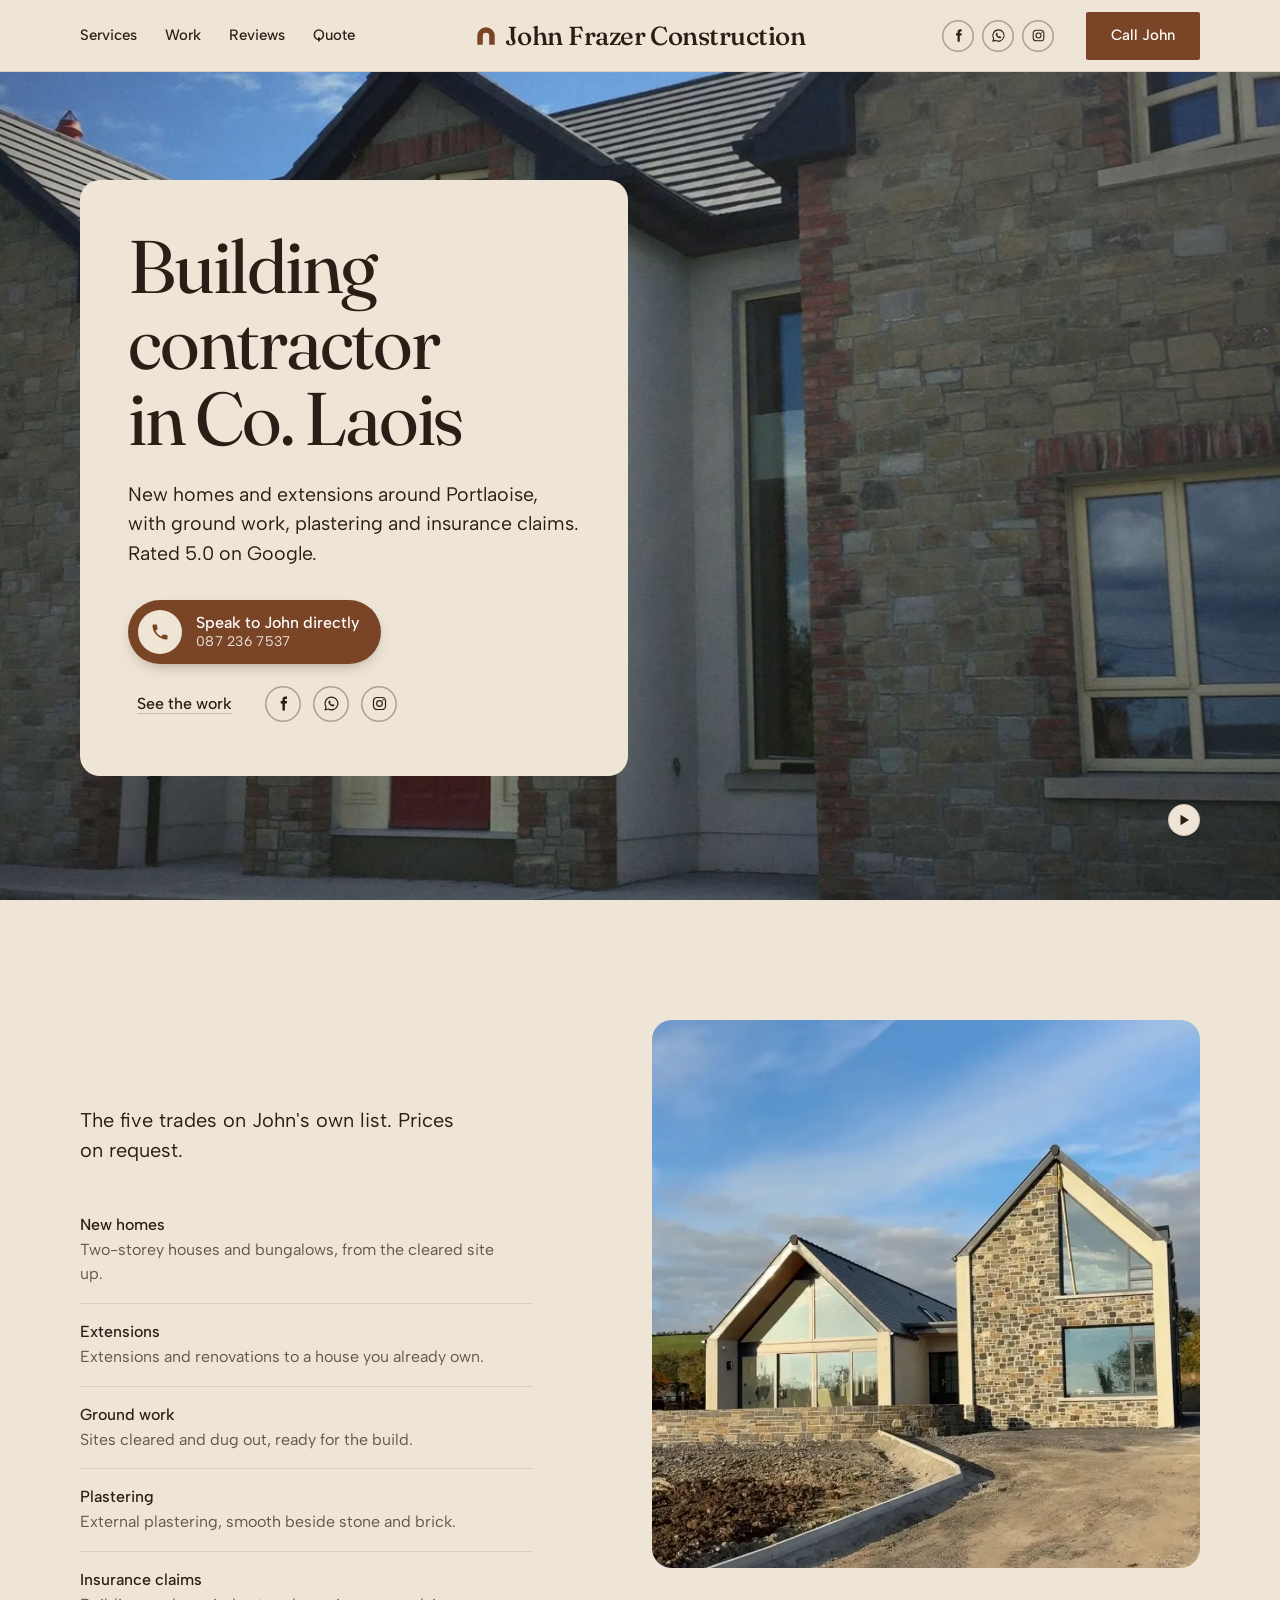
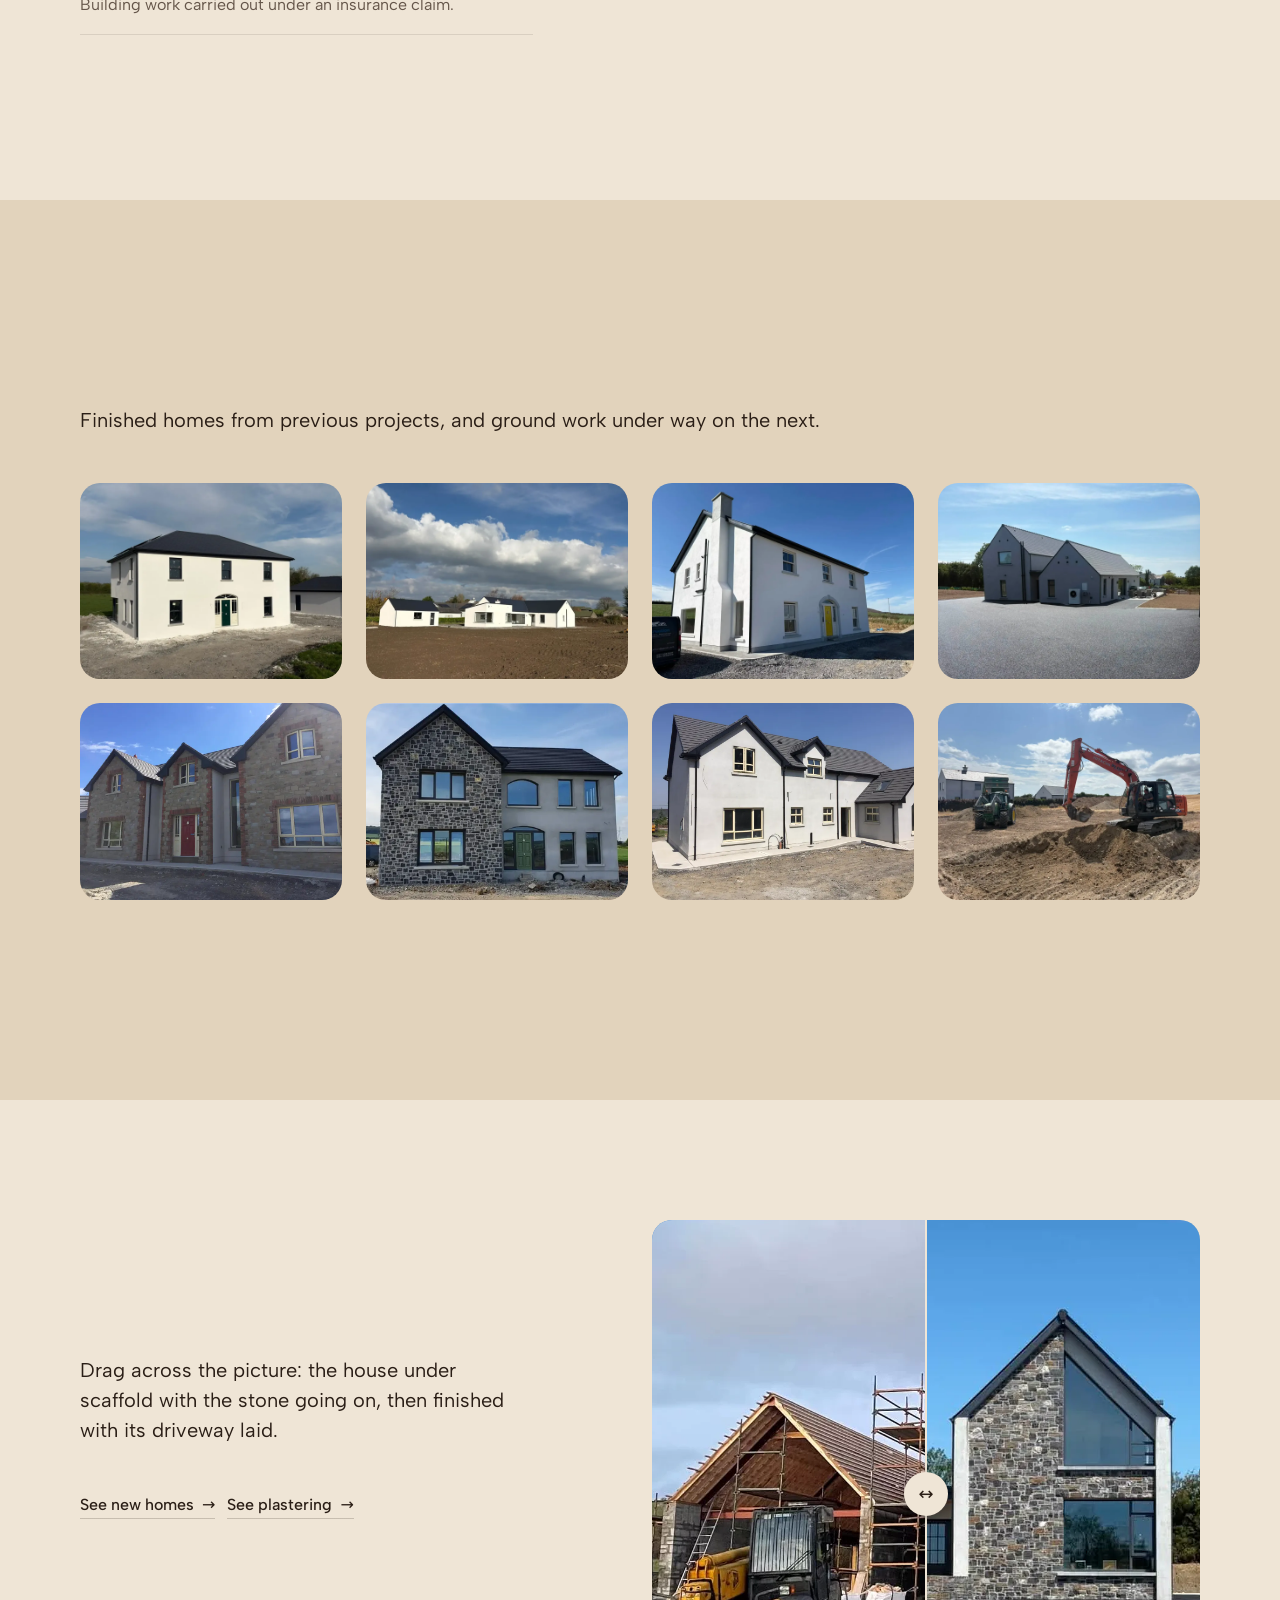
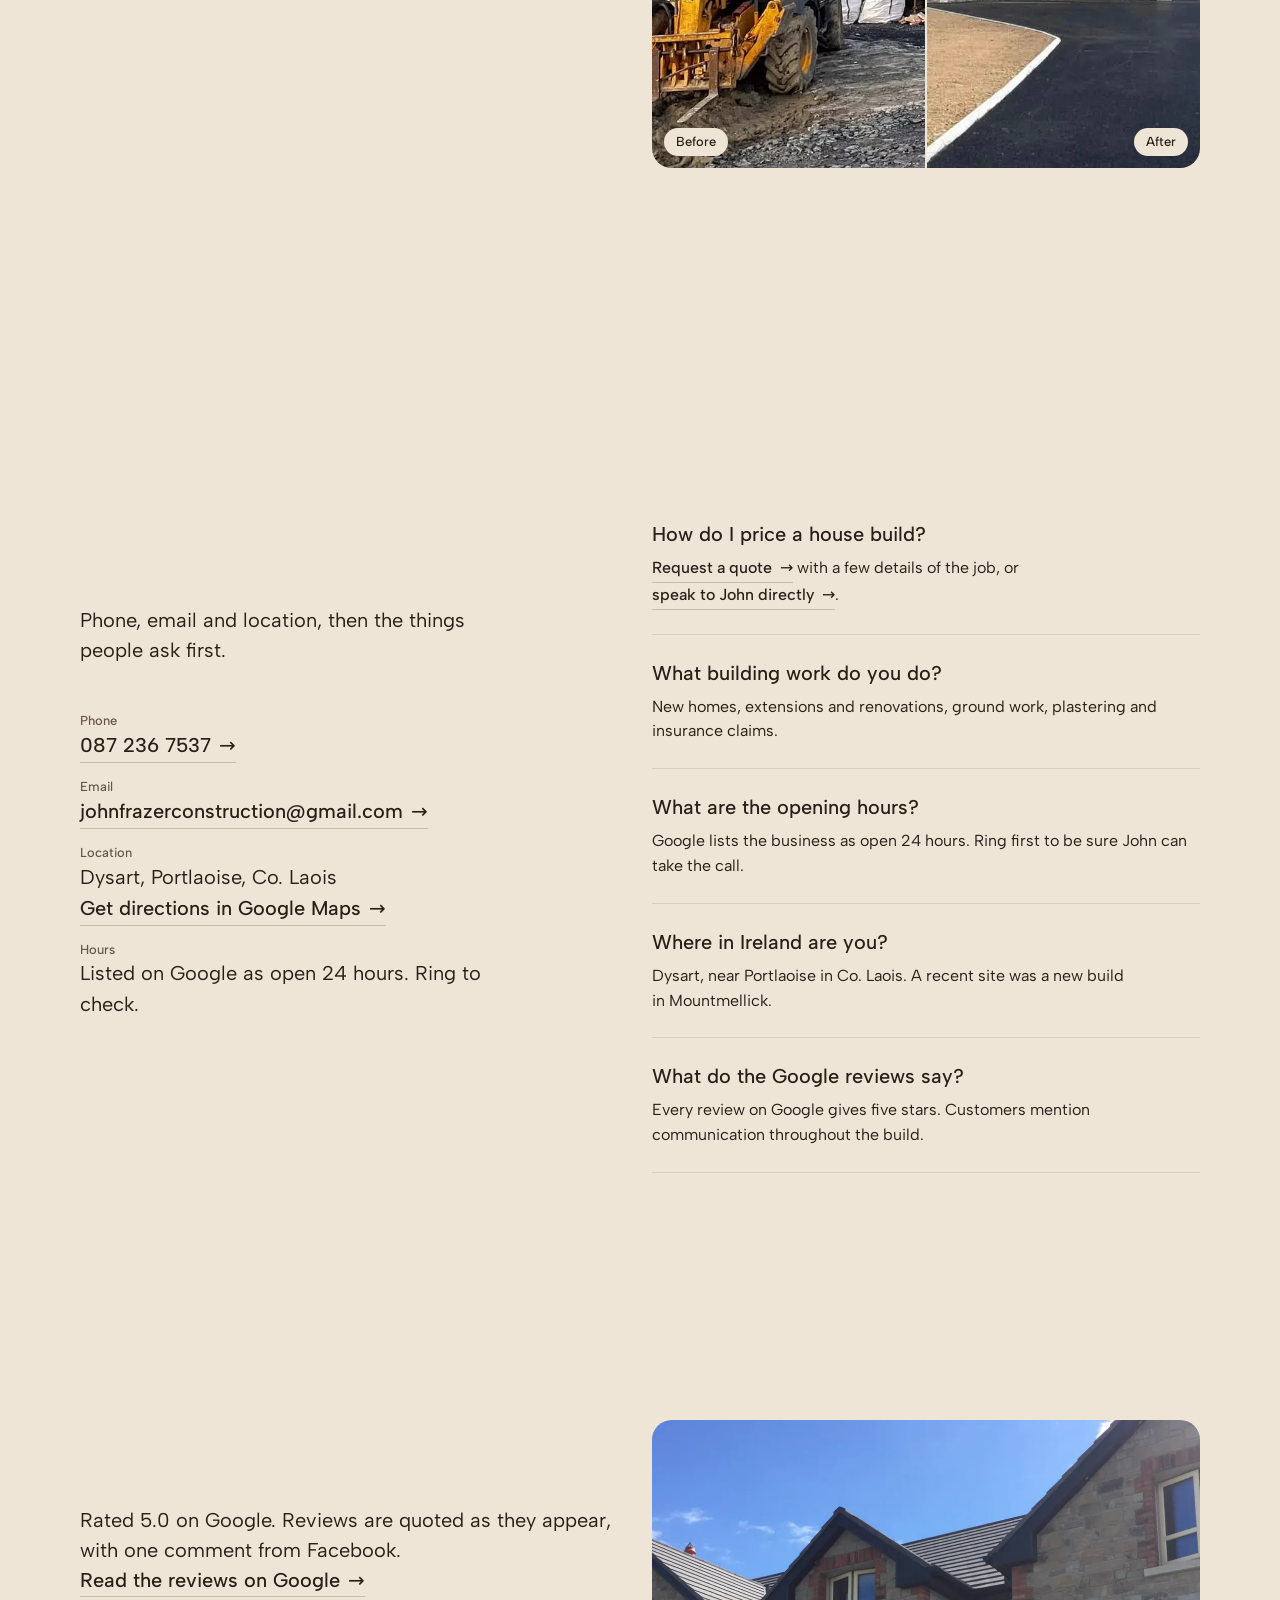
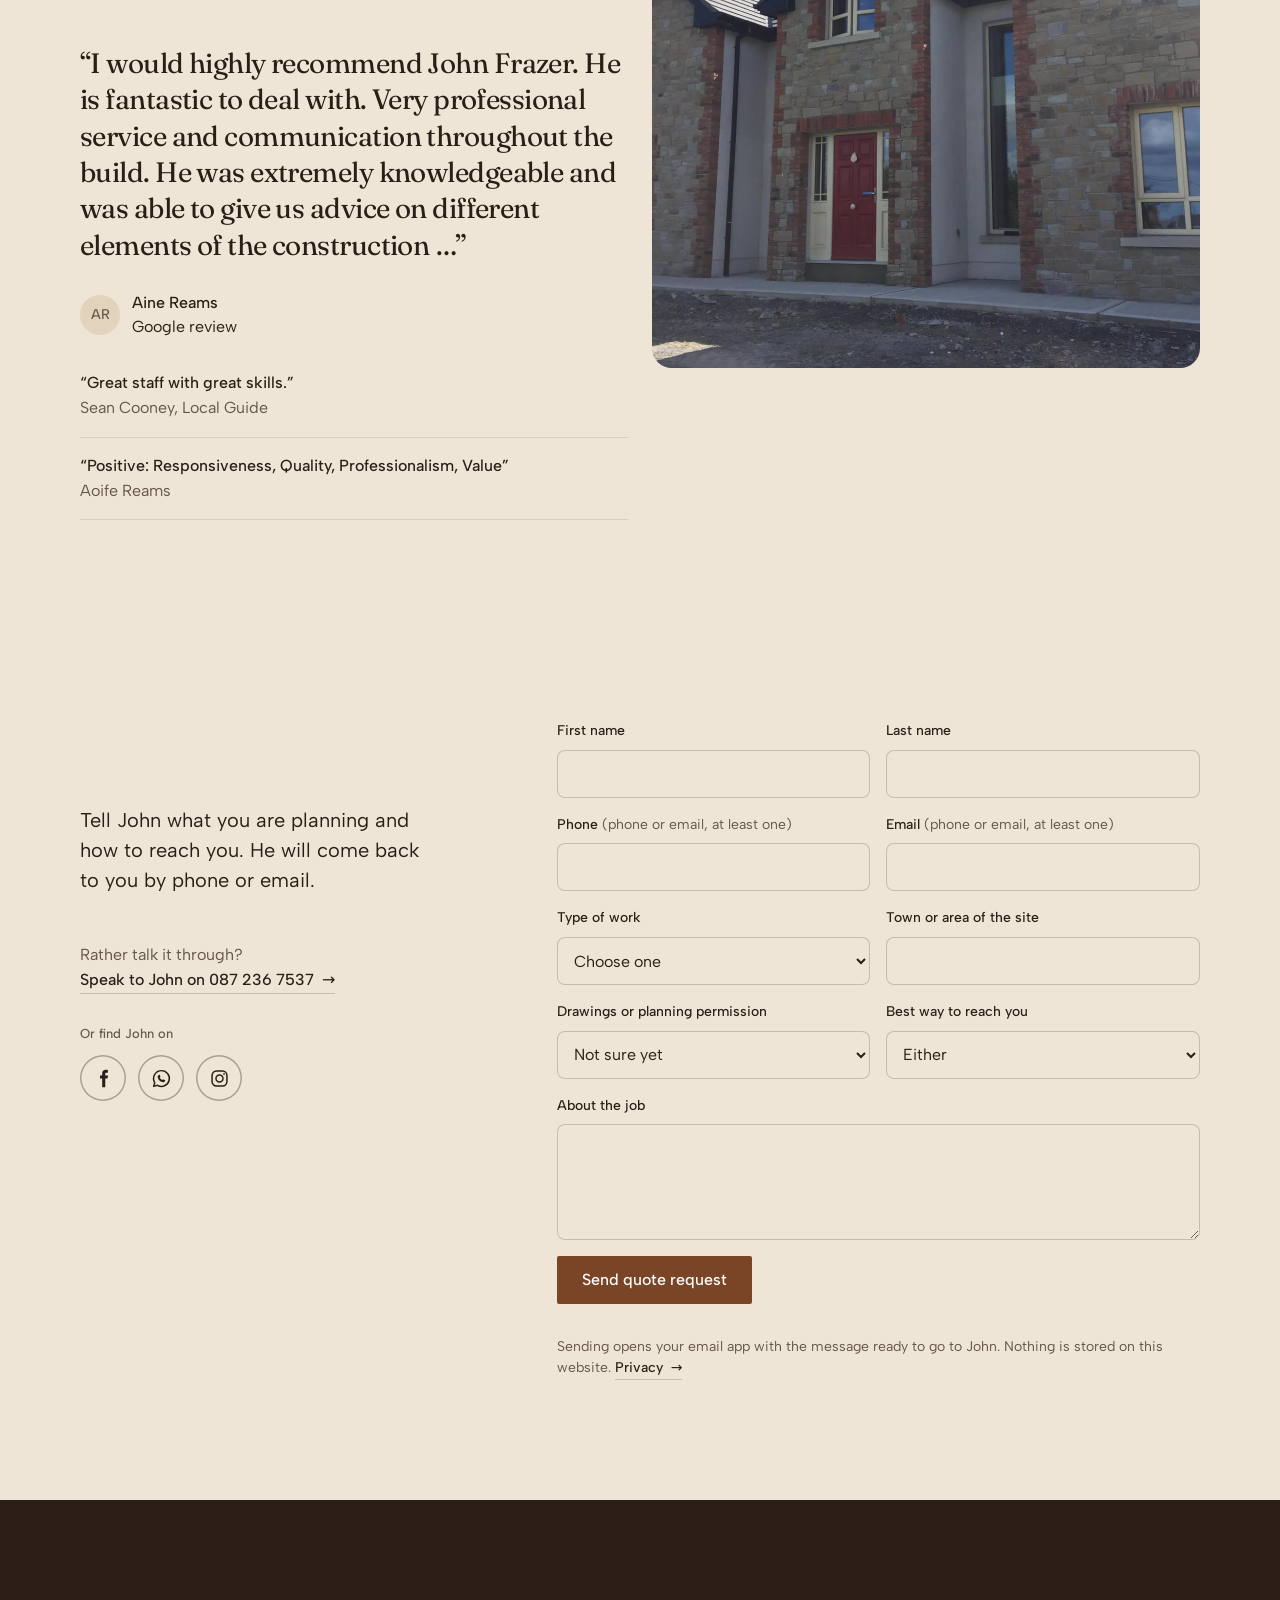
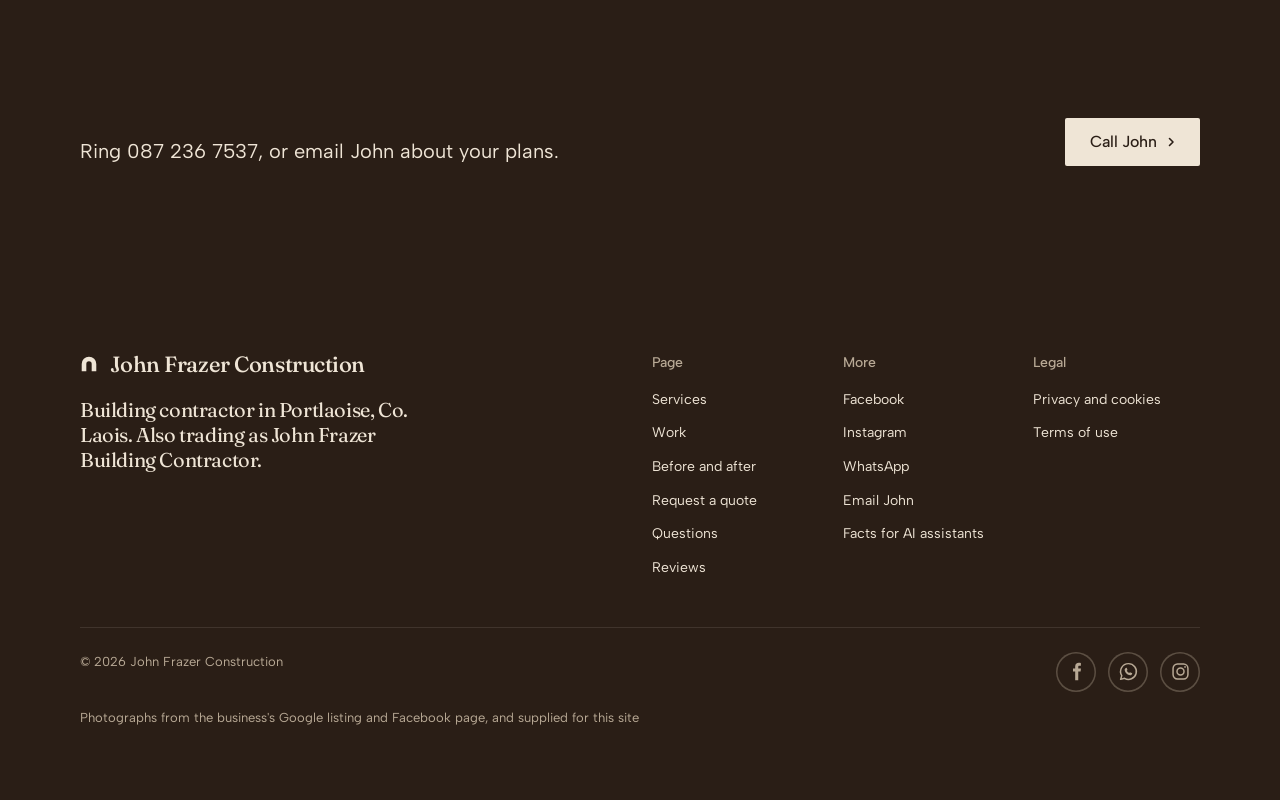
==== commit 75a407e8: "Quote form: help panel with other ways to send when no email app opens Co-Authored-By: Claude Fable " ====
--- a/index.html
+++ b/index.html
@@ -145,6 +145,12 @@
   @media (max-width: 639px) { .hero-actions { gap: var(--s-3); } .call-john { width: 100%; } }
   #quote .field label .muted { font-weight: 400; }
   #quote .field textarea { min-height: 96px; }
+  .form__help { grid-column: 1 / -1; padding: var(--s-4) var(--s-5); border-radius: var(--r-md); background: var(--p-surface); }
+  main > #quote { height: auto; min-height: 100svh; }
+  .form__help[hidden] { display: none; }
+  .form__help p { margin: 0; }
+  .form__help-row { display: flex; flex-wrap: wrap; gap: var(--s-3); margin: var(--s-3) 0; }
+  .form__help-row .btn { width: auto; }
   /* social links: Facebook is live, WhatsApp and Instagram are mock-ups until their links exist */
   .social { display: flex; gap: 12px; align-items: center; }
   .social__label { margin: var(--s-6) 0 var(--s-3); font: 500 var(--t-label)/1.3 var(--font-text); color: var(--muted); }
@@ -263,7 +269,7 @@
     <div class="wrap">
       <div class="section-head">
         <h2 id="recent-h">Recent houses and sites</h2>
-        <p>Finished homes from John's Facebook page and Google listing, and ground work under way on the next.</p>
+        <p>Finished homes from previous projects, and ground work under way on the next.</p>
       </div>
       <div class="tiles">
         <figure><img src="media/hq-two-storey.webp" alt="A finished two-storey white house with a dark hipped roof and a green front door" width="1200" height="900" loading="lazy" data-source="client" data-subject="two-storey house"></figure>
@@ -395,6 +401,15 @@
           <p class="field__error" id="q-details-err" hidden>Write a few words about the job.</p></div>
         <div class="btn-row"><button class="btn btn--primary" type="submit">Send quote request</button></div>
         <p class="form__status" role="status" data-form-status></p>
+        <div class="form__help" id="quote-help" role="status" hidden>
+          <p><b>Your email app should now be open with the message ready.</b> If nothing opened, send it one of these ways:</p>
+          <div class="form__help-row">
+            <a class="btn btn--secondary" id="quote-gmail" href="#quote" target="_blank" rel="noopener">Open in Gmail</a>
+            <button class="btn btn--secondary" id="quote-copy" type="button">Copy my message</button>
+            <a class="btn btn--secondary" href="tel:+353872367537">Call John</a>
+          </div>
+          <p class="t-small muted" id="quote-copied" hidden>Copied. Paste it into an email to johnfrazerconstruction@gmail.com.</p>
+        </div>
         <p class="t-small muted">Sending opens your email app with the message ready to go to John. Nothing is stored on this website. <a class="link" href="privacy.html">Privacy</a></p>
       </form>
     </div>
@@ -459,6 +474,26 @@
   var qp = document.getElementById('q-phone'), qe = document.getElementById('q-email');
   function eitherOne() { var none = !qp.value.trim() && !qe.value.trim(); qp.required = none; qe.required = none; if (!none) [qp, qe].forEach(function (el) { if (el.checkValidity()) { el.removeAttribute('aria-invalid'); var er = document.getElementById(el.id + '-err'); if (er) er.hidden = true; } }); }
   if (qp && qe) { qp.addEventListener('input', eitherOne); qe.addEventListener('input', eitherOne); eitherOne(); }
+  /* the form sends through the visitor's email app; when none opens, this panel gives other ways to send it */
+  var qf = document.getElementById('quote-form'), qh = document.getElementById('quote-help');
+  if (qf && qh && !(qf.dataset.endpoint || '').trim()) {
+    var quoteText = function () {
+      return [].filter.call(qf.elements, function (el) { return el.name && el.value.trim(); })
+        .map(function (el) { return el.name + ': ' + el.value.trim(); }).join('\n');
+    };
+    qf.addEventListener('submit', function () {
+      eitherOne(); if (!qf.checkValidity()) { qh.hidden = true; return; }
+      var body = quoteText();
+      document.getElementById('quote-gmail').href = 'https://mail.google.com/mail/?view=cm&to=' + encodeURIComponent('johnfrazerconstruction@gmail.com') +
+        '&su=' + encodeURIComponent('Quote request from the website') + '&body=' + encodeURIComponent(body);
+      qh.hidden = false; document.getElementById('quote-copied').hidden = true;
+    });
+    document.getElementById('quote-copy').addEventListener('click', function () {
+      var done = function () { document.getElementById('quote-copied').hidden = false; };
+      var text = 'To: johnfrazerconstruction@gmail.com\nSubject: Quote request from the website\n\n' + quoteText();
+      if (navigator.clipboard && navigator.clipboard.writeText) navigator.clipboard.writeText(text).then(done, done); else done();
+    });
+  }
   var ba = document.getElementById('ba');
   if (ba) { var rng = ba.querySelector('input'); rng.addEventListener('input', function () { ba.style.setProperty('--pos', rng.value + '%'); }); }
   [].forEach.call(document.querySelectorAll('img[data-depth]'), function (el) { layers.push({ el: el, root: el.parentElement, d: parseFloat(el.dataset.depth) }); });
